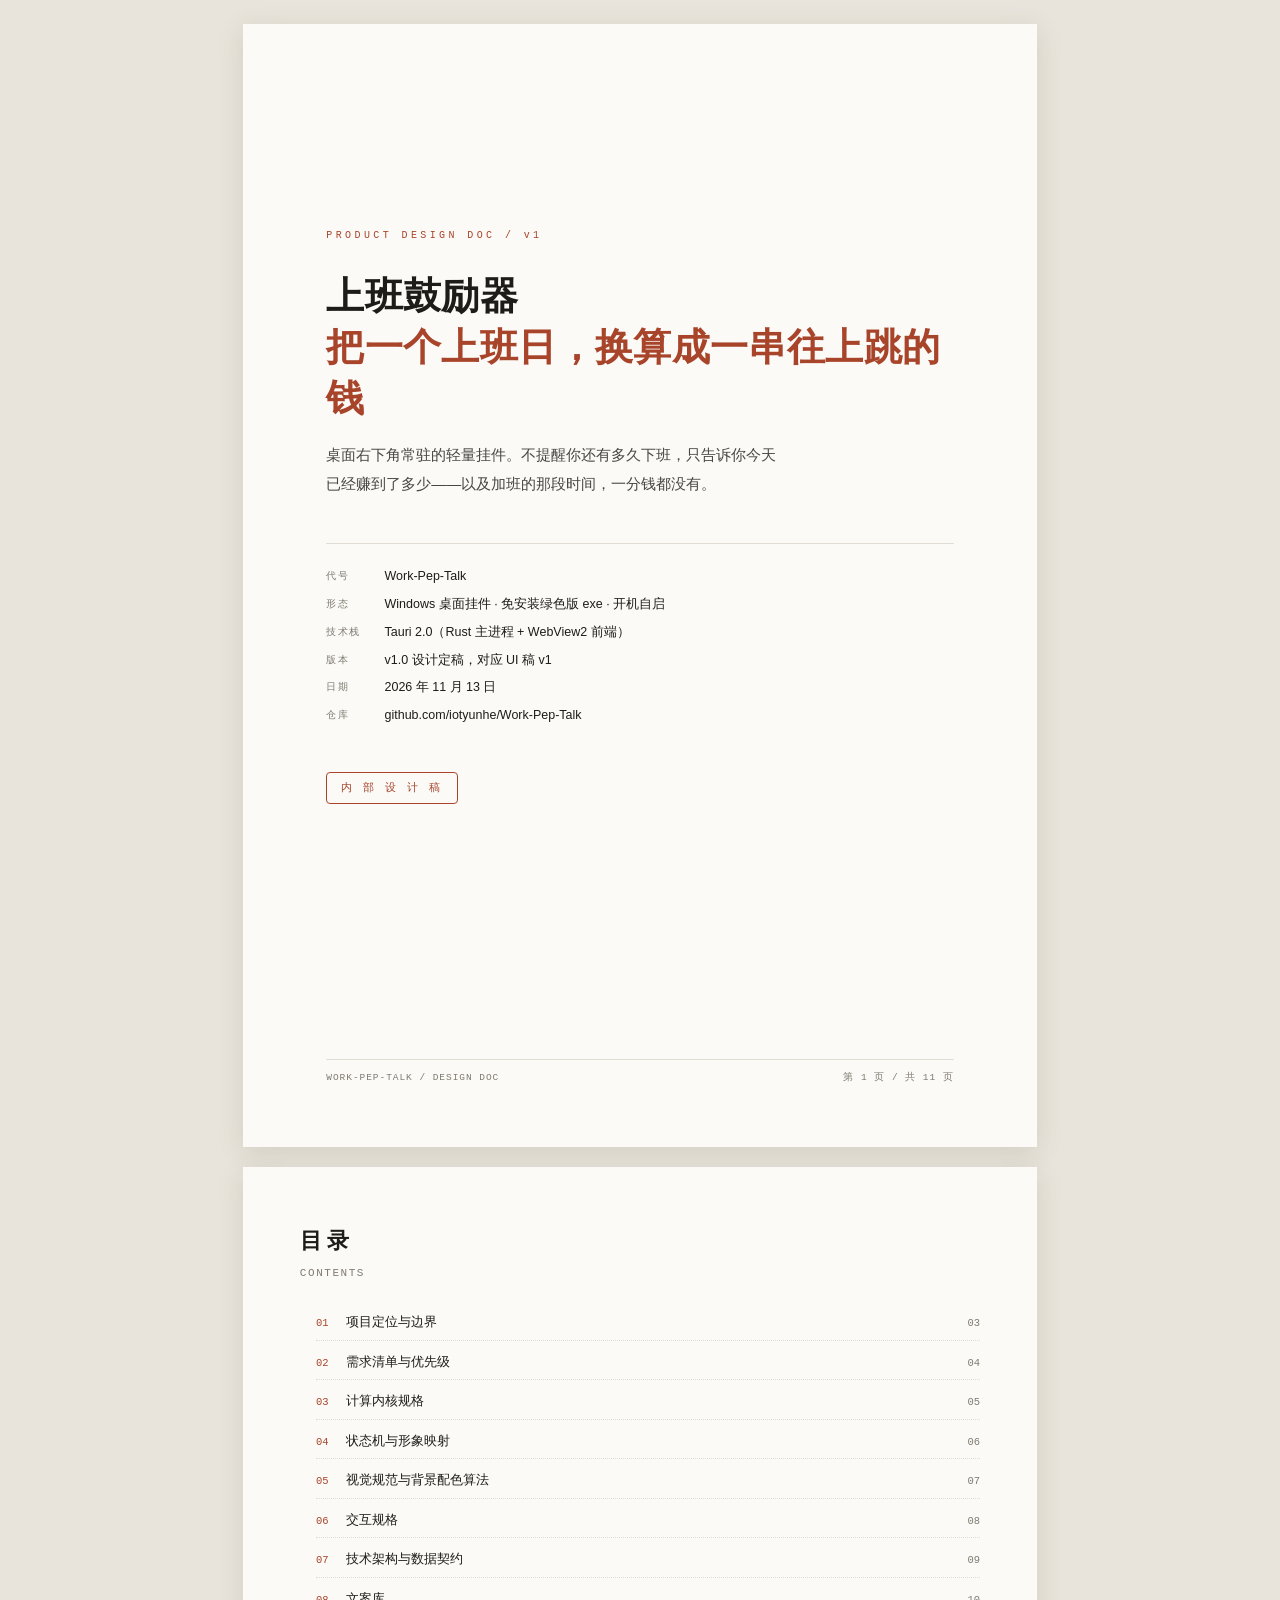
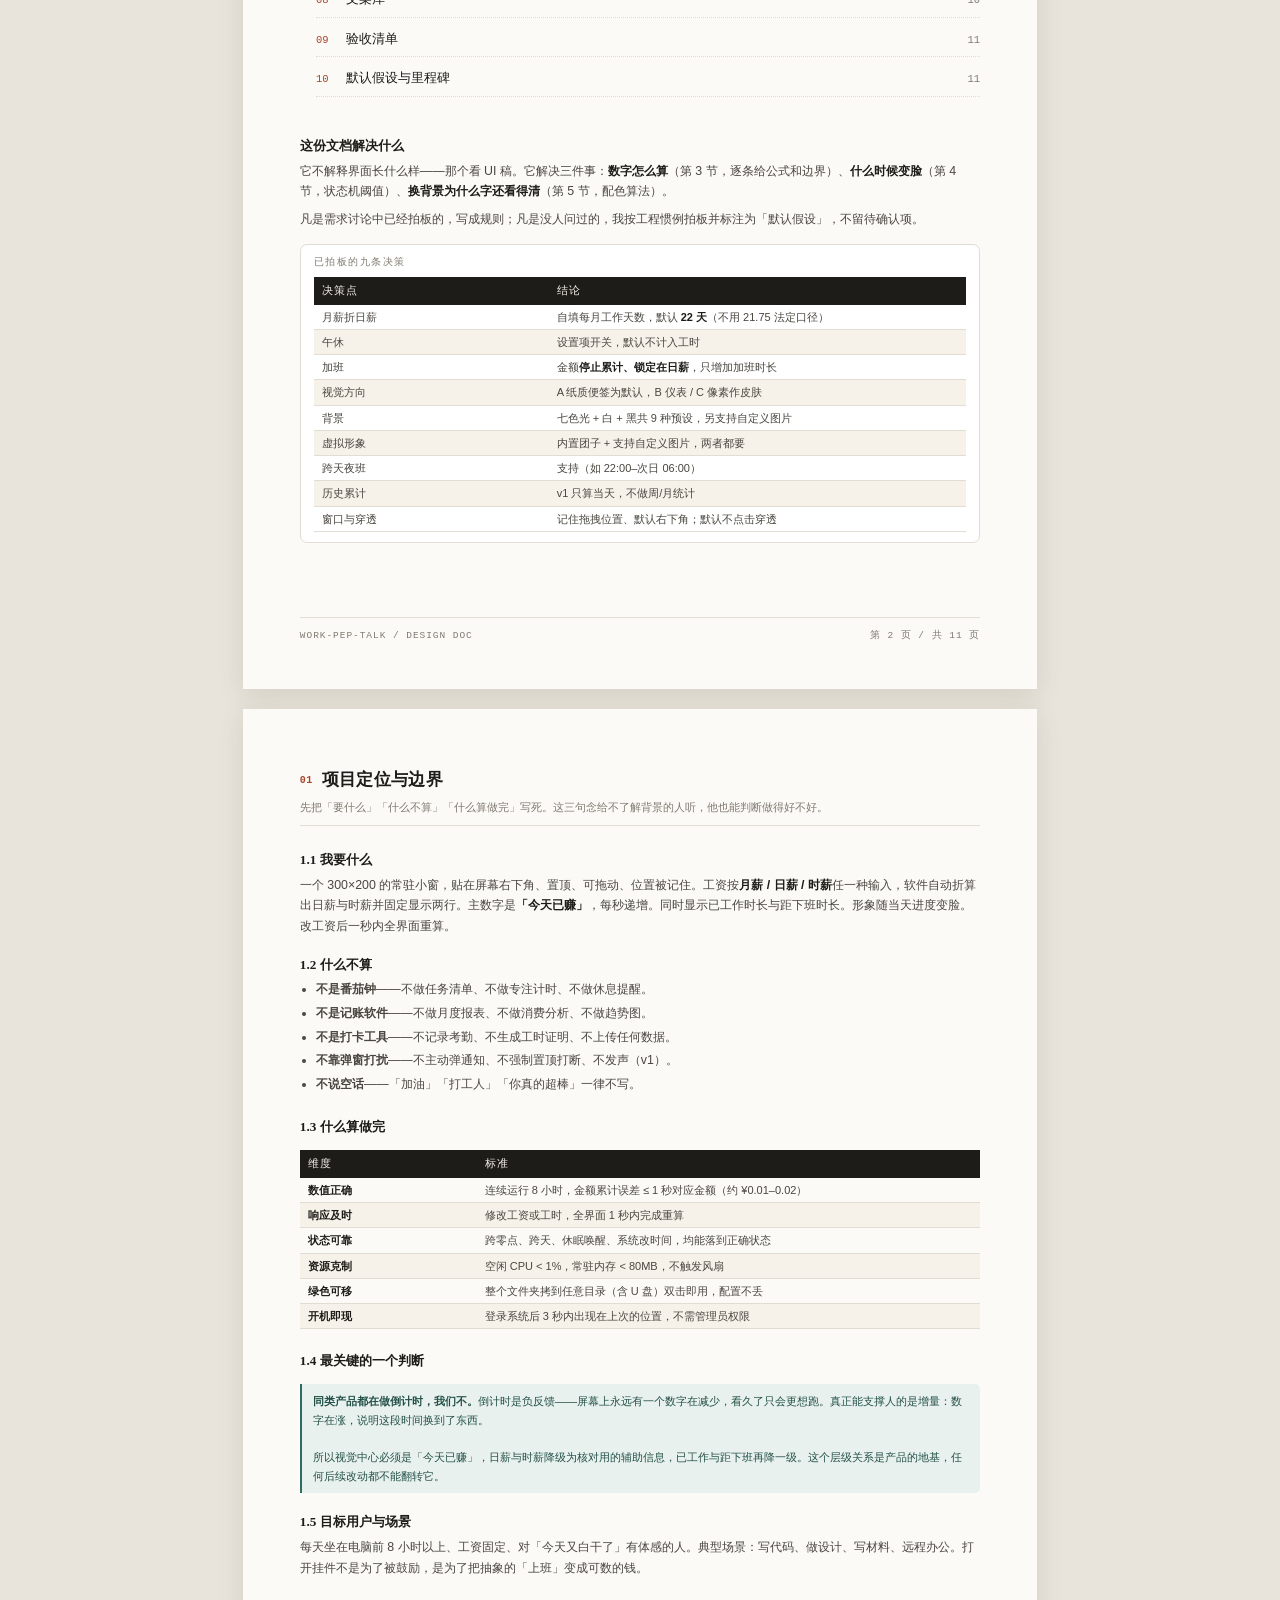
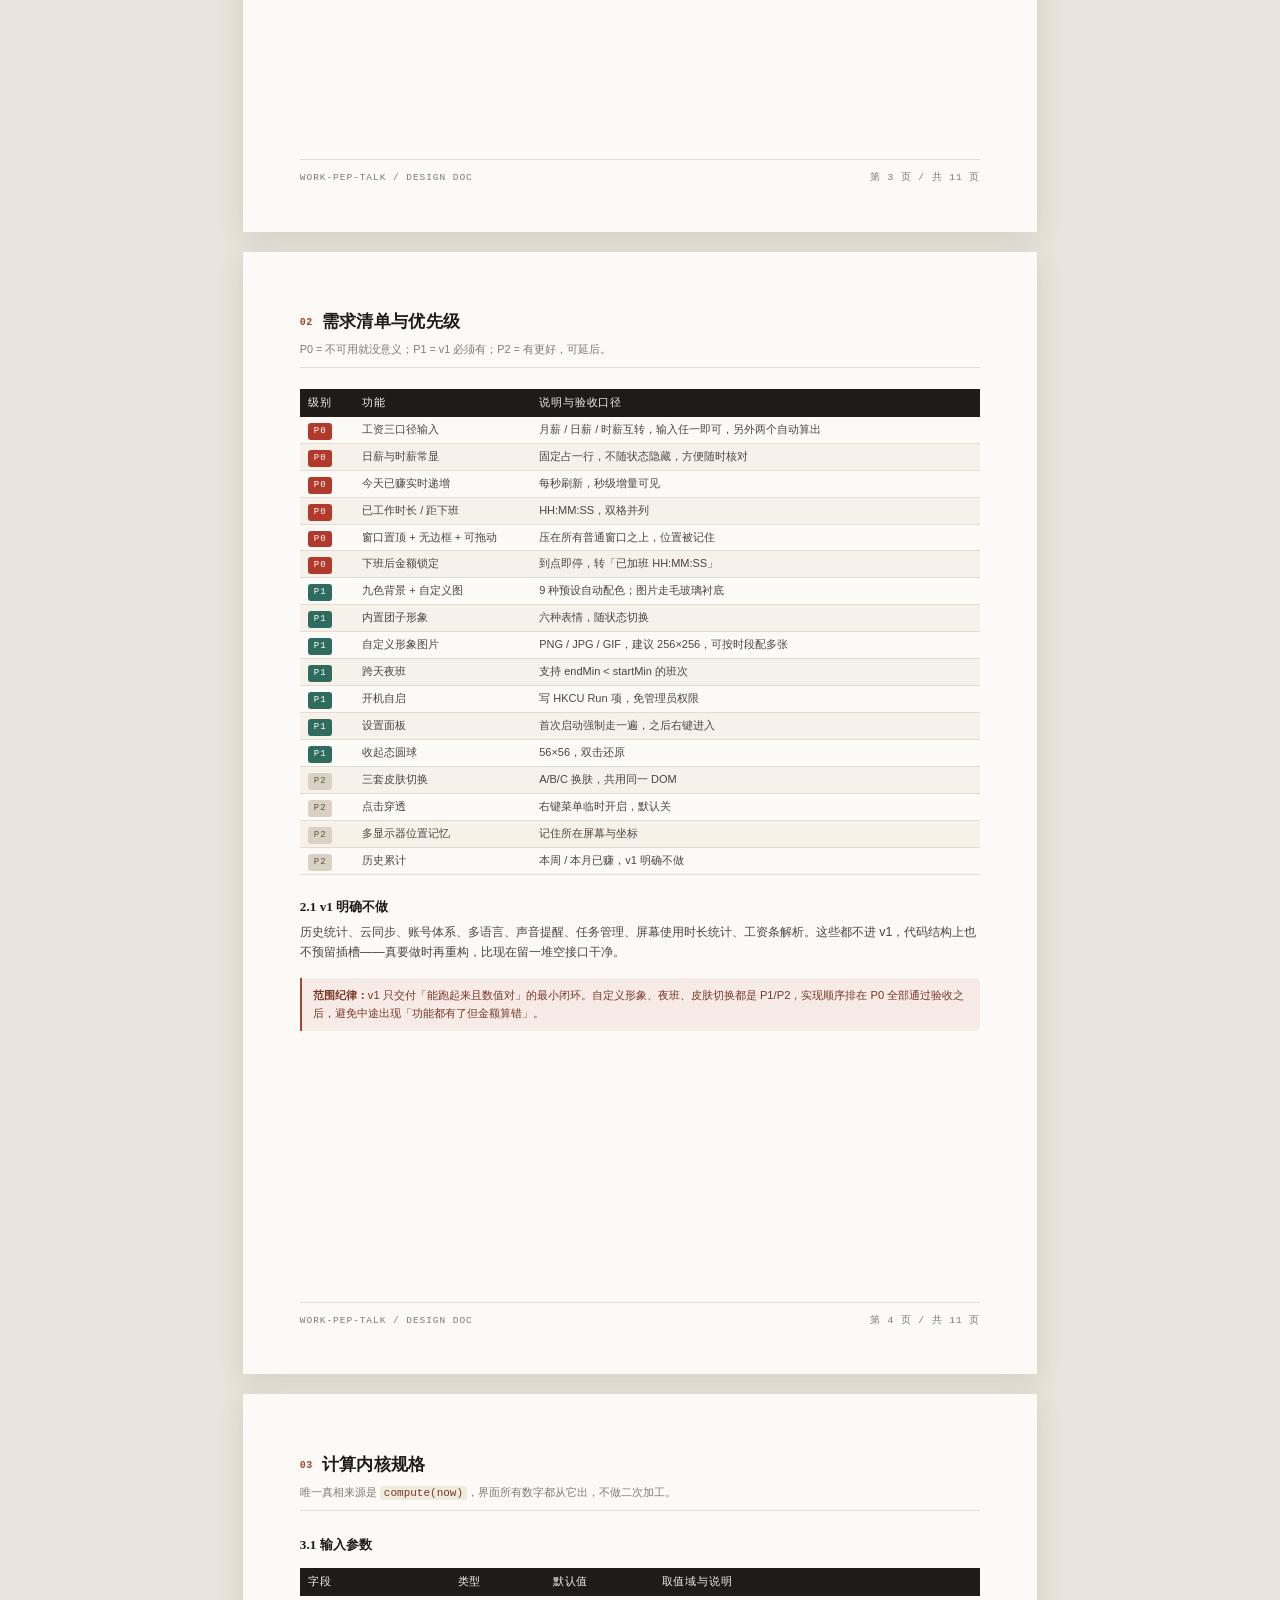
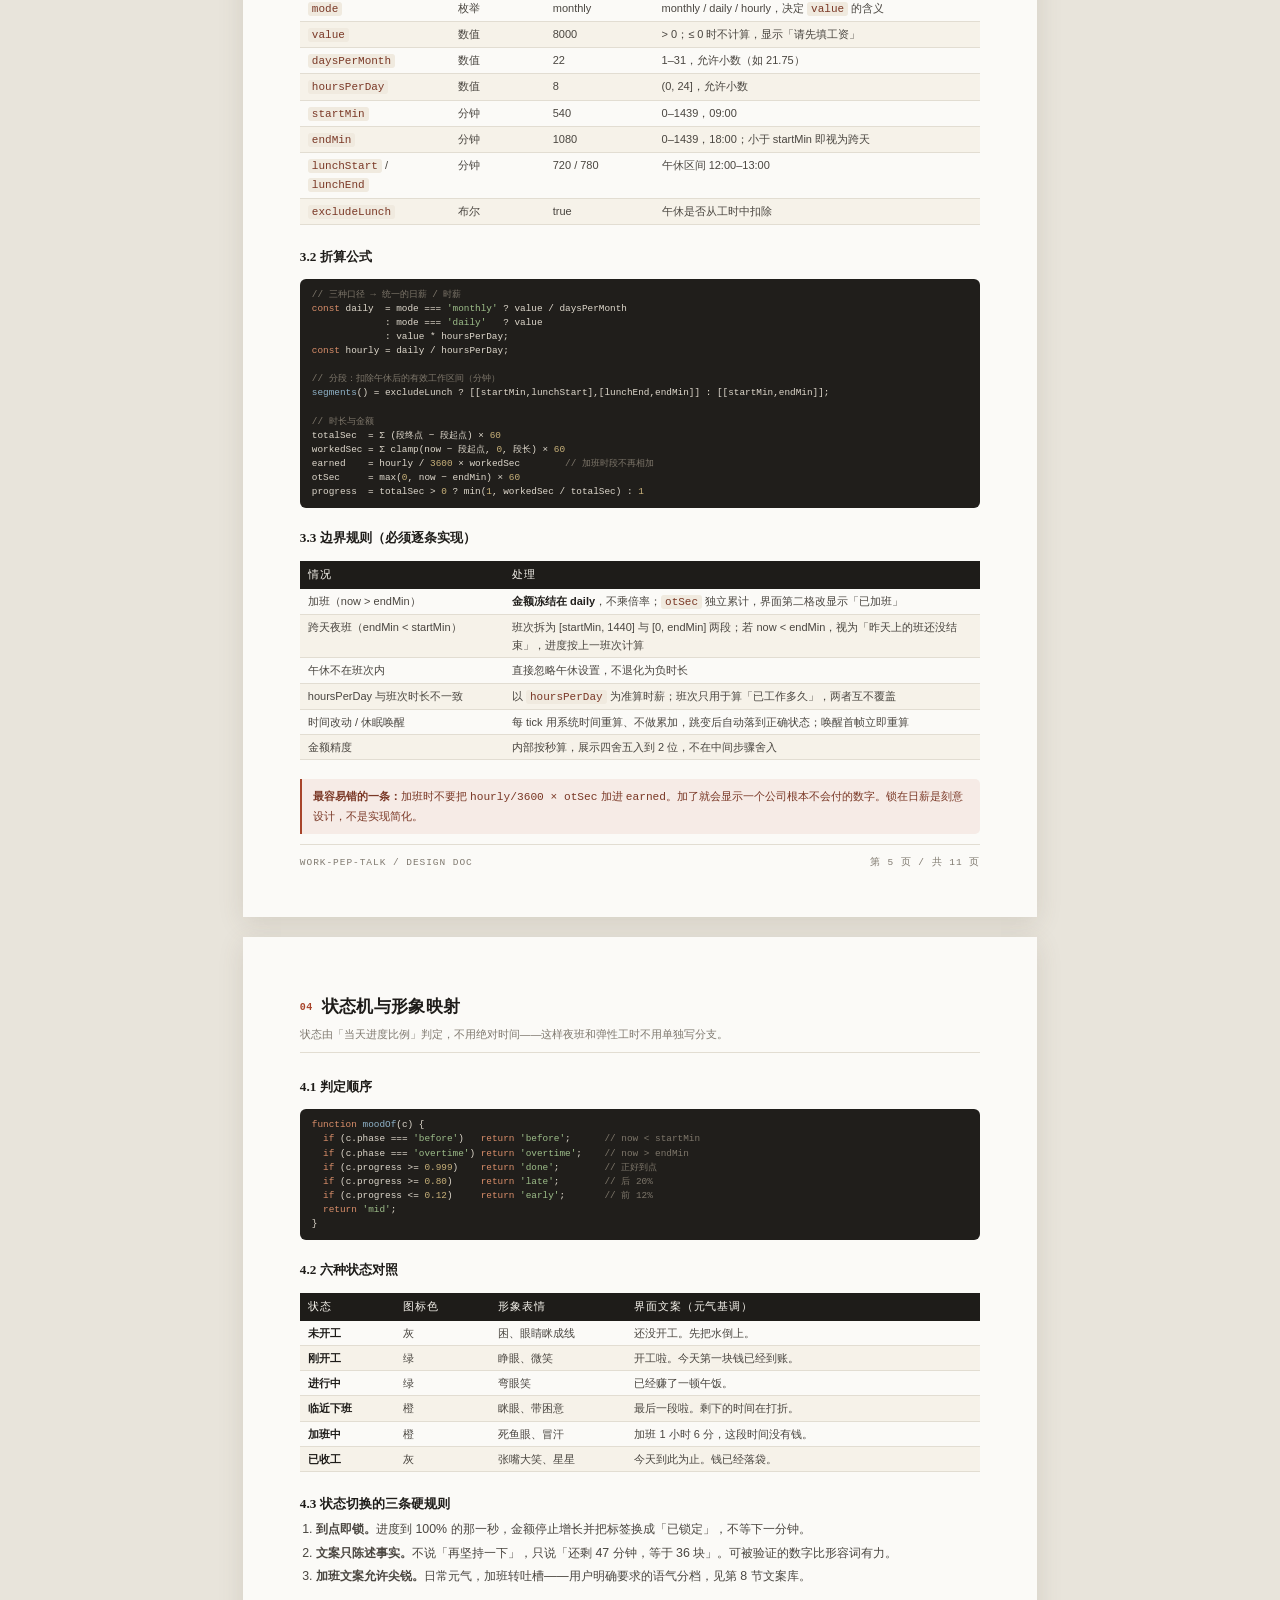
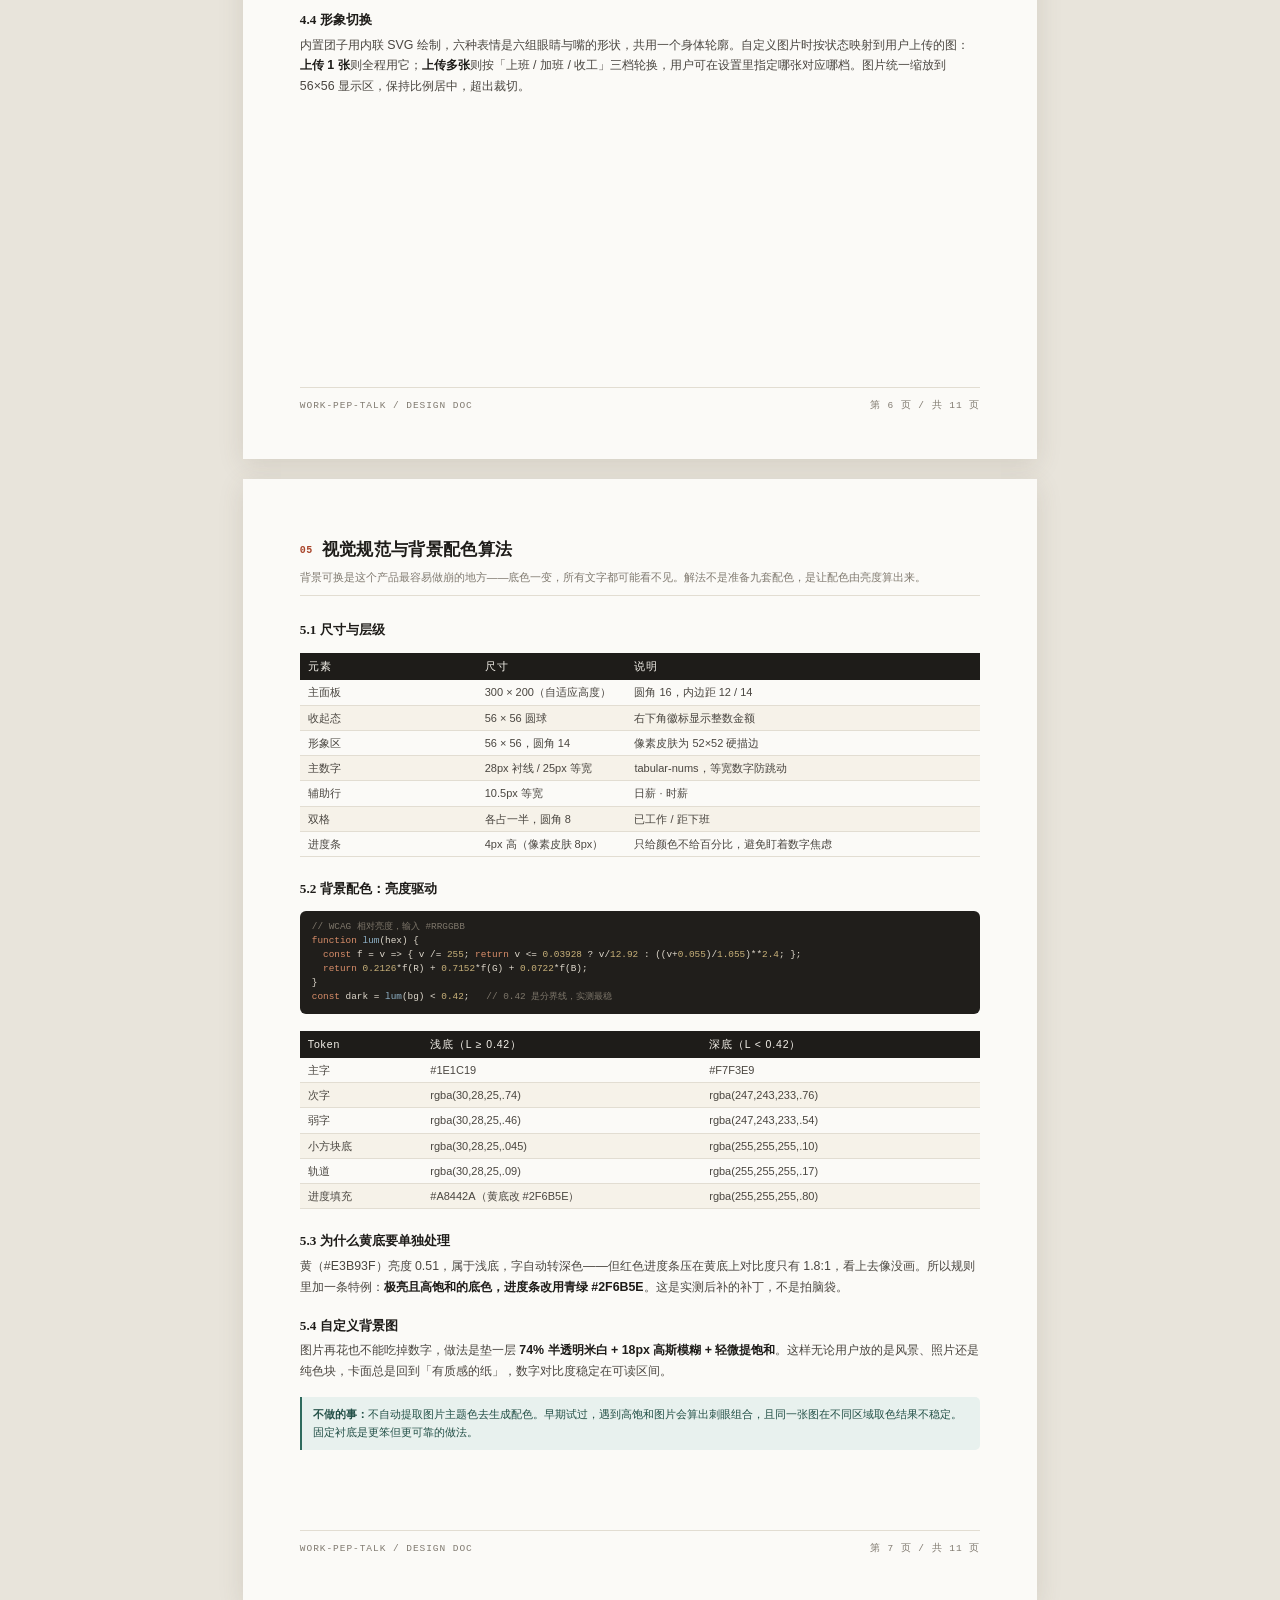
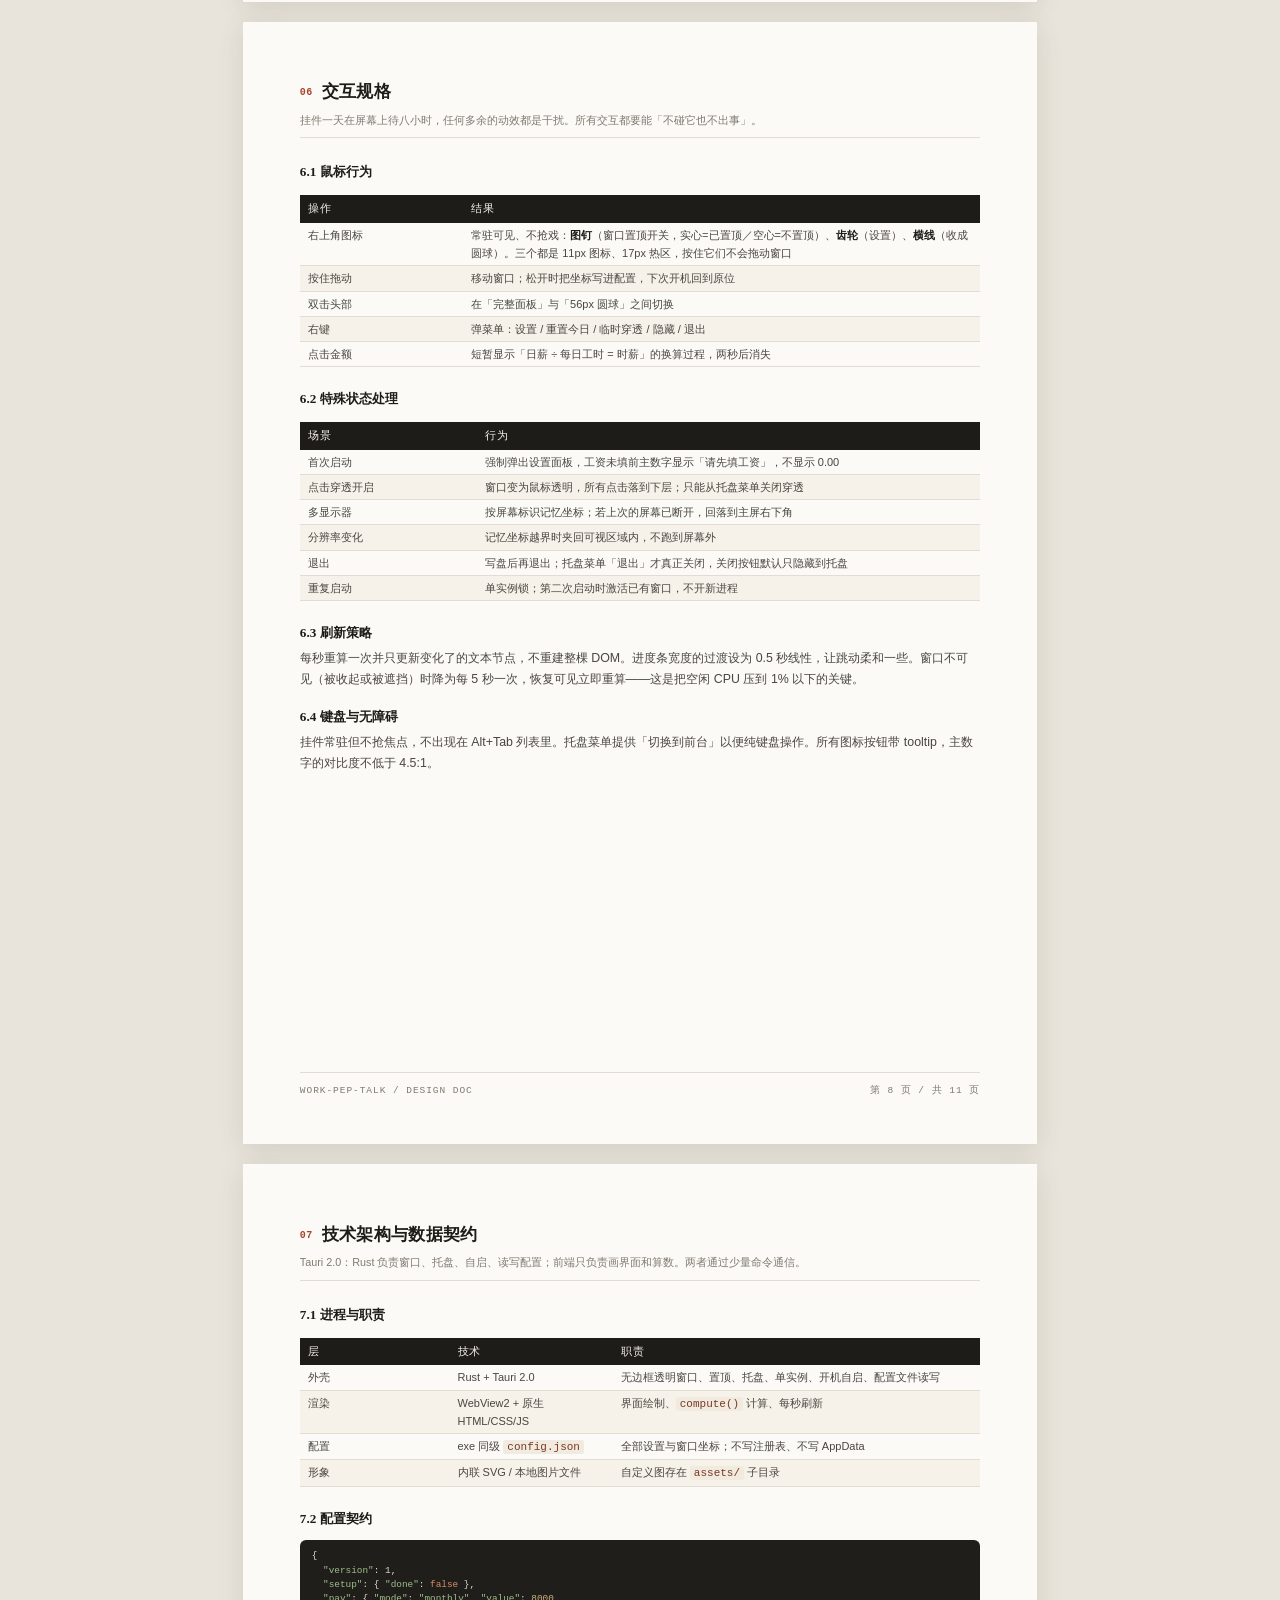
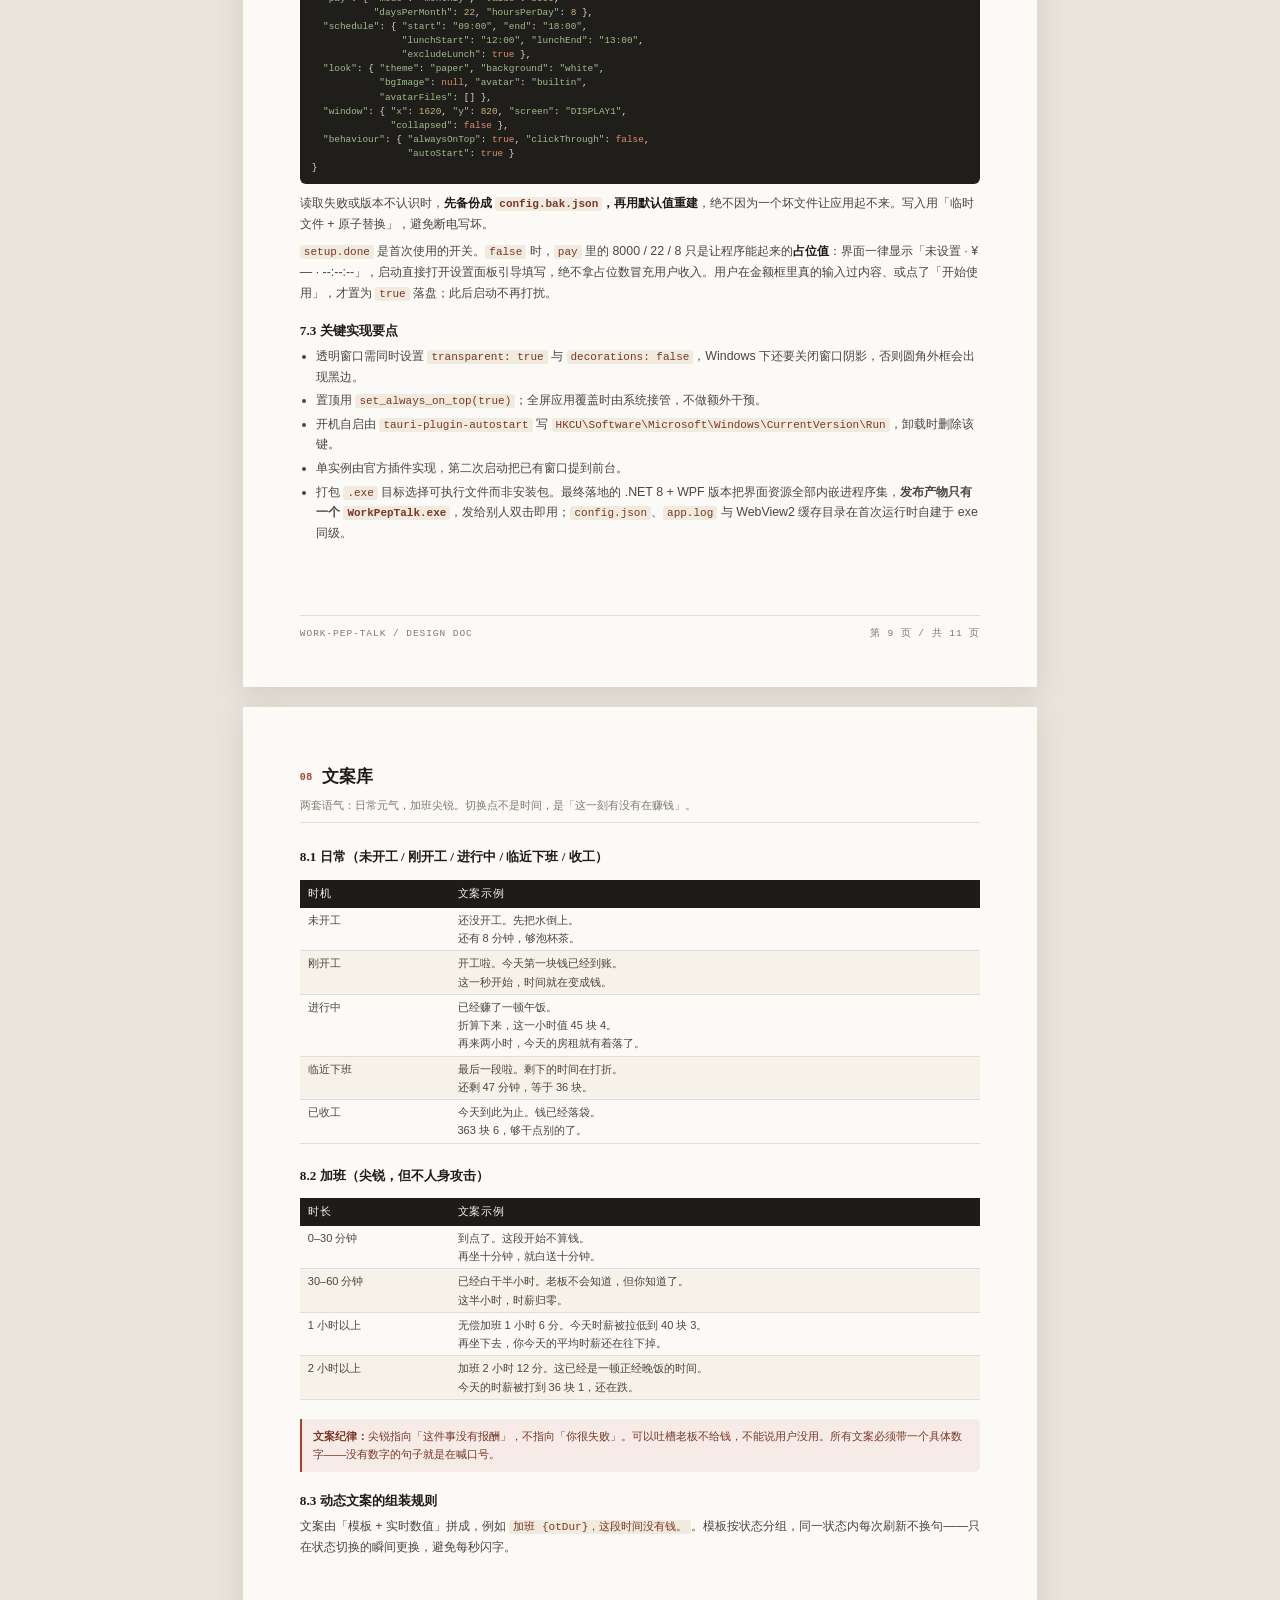
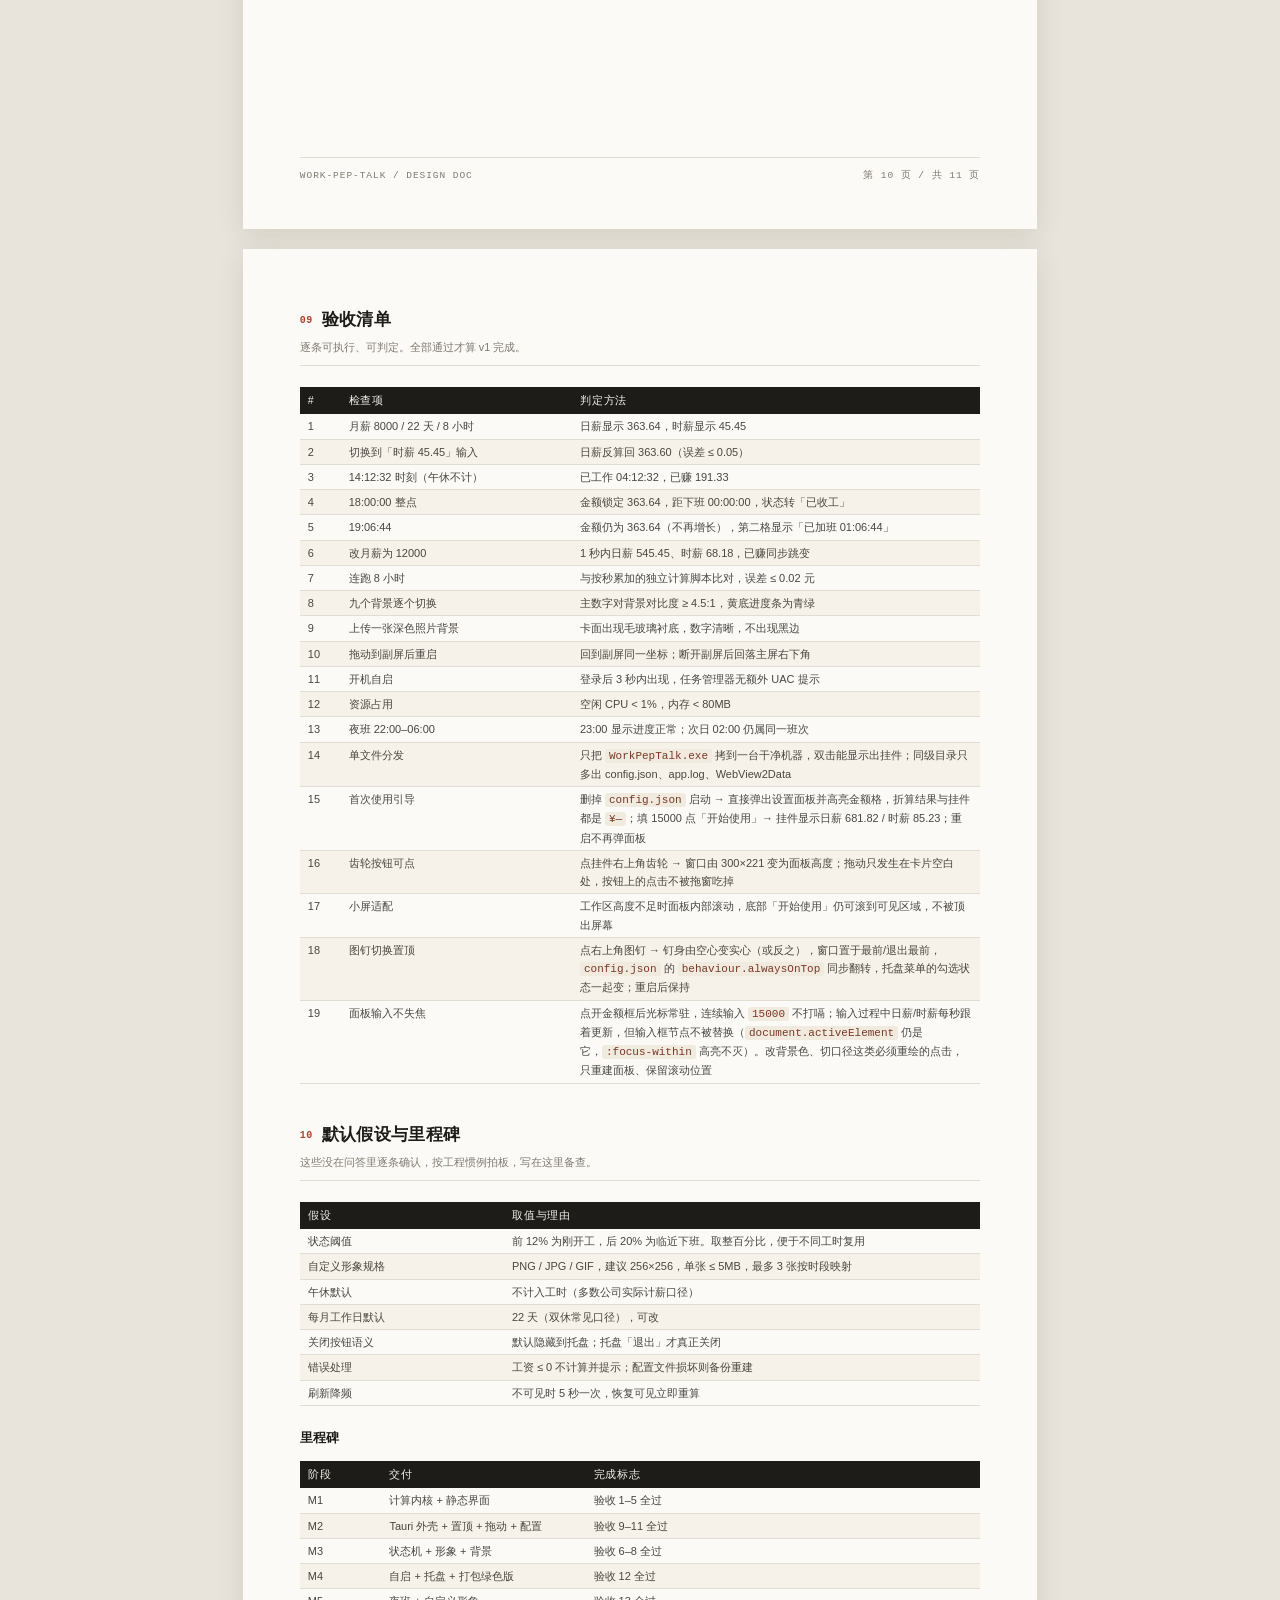
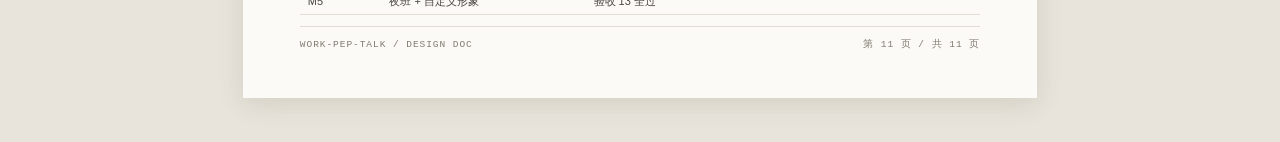
==== 上班鼓励器-设计书-v1.html @ ed0775a1 "修复设置面板输入框点进去光标立刻消失 面板打开时每秒那一次 tick 落进了「找不到 .wd-amt 就整块重绘」的分支， 而面板里根本没有 .wd-amt，于是每秒 innerHTML 重建一次 —" ====
<!DOCTYPE html>
<html lang="zh-CN">
<head>
<meta charset="UTF-8">
<title>上班鼓励器 · 设计书 v1</title>
<style>
:root{
  --paper:#FBFAF7; --paper2:#F4F1EA; --ink:#1E1C19; --ink2:#4A4640; --ink3:#807A70;
  --line:#E2DDD2; --accent:#A8442A; --accent-soft:#F6EBE6; --teal:#2F6B5E; --teal-soft:#E8F1EE;
  --serif:Georgia,"Songti SC","SimSun",serif;
  --sans:"Microsoft YaHei","PingFang SC",-apple-system,sans-serif;
  --mono:Consolas,"SFMono-Regular",Menlo,monospace;
}
*{box-sizing:border-box;margin:0;padding:0}
body{background:#E8E4DB;color:var(--ink);font-family:var(--sans);font-size:12.4px;
  line-height:1.66;-webkit-font-smoothing:antialiased;padding:24px 0}
.page{width:210mm;min-height:297mm;background:var(--paper);margin:0 auto 20px;
  padding:15mm 15mm 12mm;position:relative;display:flex;flex-direction:column;
  box-shadow:0 6px 24px rgba(90,78,60,.14);page-break-after:always}
.page:last-child{page-break-after:auto}
.pfoot{margin-top:auto;padding-top:10px;border-top:1px solid var(--line);
  display:flex;justify-content:space-between;font-family:var(--mono);font-size:9.5px;
  color:var(--ink3);letter-spacing:.1em}

/* 封面 */
.cover{justify-content:flex-start;padding:54mm 22mm 16mm}
.cv-kicker{font-family:var(--mono);font-size:10px;letter-spacing:.34em;color:var(--accent);margin-bottom:26px}
.cover h1{font-family:var(--serif);font-size:38px;font-weight:600;line-height:1.34;letter-spacing:.01em}
.cover h1 em{font-style:normal;color:var(--accent)}
.cv-sub{margin-top:18px;font-size:15px;color:var(--ink2);max-width:30em;line-height:1.9}
.cv-rule{height:1px;background:var(--line);margin:38px 0 22px}
.cv-meta{display:grid;grid-template-columns:auto 1fr;gap:7px 24px;font-size:12.5px;color:var(--ink2)}
.cv-meta dt{font-family:var(--mono);font-size:10px;letter-spacing:.14em;color:var(--ink3);padding-top:3px}
.cv-meta dd{color:var(--ink)}
.cv-stamp{margin-top:46px;display:inline-flex;align-items:center;gap:10px;
  border:1.5px solid var(--accent);color:var(--accent);border-radius:4px;padding:6px 14px;
  font-family:var(--mono);font-size:11px;letter-spacing:.2em;align-self:flex-start}

/* 目录 */
.toc-h{font-family:var(--serif);font-size:22px;font-weight:600;margin-bottom:4px}
.toc-sub{font-size:11px;color:var(--ink3);font-family:var(--mono);letter-spacing:.14em;margin-bottom:22px}
.toc{list-style:none}
.toc li{display:flex;align-items:baseline;gap:8px;padding:7px 0;border-bottom:1px dotted var(--line);font-size:13px}
.toc .n{font-family:var(--mono);font-size:10.5px;color:var(--accent);width:22px;flex:none}
.toc .t{color:var(--ink)}
.toc .d{flex:1;border-bottom:1px dotted transparent}
.toc .p{font-family:var(--mono);font-size:10.5px;color:var(--ink3)}

/* 标题层级 */
h2{font-family:var(--serif);font-size:17px;font-weight:600;margin:0 0 5px;letter-spacing:.02em}
h2 .idx{font-family:var(--mono);font-size:10px;color:var(--accent);margin-right:9px;vertical-align:2px}
.lead{color:var(--ink3);font-size:10.8px;margin-bottom:13px;padding-bottom:8px;border-bottom:1px solid var(--line)}
h3{font-family:var(--serif);font-size:13.2px;font-weight:600;margin:10px 0 4px}
p{margin-bottom:7px;color:var(--ink2)}
p strong{color:var(--ink);font-weight:600}
ul,ol{margin:0 0 9px;padding-left:1.3em;color:var(--ink2)}
li{margin-bottom:3px}

/* 表格 */
table{width:100%;border-collapse:collapse;margin:8px 0 11px;font-size:11px}
th{background:var(--ink);color:#F4F1EA;font-weight:500;text-align:left;padding:5px 8px;
  font-size:10.5px;letter-spacing:.08em}
td{padding:3px 8px;border-bottom:1px solid var(--line);color:var(--ink2);vertical-align:top}
tbody tr:nth-child(even){background:#F6F2E9}
td b{color:var(--ink);font-weight:600}
td code,p code,li code{font-family:var(--mono);font-size:11px;background:#F0EADF;
  padding:1px 4px;border-radius:3px;color:#7A3826}

/* 代码 */
pre{background:#201E1B;color:#DED8CC;font-family:var(--mono);font-size:9.4px;line-height:1.5;
  padding:9px 12px;border-radius:6px;overflow-x:auto;margin:7px 0 9px}
pre .c{color:#7D766A}
pre .k{color:#D98E6A}
pre .s{color:#9DBE8A}
pre .n{color:#C9B27A}
pre .f{color:#8FB3C9}

/* 卡片 */
.box{background:#fff;border:1px solid var(--line);border-radius:7px;padding:10px 13px;margin:8px 0 11px}
.box .lbl{font-family:var(--mono);font-size:9.5px;letter-spacing:.16em;color:var(--ink3);margin-bottom:6px}
.two{display:grid;grid-template-columns:1fr 1fr;gap:10px}
.ok-box{background:var(--teal-soft);border-left:2px solid var(--teal);padding:8px 11px;
  border-radius:0 5px 5px 0;margin:8px 0;font-size:11.2px;color:#235047}
.warn-box{background:var(--accent-soft);border-left:2px solid var(--accent);padding:8px 11px;
  border-radius:0 5px 5px 0;margin:8px 0;font-size:11.2px;color:#7A3826}
.ok-box b,.warn-box b{font-weight:600}

.tag{display:inline-block;font-family:var(--mono);font-size:9px;letter-spacing:.1em;
  padding:1px 6px;border-radius:3px;background:var(--accent-soft);color:var(--accent);margin-right:4px}
.tag.p0{background:#B23A2C;color:#fff}
.tag.p1{background:var(--teal);color:#fff}
.tag.p2{background:#D9D2C4;color:#5C564C}

@media print{
  body{background:#fff;padding:0}
  .page{box-shadow:none;margin:0;width:auto;min-height:0;page-break-after:always;padding:16mm 14mm}
  @page{size:A4;margin:0}
}
</style>
</head>
<body>

<!-- ================= 封面 ================= -->
<section class="page cover">
  <div class="cv-kicker">PRODUCT DESIGN DOC / v1</div>
  <h1>上班鼓励器<br><em>把一个上班日，换算成一串往上跳的钱</em></h1>
  <p class="cv-sub">桌面右下角常驻的轻量挂件。不提醒你还有多久下班，只告诉你今天已经赚到了多少——以及加班的那段时间，一分钱都没有。</p>
  <div class="cv-rule"></div>
  <dl class="cv-meta">
    <dt>代号</dt><dd>Work-Pep-Talk</dd>
    <dt>形态</dt><dd>Windows 桌面挂件 · 免安装绿色版 exe · 开机自启</dd>
    <dt>技术栈</dt><dd>Tauri 2.0（Rust 主进程 + WebView2 前端）</dd>
    <dt>版本</dt><dd>v1.0 设计定稿，对应 UI 稿 v1</dd>
    <dt>日期</dt><dd>2026 年 11 月 13 日</dd>
    <dt>仓库</dt><dd>github.com/iotyunhe/Work-Pep-Talk</dd>
  </dl>
  <div class="cv-stamp">内 部 设 计 稿</div>
  <div class="pfoot"><span>WORK-PEP-TALK / DESIGN DOC</span><span>第 1 页 / 共 11 页</span></div>
</section>

<!-- ================= 目录 ================= -->
<section class="page">
  <div class="toc-h">目 录</div>
  <div class="toc-sub">CONTENTS</div>
  <ul class="toc">
    <li><span class="n">01</span><span class="t">项目定位与边界</span><span class="d"></span><span class="p">03</span></li>
    <li><span class="n">02</span><span class="t">需求清单与优先级</span><span class="d"></span><span class="p">04</span></li>
    <li><span class="n">03</span><span class="t">计算内核规格</span><span class="d"></span><span class="p">05</span></li>
    <li><span class="n">04</span><span class="t">状态机与形象映射</span><span class="d"></span><span class="p">06</span></li>
    <li><span class="n">05</span><span class="t">视觉规范与背景配色算法</span><span class="d"></span><span class="p">07</span></li>
    <li><span class="n">06</span><span class="t">交互规格</span><span class="d"></span><span class="p">08</span></li>
    <li><span class="n">07</span><span class="t">技术架构与数据契约</span><span class="d"></span><span class="p">09</span></li>
    <li><span class="n">08</span><span class="t">文案库</span><span class="d"></span><span class="p">10</span></li>
    <li><span class="n">09</span><span class="t">验收清单</span><span class="d"></span><span class="p">11</span></li>
    <li><span class="n">10</span><span class="t">默认假设与里程碑</span><span class="d"></span><span class="p">11</span></li>
  </ul>

  <h3 style="margin-top:26px">这份文档解决什么</h3>
  <p>它不解释界面长什么样——那个看 UI 稿。它解决三件事：<strong>数字怎么算</strong>（第 3 节，逐条给公式和边界）、<strong>什么时候变脸</strong>（第 4 节，状态机阈值）、<strong>换背景为什么字还看得清</strong>（第 5 节，配色算法）。</p>
  <p>凡是需求讨论中已经拍板的，写成规则；凡是没人问过的，我按工程惯例拍板并标注为「默认假设」，不留待确认项。</p>

  <div class="box">
    <div class="lbl">已拍板的九条决策</div>
    <table style="margin:0">
      <thead><tr><th style="width:36%">决策点</th><th>结论</th></tr></thead>
      <tbody>
        <tr><td>月薪折日薪</td><td>自填每月工作天数，默认 <b>22 天</b>（不用 21.75 法定口径）</td></tr>
        <tr><td>午休</td><td>设置项开关，默认不计入工时</td></tr>
        <tr><td>加班</td><td>金额<b>停止累计、锁定在日薪</b>，只增加加班时长</td></tr>
        <tr><td>视觉方向</td><td>A 纸质便签为默认，B 仪表 / C 像素作皮肤</td></tr>
        <tr><td>背景</td><td>七色光 + 白 + 黑共 9 种预设，另支持自定义图片</td></tr>
        <tr><td>虚拟形象</td><td>内置团子 + 支持自定义图片，两者都要</td></tr>
        <tr><td>跨天夜班</td><td>支持（如 22:00–次日 06:00）</td></tr>
        <tr><td>历史累计</td><td>v1 只算当天，不做周/月统计</td></tr>
        <tr><td>窗口与穿透</td><td>记住拖拽位置、默认右下角；默认不点击穿透</td></tr>
      </tbody>
    </table>
  </div>
  <div class="pfoot"><span>WORK-PEP-TALK / DESIGN DOC</span><span>第 2 页 / 共 11 页</span></div>
</section>

<!-- ================= 01 定位 ================= -->
<section class="page">
  <h2><span class="idx">01</span>项目定位与边界</h2>
  <p class="lead">先把「要什么」「什么不算」「什么算做完」写死。这三句念给不了解背景的人听，他也能判断做得好不好。</p>

  <h3>1.1 我要什么</h3>
  <p>一个 300×200 的常驻小窗，贴在屏幕右下角、置顶、可拖动、位置被记住。工资按<strong>月薪 / 日薪 / 时薪</strong>任一种输入，软件自动折算出日薪与时薪并固定显示两行。主数字是<strong>「今天已赚」</strong>，每秒递增。同时显示已工作时长与距下班时长。形象随当天进度变脸。改工资后一秒内全界面重算。</p>

  <h3>1.2 什么不算</h3>
  <ul>
    <li><strong>不是番茄钟</strong>——不做任务清单、不做专注计时、不做休息提醒。</li>
    <li><strong>不是记账软件</strong>——不做月度报表、不做消费分析、不做趋势图。</li>
    <li><strong>不是打卡工具</strong>——不记录考勤、不生成工时证明、不上传任何数据。</li>
    <li><strong>不靠弹窗打扰</strong>——不主动弹通知、不强制置顶打断、不发声（v1）。</li>
    <li><strong>不说空话</strong>——「加油」「打工人」「你真的超棒」一律不写。</li>
  </ul>

  <h3>1.3 什么算做完</h3>
  <table>
    <thead><tr><th style="width:26%">维度</th><th>标准</th></tr></thead>
    <tbody>
      <tr><td><b>数值正确</b></td><td>连续运行 8 小时，金额累计误差 ≤ 1 秒对应金额（约 ¥0.01–0.02）</td></tr>
      <tr><td><b>响应及时</b></td><td>修改工资或工时，全界面 1 秒内完成重算</td></tr>
      <tr><td><b>状态可靠</b></td><td>跨零点、跨天、休眠唤醒、系统改时间，均能落到正确状态</td></tr>
      <tr><td><b>资源克制</b></td><td>空闲 CPU &lt; 1%，常驻内存 &lt; 80MB，不触发风扇</td></tr>
      <tr><td><b>绿色可移</b></td><td>整个文件夹拷到任意目录（含 U 盘）双击即用，配置不丢</td></tr>
      <tr><td><b>开机即现</b></td><td>登录系统后 3 秒内出现在上次的位置，不需管理员权限</td></tr>
    </tbody>
  </table>

  <h3>1.4 最关键的一个判断</h3>
  <div class="ok-box">
    <b>同类产品都在做倒计时，我们不。</b>倒计时是负反馈——屏幕上永远有一个数字在减少，看久了只会更想跑。真正能支撑人的是增量：数字在涨，说明这段时间换到了东西。<br><br>
    所以视觉中心必须是「今天已赚」，日薪与时薪降级为核对用的辅助信息，已工作与距下班再降一级。这个层级关系是产品的地基，任何后续改动都不能翻转它。
  </div>

  <h3>1.5 目标用户与场景</h3>
  <p>每天坐在电脑前 8 小时以上、工资固定、对「今天又白干了」有体感的人。典型场景：写代码、做设计、写材料、远程办公。打开挂件不是为了被鼓励，是为了把抽象的「上班」变成可数的钱。</p>
  <div class="pfoot"><span>WORK-PEP-TALK / DESIGN DOC</span><span>第 3 页 / 共 11 页</span></div>
</section>

<!-- ================= 02 需求 ================= -->
<section class="page">
  <h2><span class="idx">02</span>需求清单与优先级</h2>
  <p class="lead">P0 = 不可用就没意义；P1 = v1 必须有；P2 = 有更好，可延后。</p>

  <table>
    <thead><tr><th style="width:8%">级别</th><th style="width:26%">功能</th><th>说明与验收口径</th></tr></thead>
    <tbody>
      <tr><td><span class="tag p0">P0</span></td><td>工资三口径输入</td><td>月薪 / 日薪 / 时薪互转，输入任一即可，另外两个自动算出</td></tr>
      <tr><td><span class="tag p0">P0</span></td><td>日薪与时薪常显</td><td>固定占一行，不随状态隐藏，方便随时核对</td></tr>
      <tr><td><span class="tag p0">P0</span></td><td>今天已赚实时递增</td><td>每秒刷新，秒级增量可见</td></tr>
      <tr><td><span class="tag p0">P0</span></td><td>已工作时长 / 距下班</td><td>HH:MM:SS，双格并列</td></tr>
      <tr><td><span class="tag p0">P0</span></td><td>窗口置顶 + 无边框 + 可拖动</td><td>压在所有普通窗口之上，位置被记住</td></tr>
      <tr><td><span class="tag p0">P0</span></td><td>下班后金额锁定</td><td>到点即停，转「已加班 HH:MM:SS」</td></tr>
      <tr><td><span class="tag p1">P1</span></td><td>九色背景 + 自定义图</td><td>9 种预设自动配色；图片走毛玻璃衬底</td></tr>
      <tr><td><span class="tag p1">P1</span></td><td>内置团子形象</td><td>六种表情，随状态切换</td></tr>
      <tr><td><span class="tag p1">P1</span></td><td>自定义形象图片</td><td>PNG / JPG / GIF，建议 256×256，可按时段配多张</td></tr>
      <tr><td><span class="tag p1">P1</span></td><td>跨天夜班</td><td>支持 endMin &lt; startMin 的班次</td></tr>
      <tr><td><span class="tag p1">P1</span></td><td>开机自启</td><td>写 HKCU Run 项，免管理员权限</td></tr>
      <tr><td><span class="tag p1">P1</span></td><td>设置面板</td><td>首次启动强制走一遍，之后右键进入</td></tr>
      <tr><td><span class="tag p1">P1</span></td><td>收起态圆球</td><td>56×56，双击还原</td></tr>
      <tr><td><span class="tag p2">P2</span></td><td>三套皮肤切换</td><td>A/B/C 换肤，共用同一 DOM</td></tr>
      <tr><td><span class="tag p2">P2</span></td><td>点击穿透</td><td>右键菜单临时开启，默认关</td></tr>
      <tr><td><span class="tag p2">P2</span></td><td>多显示器位置记忆</td><td>记住所在屏幕与坐标</td></tr>
      <tr><td><span class="tag p2">P2</span></td><td>历史累计</td><td>本周 / 本月已赚，v1 明确不做</td></tr>
    </tbody>
  </table>

  <h3>2.1 v1 明确不做</h3>
  <p>历史统计、云同步、账号体系、多语言、声音提醒、任务管理、屏幕使用时长统计、工资条解析。这些都不进 v1，代码结构上也不预留插槽——真要做时再重构，比现在留一堆空接口干净。</p>

  <div class="warn-box">
    <b>范围纪律：</b>v1 只交付「能跑起来且数值对」的最小闭环。自定义形象、夜班、皮肤切换都是 P1/P2，实现顺序排在 P0 全部通过验收之后，避免中途出现「功能都有了但金额算错」。
  </div>
  <div class="pfoot"><span>WORK-PEP-TALK / DESIGN DOC</span><span>第 4 页 / 共 11 页</span></div>
</section>

<!-- ================= 03 计算内核 ================= -->
<section class="page">
  <h2><span class="idx">03</span>计算内核规格</h2>
  <p class="lead">唯一真相来源是 <code>compute(now)</code>，界面所有数字都从它出，不做二次加工。</p>

  <h3>3.1 输入参数</h3>
  <table>
    <thead><tr><th style="width:22%">字段</th><th style="width:14%">类型</th><th style="width:16%">默认值</th><th>取值域与说明</th></tr></thead>
    <tbody>
      <tr><td><code>mode</code></td><td>枚举</td><td>monthly</td><td>monthly / daily / hourly，决定 <code>value</code> 的含义</td></tr>
      <tr><td><code>value</code></td><td>数值</td><td>8000</td><td>&gt; 0；≤ 0 时不计算，显示「请先填工资」</td></tr>
      <tr><td><code>daysPerMonth</code></td><td>数值</td><td>22</td><td>1–31，允许小数（如 21.75）</td></tr>
      <tr><td><code>hoursPerDay</code></td><td>数值</td><td>8</td><td>(0, 24]，允许小数</td></tr>
      <tr><td><code>startMin</code></td><td>分钟</td><td>540</td><td>0–1439，09:00</td></tr>
      <tr><td><code>endMin</code></td><td>分钟</td><td>1080</td><td>0–1439，18:00；小于 startMin 即视为跨天</td></tr>
      <tr><td><code>lunchStart</code> / <code>lunchEnd</code></td><td>分钟</td><td>720 / 780</td><td>午休区间 12:00–13:00</td></tr>
      <tr><td><code>excludeLunch</code></td><td>布尔</td><td>true</td><td>午休是否从工时中扣除</td></tr>
    </tbody>
  </table>

  <h3>3.2 折算公式</h3>
<pre><span class="c">// 三种口径 → 统一的日薪 / 时薪</span>
<span class="k">const</span> daily  = mode === <span class="s">'monthly'</span> ? value / daysPerMonth
             : mode === <span class="s">'daily'</span>   ? value
             : value * hoursPerDay;
<span class="k">const</span> hourly = daily / hoursPerDay;

<span class="c">// 分段：扣除午休后的有效工作区间（分钟）</span>
<span class="f">segments</span>() = excludeLunch ? [[startMin,lunchStart],[lunchEnd,endMin]] : [[startMin,endMin]];

<span class="c">// 时长与金额</span>
totalSec  = Σ (段终点 − 段起点) × <span class="n">60</span>
workedSec = Σ clamp(now − 段起点, <span class="n">0</span>, 段长) × <span class="n">60</span>
earned    = hourly / <span class="n">3600</span> × workedSec        <span class="c">// 加班时段不再相加</span>
otSec     = max(<span class="n">0</span>, now − endMin) × <span class="n">60</span>
progress  = totalSec &gt; <span class="n">0</span> ? min(<span class="n">1</span>, workedSec / totalSec) : <span class="n">1</span></pre>

  <h3>3.3 边界规则（必须逐条实现）</h3>
  <table>
    <thead><tr><th style="width:30%">情况</th><th>处理</th></tr></thead>
    <tbody>
      <tr><td>加班（now &gt; endMin）</td><td><b>金额冻结在 daily</b>，不乘倍率；<code>otSec</code> 独立累计，界面第二格改显示「已加班」</td></tr>
      <tr><td>跨天夜班（endMin &lt; startMin）</td><td>班次拆为 [startMin, 1440] 与 [0, endMin] 两段；若 now &lt; endMin，视为「昨天上的班还没结束」，进度按上一班次计算</td></tr>
      <tr><td>午休不在班次内</td><td>直接忽略午休设置，不退化为负时长</td></tr>
      <tr><td>hoursPerDay 与班次时长不一致</td><td>以 <code>hoursPerDay</code> 为准算时薪；班次只用于算「已工作多久」，两者互不覆盖</td></tr>
      <tr><td>时间改动 / 休眠唤醒</td><td>每 tick 用系统时间重算、不做累加，跳变后自动落到正确状态；唤醒首帧立即重算</td></tr>
      <tr><td>金额精度</td><td>内部按秒算，展示四舍五入到 2 位，不在中间步骤舍入</td></tr>
    </tbody>
  </table>

  <div class="warn-box">
    <b>最容易错的一条：</b>加班时不要把 <code>hourly/3600 × otSec</code> 加进 <code>earned</code>。加了就会显示一个公司根本不会付的数字。锁在日薪是刻意设计，不是实现简化。
  </div>
  <div class="pfoot"><span>WORK-PEP-TALK / DESIGN DOC</span><span>第 5 页 / 共 11 页</span></div>
</section>

<!-- ================= 04 状态机 ================= -->
<section class="page">
  <h2><span class="idx">04</span>状态机与形象映射</h2>
  <p class="lead">状态由「当天进度比例」判定，不用绝对时间——这样夜班和弹性工时不用单独写分支。</p>

  <h3>4.1 判定顺序</h3>
<pre><span class="k">function</span> <span class="f">moodOf</span>(c) {
  <span class="k">if</span> (c.phase === <span class="s">'before'</span>)   <span class="k">return</span> <span class="s">'before'</span>;      <span class="c">// now &lt; startMin</span>
  <span class="k">if</span> (c.phase === <span class="s">'overtime'</span>) <span class="k">return</span> <span class="s">'overtime'</span>;    <span class="c">// now &gt; endMin</span>
  <span class="k">if</span> (c.progress &gt;= <span class="n">0.999</span>)    <span class="k">return</span> <span class="s">'done'</span>;        <span class="c">// 正好到点</span>
  <span class="k">if</span> (c.progress &gt;= <span class="n">0.80</span>)     <span class="k">return</span> <span class="s">'late'</span>;        <span class="c">// 后 20%</span>
  <span class="k">if</span> (c.progress &lt;= <span class="n">0.12</span>)     <span class="k">return</span> <span class="s">'early'</span>;       <span class="c">// 前 12%</span>
  <span class="k">return</span> <span class="s">'mid'</span>;
}</pre>

  <h3>4.2 六种状态对照</h3>
  <table>
    <thead><tr><th style="width:14%">状态</th><th style="width:14%">图标色</th><th style="width:20%">形象表情</th><th>界面文案（元气基调）</th></tr></thead>
    <tbody>
      <tr><td><b>未开工</b></td><td>灰</td><td>困、眼睛眯成线</td><td>还没开工。先把水倒上。</td></tr>
      <tr><td><b>刚开工</b></td><td>绿</td><td>睁眼、微笑</td><td>开工啦。今天第一块钱已经到账。</td></tr>
      <tr><td><b>进行中</b></td><td>绿</td><td>弯眼笑</td><td>已经赚了一顿午饭。</td></tr>
      <tr><td><b>临近下班</b></td><td>橙</td><td>眯眼、带困意</td><td>最后一段啦。剩下的时间在打折。</td></tr>
      <tr><td><b>加班中</b></td><td>橙</td><td>死鱼眼、冒汗</td><td>加班 1 小时 6 分，这段时间没有钱。</td></tr>
      <tr><td><b>已收工</b></td><td>灰</td><td>张嘴大笑、星星</td><td>今天到此为止。钱已经落袋。</td></tr>
    </tbody>
  </table>

  <h3>4.3 状态切换的三条硬规则</h3>
  <ol>
    <li><strong>到点即锁。</strong>进度到 100% 的那一秒，金额停止增长并把标签换成「已锁定」，不等下一分钟。</li>
    <li><strong>文案只陈述事实。</strong>不说「再坚持一下」，只说「还剩 47 分钟，等于 36 块」。可被验证的数字比形容词有力。</li>
    <li><strong>加班文案允许尖锐。</strong>日常元气，加班转吐槽——用户明确要求的语气分档，见第 8 节文案库。</li>
  </ol>

  <h3>4.4 形象切换</h3>
  <p>内置团子用内联 SVG 绘制，六种表情是六组眼睛与嘴的形状，共用一个身体轮廓。自定义图片时按状态映射到用户上传的图：<strong>上传 1 张</strong>则全程用它；<strong>上传多张</strong>则按「上班 / 加班 / 收工」三档轮换，用户可在设置里指定哪张对应哪档。图片统一缩放到 56×56 显示区，保持比例居中，超出裁切。</p>
  <div class="pfoot"><span>WORK-PEP-TALK / DESIGN DOC</span><span>第 6 页 / 共 11 页</span></div>
</section>

<!-- ================= 05 视觉规范 ================= -->
<section class="page">
  <h2><span class="idx">05</span>视觉规范与背景配色算法</h2>
  <p class="lead">背景可换是这个产品最容易做崩的地方——底色一变，所有文字都可能看不见。解法不是准备九套配色，是让配色由亮度算出来。</p>

  <h3>5.1 尺寸与层级</h3>
  <table>
    <thead><tr><th style="width:26%">元素</th><th style="width:22%">尺寸</th><th>说明</th></tr></thead>
    <tbody>
      <tr><td>主面板</td><td>300 × 200（自适应高度）</td><td>圆角 16，内边距 12 / 14</td></tr>
      <tr><td>收起态</td><td>56 × 56 圆球</td><td>右下角徽标显示整数金额</td></tr>
      <tr><td>形象区</td><td>56 × 56，圆角 14</td><td>像素皮肤为 52×52 硬描边</td></tr>
      <tr><td>主数字</td><td>28px 衬线 / 25px 等宽</td><td>tabular-nums，等宽数字防跳动</td></tr>
      <tr><td>辅助行</td><td>10.5px 等宽</td><td>日薪 · 时薪</td></tr>
      <tr><td>双格</td><td>各占一半，圆角 8</td><td>已工作 / 距下班</td></tr>
      <tr><td>进度条</td><td>4px 高（像素皮肤 8px）</td><td>只给颜色不给百分比，避免盯着数字焦虑</td></tr>
    </tbody>
  </table>

  <h3>5.2 背景配色：亮度驱动</h3>
<pre><span class="c">// WCAG 相对亮度，输入 #RRGGBB</span>
<span class="k">function</span> <span class="f">lum</span>(hex) {
  <span class="k">const</span> f = v =&gt; { v /= <span class="n">255</span>; <span class="k">return</span> v &lt;= <span class="n">0.03928</span> ? v/<span class="n">12.92</span> : ((v+<span class="n">0.055</span>)/<span class="n">1.055</span>)**<span class="n">2.4</span>; };
  <span class="k">return</span> <span class="n">0.2126</span>*f(R) + <span class="n">0.7152</span>*f(G) + <span class="n">0.0722</span>*f(B);
}
<span class="k">const</span> dark = <span class="f">lum</span>(bg) &lt; <span class="n">0.42</span>;   <span class="c">// 0.42 是分界线，实测最稳</span></pre>

  <table>
    <thead><tr><th style="width:18%">Token</th><th style="width:41%">浅底（L ≥ 0.42）</th><th>深底（L &lt; 0.42）</th></tr></thead>
    <tbody>
      <tr><td>主字</td><td>#1E1C19</td><td>#F7F3E9</td></tr>
      <tr><td>次字</td><td>rgba(30,28,25,.74)</td><td>rgba(247,243,233,.76)</td></tr>
      <tr><td>弱字</td><td>rgba(30,28,25,.46)</td><td>rgba(247,243,233,.54)</td></tr>
      <tr><td>小方块底</td><td>rgba(30,28,25,.045)</td><td>rgba(255,255,255,.10)</td></tr>
      <tr><td>轨道</td><td>rgba(30,28,25,.09)</td><td>rgba(255,255,255,.17)</td></tr>
      <tr><td>进度填充</td><td>#A8442A（黄底改 #2F6B5E）</td><td>rgba(255,255,255,.80)</td></tr>
    </tbody>
  </table>

  <h3>5.3 为什么黄底要单独处理</h3>
  <p>黄（#E3B93F）亮度 0.51，属于浅底，字自动转深色——但红色进度条压在黄底上对比度只有 1.8:1，看上去像没画。所以规则里加一条特例：<strong>极亮且高饱和的底色，进度条改用青绿 #2F6B5E</strong>。这是实测后补的补丁，不是拍脑袋。</p>

  <h3>5.4 自定义背景图</h3>
  <p>图片再花也不能吃掉数字，做法是垫一层 <strong>74% 半透明米白 + 18px 高斯模糊 + 轻微提饱和</strong>。这样无论用户放的是风景、照片还是纯色块，卡面总是回到「有质感的纸」，数字对比度稳定在可读区间。</p>
  <div class="ok-box">
    <b>不做的事：</b>不自动提取图片主题色去生成配色。早期试过，遇到高饱和图片会算出刺眼组合，且同一张图在不同区域取色结果不稳定。固定衬底是更笨但更可靠的做法。
  </div>
  <div class="pfoot"><span>WORK-PEP-TALK / DESIGN DOC</span><span>第 7 页 / 共 11 页</span></div>
</section>

<!-- ================= 06 交互 ================= -->
<section class="page">
  <h2><span class="idx">06</span>交互规格</h2>
  <p class="lead">挂件一天在屏幕上待八小时，任何多余的动效都是干扰。所有交互都要能「不碰它也不出事」。</p>

  <h3>6.1 鼠标行为</h3>
  <table>
    <thead><tr><th style="width:24%">操作</th><th>结果</th></tr></thead>
    <tbody>
      <tr><td>右上角图标</td><td>常驻可见、不抢戏：<b>图钉</b>（窗口置顶开关，实心=已置顶／空心=不置顶）、<b>齿轮</b>（设置）、<b>横线</b>（收成圆球）。三个都是 11px 图标、17px 热区，按住它们不会拖动窗口</td></tr>
      <tr><td>按住拖动</td><td>移动窗口；松开时把坐标写进配置，下次开机回到原位</td></tr>
      <tr><td>双击头部</td><td>在「完整面板」与「56px 圆球」之间切换</td></tr>
      <tr><td>右键</td><td>弹菜单：设置 / 重置今日 / 临时穿透 / 隐藏 / 退出</td></tr>
      <tr><td>点击金额</td><td>短暂显示「日薪 ÷ 每日工时 = 时薪」的换算过程，两秒后消失</td></tr>
    </tbody>
  </table>

  <h3>6.2 特殊状态处理</h3>
  <table>
    <thead><tr><th style="width:26%">场景</th><th>行为</th></tr></thead>
    <tbody>
      <tr><td>首次启动</td><td>强制弹出设置面板，工资未填前主数字显示「请先填工资」，不显示 0.00</td></tr>
      <tr><td>点击穿透开启</td><td>窗口变为鼠标透明，所有点击落到下层；只能从托盘菜单关闭穿透</td></tr>
      <tr><td>多显示器</td><td>按屏幕标识记忆坐标；若上次的屏幕已断开，回落到主屏右下角</td></tr>
      <tr><td>分辨率变化</td><td>记忆坐标越界时夹回可视区域内，不跑到屏幕外</td></tr>
      <tr><td>退出</td><td>写盘后再退出；托盘菜单「退出」才真正关闭，关闭按钮默认只隐藏到托盘</td></tr>
      <tr><td>重复启动</td><td>单实例锁；第二次启动时激活已有窗口，不开新进程</td></tr>
    </tbody>
  </table>

  <h3>6.3 刷新策略</h3>
  <p>每秒重算一次并只更新变化了的文本节点，不重建整棵 DOM。进度条宽度的过渡设为 0.5 秒线性，让跳动柔和一些。窗口不可见（被收起或被遮挡）时降为每 5 秒一次，恢复可见立即重算——这是把空闲 CPU 压到 1% 以下的关键。</p>

  <h3>6.4 键盘与无障碍</h3>
  <p>挂件常驻但不抢焦点，不出现在 Alt+Tab 列表里。托盘菜单提供「切换到前台」以便纯键盘操作。所有图标按钮带 tooltip，主数字的对比度不低于 4.5:1。</p>
  <div class="pfoot"><span>WORK-PEP-TALK / DESIGN DOC</span><span>第 8 页 / 共 11 页</span></div>
</section>

<!-- ================= 07 架构 ================= -->
<section class="page">
  <h2><span class="idx">07</span>技术架构与数据契约</h2>
  <p class="lead">Tauri 2.0：Rust 负责窗口、托盘、自启、读写配置；前端只负责画界面和算数。两者通过少量命令通信。</p>

  <h3>7.1 进程与职责</h3>
  <table>
    <thead><tr><th style="width:22%">层</th><th style="width:24%">技术</th><th>职责</th></tr></thead>
    <tbody>
      <tr><td>外壳</td><td>Rust + Tauri 2.0</td><td>无边框透明窗口、置顶、托盘、单实例、开机自启、配置文件读写</td></tr>
      <tr><td>渲染</td><td>WebView2 + 原生 HTML/CSS/JS</td><td>界面绘制、<code>compute()</code> 计算、每秒刷新</td></tr>
      <tr><td>配置</td><td>exe 同级 <code>config.json</code></td><td>全部设置与窗口坐标；不写注册表、不写 AppData</td></tr>
      <tr><td>形象</td><td>内联 SVG / 本地图片文件</td><td>自定义图存在 <code>assets/</code> 子目录</td></tr>
    </tbody>
  </table>

  <h3>7.2 配置契约</h3>
<pre>{
  <span class="s">"version"</span>: 1,
  <span class="s">"setup"</span>: { <span class="s">"done"</span>: <span class="k">false</span> },
  <span class="s">"pay"</span>: { <span class="s">"mode"</span>: <span class="s">"monthly"</span>, <span class="s">"value"</span>: <span class="n">8000</span>,
           <span class="s">"daysPerMonth"</span>: <span class="n">22</span>, <span class="s">"hoursPerDay"</span>: <span class="n">8</span> },
  <span class="s">"schedule"</span>: { <span class="s">"start"</span>: <span class="s">"09:00"</span>, <span class="s">"end"</span>: <span class="s">"18:00"</span>,
                <span class="s">"lunchStart"</span>: <span class="s">"12:00"</span>, <span class="s">"lunchEnd"</span>: <span class="s">"13:00"</span>,
                <span class="s">"excludeLunch"</span>: <span class="k">true</span> },
  <span class="s">"look"</span>: { <span class="s">"theme"</span>: <span class="s">"paper"</span>, <span class="s">"background"</span>: <span class="s">"white"</span>,
            <span class="s">"bgImage"</span>: <span class="k">null</span>, <span class="s">"avatar"</span>: <span class="s">"builtin"</span>,
            <span class="s">"avatarFiles"</span>: [] },
  <span class="s">"window"</span>: { <span class="s">"x"</span>: <span class="n">1620</span>, <span class="s">"y"</span>: <span class="n">820</span>, <span class="s">"screen"</span>: <span class="s">"DISPLAY1"</span>,
              <span class="s">"collapsed"</span>: <span class="k">false</span> },
  <span class="s">"behaviour"</span>: { <span class="s">"alwaysOnTop"</span>: <span class="k">true</span>, <span class="s">"clickThrough"</span>: <span class="k">false</span>,
                 <span class="s">"autoStart"</span>: <span class="k">true</span> }
}</pre>

  <p>读取失败或版本不认识时，<strong>先备份成 <code>config.bak.json</code>，再用默认值重建</strong>，绝不因为一个坏文件让应用起不来。写入用「临时文件 + 原子替换」，避免断电写坏。</p>

  <p><code>setup.done</code> 是首次使用的开关。<code>false</code> 时，<code>pay</code> 里的 8000 / 22 / 8 只是让程序能起来的<strong>占位值</strong>：界面一律显示「未设置 · ¥— · --:--:--」，启动直接打开设置面板引导填写，绝不拿占位数冒充用户收入。用户在金额框里真的输入过内容、或点了「开始使用」，才置为 <code>true</code> 落盘；此后启动不再打扰。</p>

  <h3>7.3 关键实现要点</h3>
  <ul>
    <li>透明窗口需同时设置 <code>transparent: true</code> 与 <code>decorations: false</code>，Windows 下还要关闭窗口阴影，否则圆角外框会出现黑边。</li>
    <li>置顶用 <code>set_always_on_top(true)</code>；全屏应用覆盖时由系统接管，不做额外干预。</li>
    <li>开机自启由 <code>tauri-plugin-autostart</code> 写 <code>HKCU\Software\Microsoft\Windows\CurrentVersion\Run</code>，卸载时删除该键。</li>
    <li>单实例由官方插件实现，第二次启动把已有窗口提到前台。</li>
    <li>打包 <code>.exe</code> 目标选择可执行文件而非安装包。最终落地的 .NET 8 + WPF 版本把界面资源全部内嵌进程序集，<strong>发布产物只有一个 <code>WorkPepTalk.exe</code></strong>，发给别人双击即用；<code>config.json</code>、<code>app.log</code> 与 WebView2 缓存目录在首次运行时自建于 exe 同级。</li>
  </ul>
  <div class="pfoot"><span>WORK-PEP-TALK / DESIGN DOC</span><span>第 9 页 / 共 11 页</span></div>
</section>

<!-- ================= 08 文案 ================= -->
<section class="page">
  <h2><span class="idx">08</span>文案库</h2>
  <p class="lead">两套语气：日常元气，加班尖锐。切换点不是时间，是「这一刻有没有在赚钱」。</p>

  <h3>8.1 日常（未开工 / 刚开工 / 进行中 / 临近下班 / 收工）</h3>
  <table>
    <thead><tr><th style="width:22%">时机</th><th>文案示例</th></tr></thead>
    <tbody>
      <tr><td>未开工</td><td>还没开工。先把水倒上。<br>还有 8 分钟，够泡杯茶。</td></tr>
      <tr><td>刚开工</td><td>开工啦。今天第一块钱已经到账。<br>这一秒开始，时间就在变成钱。</td></tr>
      <tr><td>进行中</td><td>已经赚了一顿午饭。<br>折算下来，这一小时值 45 块 4。<br>再来两小时，今天的房租就有着落了。</td></tr>
      <tr><td>临近下班</td><td>最后一段啦。剩下的时间在打折。<br>还剩 47 分钟，等于 36 块。</td></tr>
      <tr><td>已收工</td><td>今天到此为止。钱已经落袋。<br>363 块 6，够干点别的了。</td></tr>
    </tbody>
  </table>

  <h3>8.2 加班（尖锐，但不人身攻击）</h3>
  <table>
    <thead><tr><th style="width:22%">时长</th><th>文案示例</th></tr></thead>
    <tbody>
      <tr><td>0–30 分钟</td><td>到点了。这段开始不算钱。<br>再坐十分钟，就白送十分钟。</td></tr>
      <tr><td>30–60 分钟</td><td>已经白干半小时。老板不会知道，但你知道了。<br>这半小时，时薪归零。</td></tr>
      <tr><td>1 小时以上</td><td>无偿加班 1 小时 6 分。今天时薪被拉低到 40 块 3。<br>再坐下去，你今天的平均时薪还在往下掉。</td></tr>
      <tr><td>2 小时以上</td><td>加班 2 小时 12 分。这已经是一顿正经晚饭的时间。<br>今天的时薪被打到 36 块 1，还在跌。</td></tr>
    </tbody>
  </table>

  <div class="warn-box">
    <b>文案纪律：</b>尖锐指向「这件事没有报酬」，不指向「你很失败」。可以吐槽老板不给钱，不能说用户没用。所有文案必须带一个具体数字——没有数字的句子就是在喊口号。
  </div>

  <h3>8.3 动态文案的组装规则</h3>
  <p>文案由「模板 + 实时数值」拼成，例如 <code>加班 {otDur}，这段时间没有钱。</code>。模板按状态分组，同一状态内每次刷新不换句——只在状态切换的瞬间更换，避免每秒闪字。</p>
  <div class="pfoot"><span>WORK-PEP-TALK / DESIGN DOC</span><span>第 10 页 / 共 11 页</span></div>
</section>

<!-- ================= 09-10 验收与里程碑 ================= -->
<section class="page">
  <h2><span class="idx">09</span>验收清单</h2>
  <p class="lead">逐条可执行、可判定。全部通过才算 v1 完成。</p>

  <table>
    <thead><tr><th style="width:6%">#</th><th style="width:34%">检查项</th><th>判定方法</th></tr></thead>
    <tbody>
      <tr><td>1</td><td>月薪 8000 / 22 天 / 8 小时</td><td>日薪显示 363.64，时薪显示 45.45</td></tr>
      <tr><td>2</td><td>切换到「时薪 45.45」输入</td><td>日薪反算回 363.60（误差 ≤ 0.05）</td></tr>
      <tr><td>3</td><td>14:12:32 时刻（午休不计）</td><td>已工作 04:12:32，已赚 191.33</td></tr>
      <tr><td>4</td><td>18:00:00 整点</td><td>金额锁定 363.64，距下班 00:00:00，状态转「已收工」</td></tr>
      <tr><td>5</td><td>19:06:44</td><td>金额仍为 363.64（不再增长），第二格显示「已加班 01:06:44」</td></tr>
      <tr><td>6</td><td>改月薪为 12000</td><td>1 秒内日薪 545.45、时薪 68.18，已赚同步跳变</td></tr>
      <tr><td>7</td><td>连跑 8 小时</td><td>与按秒累加的独立计算脚本比对，误差 ≤ 0.02 元</td></tr>
      <tr><td>8</td><td>九个背景逐个切换</td><td>主数字对背景对比度 ≥ 4.5:1，黄底进度条为青绿</td></tr>
      <tr><td>9</td><td>上传一张深色照片背景</td><td>卡面出现毛玻璃衬底，数字清晰，不出现黑边</td></tr>
      <tr><td>10</td><td>拖动到副屏后重启</td><td>回到副屏同一坐标；断开副屏后回落主屏右下角</td></tr>
      <tr><td>11</td><td>开机自启</td><td>登录后 3 秒内出现，任务管理器无额外 UAC 提示</td></tr>
      <tr><td>12</td><td>资源占用</td><td>空闲 CPU &lt; 1%，内存 &lt; 80MB</td></tr>
      <tr><td>13</td><td>夜班 22:00–06:00</td><td>23:00 显示进度正常；次日 02:00 仍属同一班次</td></tr>
      <tr><td>14</td><td>单文件分发</td><td>只把 <code>WorkPepTalk.exe</code> 拷到一台干净机器，双击能显示出挂件；同级目录只多出 config.json、app.log、WebView2Data</td></tr>
      <tr><td>15</td><td>首次使用引导</td><td>删掉 <code>config.json</code> 启动 → 直接弹出设置面板并高亮金额格，折算结果与挂件都是 <code>¥—</code>；填 15000 点「开始使用」→ 挂件显示日薪 681.82 / 时薪 85.23；重启不再弹面板</td></tr>
      <tr><td>16</td><td>齿轮按钮可点</td><td>点挂件右上角齿轮 → 窗口由 300×221 变为面板高度；拖动只发生在卡片空白处，按钮上的点击不被拖窗吃掉</td></tr>
      <tr><td>17</td><td>小屏适配</td><td>工作区高度不足时面板内部滚动，底部「开始使用」仍可滚到可见区域，不被顶出屏幕</td></tr>
      <tr><td>18</td><td>图钉切换置顶</td><td>点右上角图钉 → 钉身由空心变实心（或反之），窗口置于最前/退出最前，<code>config.json</code> 的 <code>behaviour.alwaysOnTop</code> 同步翻转，托盘菜单的勾选状态一起变；重启后保持</td></tr>
      <tr><td>19</td><td>面板输入不失焦</td><td>点开金额框后光标常驻，连续输入 <code>15000</code> 不打嗝；输入过程中日薪/时薪每秒跟着更新，但输入框节点不被替换（<code>document.activeElement</code> 仍是它，<code>:focus-within</code> 高亮不灭）。改背景色、切口径这类必须重绘的点击，只重建面板、保留滚动位置</td></tr>
    </tbody>
  </table>

  <h2 style="margin-top:26px"><span class="idx">10</span>默认假设与里程碑</h2>
  <p class="lead">这些没在问答里逐条确认，按工程惯例拍板，写在这里备查。</p>
  <table>
    <thead><tr><th style="width:30%">假设</th><th>取值与理由</th></tr></thead>
    <tbody>
      <tr><td>状态阈值</td><td>前 12% 为刚开工，后 20% 为临近下班。取整百分比，便于不同工时复用</td></tr>
      <tr><td>自定义形象规格</td><td>PNG / JPG / GIF，建议 256×256，单张 ≤ 5MB，最多 3 张按时段映射</td></tr>
      <tr><td>午休默认</td><td>不计入工时（多数公司实际计薪口径）</td></tr>
      <tr><td>每月工作日默认</td><td>22 天（双休常见口径），可改</td></tr>
      <tr><td>关闭按钮语义</td><td>默认隐藏到托盘；托盘「退出」才真正关闭</td></tr>
      <tr><td>错误处理</td><td>工资 ≤ 0 不计算并提示；配置文件损坏则备份重建</td></tr>
      <tr><td>刷新降频</td><td>不可见时 5 秒一次，恢复可见立即重算</td></tr>
    </tbody>
  </table>

  <h3>里程碑</h3>
  <table>
    <thead><tr><th style="width:12%">阶段</th><th style="width:30%">交付</th><th>完成标志</th></tr></thead>
    <tbody>
      <tr><td>M1</td><td>计算内核 + 静态界面</td><td>验收 1–5 全过</td></tr>
      <tr><td>M2</td><td>Tauri 外壳 + 置顶 + 拖动 + 配置</td><td>验收 9–11 全过</td></tr>
      <tr><td>M3</td><td>状态机 + 形象 + 背景</td><td>验收 6–8 全过</td></tr>
      <tr><td>M4</td><td>自启 + 托盘 + 打包绿色版</td><td>验收 12 全过</td></tr>
      <tr><td>M5</td><td>夜班 + 自定义形象</td><td>验收 13 全过</td></tr>
    </tbody>
  </table>
  <div class="pfoot"><span>WORK-PEP-TALK / DESIGN DOC</span><span>第 11 页 / 共 11 页</span></div>
</section>

</body>
</html>
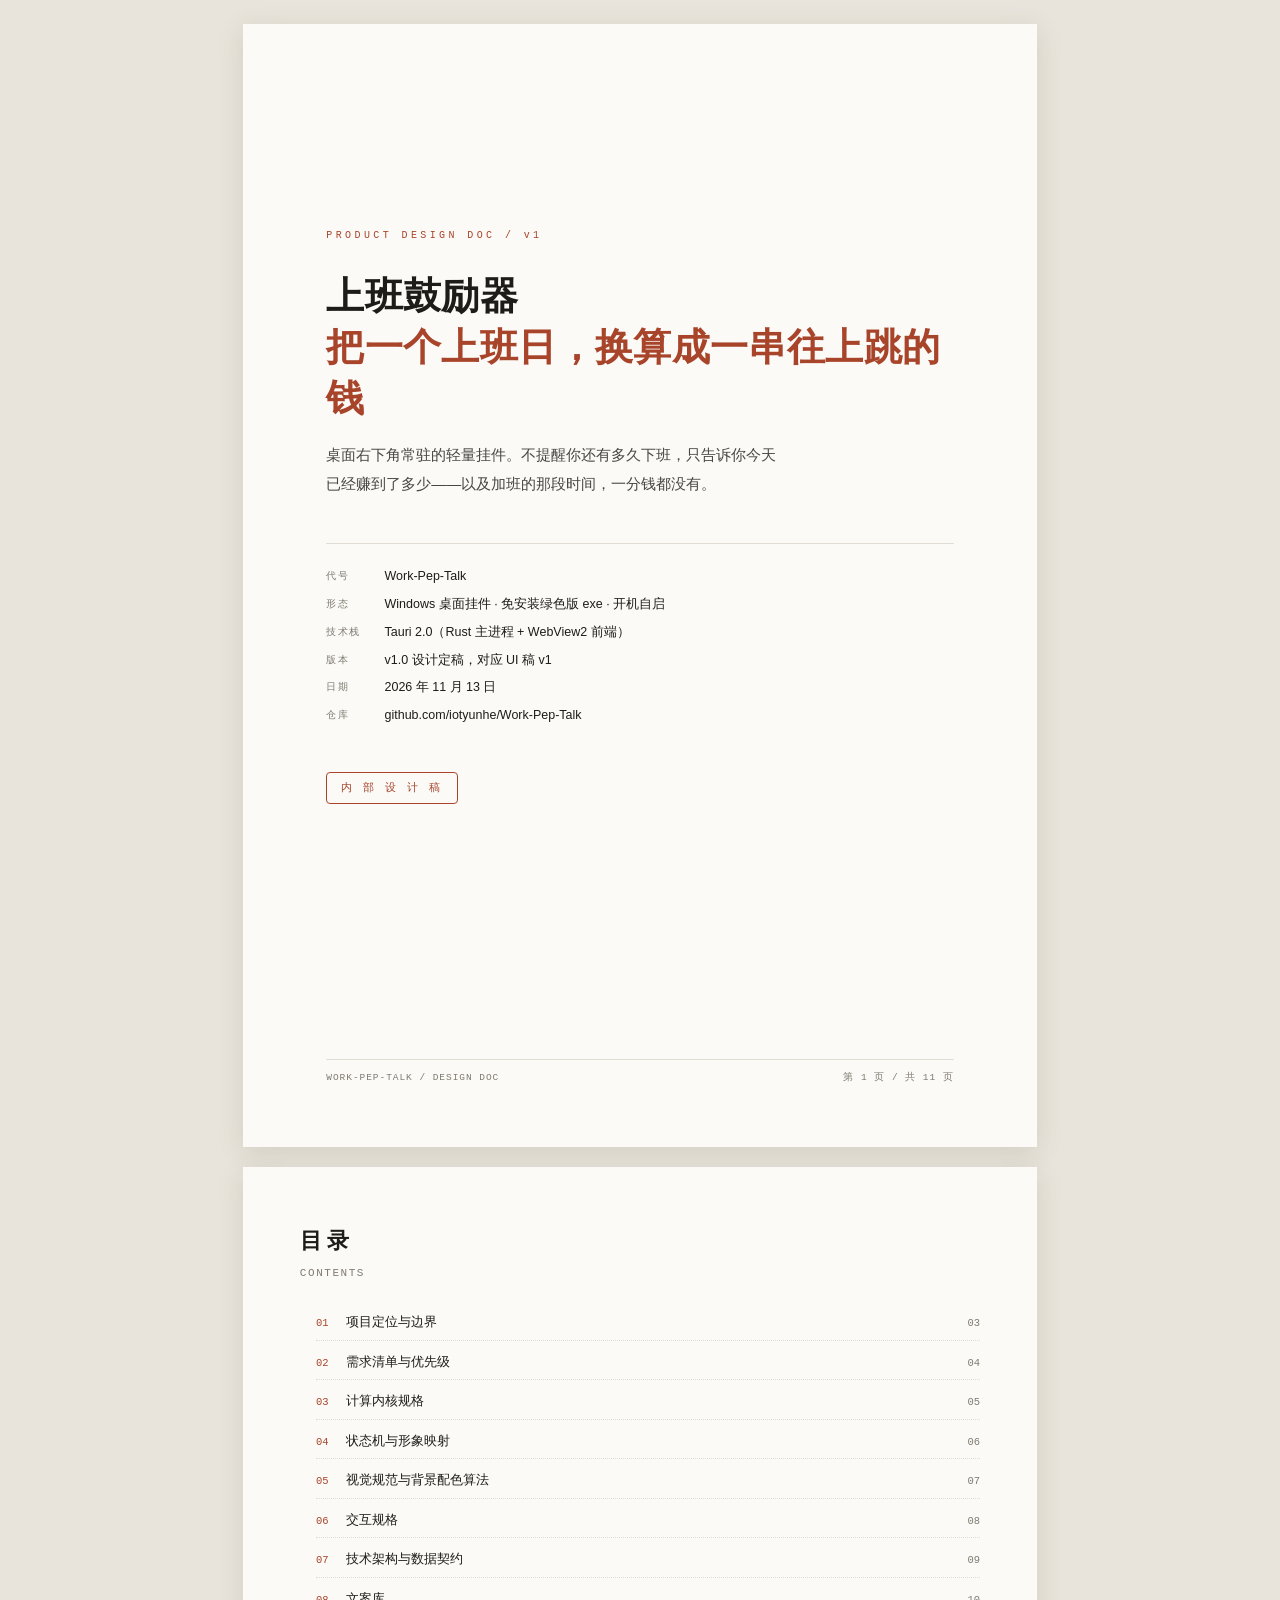
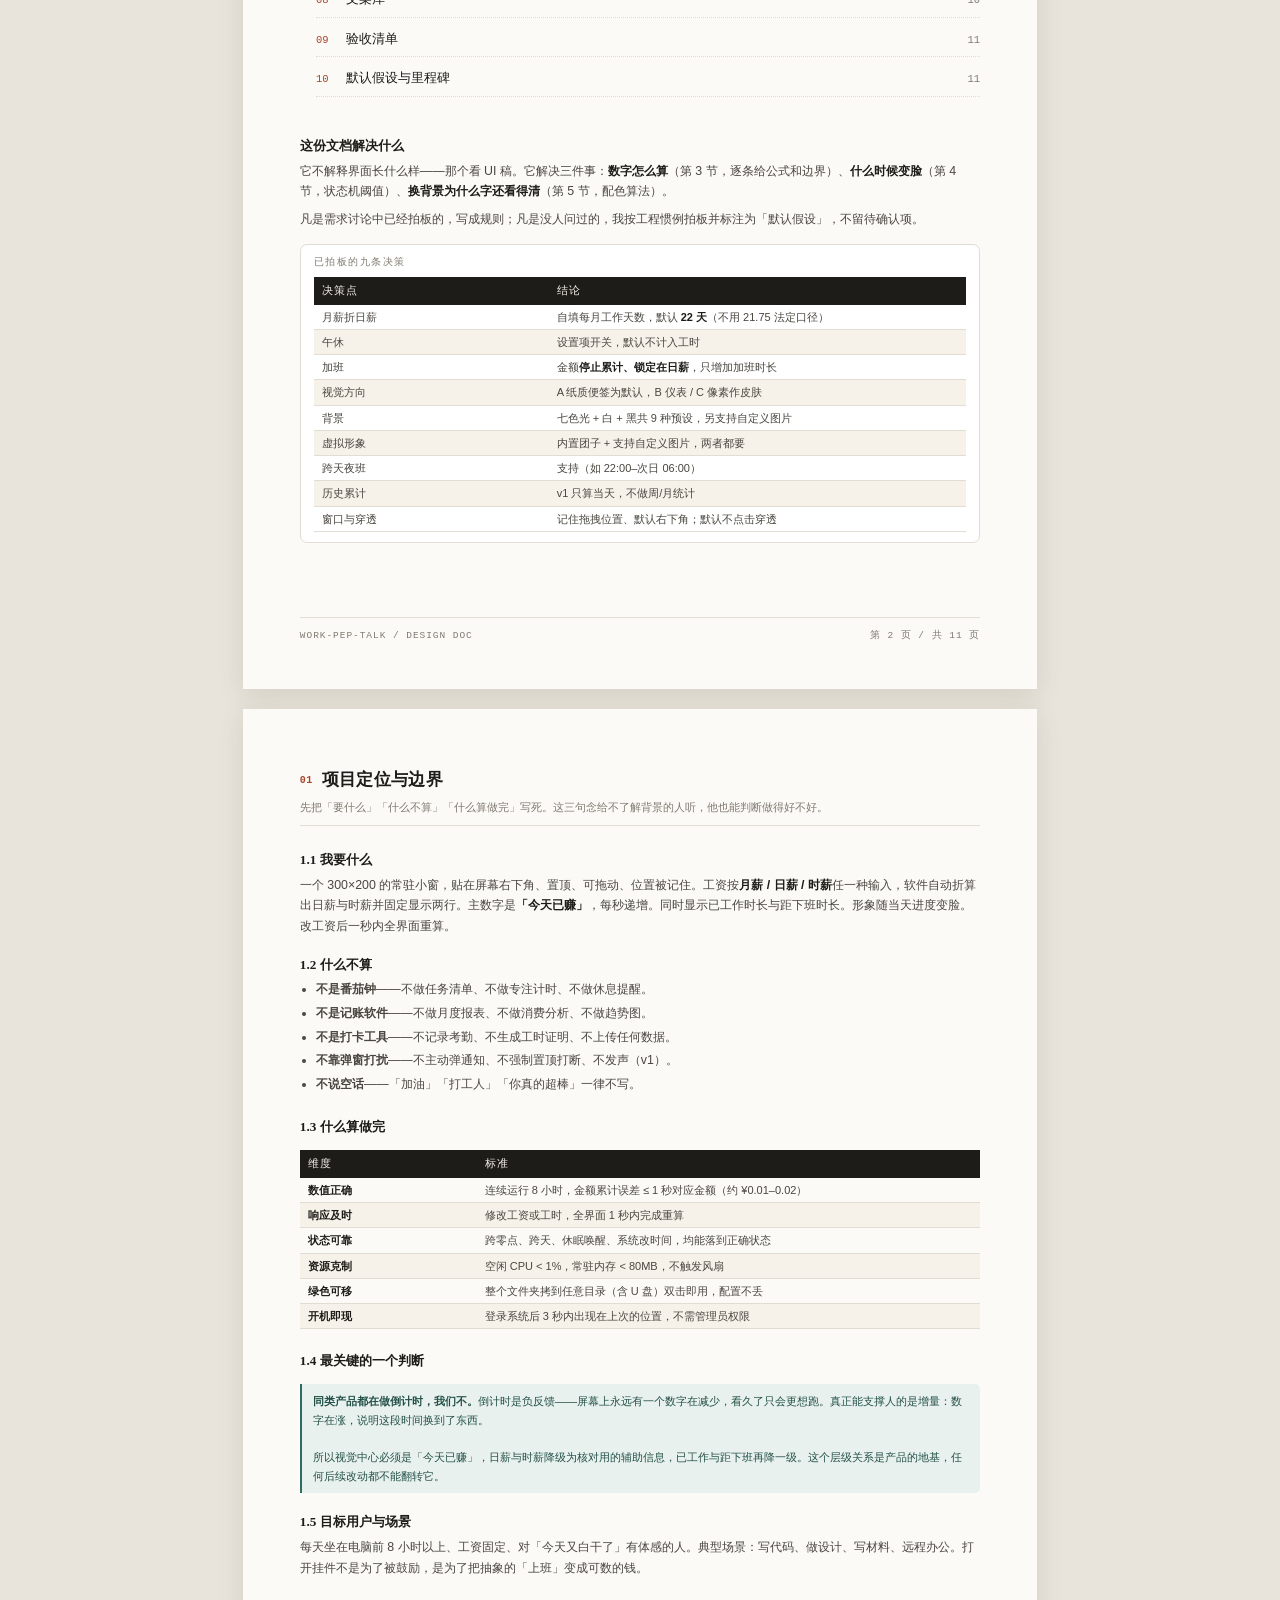
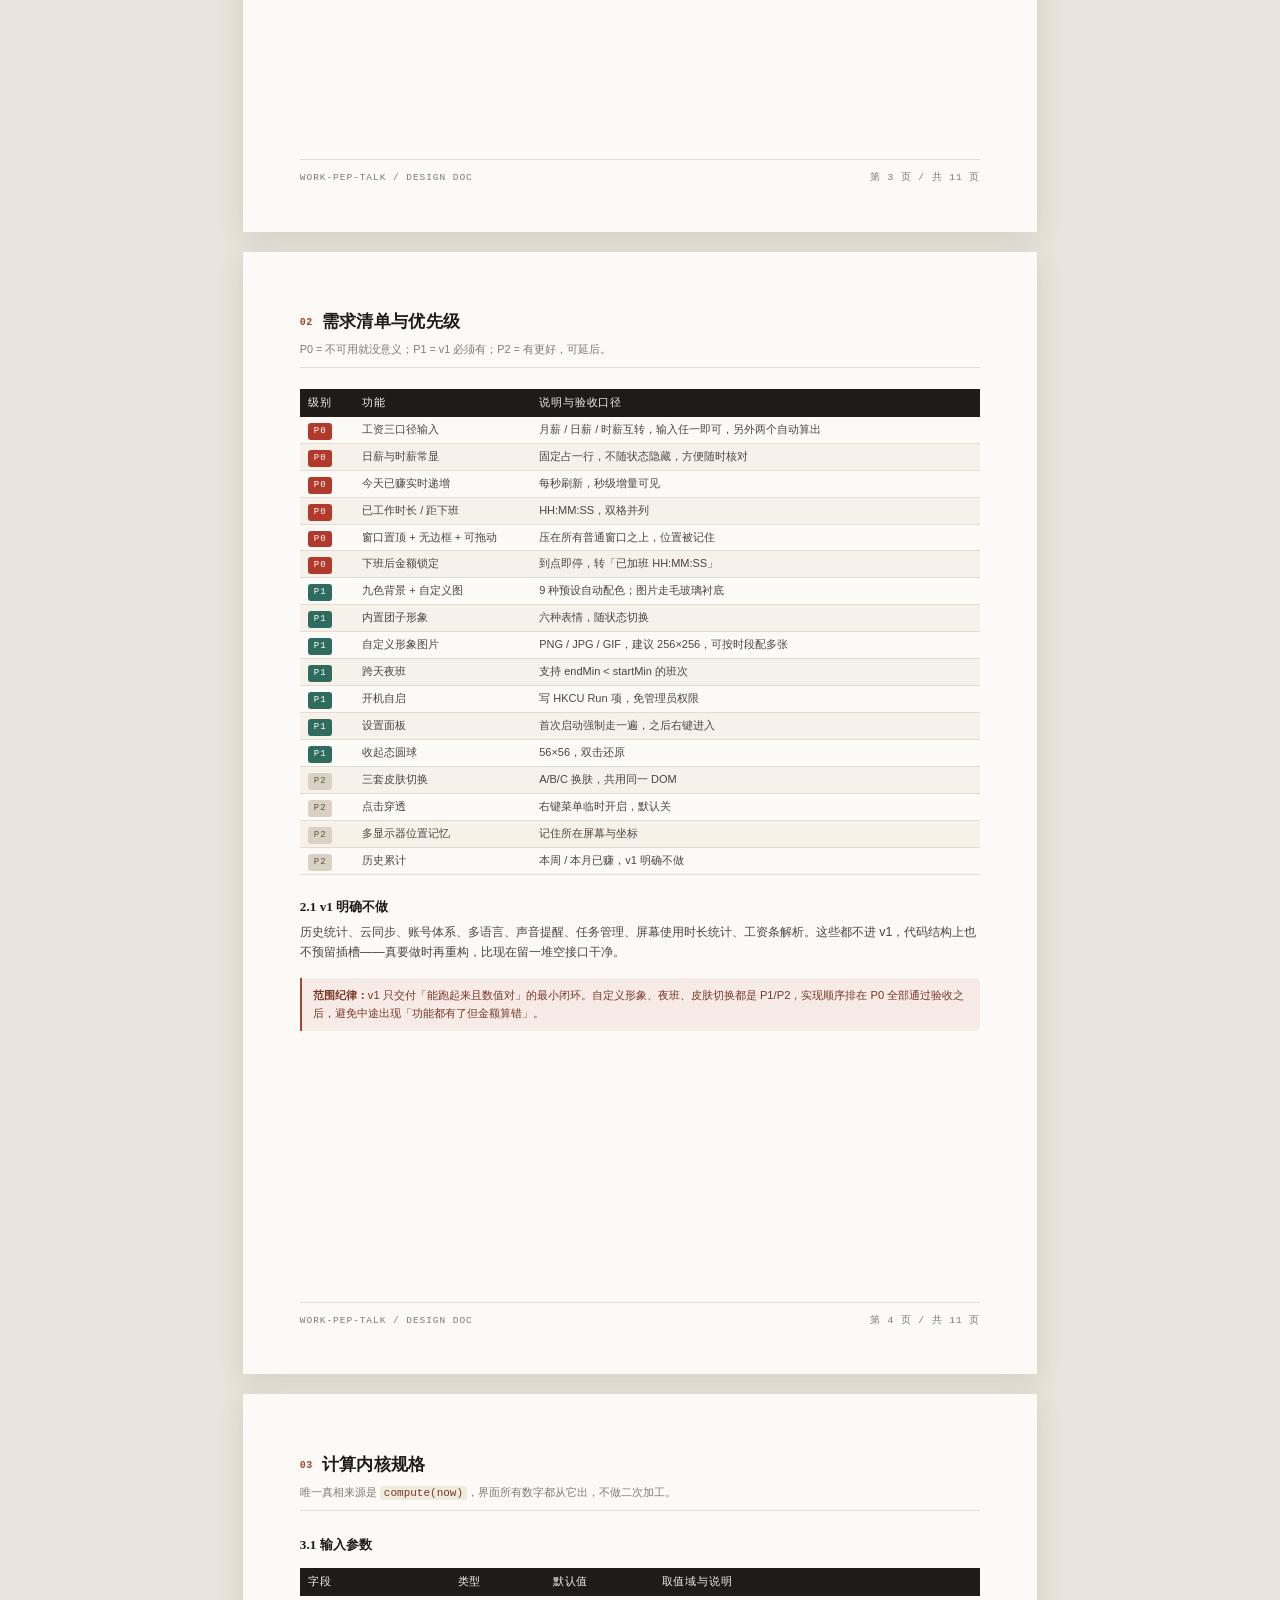
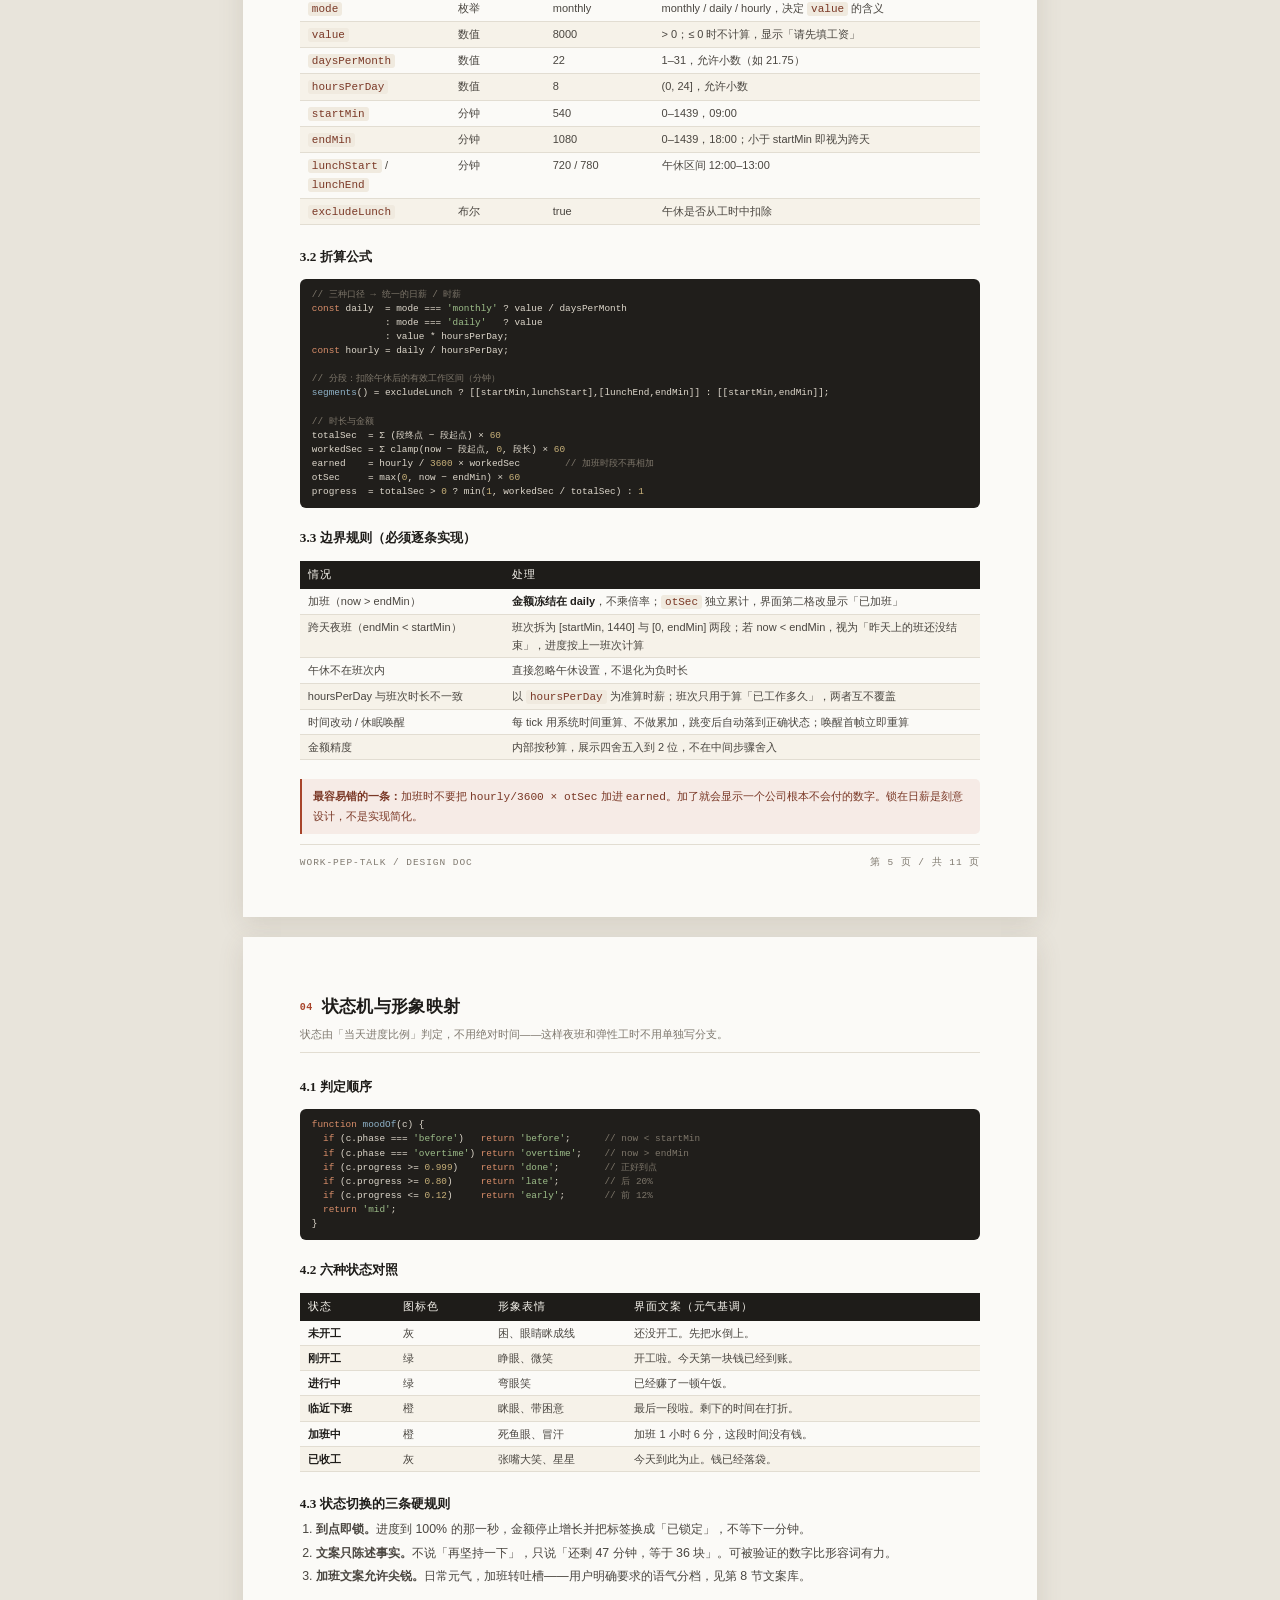
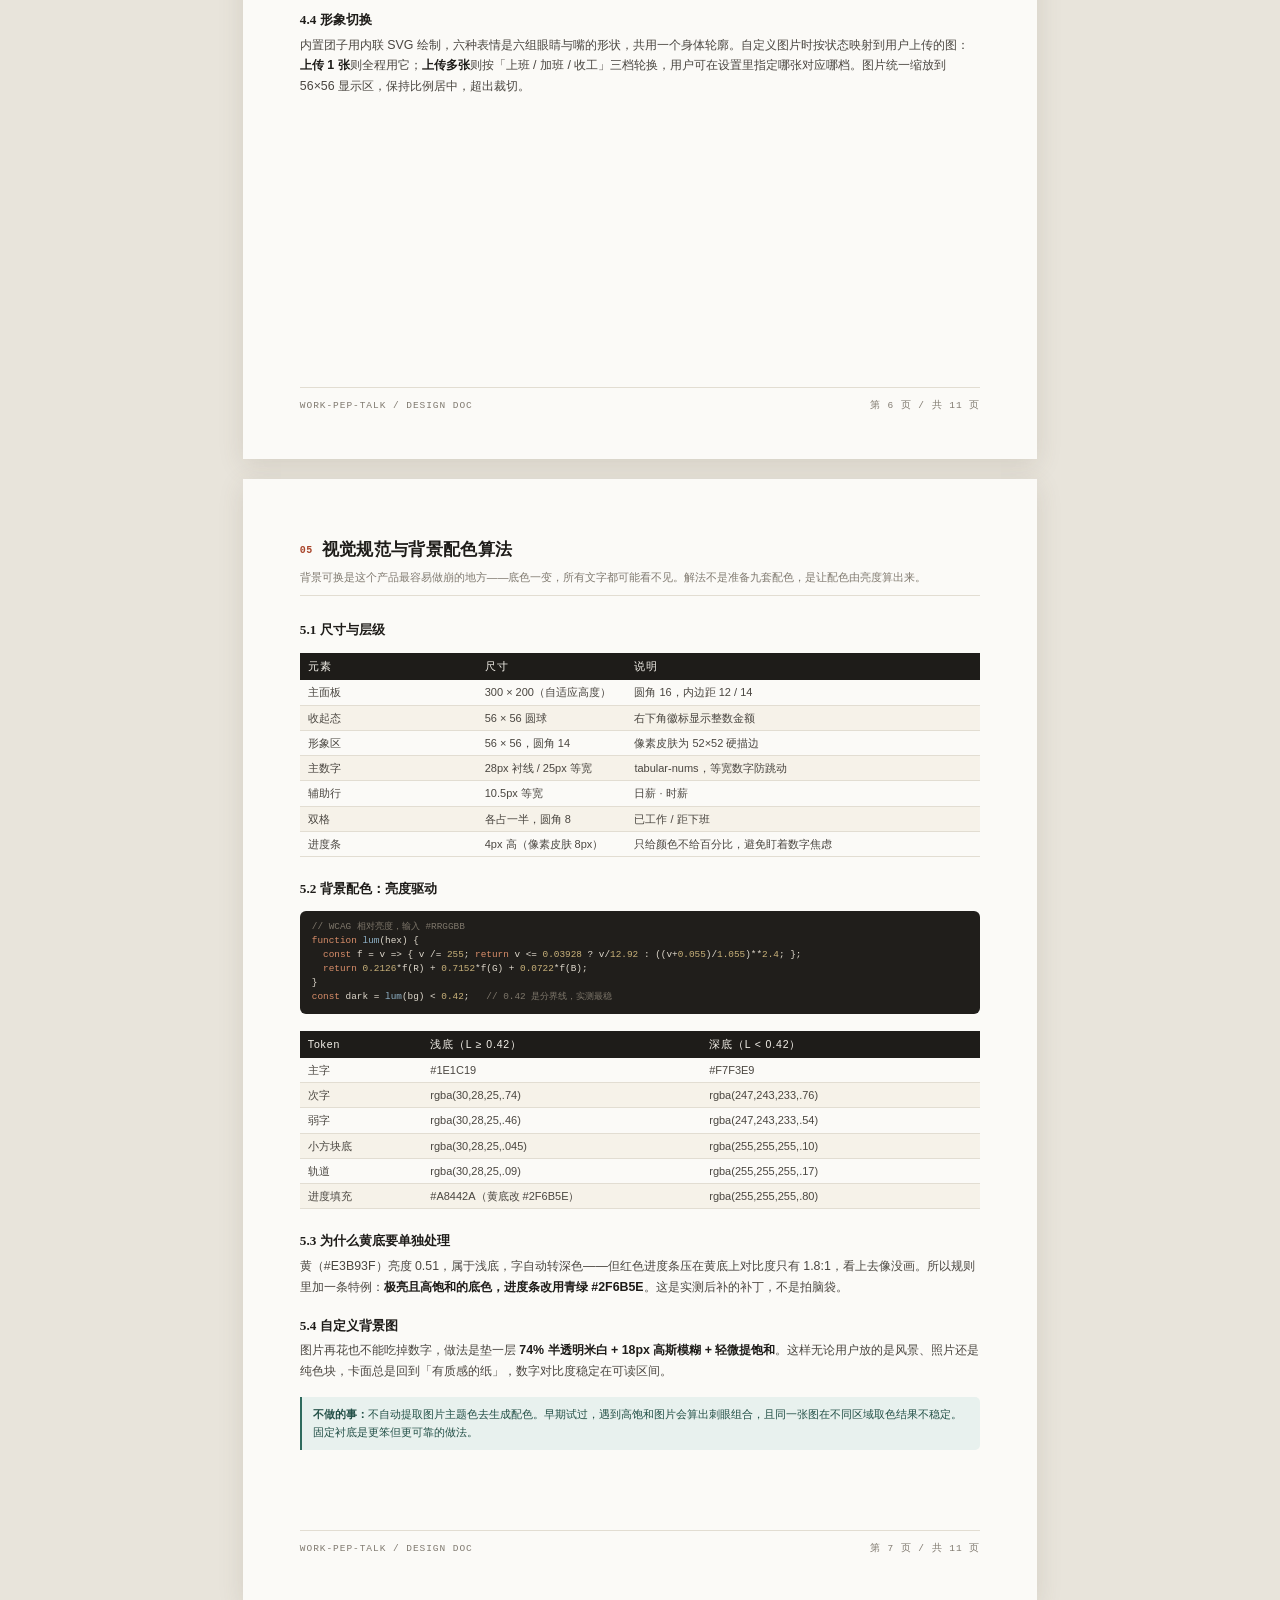
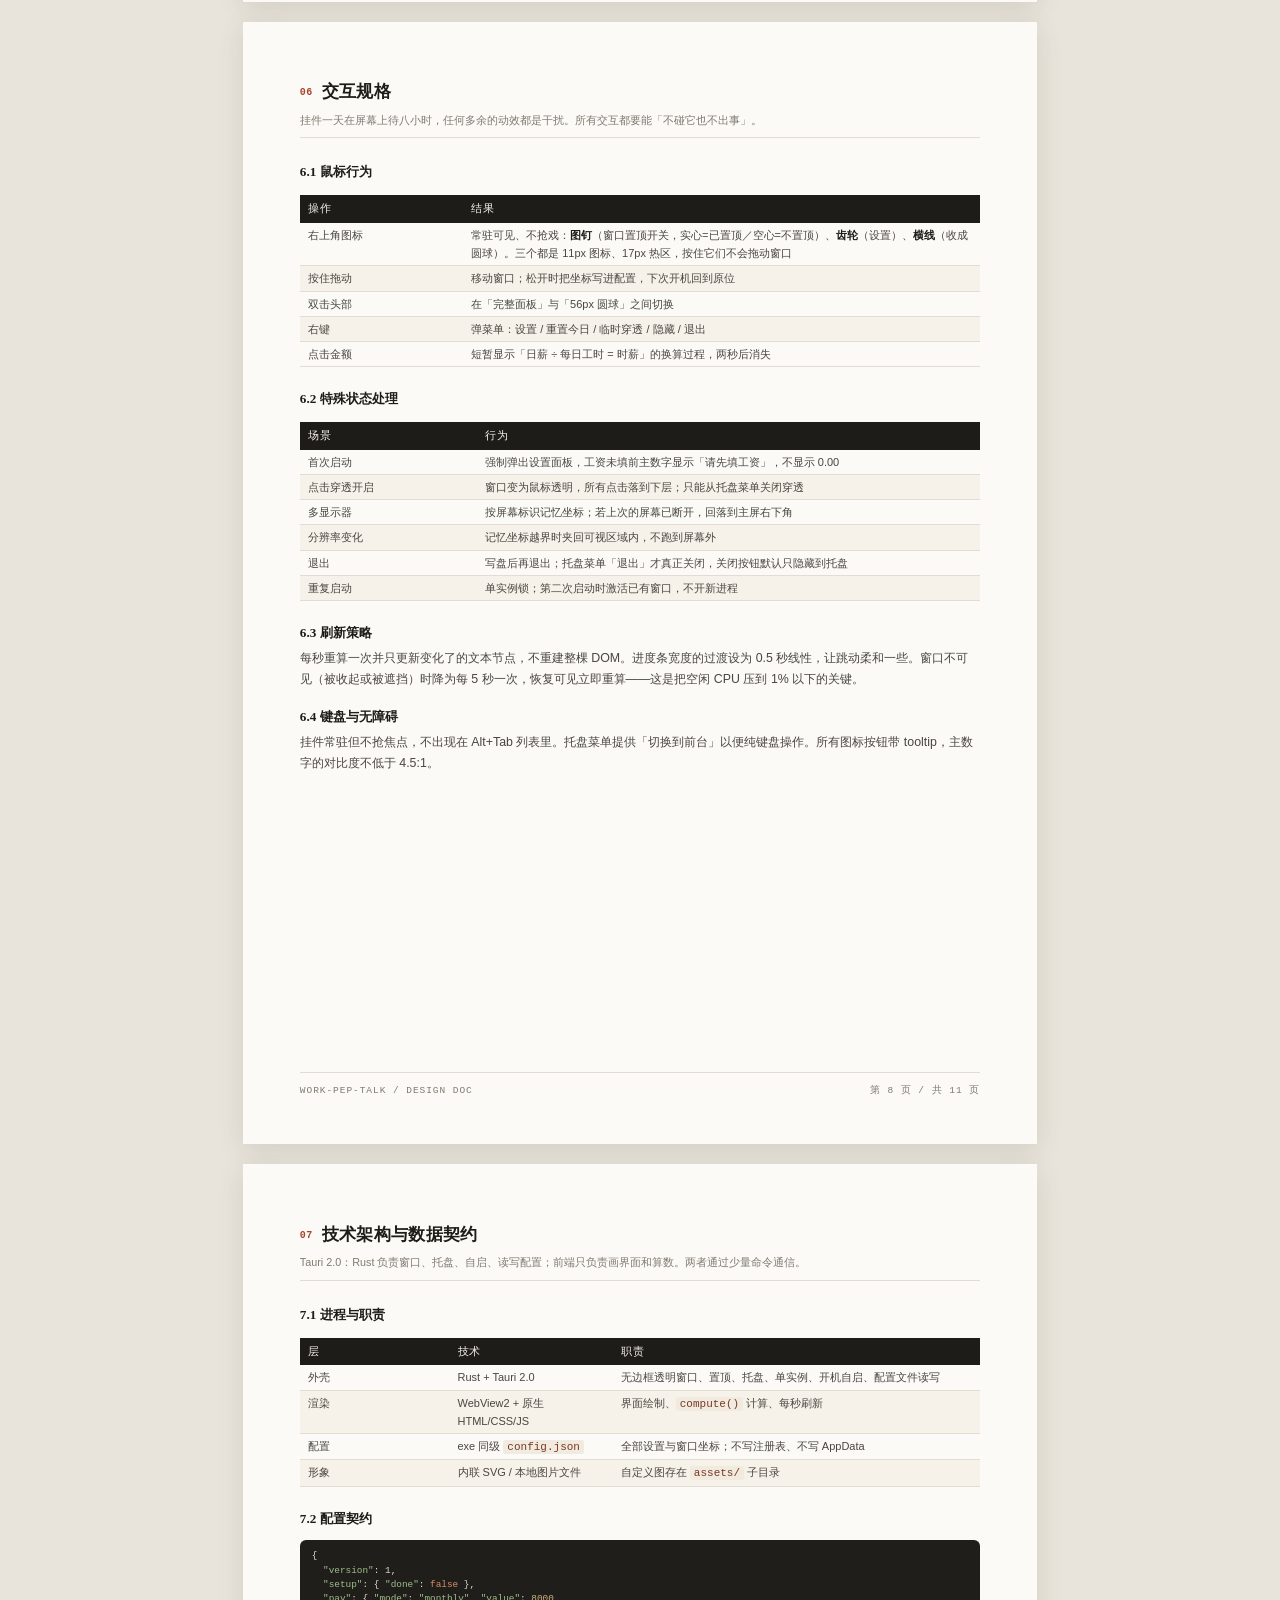
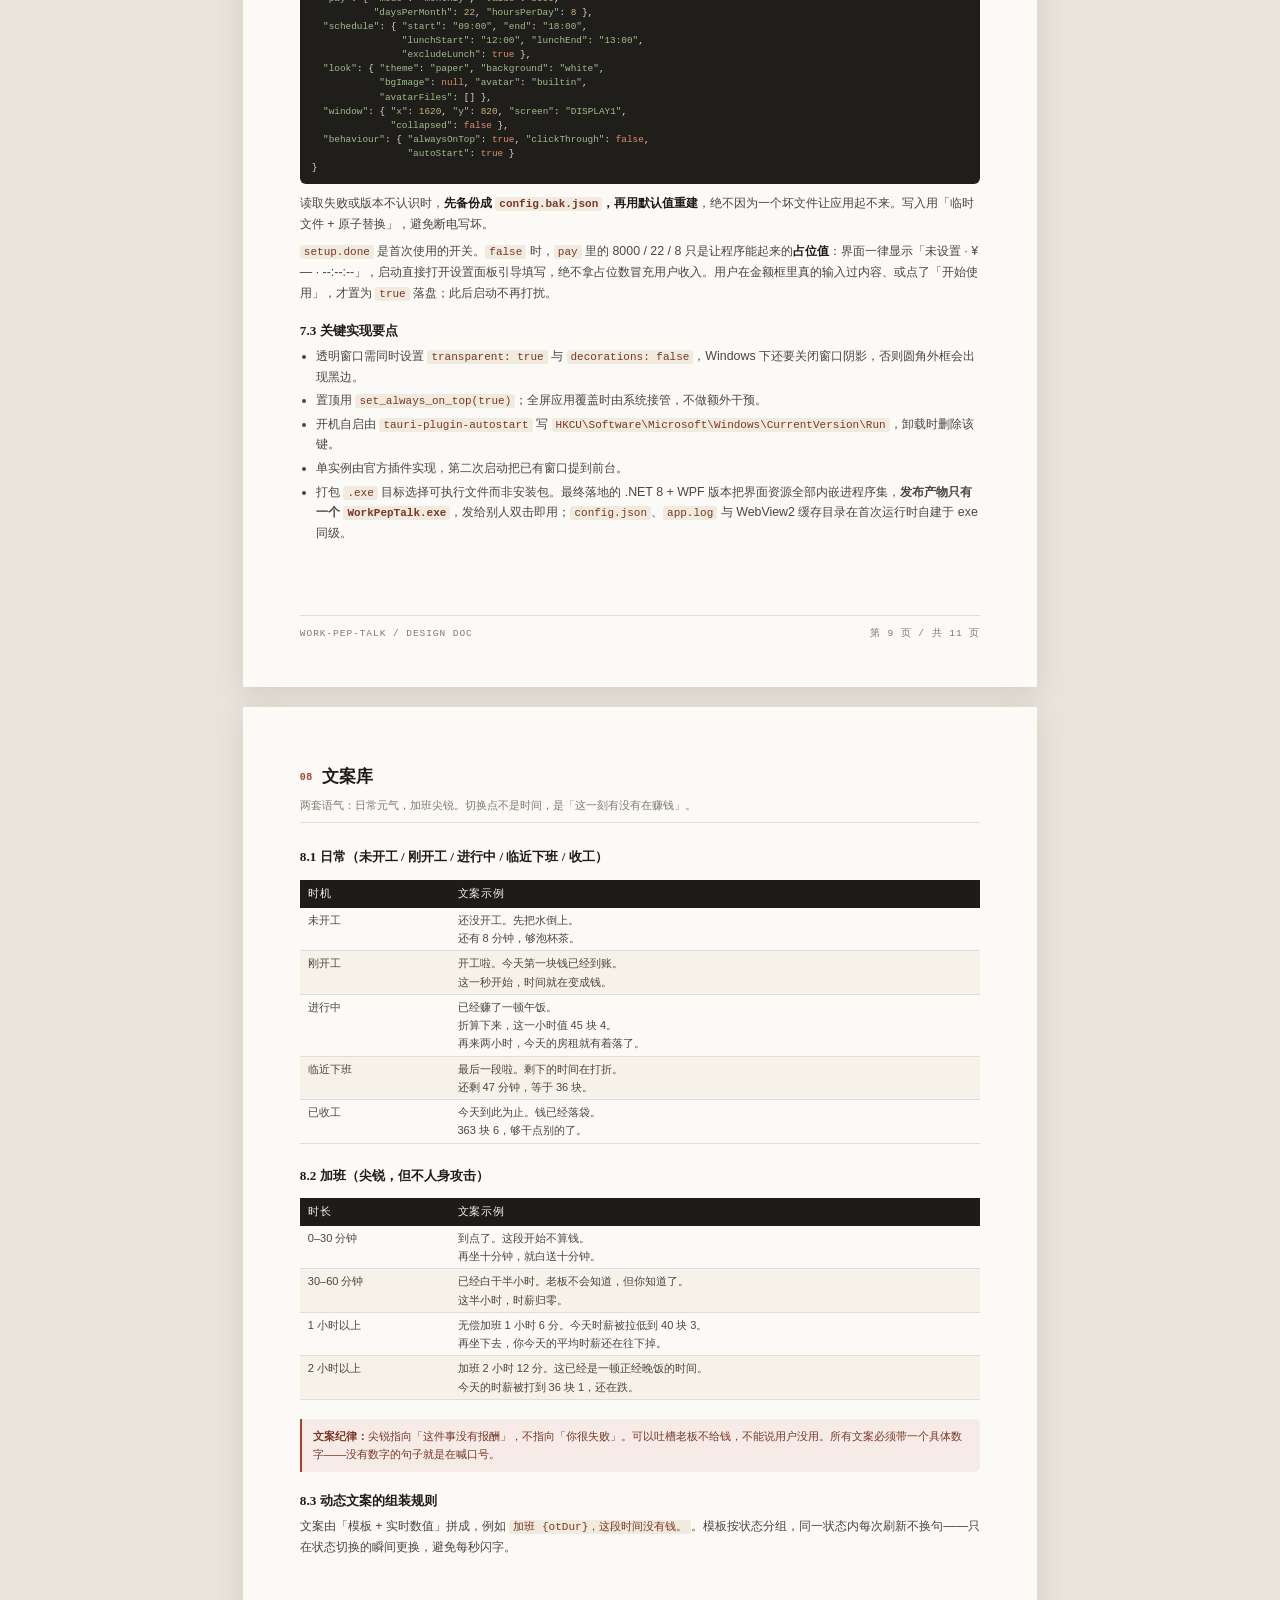
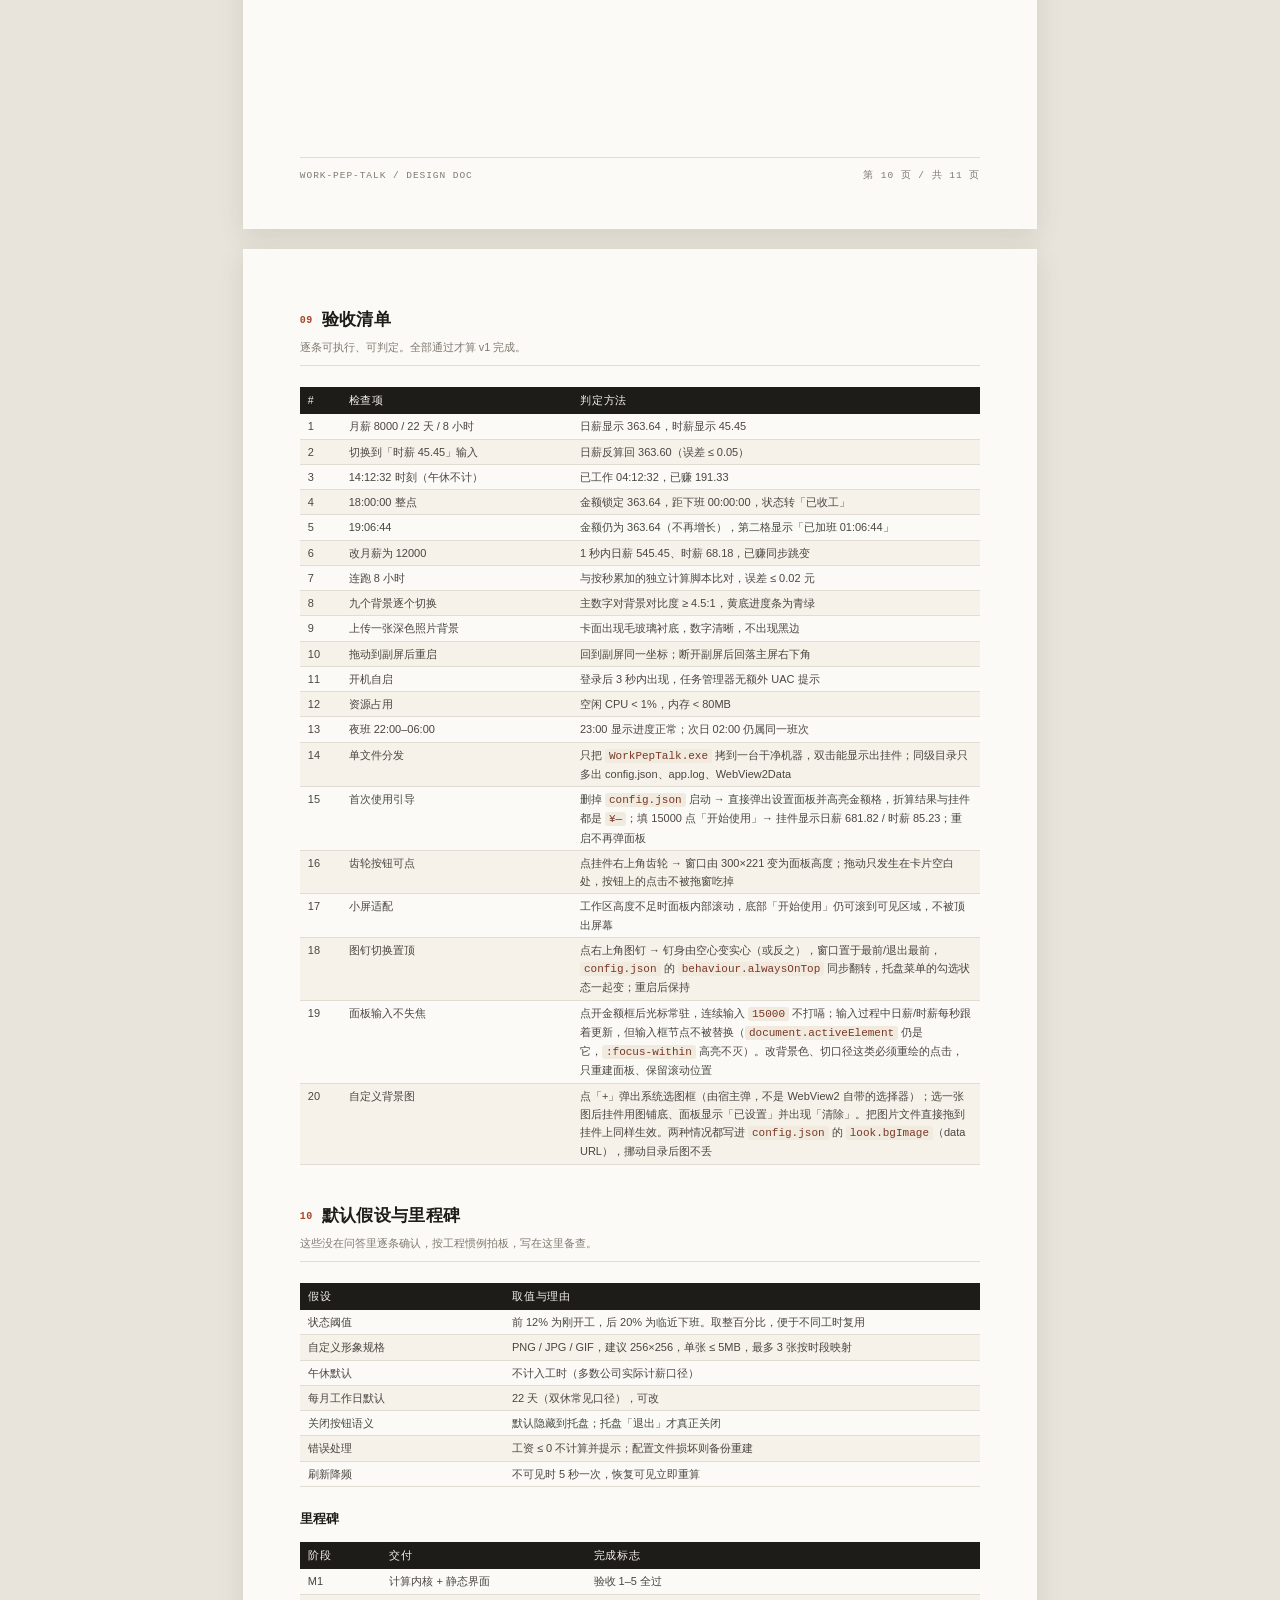
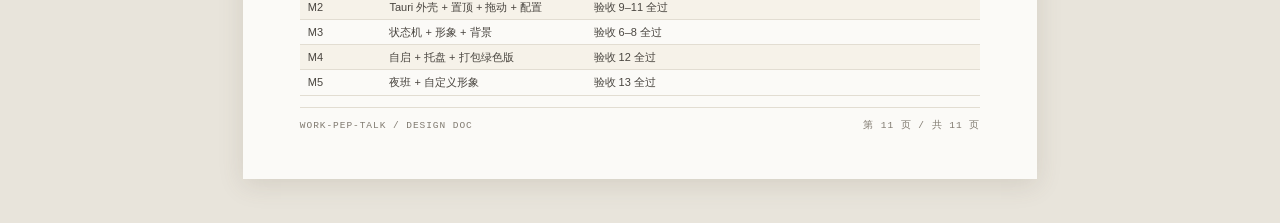
==== commit 3ab6da9c: "自定义背景图：改由宿主选图，并支持直接把图拖进来 点「+」没反应。页面里那个 <input type="file"> 走的是 WebView2 自带的文件 选择器，在这个「无边框 + 置顶 + 不进任" ====
--- a/上班鼓励器-设计书-v1.html
+++ b/上班鼓励器-设计书-v1.html
@@ -534,6 +534,7 @@
       <tr><td>17</td><td>小屏适配</td><td>工作区高度不足时面板内部滚动，底部「开始使用」仍可滚到可见区域，不被顶出屏幕</td></tr>
       <tr><td>18</td><td>图钉切换置顶</td><td>点右上角图钉 → 钉身由空心变实心（或反之），窗口置于最前/退出最前，<code>config.json</code> 的 <code>behaviour.alwaysOnTop</code> 同步翻转，托盘菜单的勾选状态一起变；重启后保持</td></tr>
       <tr><td>19</td><td>面板输入不失焦</td><td>点开金额框后光标常驻，连续输入 <code>15000</code> 不打嗝；输入过程中日薪/时薪每秒跟着更新，但输入框节点不被替换（<code>document.activeElement</code> 仍是它，<code>:focus-within</code> 高亮不灭）。改背景色、切口径这类必须重绘的点击，只重建面板、保留滚动位置</td></tr>
+      <tr><td>20</td><td>自定义背景图</td><td>点「+」弹出系统选图框（由宿主弹，不是 WebView2 自带的选择器）；选一张图后挂件用图铺底、面板显示「已设置」并出现「清除」。把图片文件直接拖到挂件上同样生效。两种情况都写进 <code>config.json</code> 的 <code>look.bgImage</code>（data URL），挪动目录后图不丢</td></tr>
     </tbody>
   </table>
 
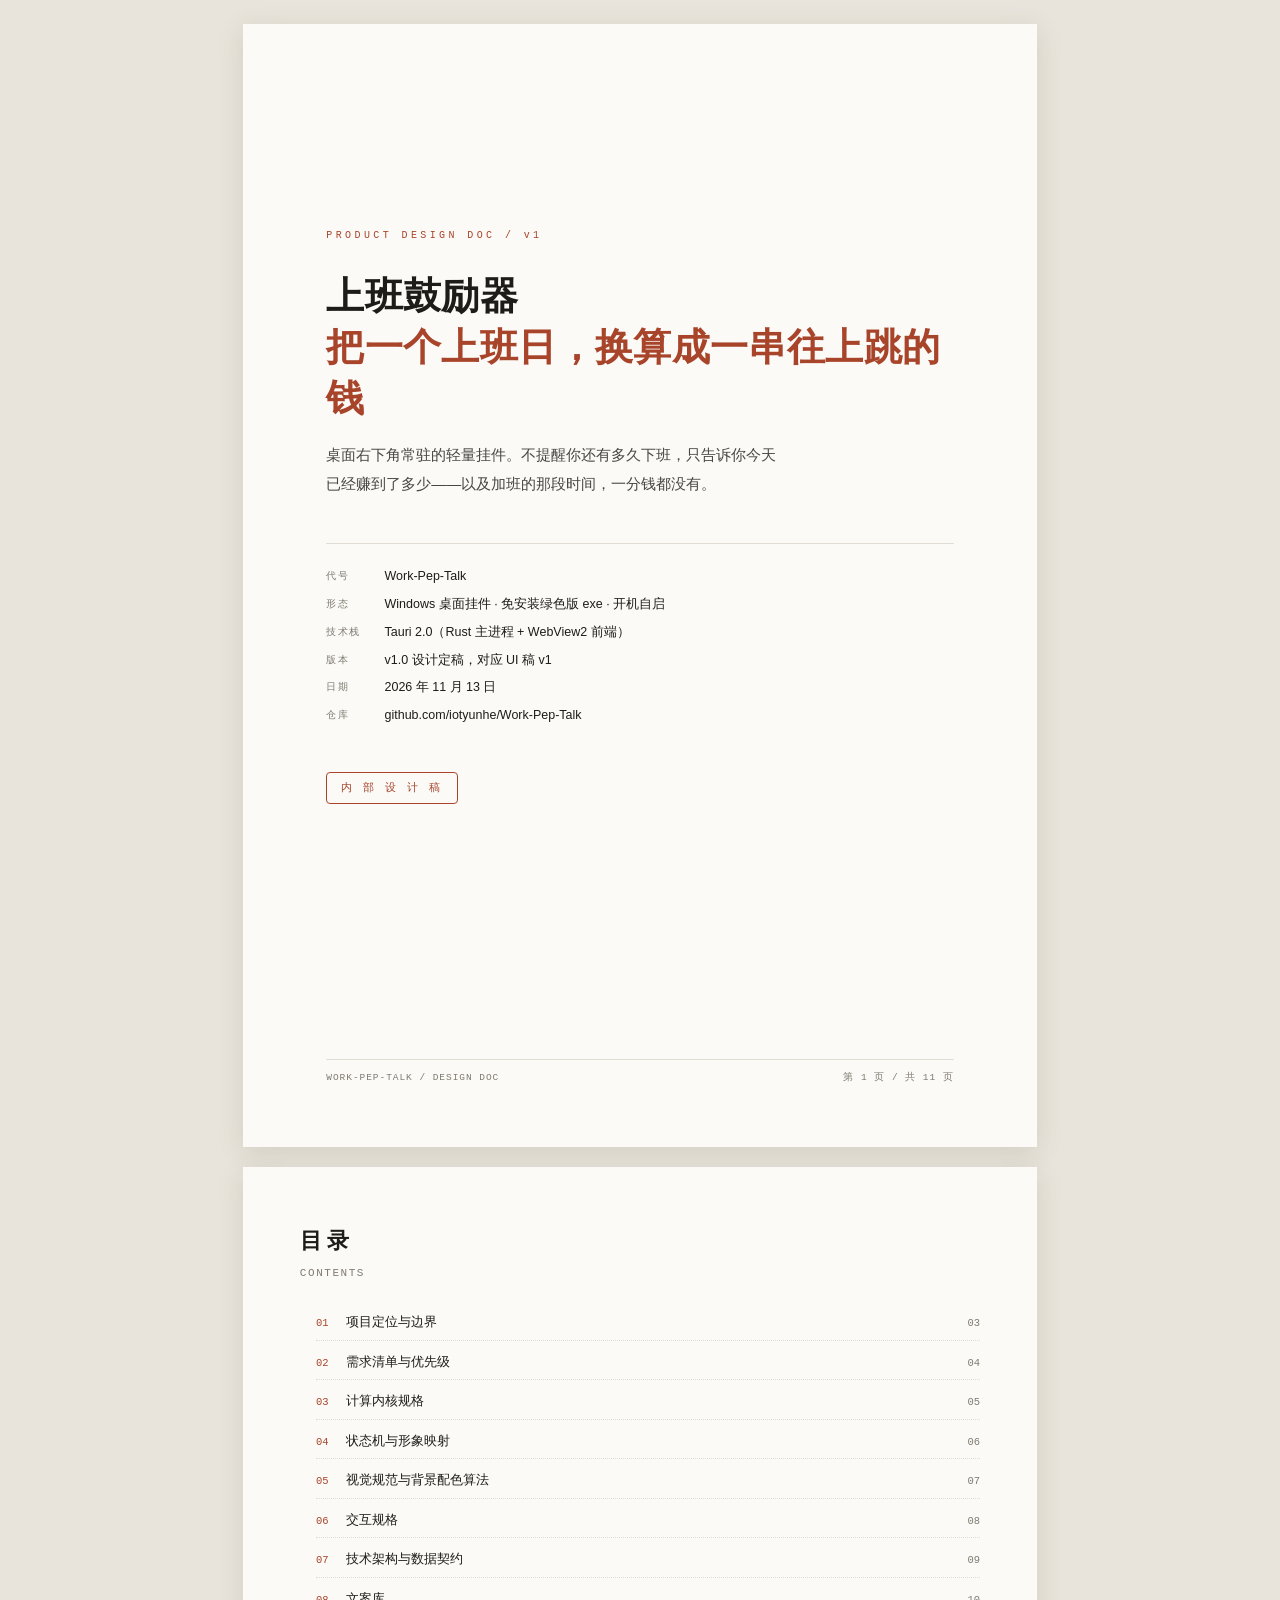
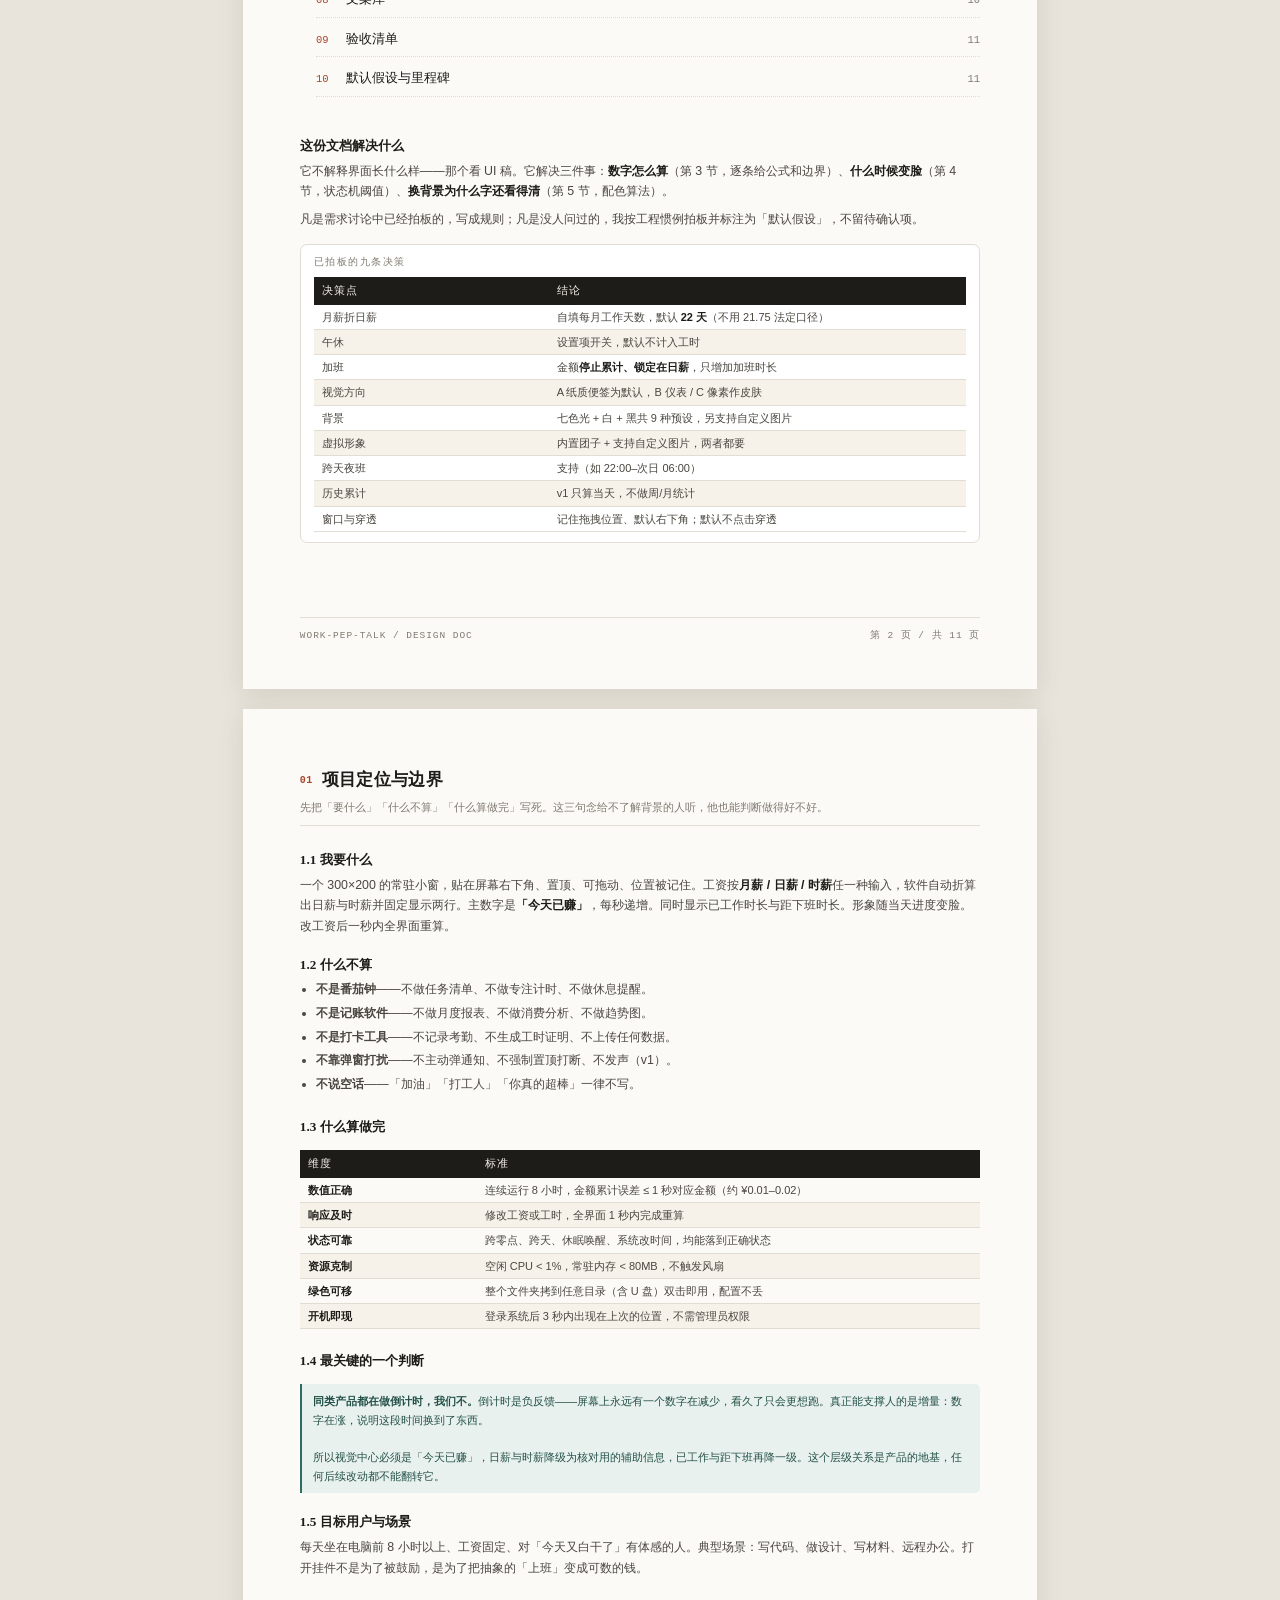
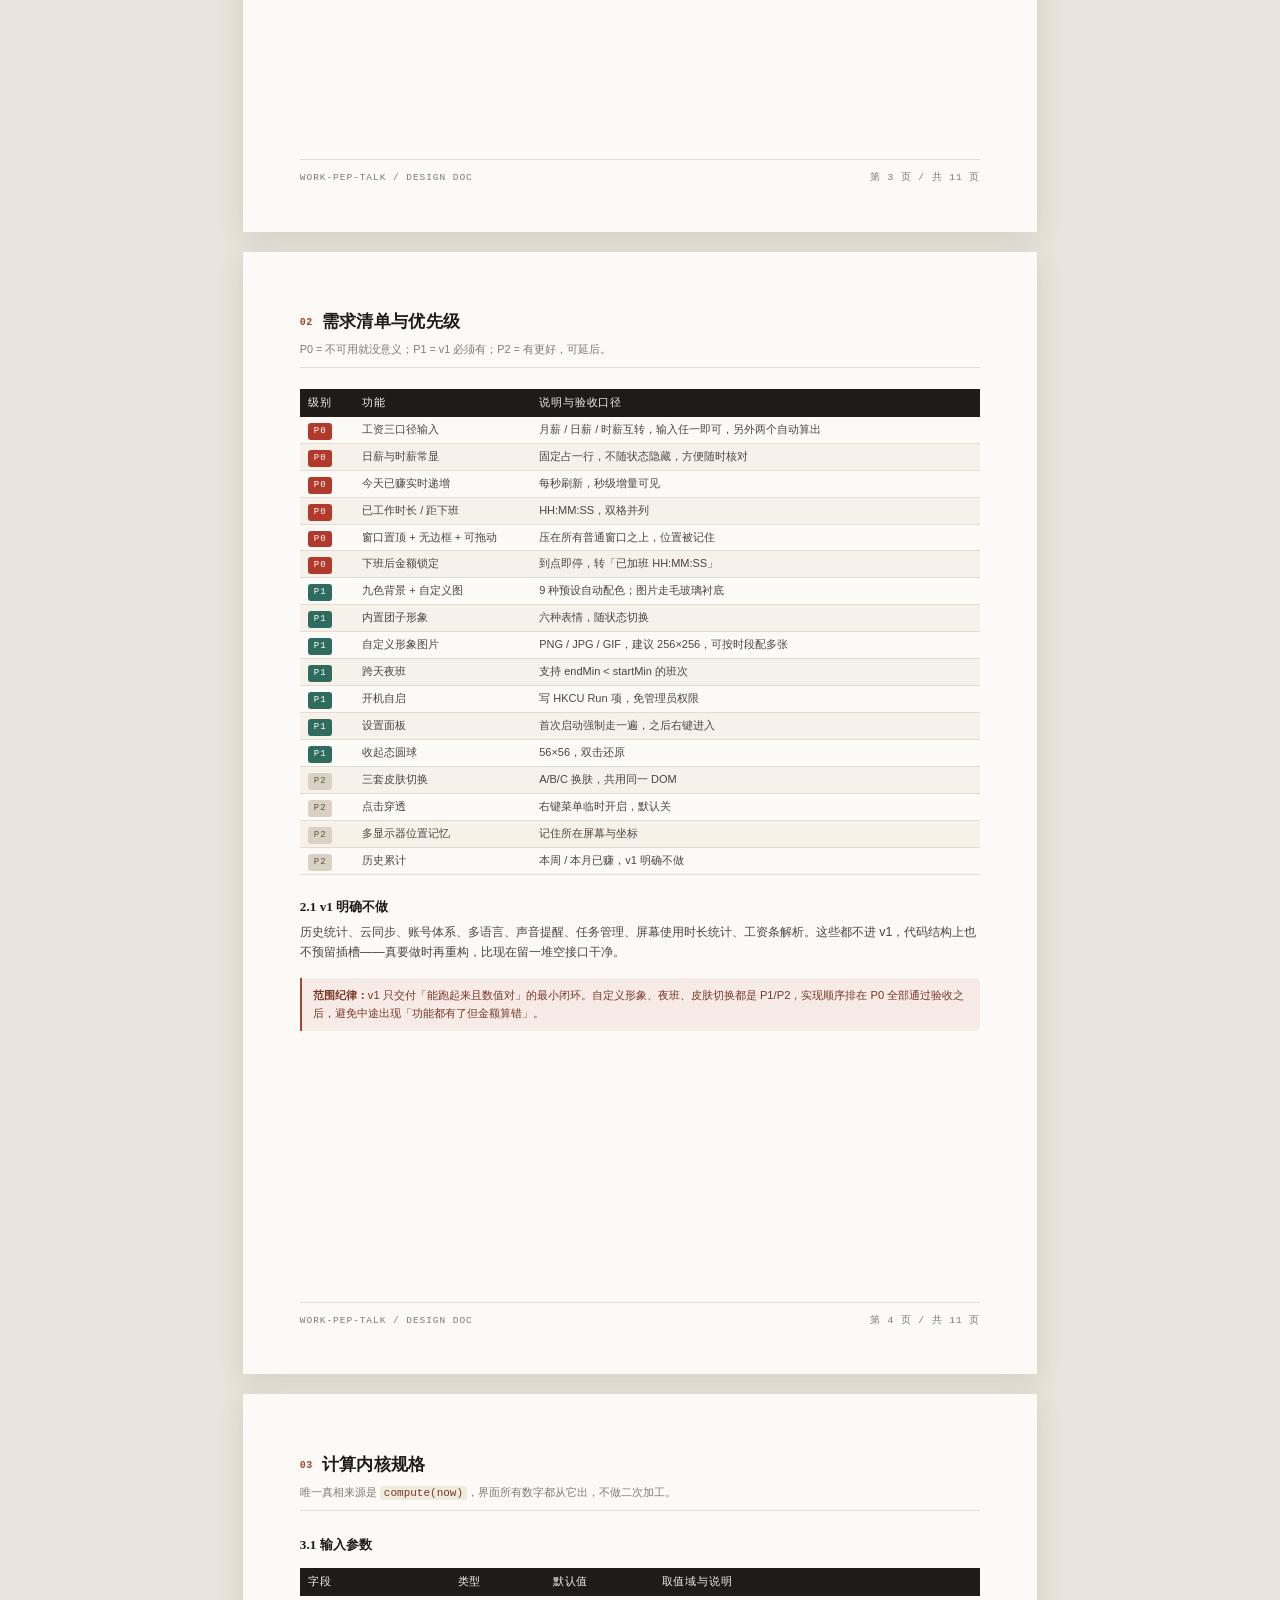
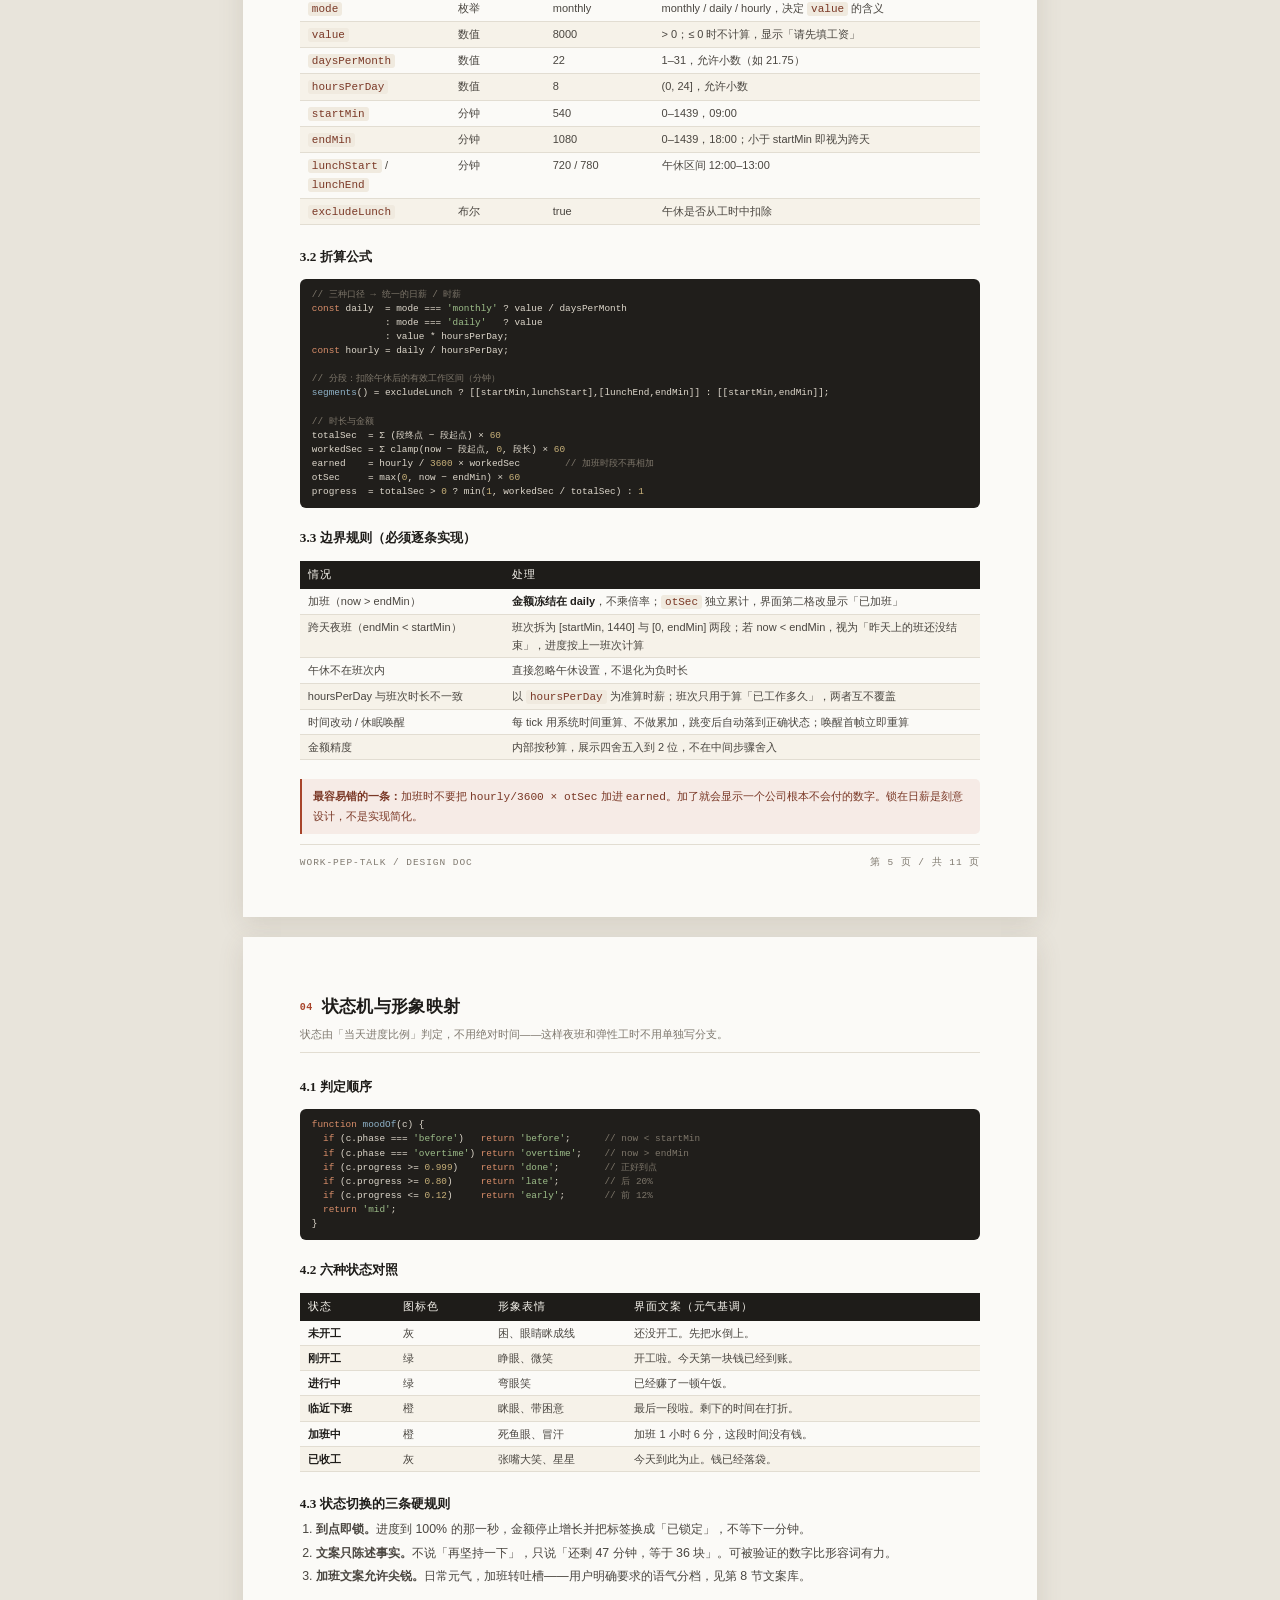
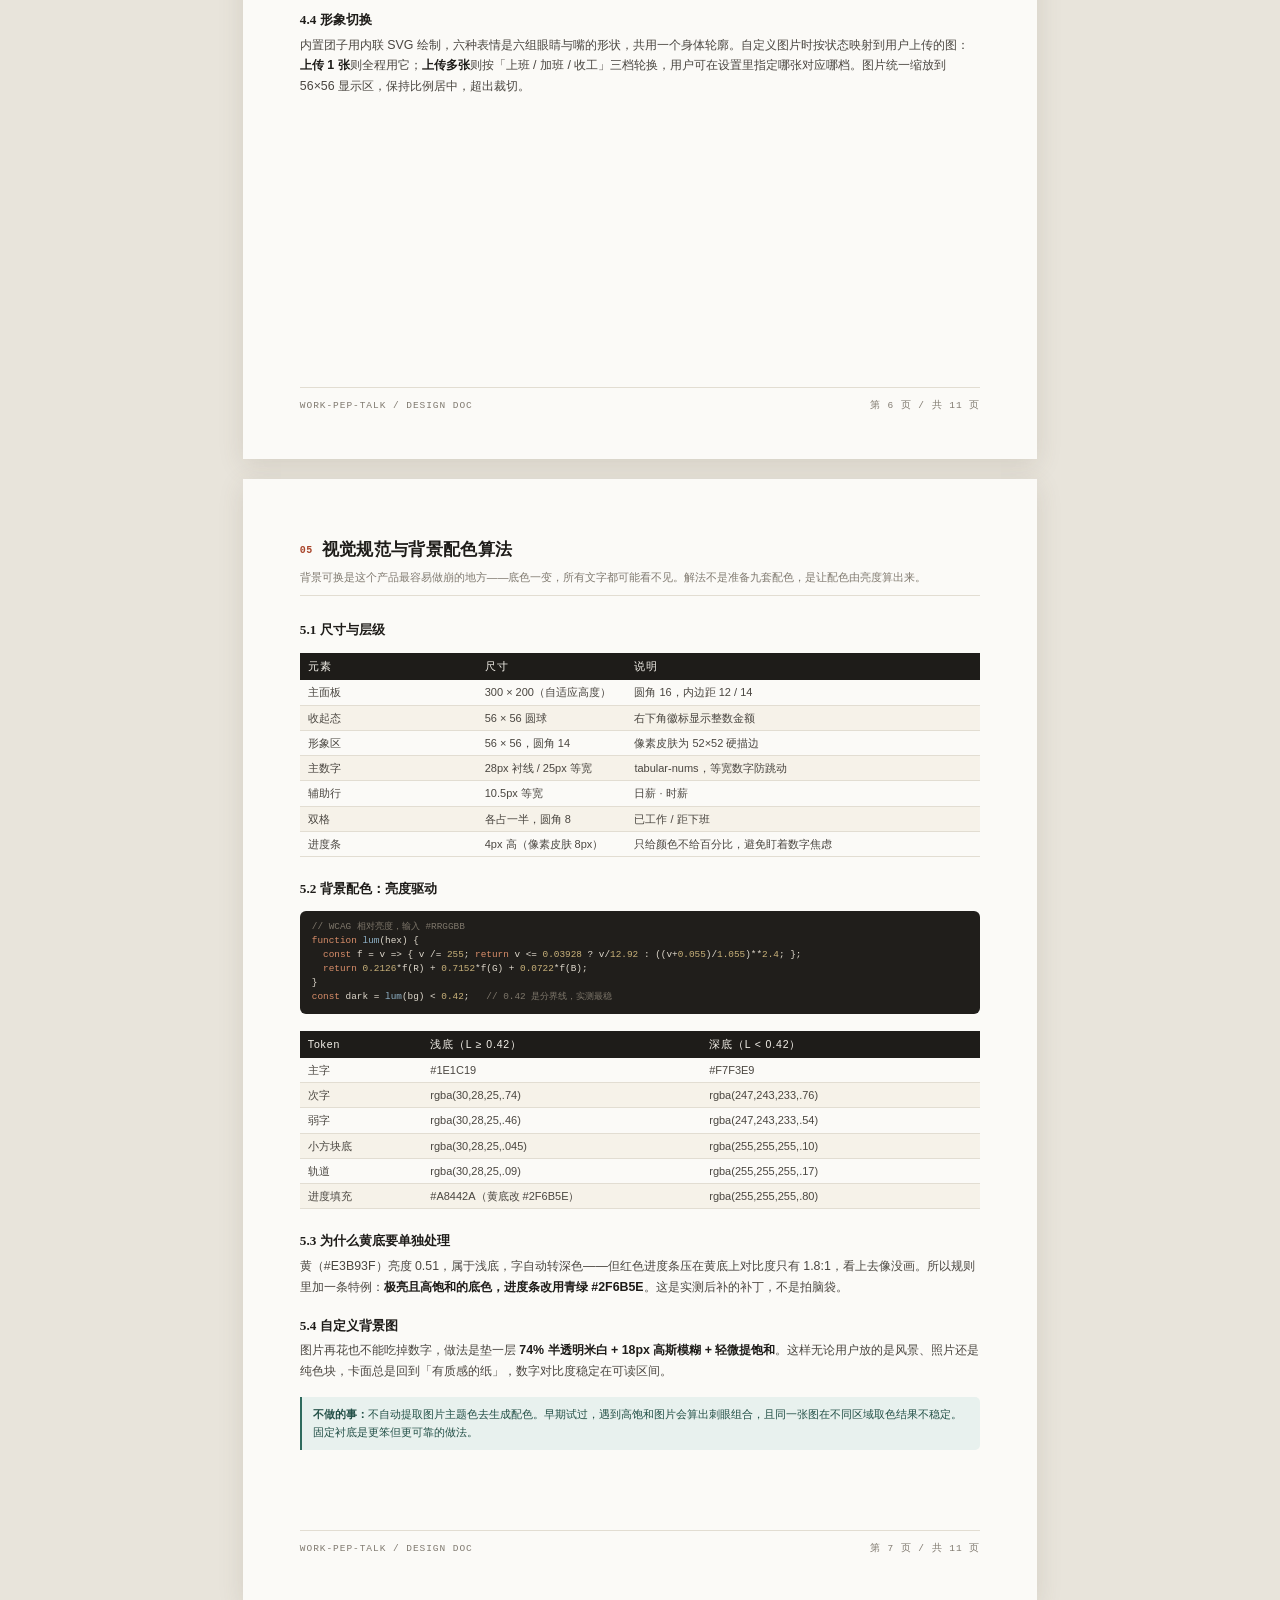
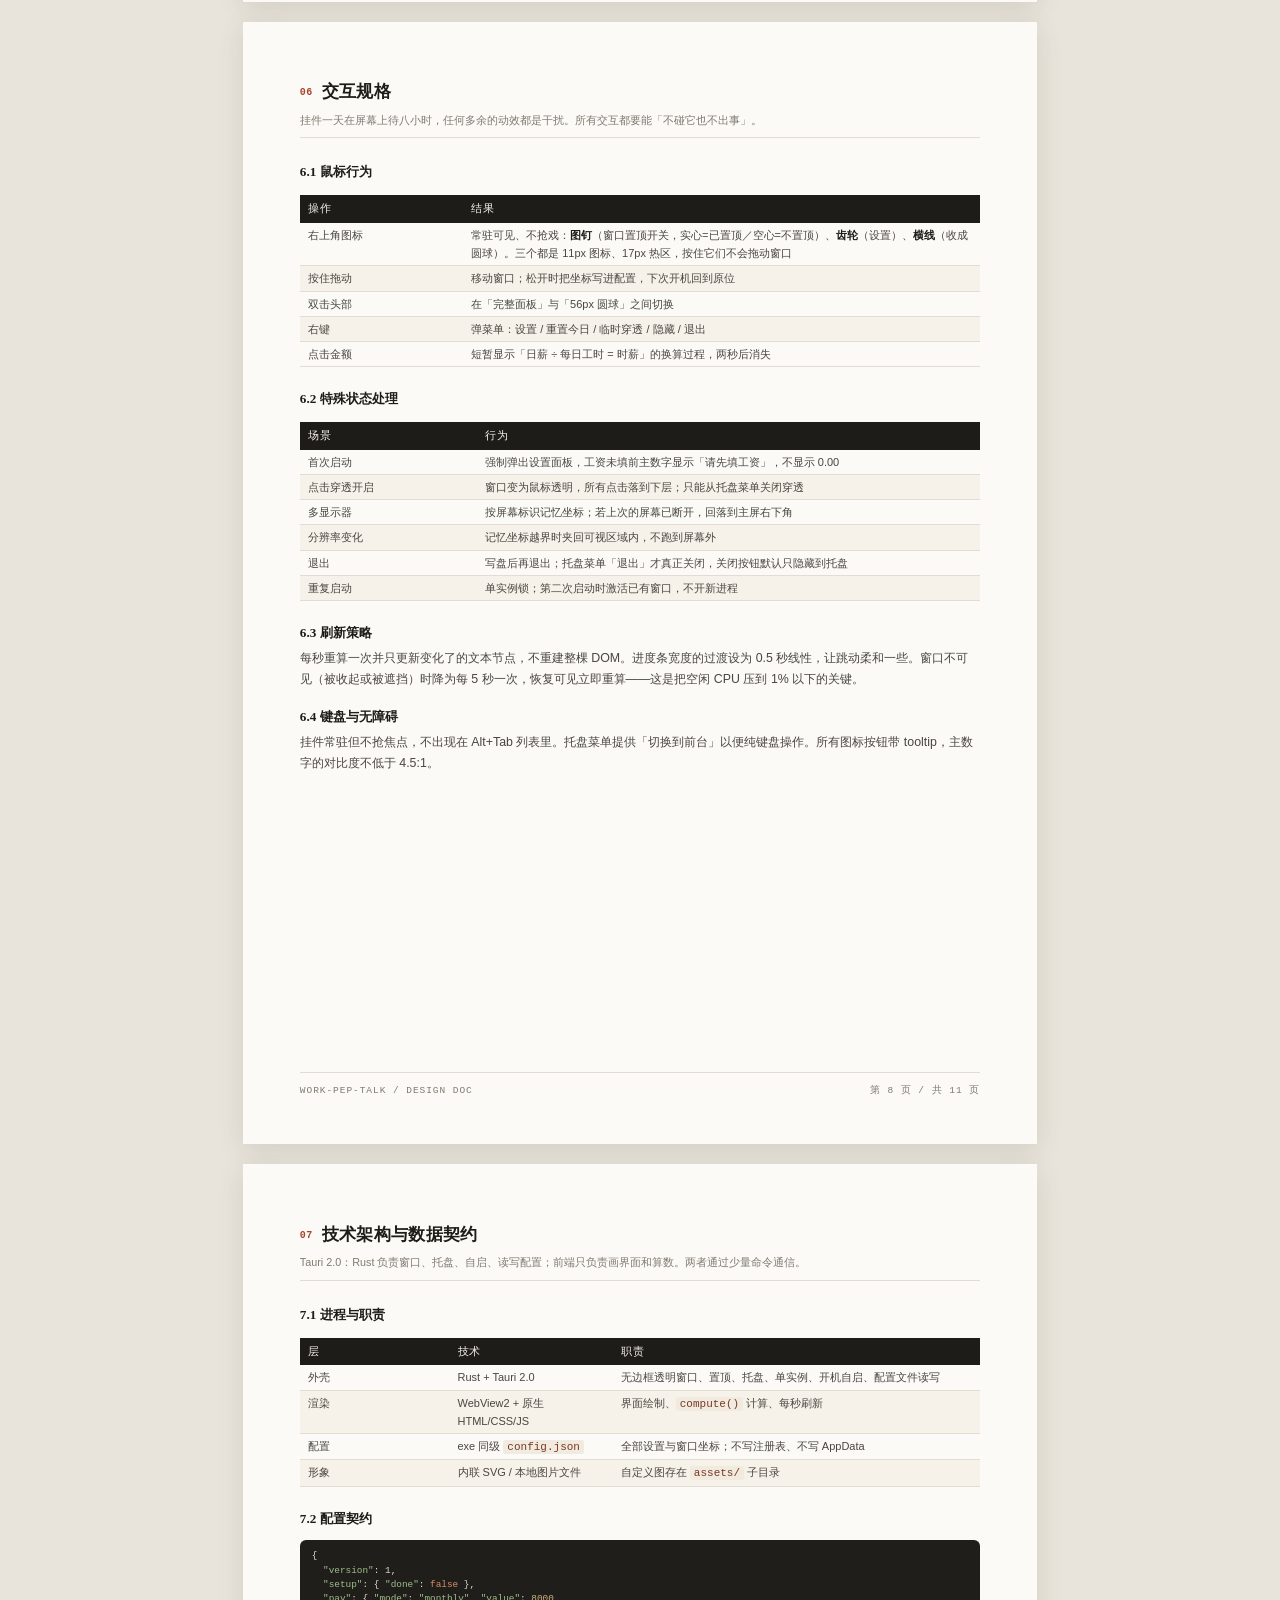
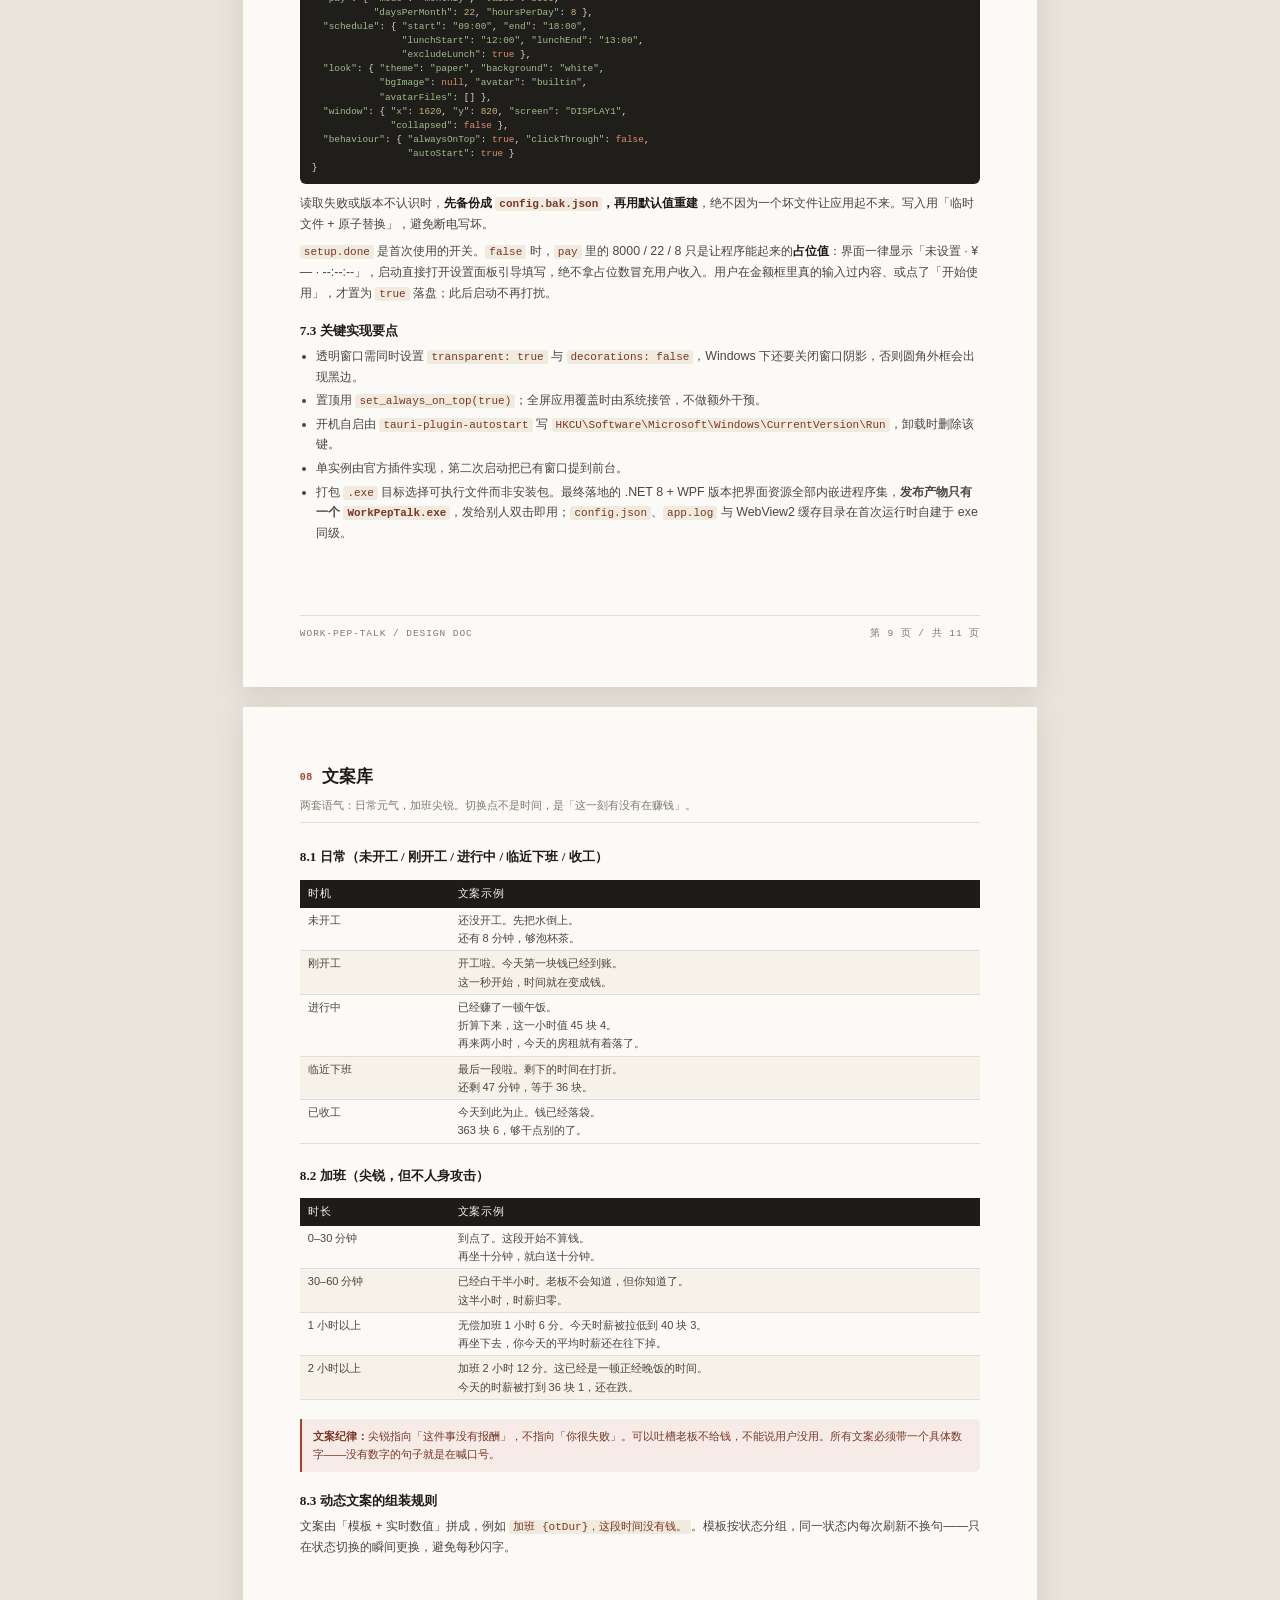
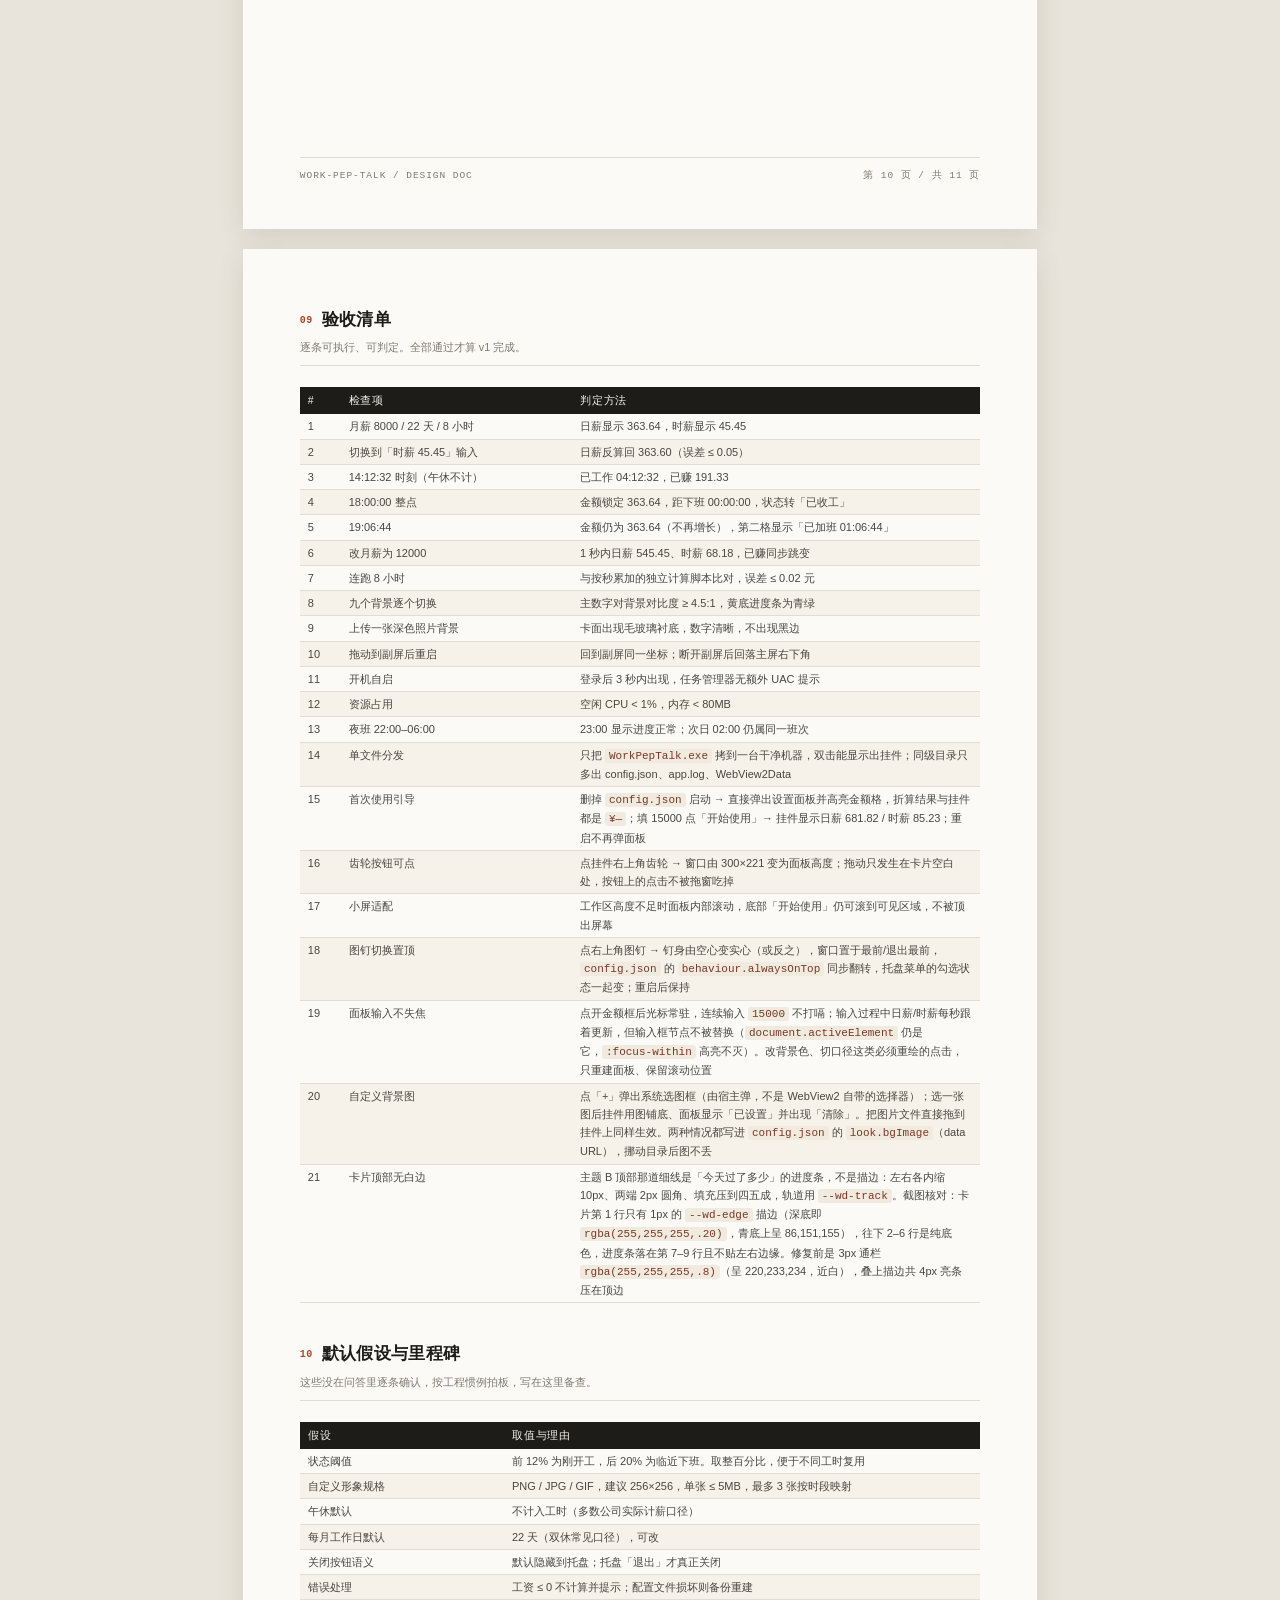
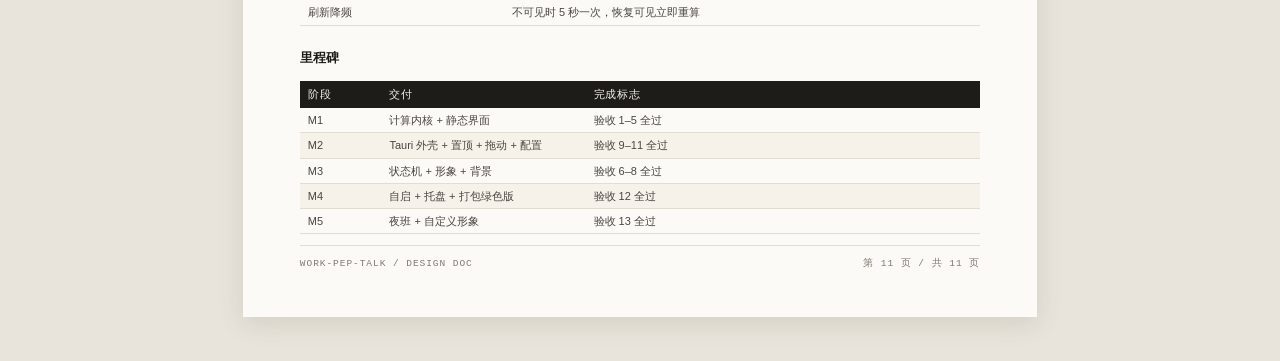
==== commit dc91d730: "主题 B 顶部那条不是白边，是进度条压到了边上 用户看到卡片顶边一条近白横线，以为是边框没擦干净。实际是 .wd-B 把 .wd-bar （今天过了多少的进度条）绝对定位到 left/right:0、" ====
--- a/上班鼓励器-设计书-v1.html
+++ b/上班鼓励器-设计书-v1.html
@@ -535,6 +535,7 @@
       <tr><td>18</td><td>图钉切换置顶</td><td>点右上角图钉 → 钉身由空心变实心（或反之），窗口置于最前/退出最前，<code>config.json</code> 的 <code>behaviour.alwaysOnTop</code> 同步翻转，托盘菜单的勾选状态一起变；重启后保持</td></tr>
       <tr><td>19</td><td>面板输入不失焦</td><td>点开金额框后光标常驻，连续输入 <code>15000</code> 不打嗝；输入过程中日薪/时薪每秒跟着更新，但输入框节点不被替换（<code>document.activeElement</code> 仍是它，<code>:focus-within</code> 高亮不灭）。改背景色、切口径这类必须重绘的点击，只重建面板、保留滚动位置</td></tr>
       <tr><td>20</td><td>自定义背景图</td><td>点「+」弹出系统选图框（由宿主弹，不是 WebView2 自带的选择器）；选一张图后挂件用图铺底、面板显示「已设置」并出现「清除」。把图片文件直接拖到挂件上同样生效。两种情况都写进 <code>config.json</code> 的 <code>look.bgImage</code>（data URL），挪动目录后图不丢</td></tr>
+      <tr><td>21</td><td>卡片顶部无白边</td><td>主题 B 顶部那道细线是「今天过了多少」的进度条，不是描边：左右各内缩 10px、两端 2px 圆角、填充压到四五成，轨道用 <code>--wd-track</code>。截图核对：卡片第 1 行只有 1px 的 <code>--wd-edge</code> 描边（深底即 <code>rgba(255,255,255,.20)</code>，青底上呈 86,151,155），往下 2–6 行是纯底色，进度条落在第 7–9 行且不贴左右边缘。修复前是 3px 通栏 <code>rgba(255,255,255,.8)</code>（呈 220,233,234，近白），叠上描边共 4px 亮条压在顶边</td></tr>
     </tbody>
   </table>
 
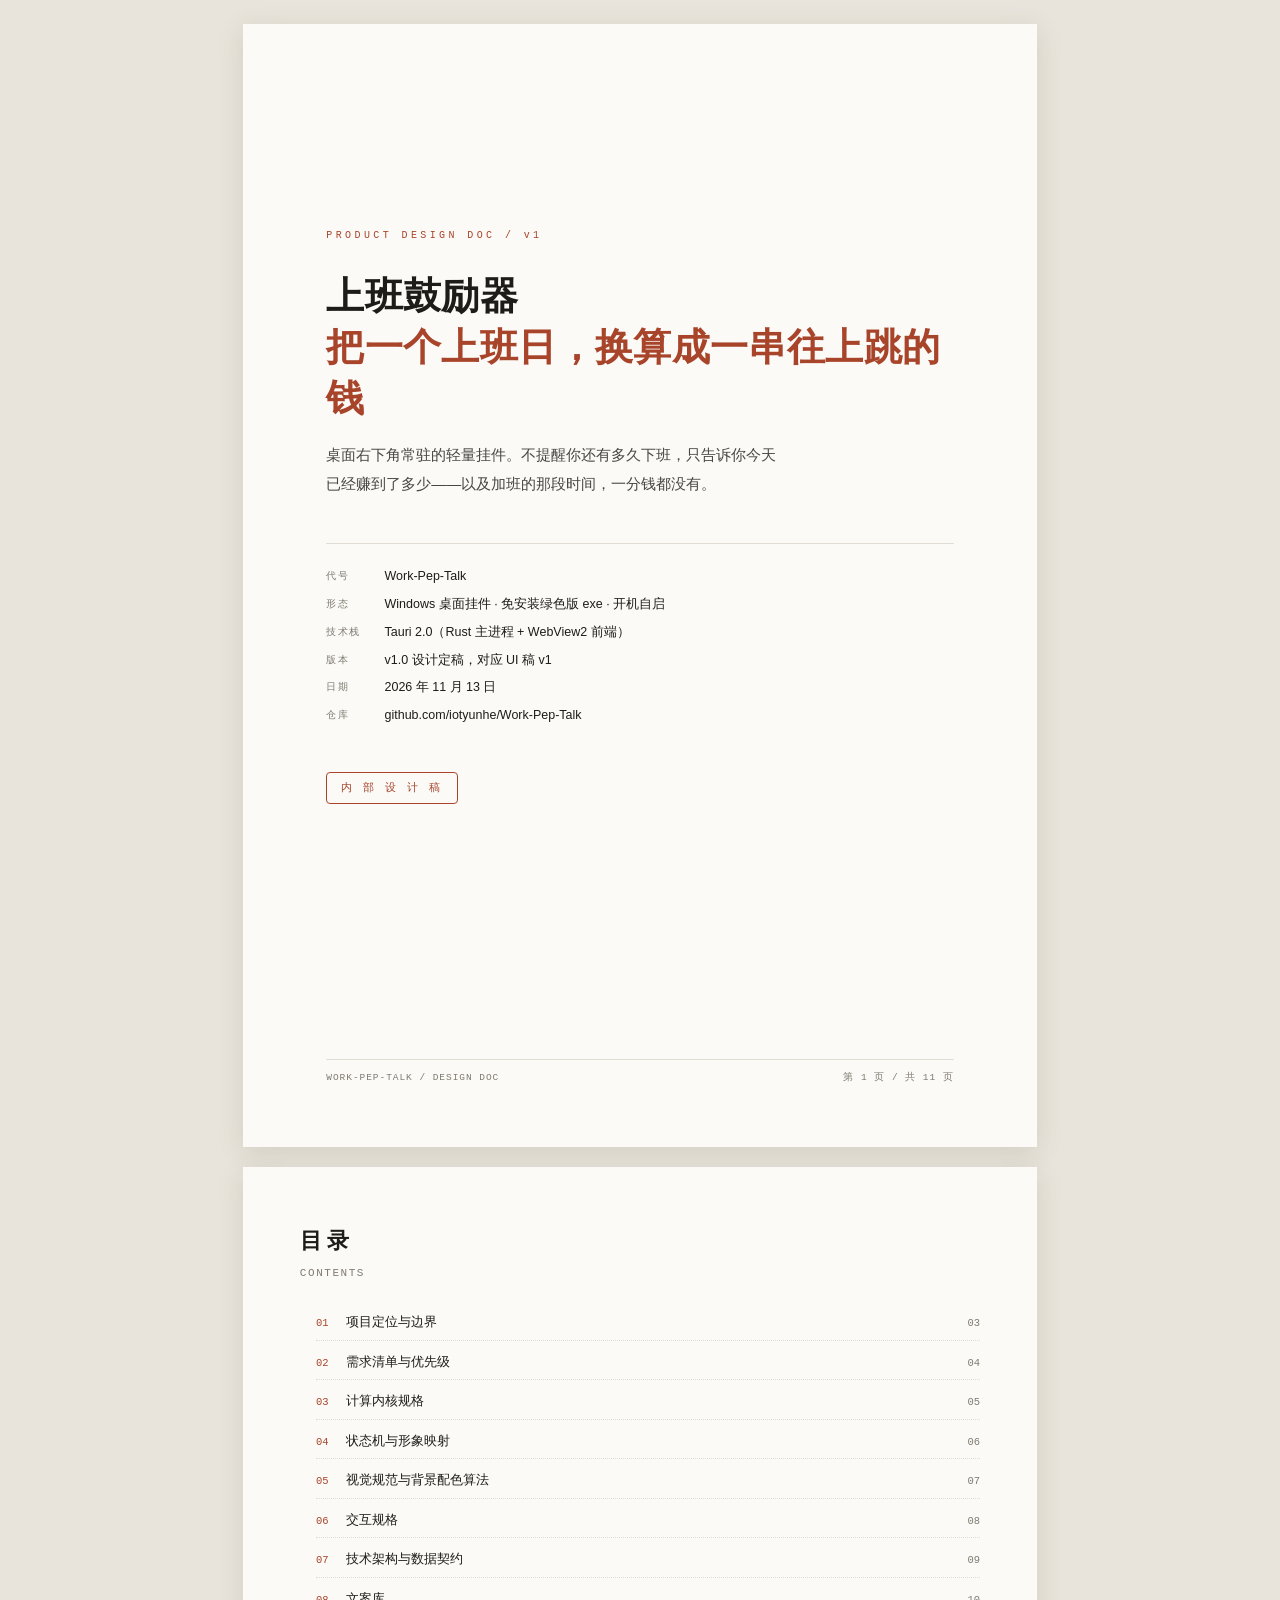
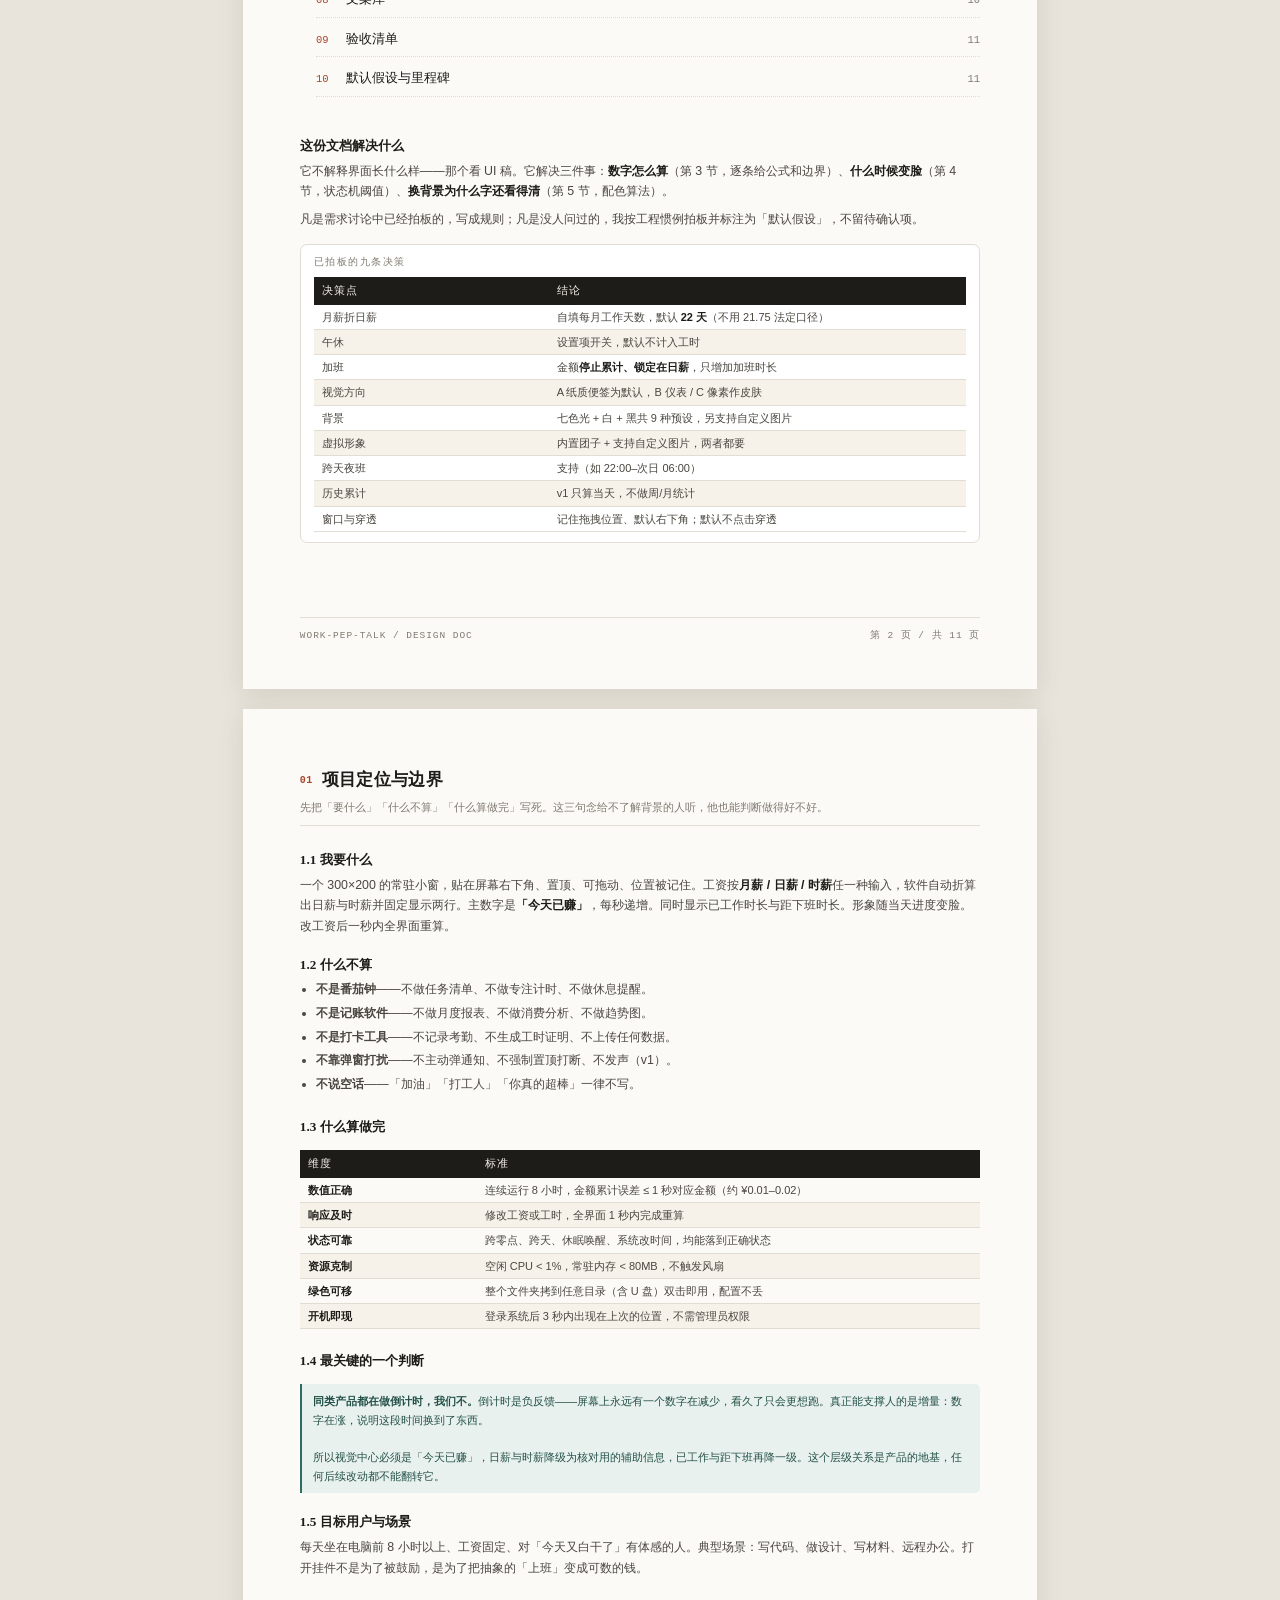
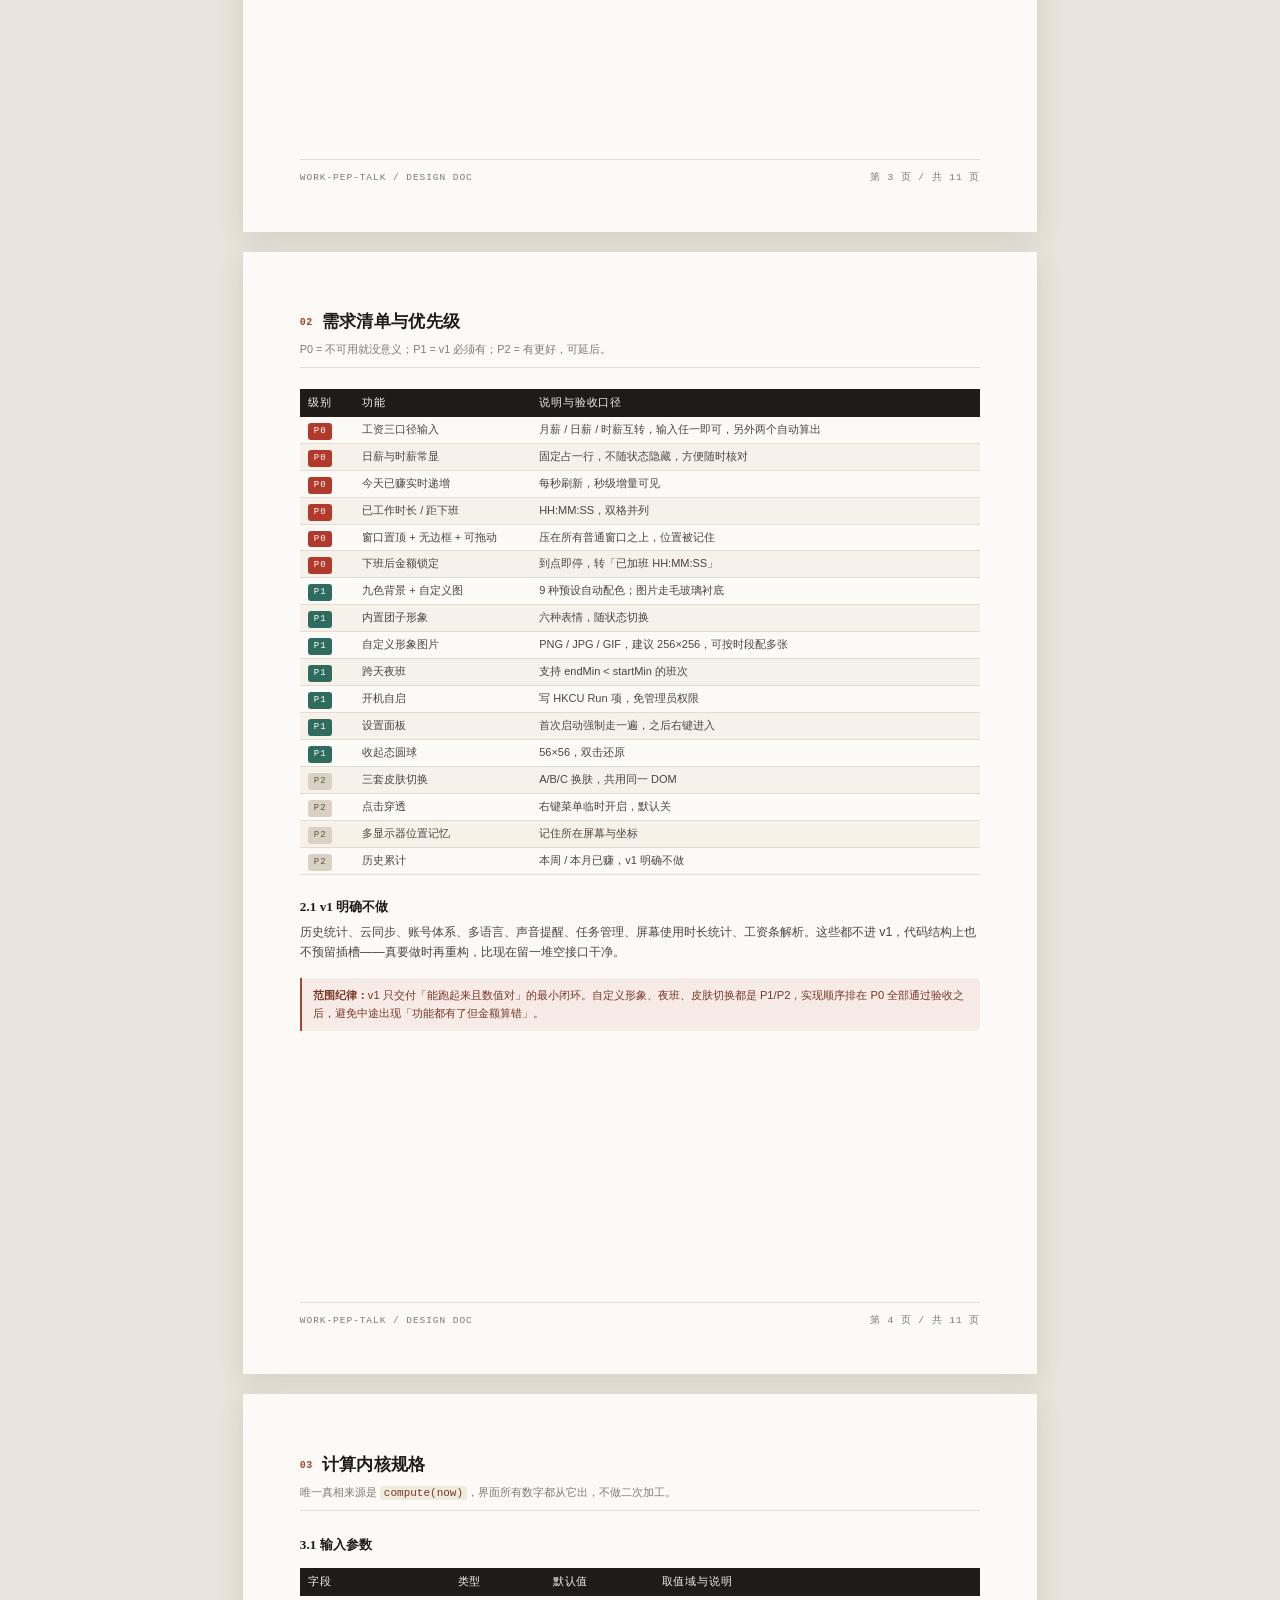
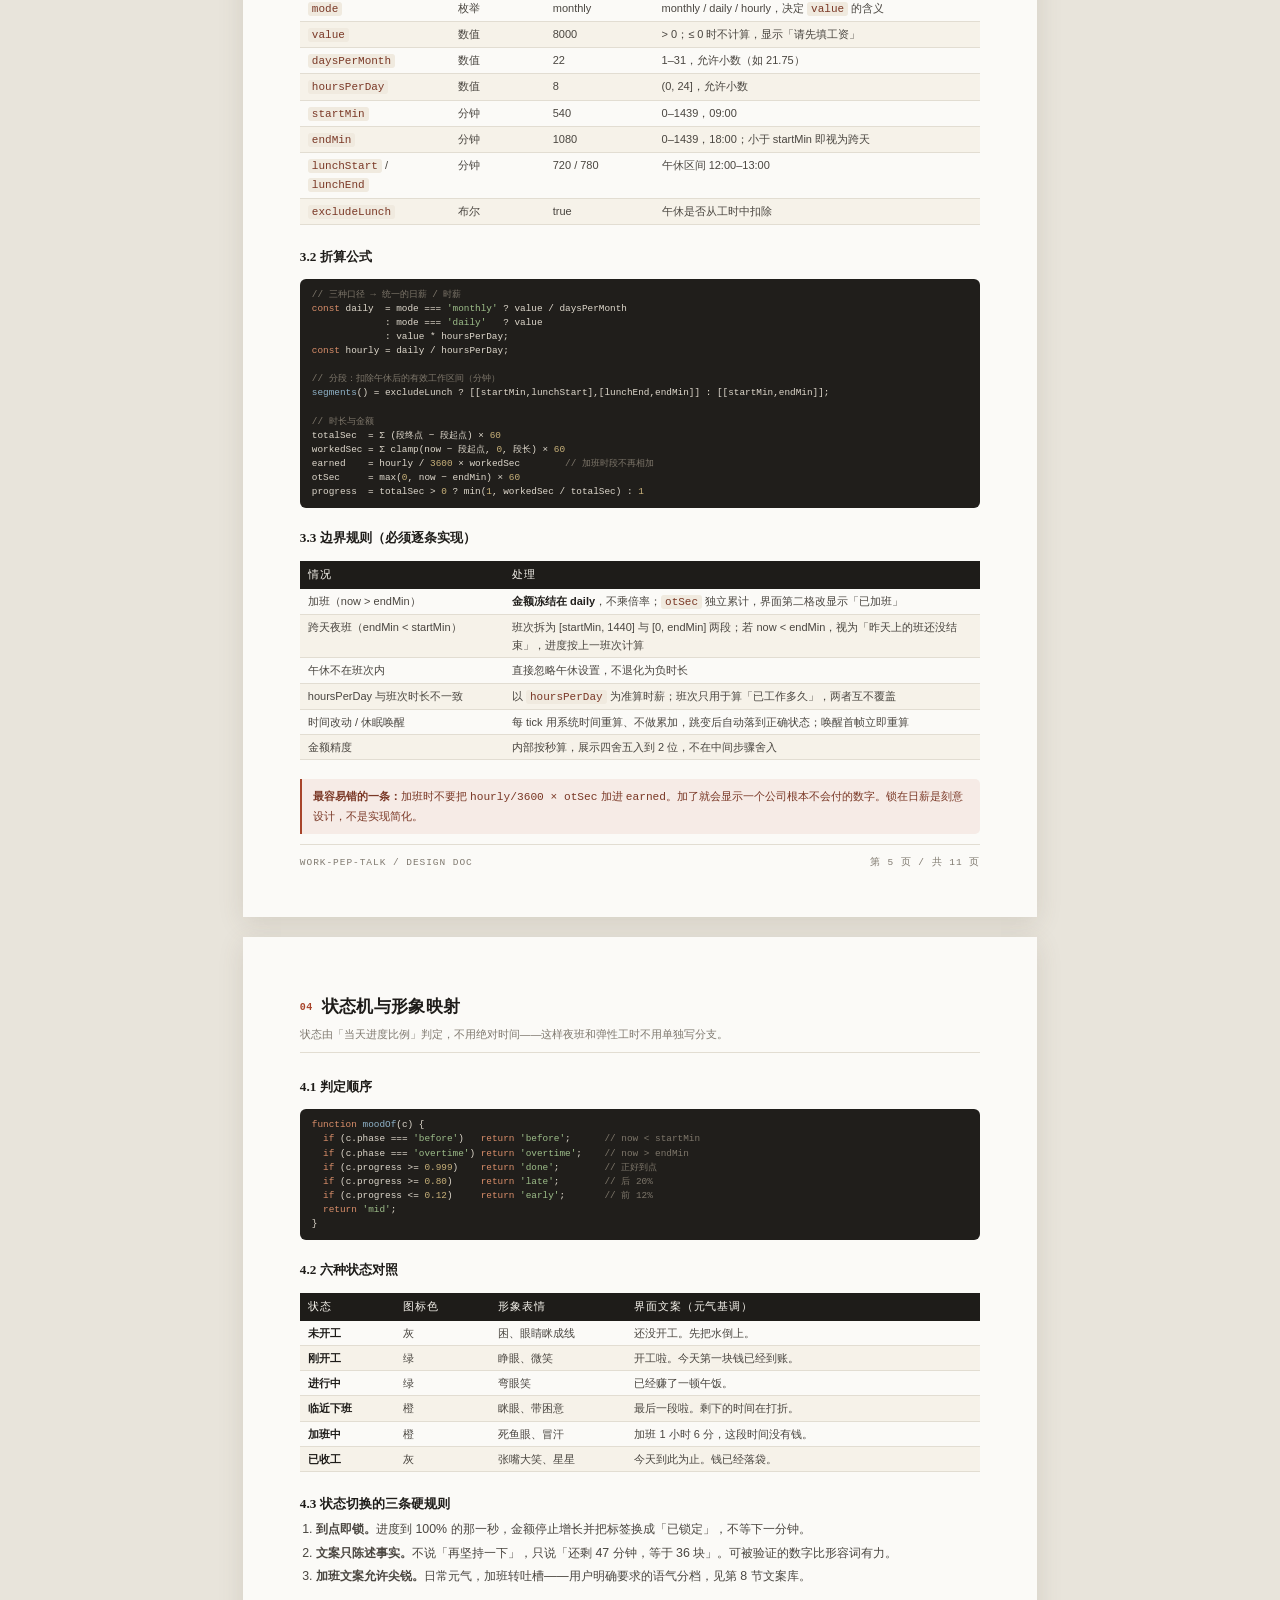
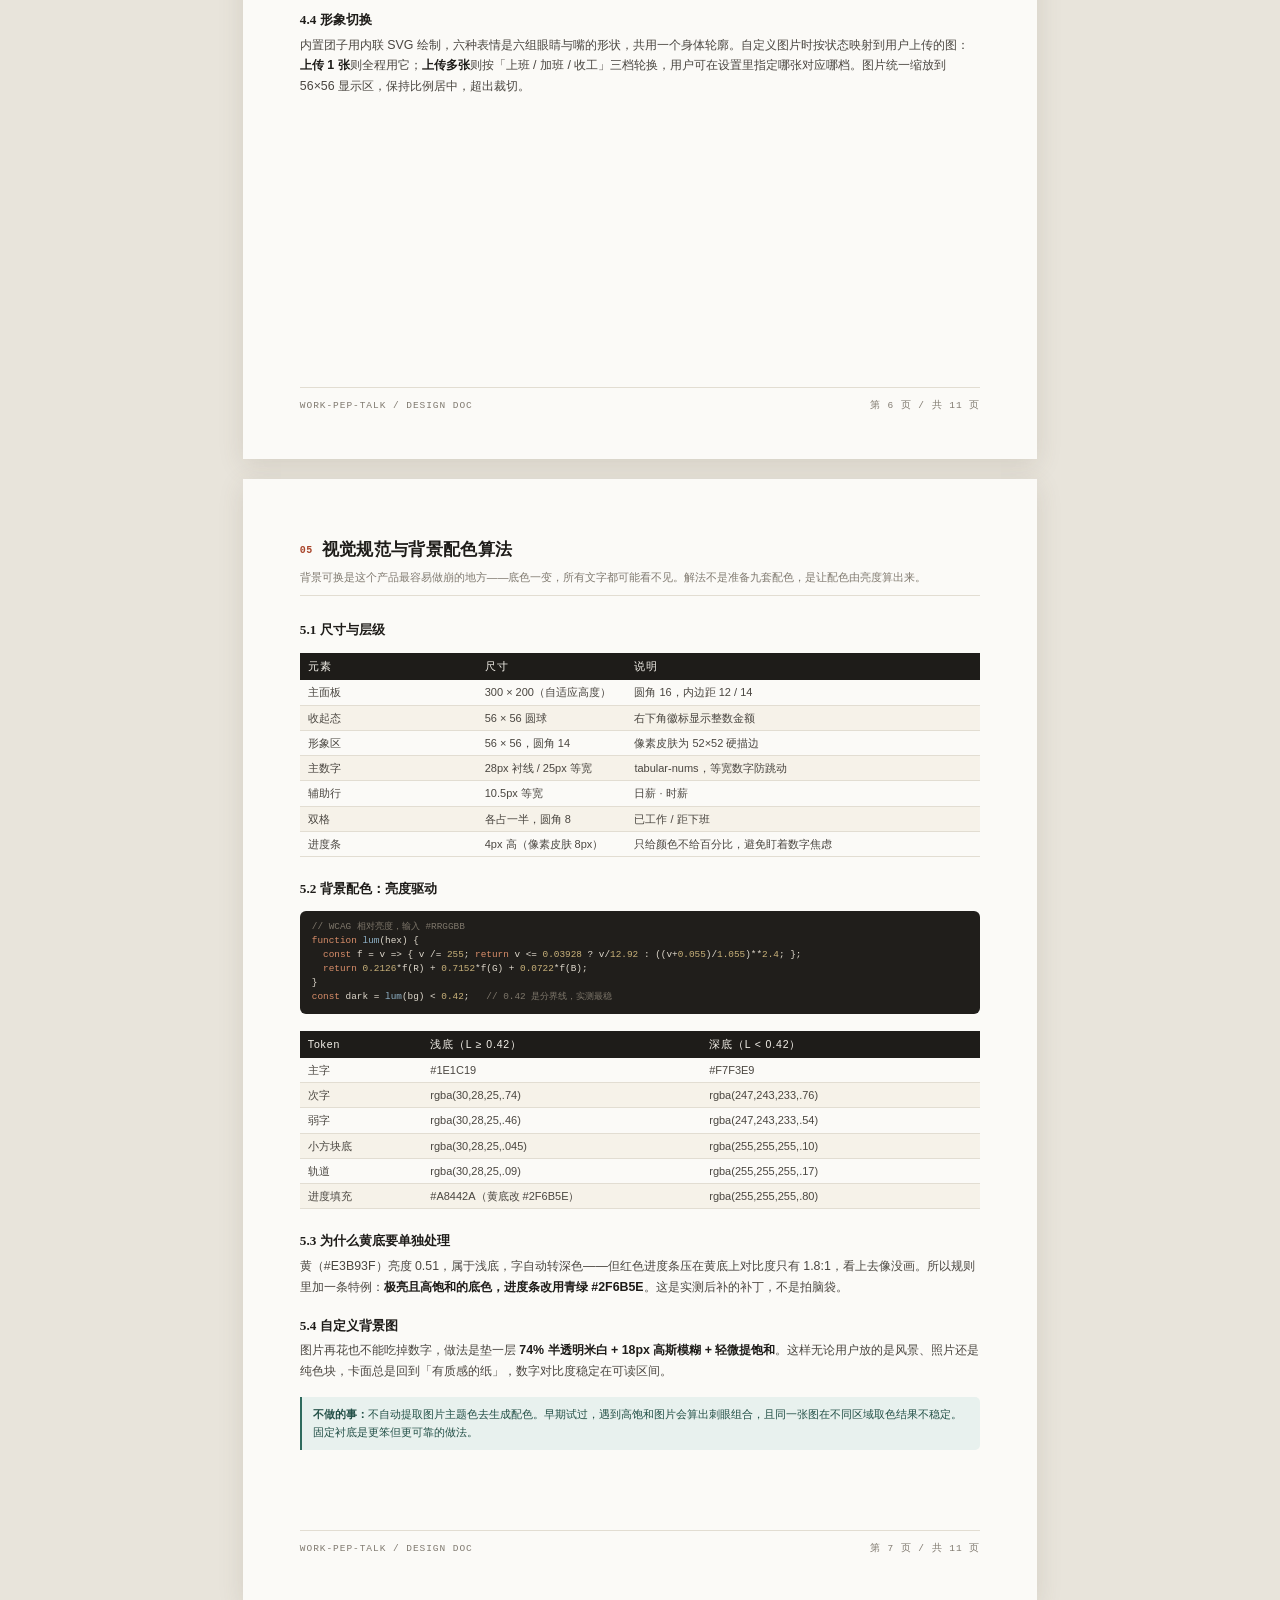
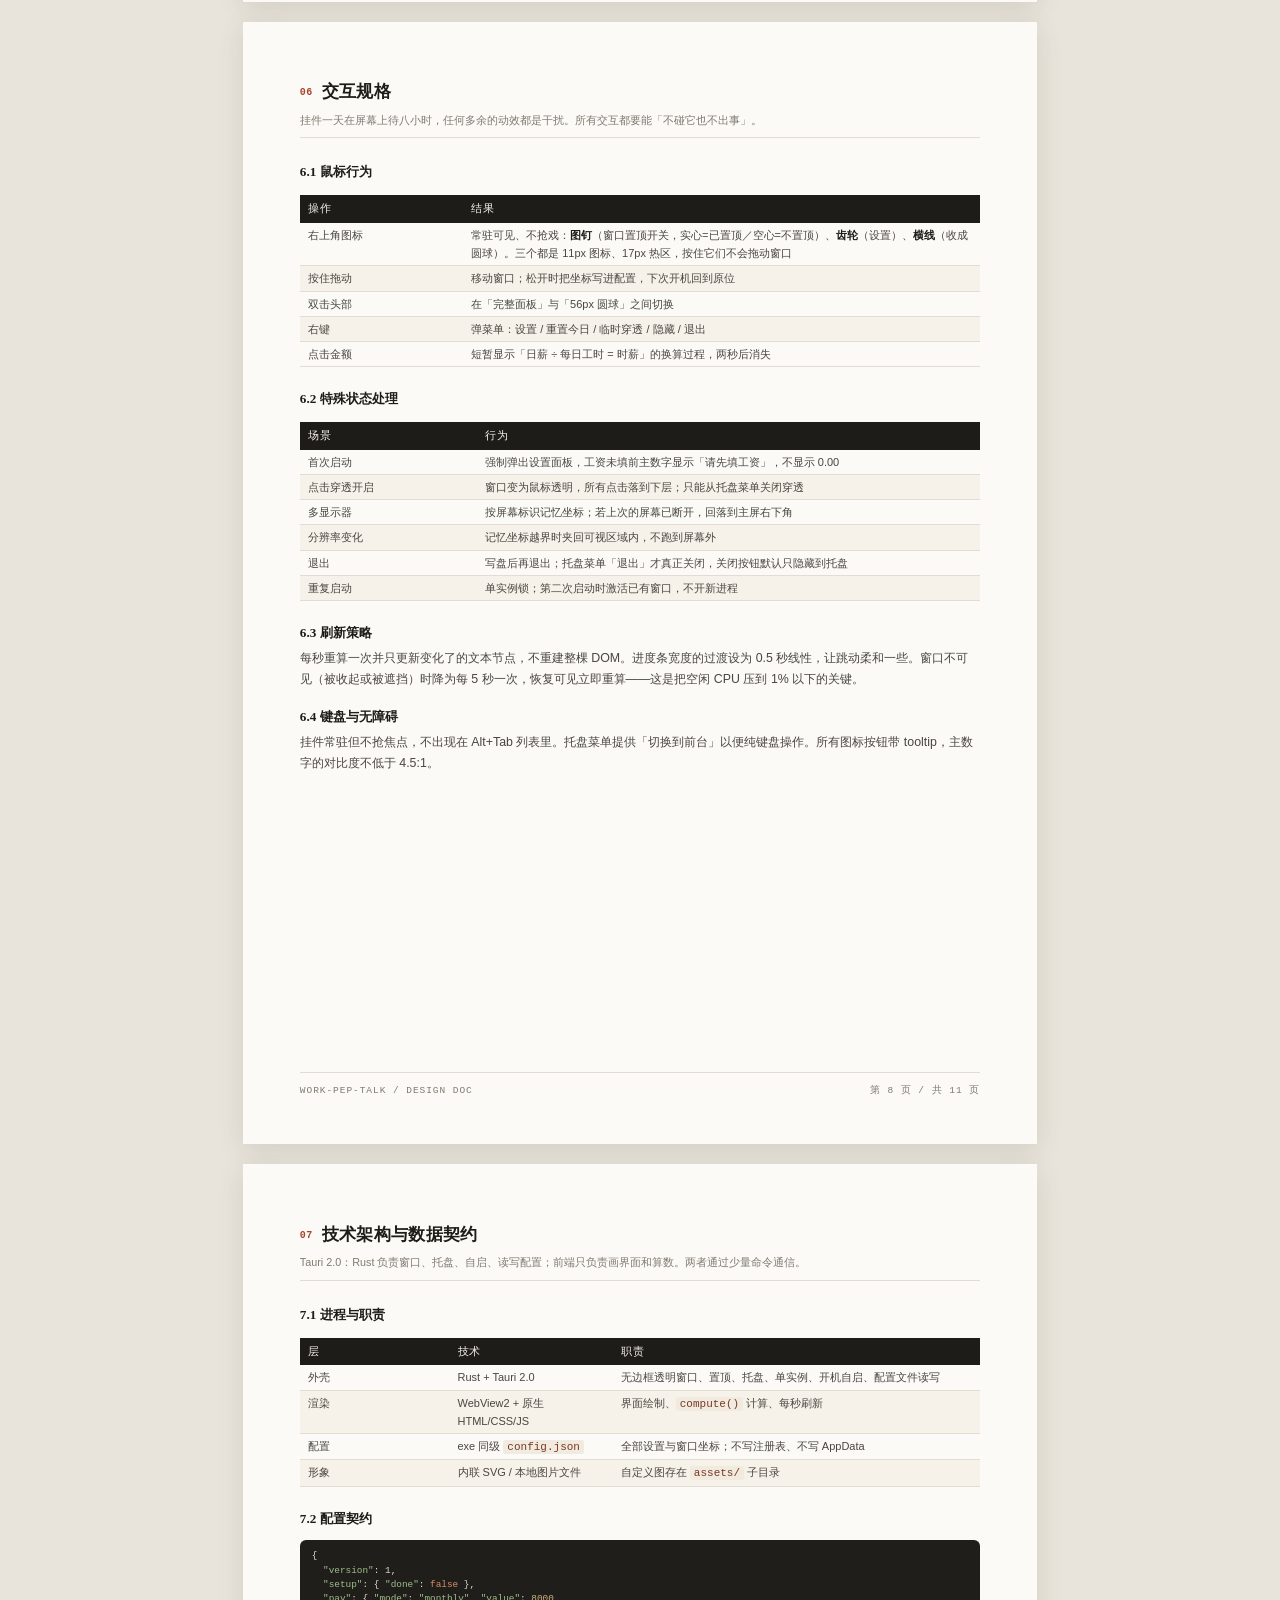
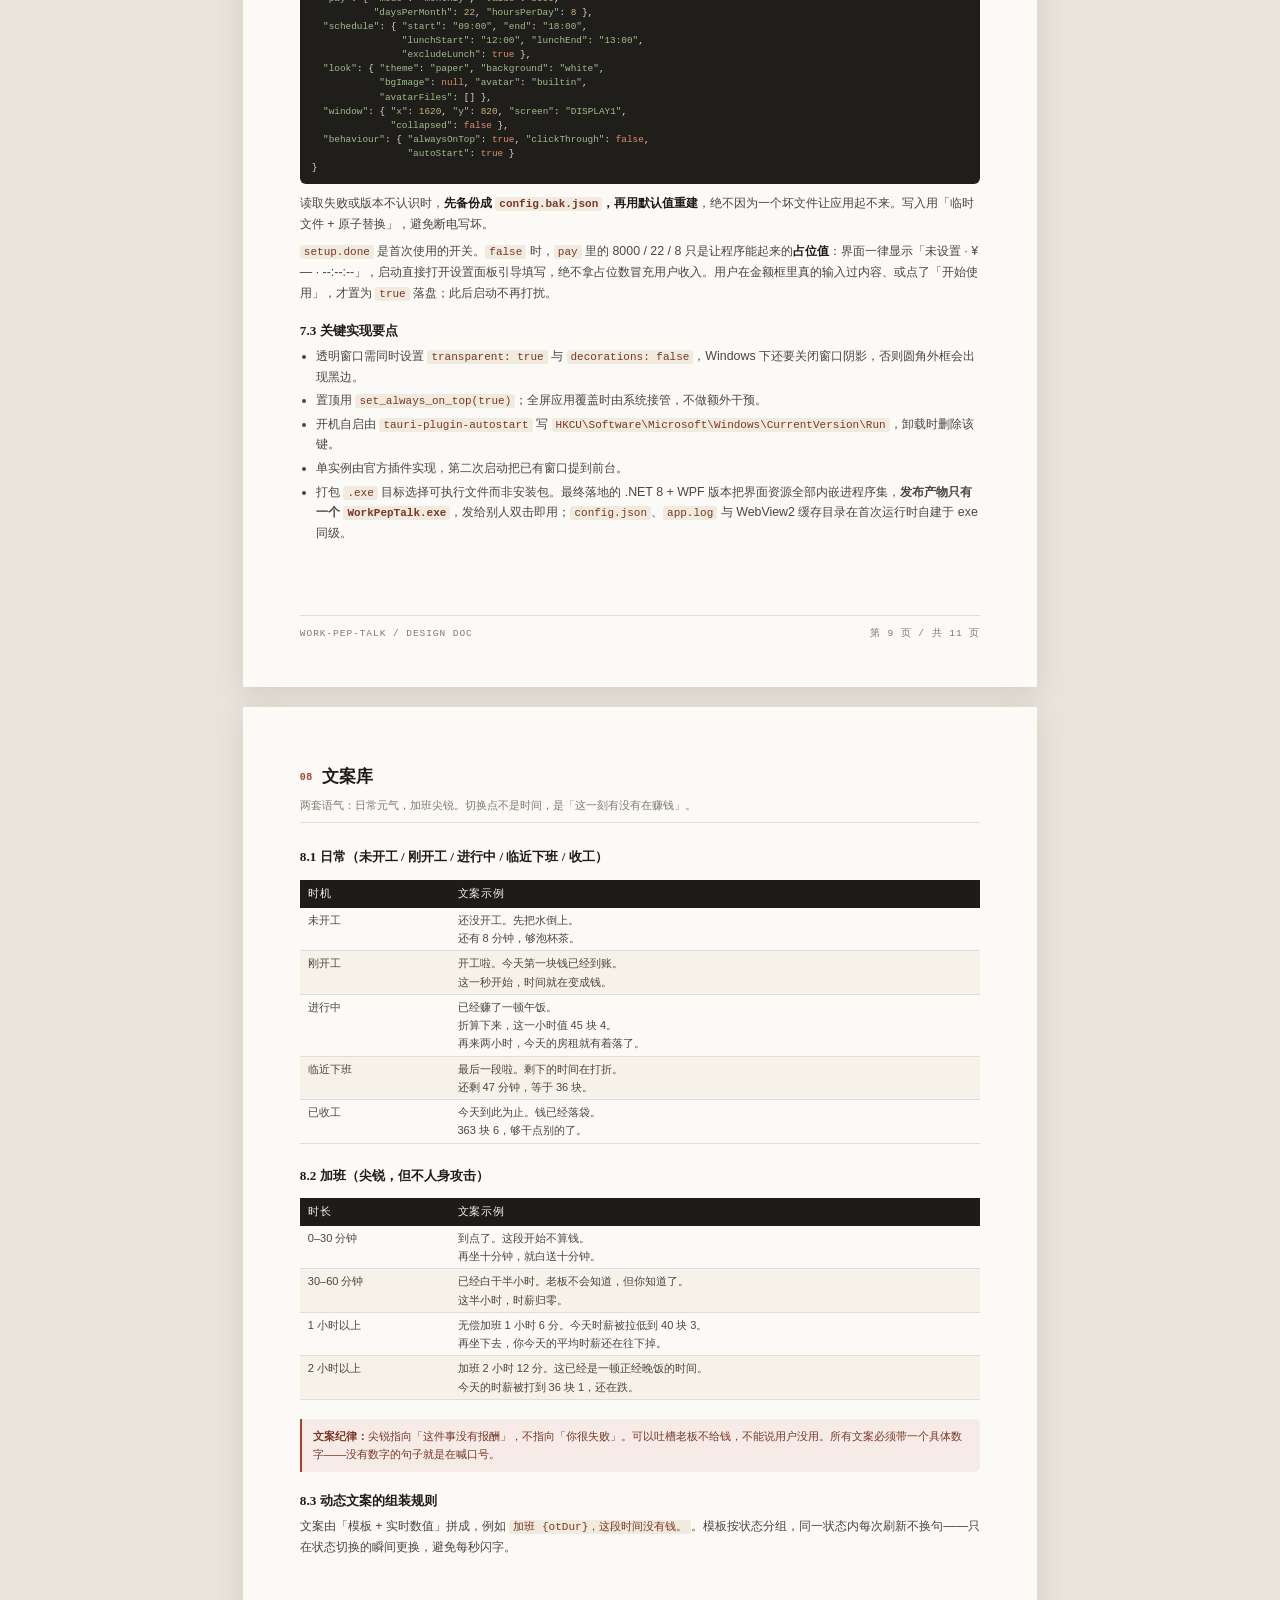
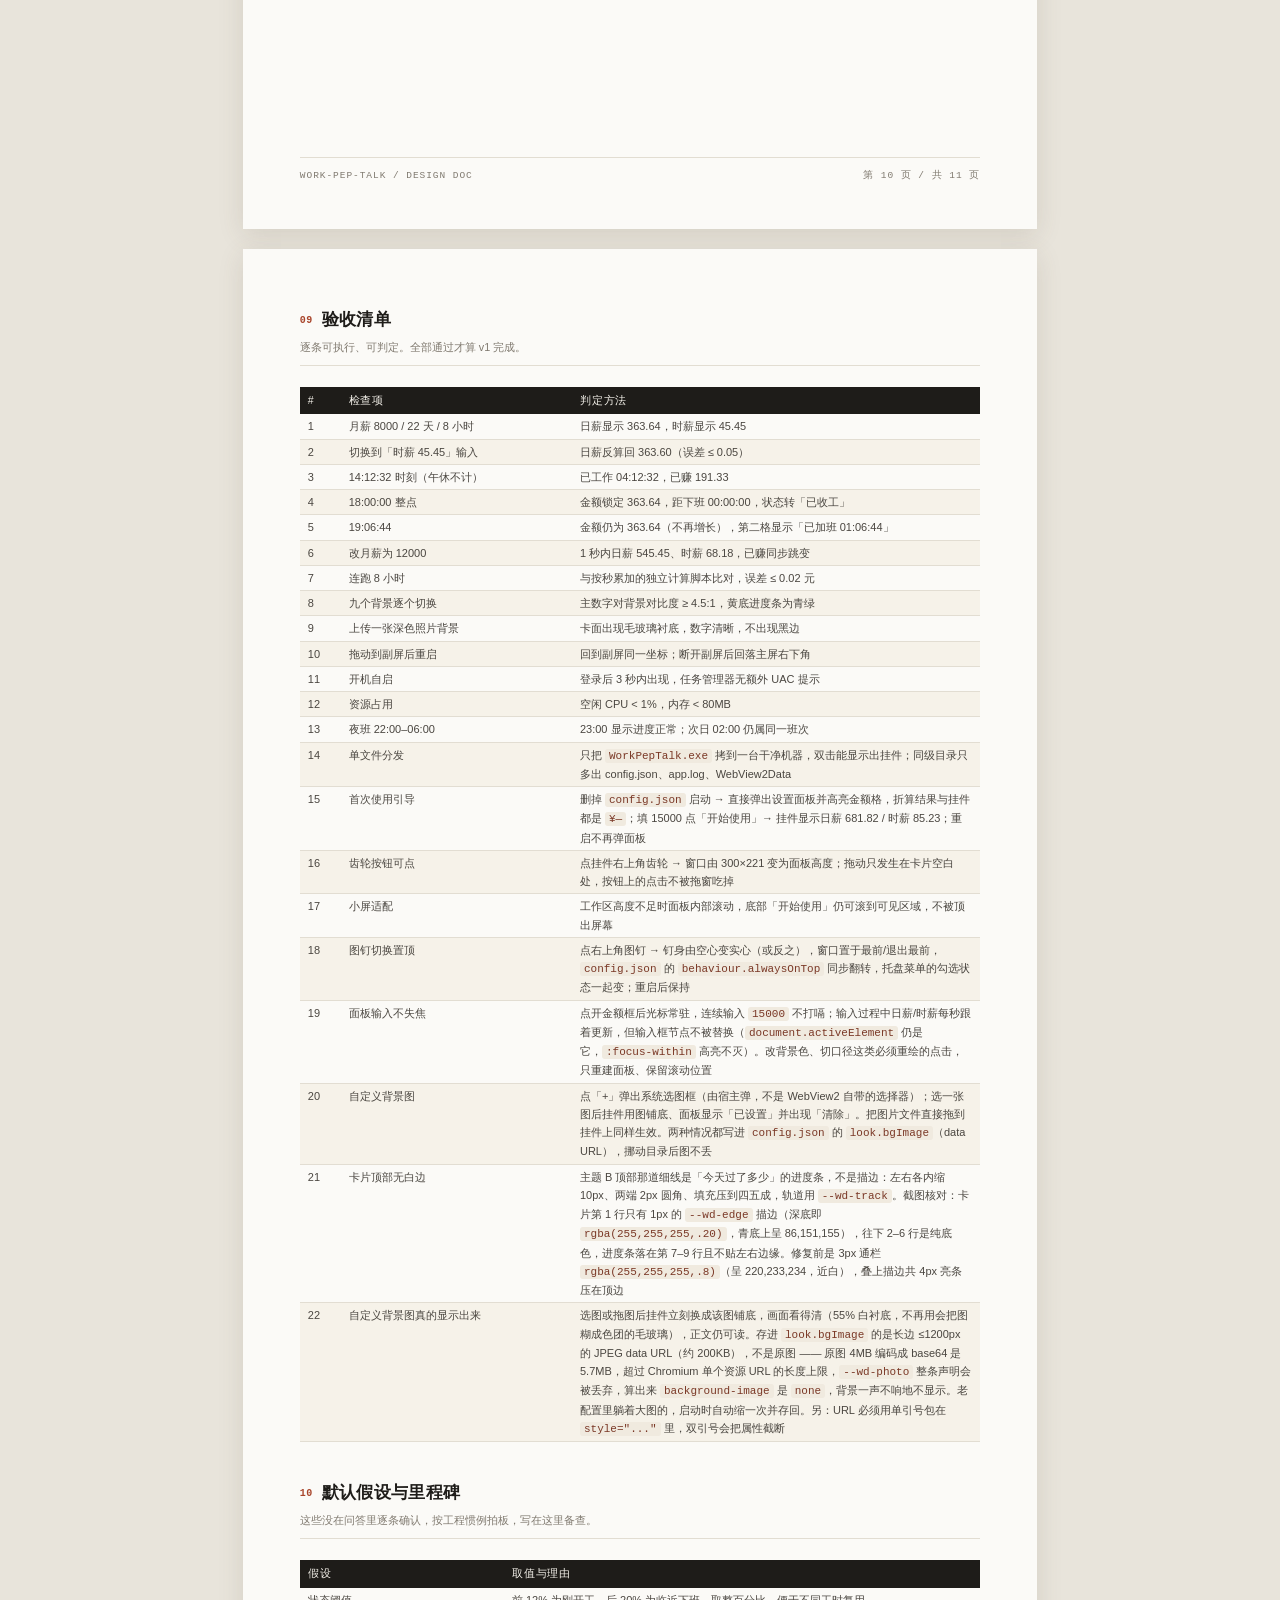
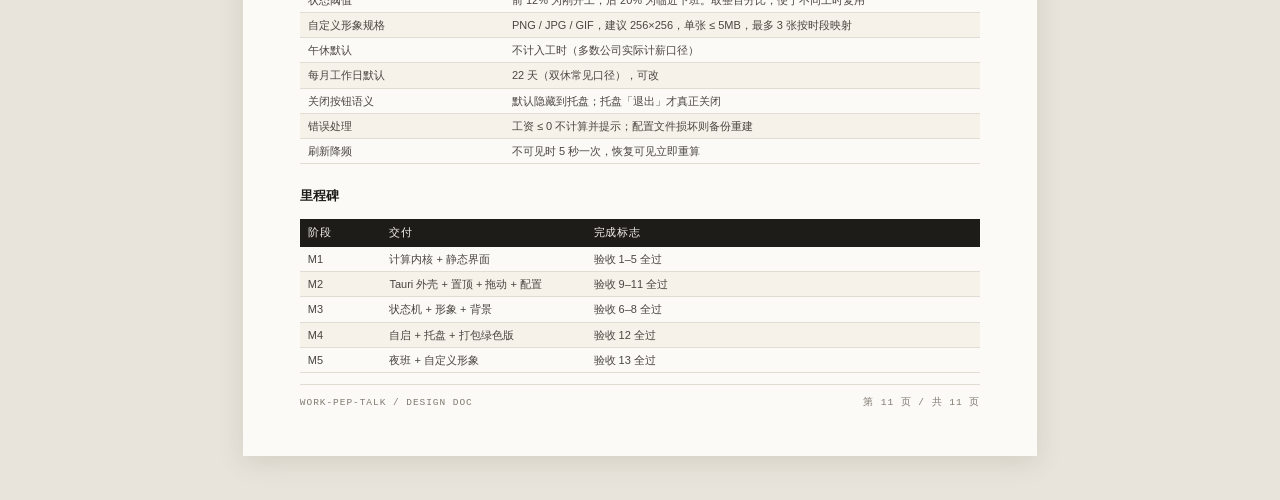
==== commit 6c5201ca: "背景图选了也不显示：双引号截断属性 + 大图超 URL 上限 用户选图成功、拖图也试过，挂件背景始终不变。两个 bug 叠在一起。  1) render.js 把 --wd-photo:url(".." ====
--- a/上班鼓励器-设计书-v1.html
+++ b/上班鼓励器-设计书-v1.html
@@ -536,6 +536,7 @@
       <tr><td>19</td><td>面板输入不失焦</td><td>点开金额框后光标常驻，连续输入 <code>15000</code> 不打嗝；输入过程中日薪/时薪每秒跟着更新，但输入框节点不被替换（<code>document.activeElement</code> 仍是它，<code>:focus-within</code> 高亮不灭）。改背景色、切口径这类必须重绘的点击，只重建面板、保留滚动位置</td></tr>
       <tr><td>20</td><td>自定义背景图</td><td>点「+」弹出系统选图框（由宿主弹，不是 WebView2 自带的选择器）；选一张图后挂件用图铺底、面板显示「已设置」并出现「清除」。把图片文件直接拖到挂件上同样生效。两种情况都写进 <code>config.json</code> 的 <code>look.bgImage</code>（data URL），挪动目录后图不丢</td></tr>
       <tr><td>21</td><td>卡片顶部无白边</td><td>主题 B 顶部那道细线是「今天过了多少」的进度条，不是描边：左右各内缩 10px、两端 2px 圆角、填充压到四五成，轨道用 <code>--wd-track</code>。截图核对：卡片第 1 行只有 1px 的 <code>--wd-edge</code> 描边（深底即 <code>rgba(255,255,255,.20)</code>，青底上呈 86,151,155），往下 2–6 行是纯底色，进度条落在第 7–9 行且不贴左右边缘。修复前是 3px 通栏 <code>rgba(255,255,255,.8)</code>（呈 220,233,234，近白），叠上描边共 4px 亮条压在顶边</td></tr>
+      <tr><td>22</td><td>自定义背景图真的显示出来</td><td>选图或拖图后挂件立刻换成该图铺底，画面看得清（55% 白衬底，不再用会把图糊成色团的毛玻璃），正文仍可读。存进 <code>look.bgImage</code> 的是长边 ≤1200px 的 JPEG data URL（约 200KB），不是原图 —— 原图 4MB 编码成 base64 是 5.7MB，超过 Chromium 单个资源 URL 的长度上限，<code>--wd-photo</code> 整条声明会被丢弃，算出来 <code>background-image</code> 是 <code>none</code>，背景一声不响地不显示。老配置里躺着大图的，启动时自动缩一次并存回。另：URL 必须用单引号包在 <code>style="..."</code> 里，双引号会把属性截断</td></tr>
     </tbody>
   </table>
 
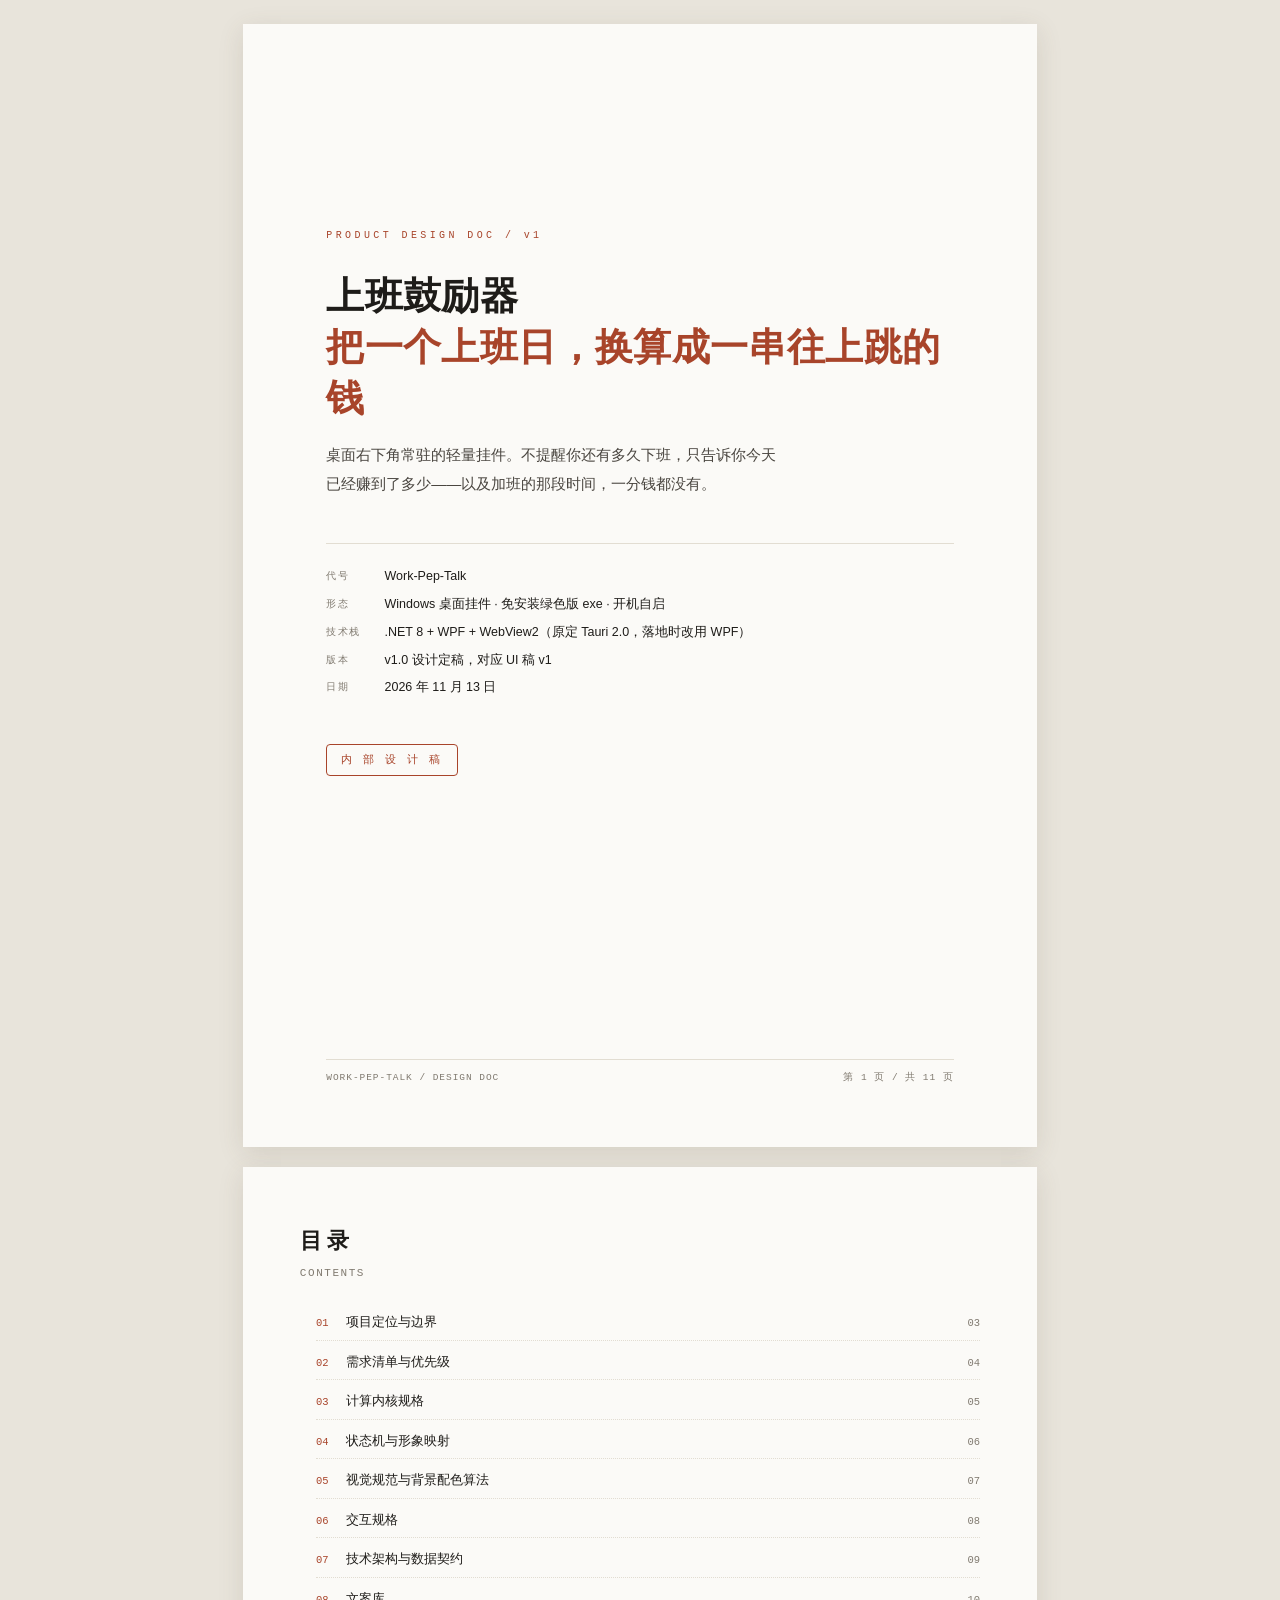
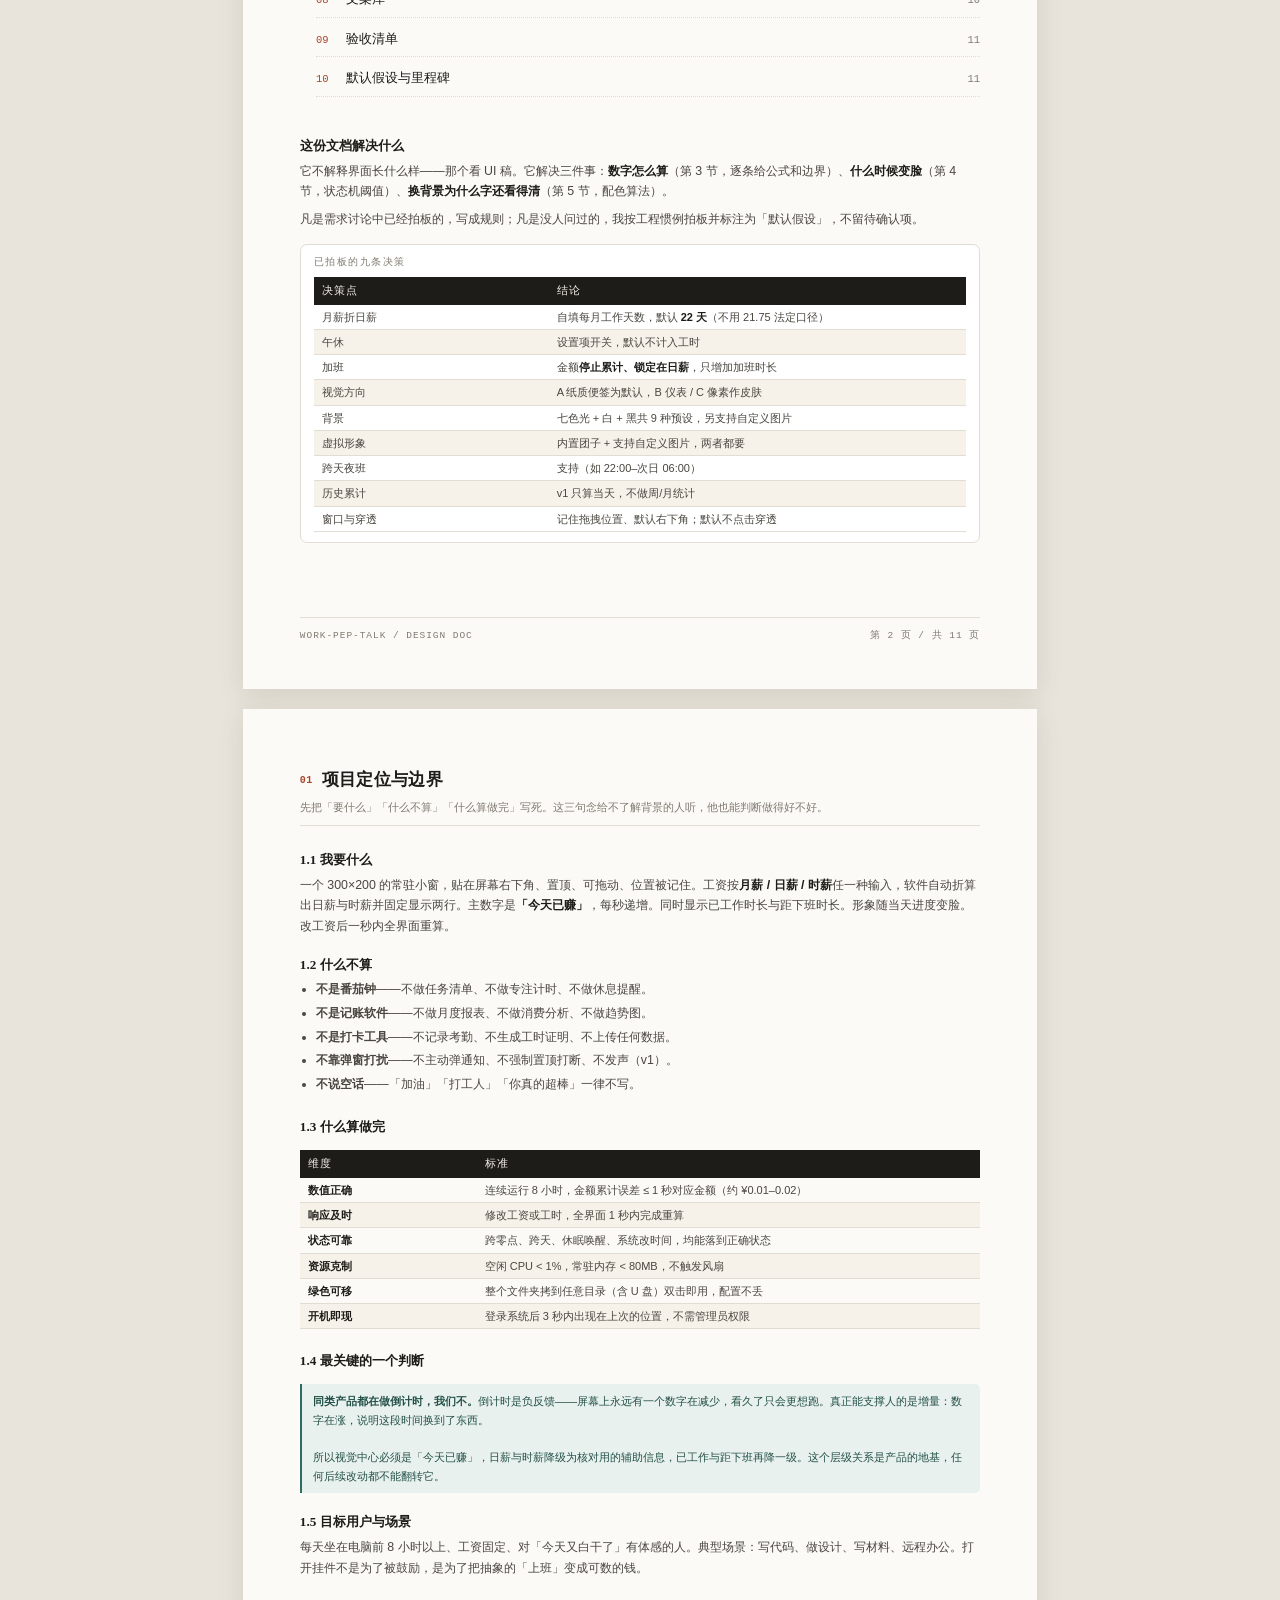
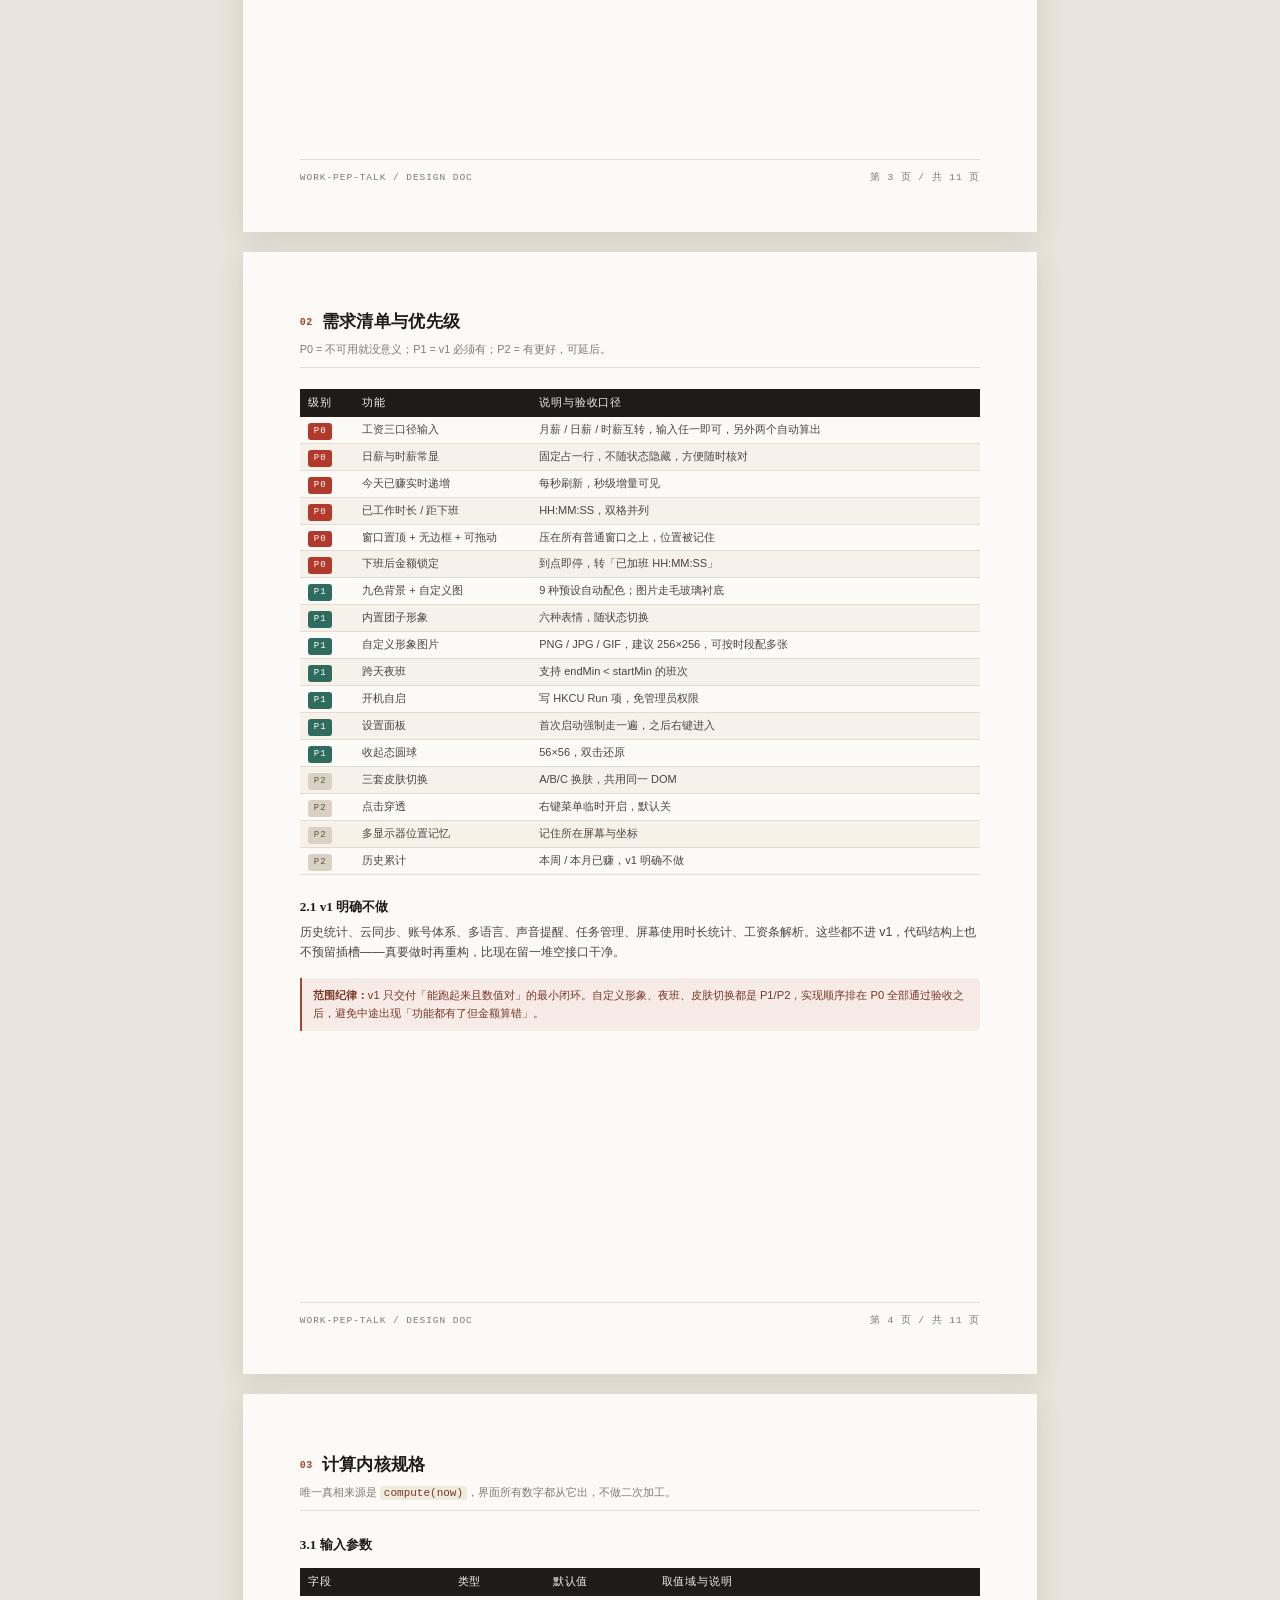
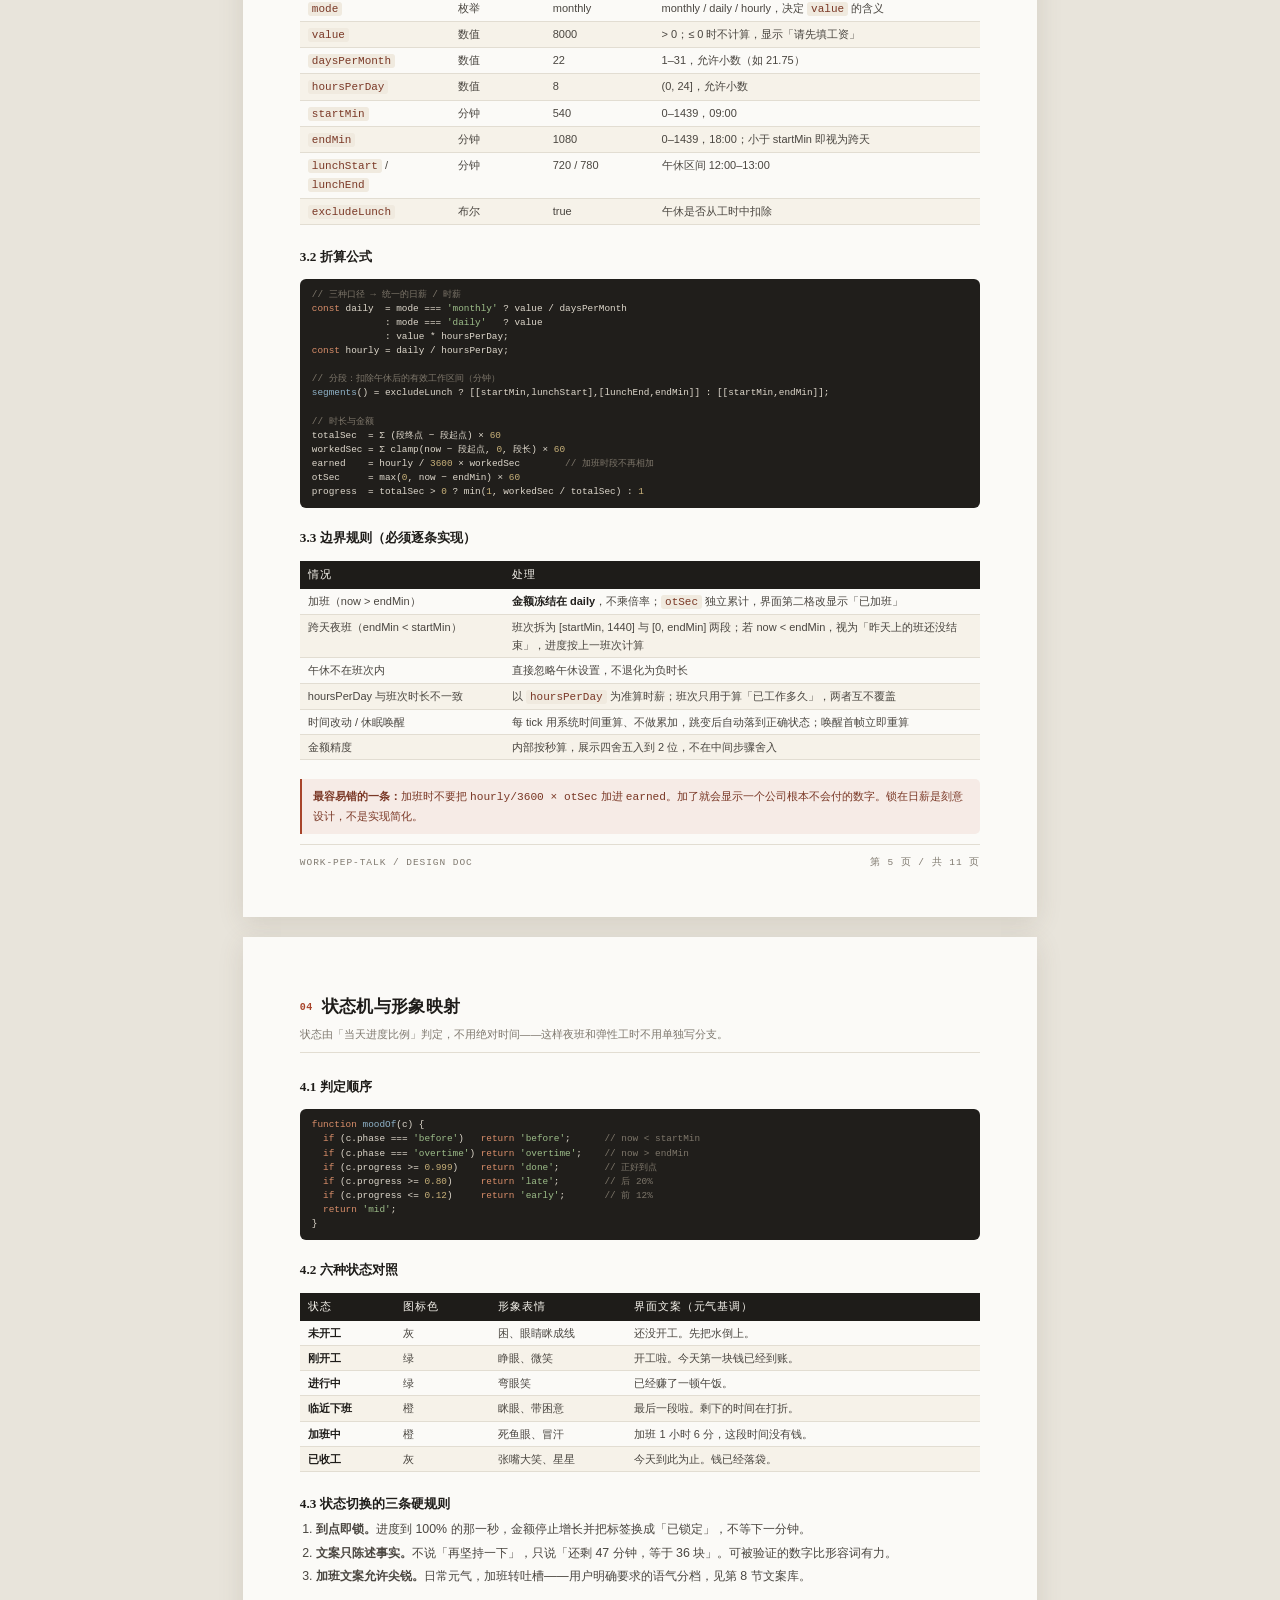
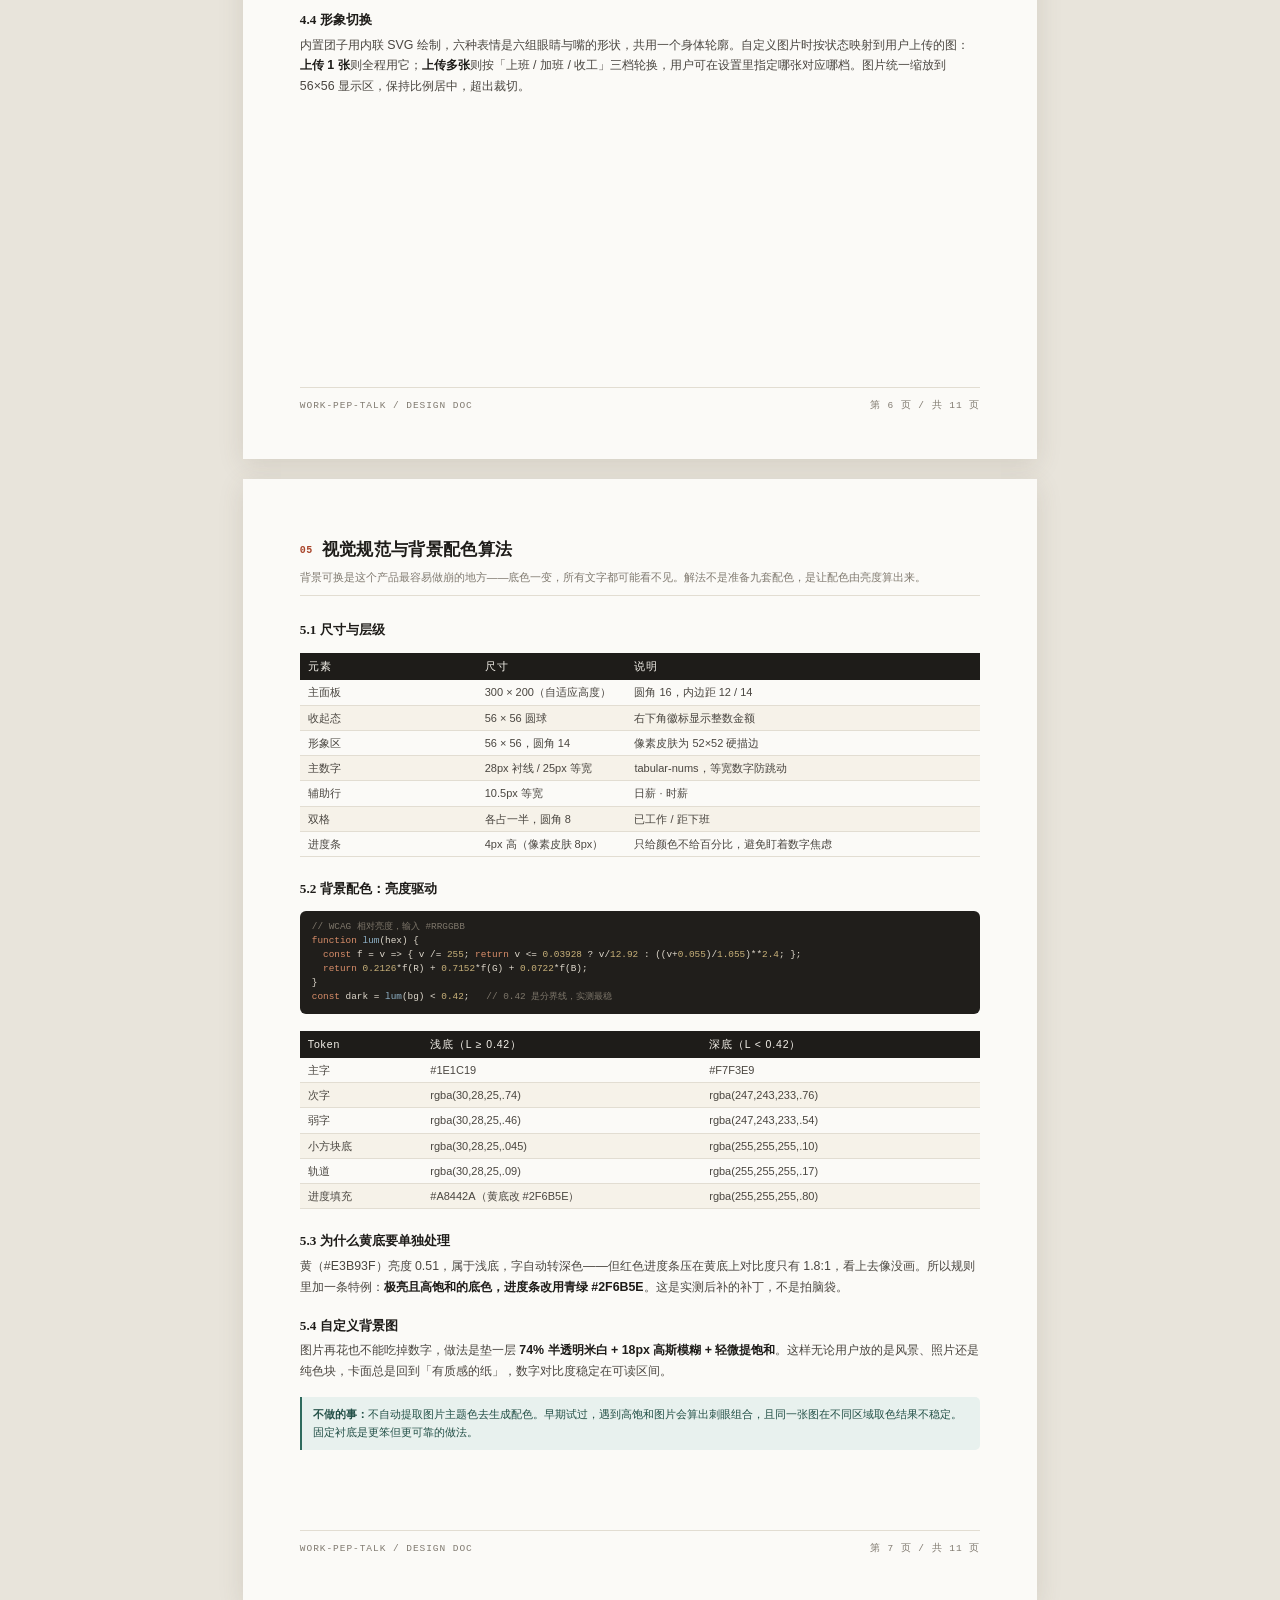
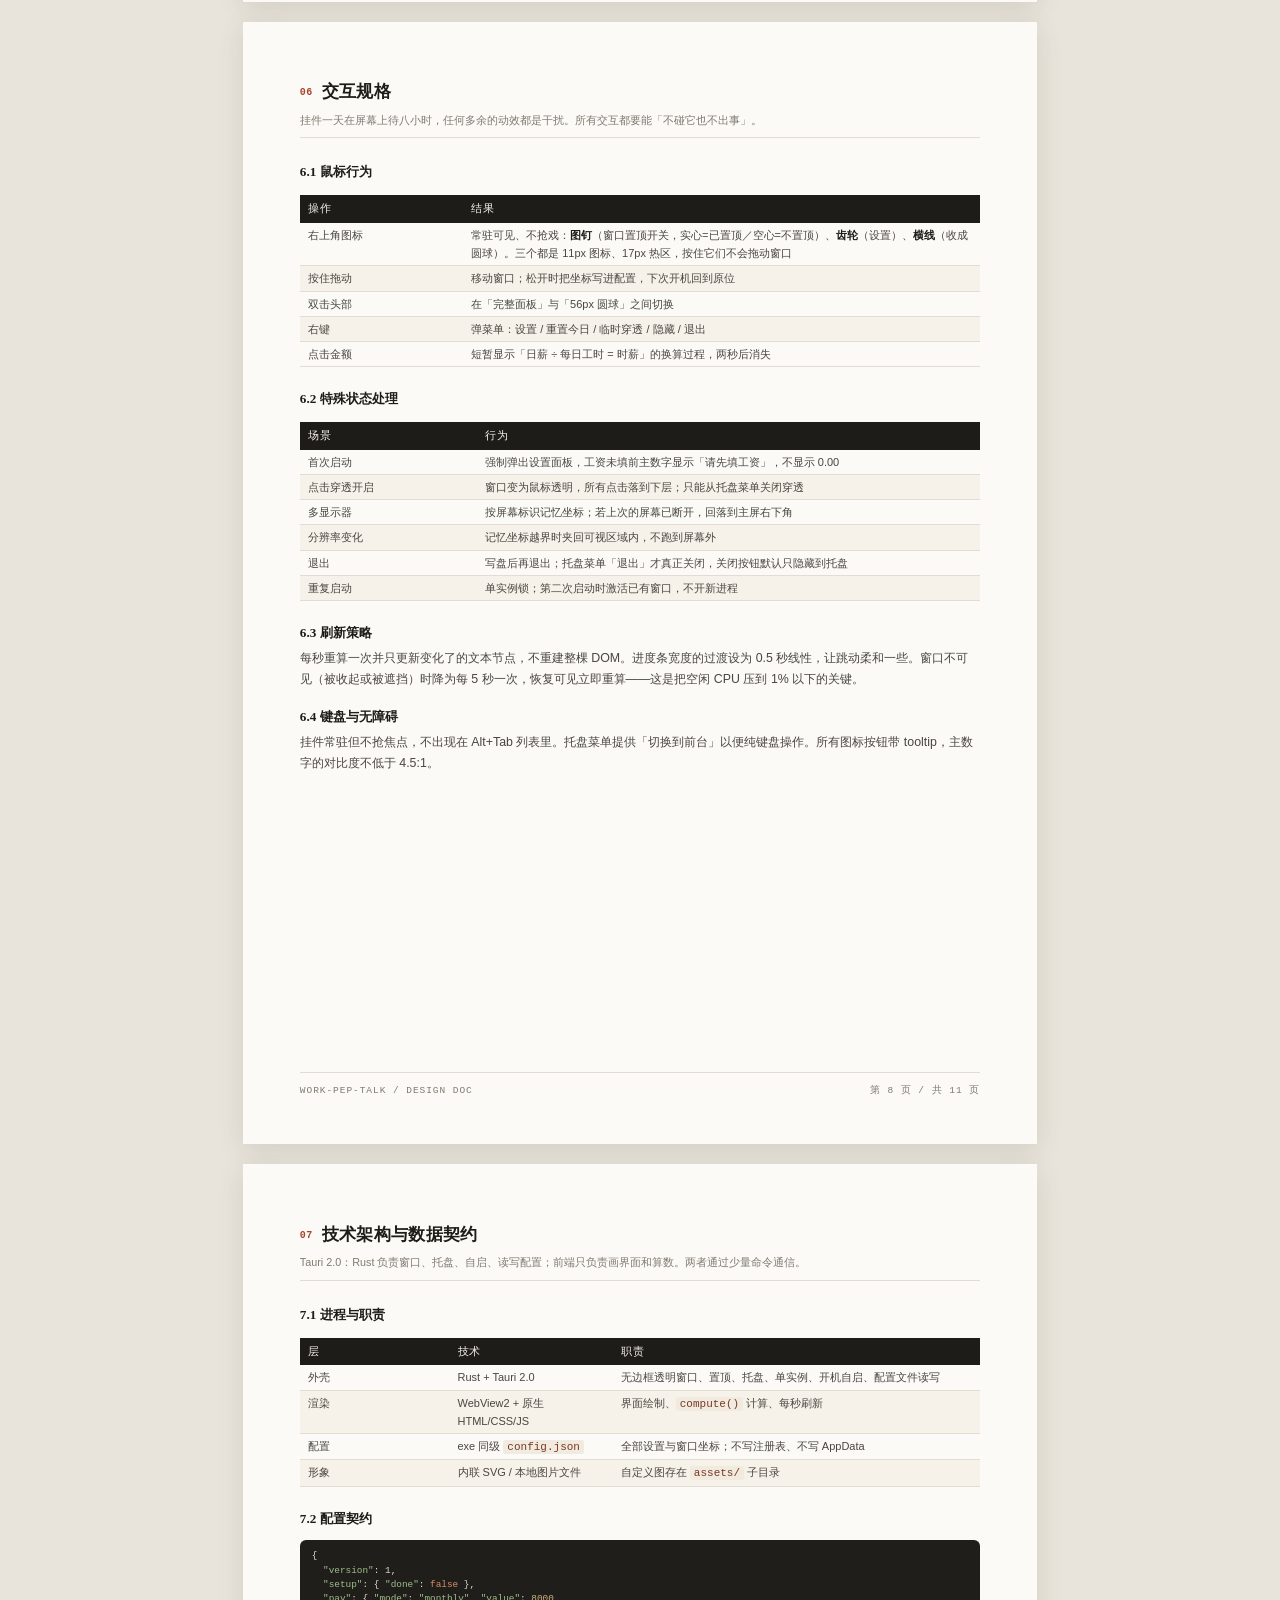
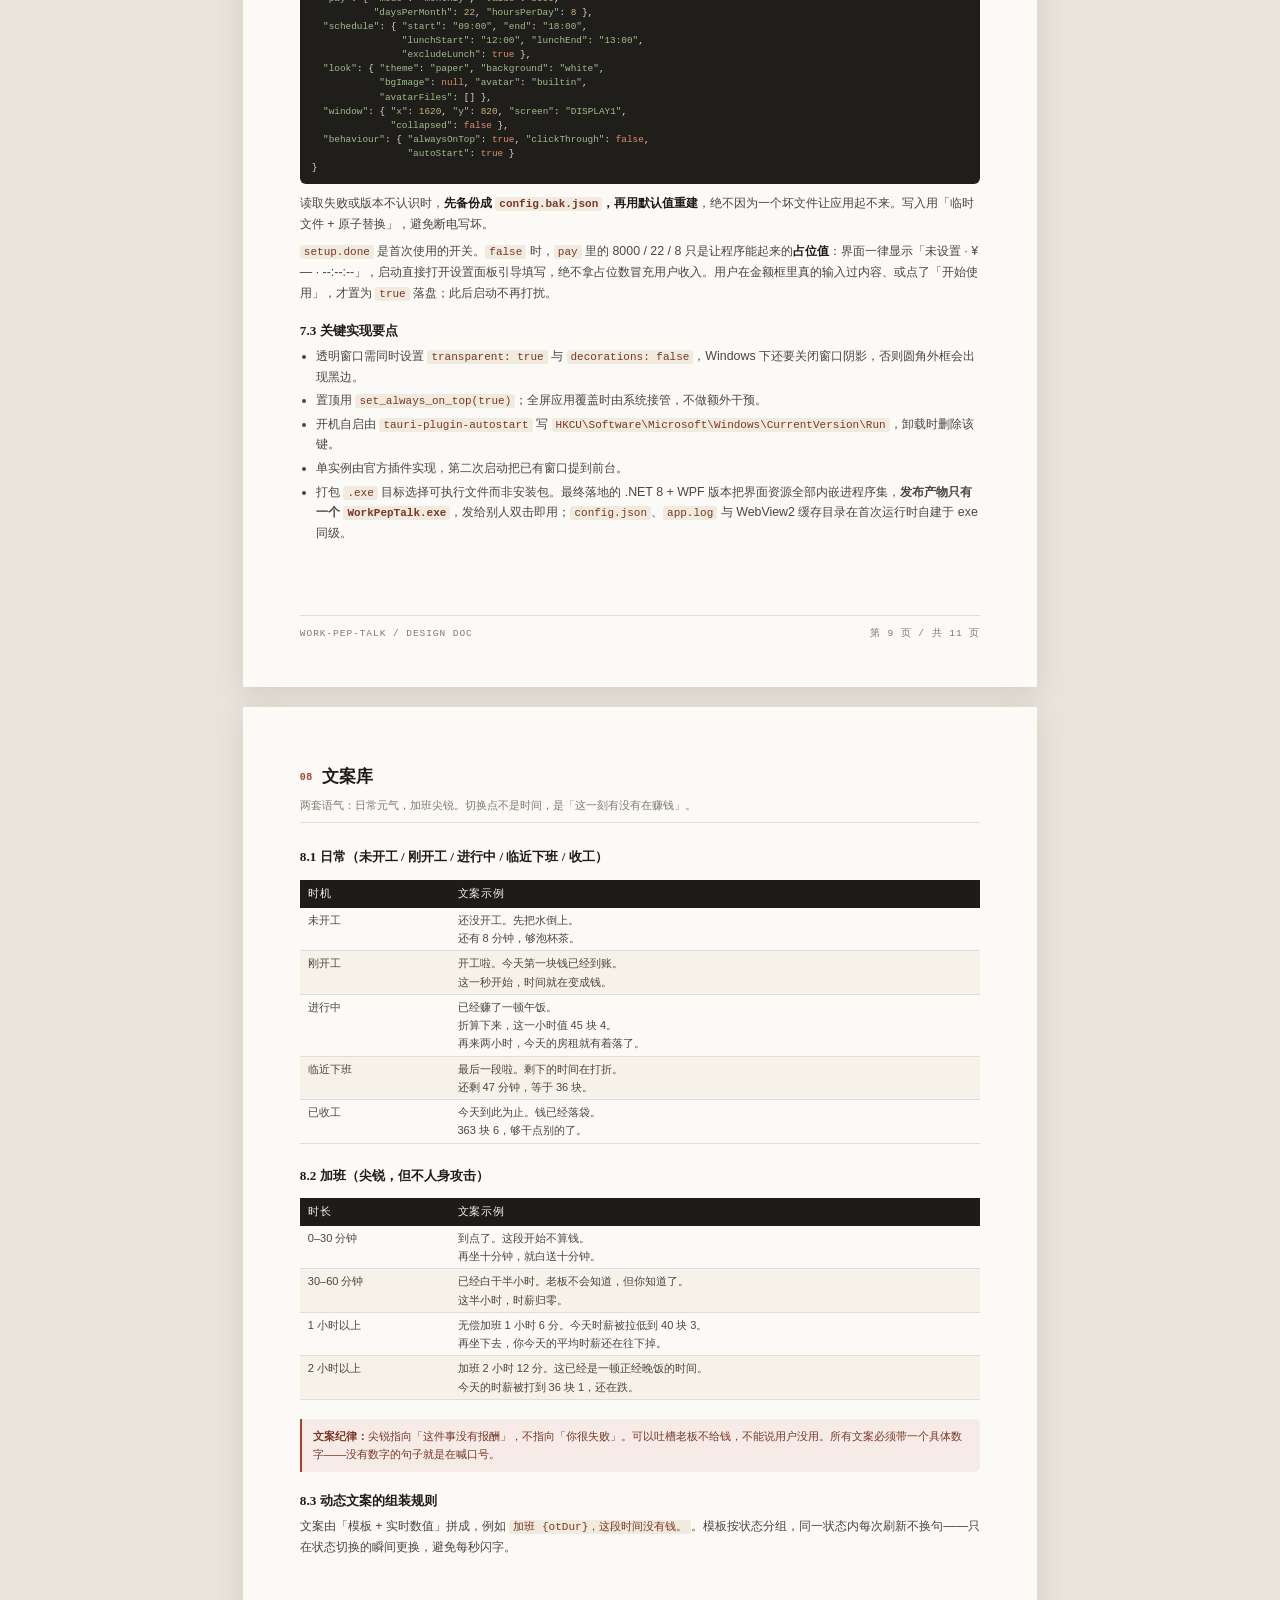
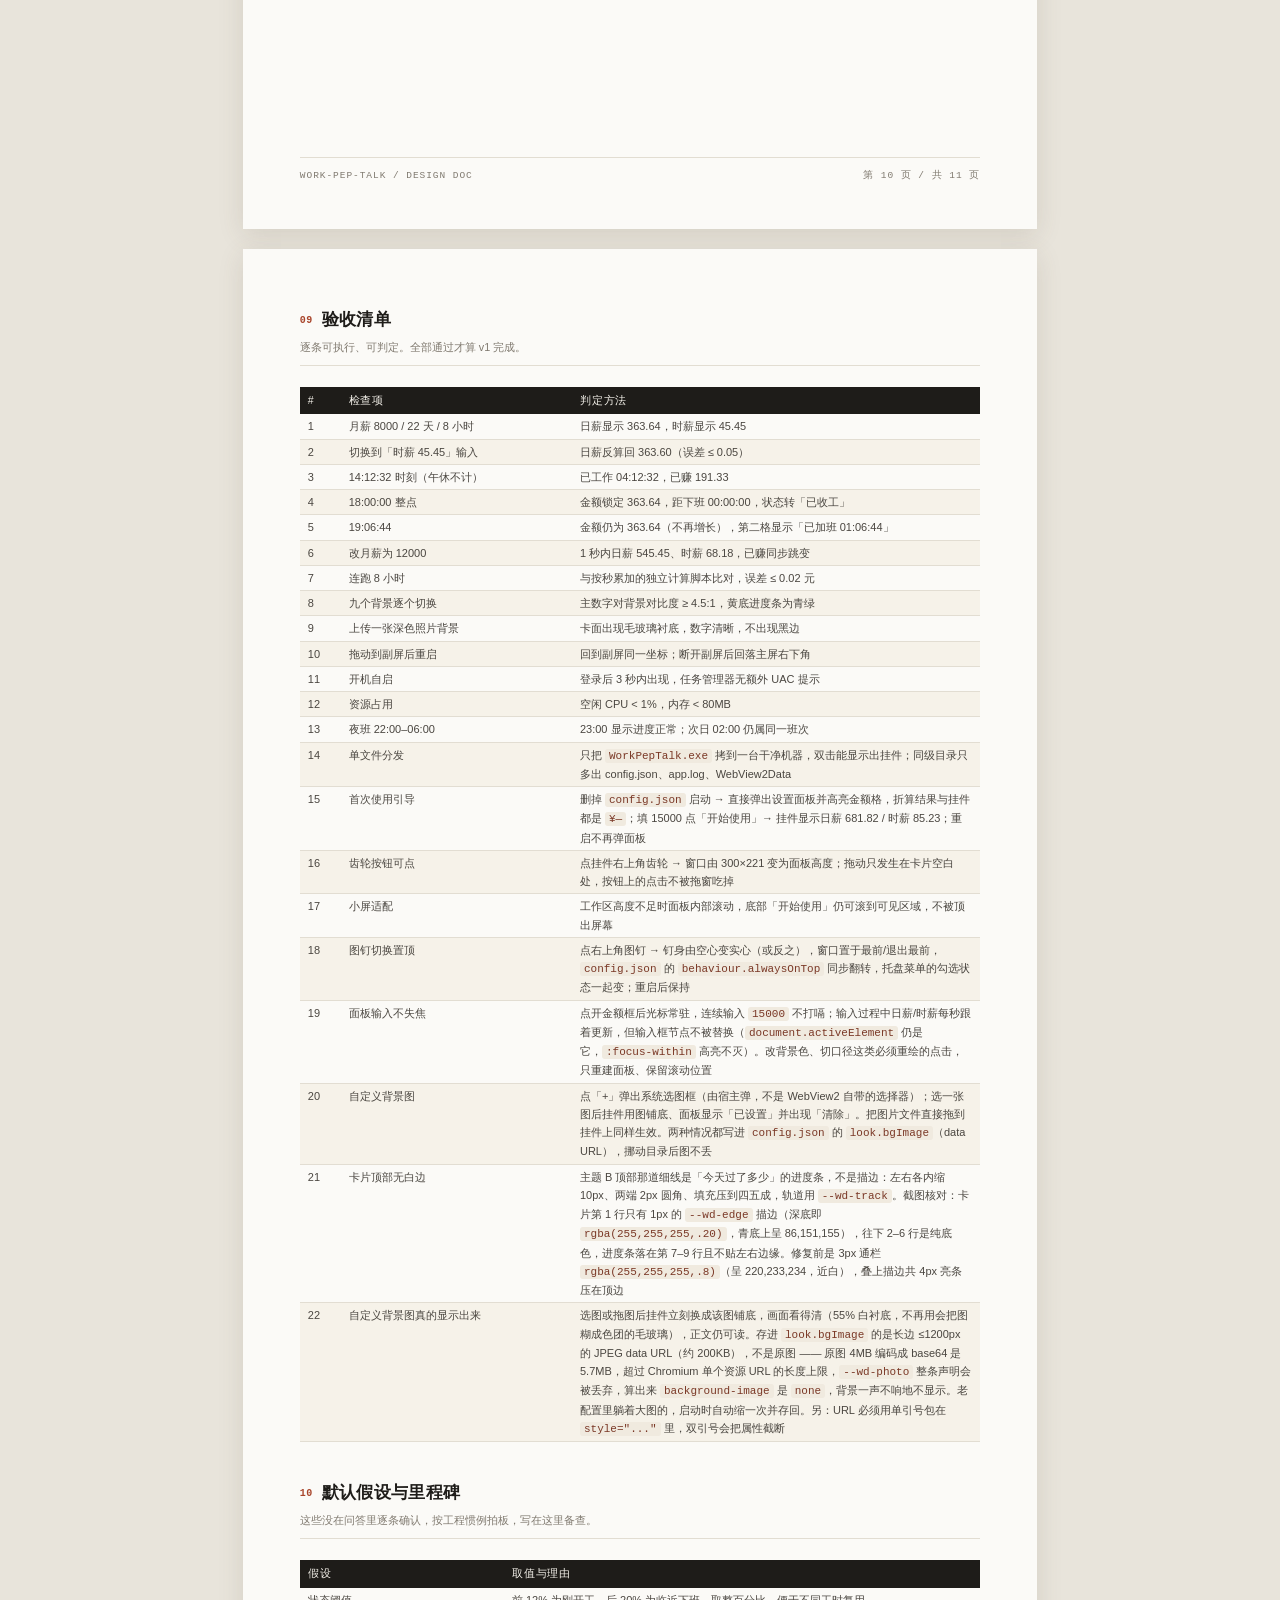
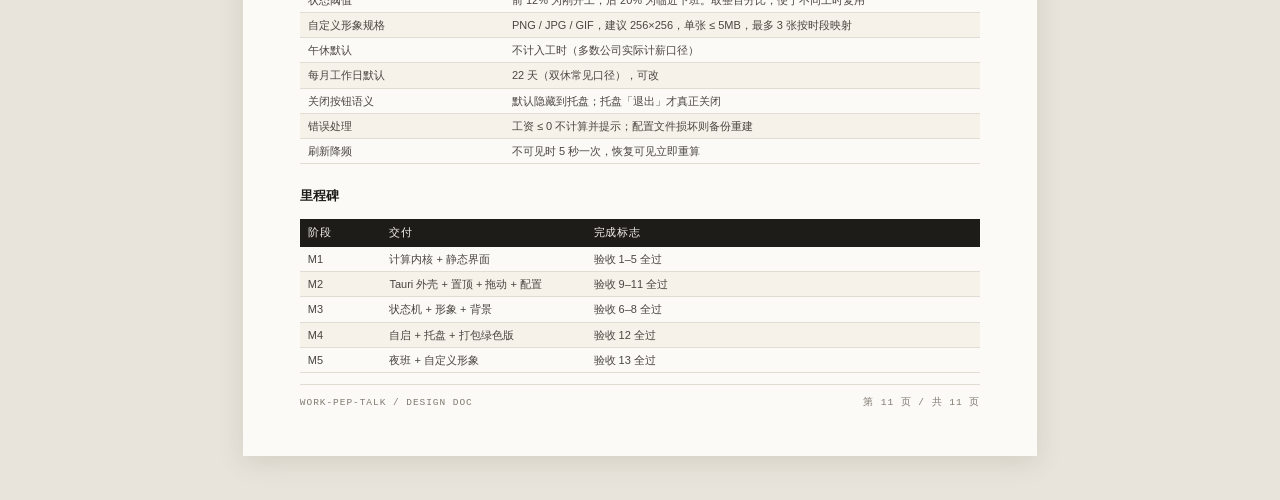
==== commit 11f64f28: "清掉仓库里能定位到个人的信息 README 的「仓库与推送」整节删掉：里面写了 GitHub 账号、本机凭据管理器里 存的那个错误账号、以及私钥文件路径。这几行对使用者没有价值，只有暴露面。  同类问" ====
--- a/上班鼓励器-设计书-v1.html
+++ b/上班鼓励器-设计书-v1.html
@@ -109,10 +109,9 @@
   <dl class="cv-meta">
     <dt>代号</dt><dd>Work-Pep-Talk</dd>
     <dt>形态</dt><dd>Windows 桌面挂件 · 免安装绿色版 exe · 开机自启</dd>
-    <dt>技术栈</dt><dd>Tauri 2.0（Rust 主进程 + WebView2 前端）</dd>
+    <dt>技术栈</dt><dd>.NET 8 + WPF + WebView2（原定 Tauri 2.0，落地时改用 WPF）</dd>
     <dt>版本</dt><dd>v1.0 设计定稿，对应 UI 稿 v1</dd>
     <dt>日期</dt><dd>2026 年 11 月 13 日</dd>
-    <dt>仓库</dt><dd>github.com/iotyunhe/Work-Pep-Talk</dd>
   </dl>
   <div class="cv-stamp">内 部 设 计 稿</div>
   <div class="pfoot"><span>WORK-PEP-TALK / DESIGN DOC</span><span>第 1 页 / 共 11 页</span></div>
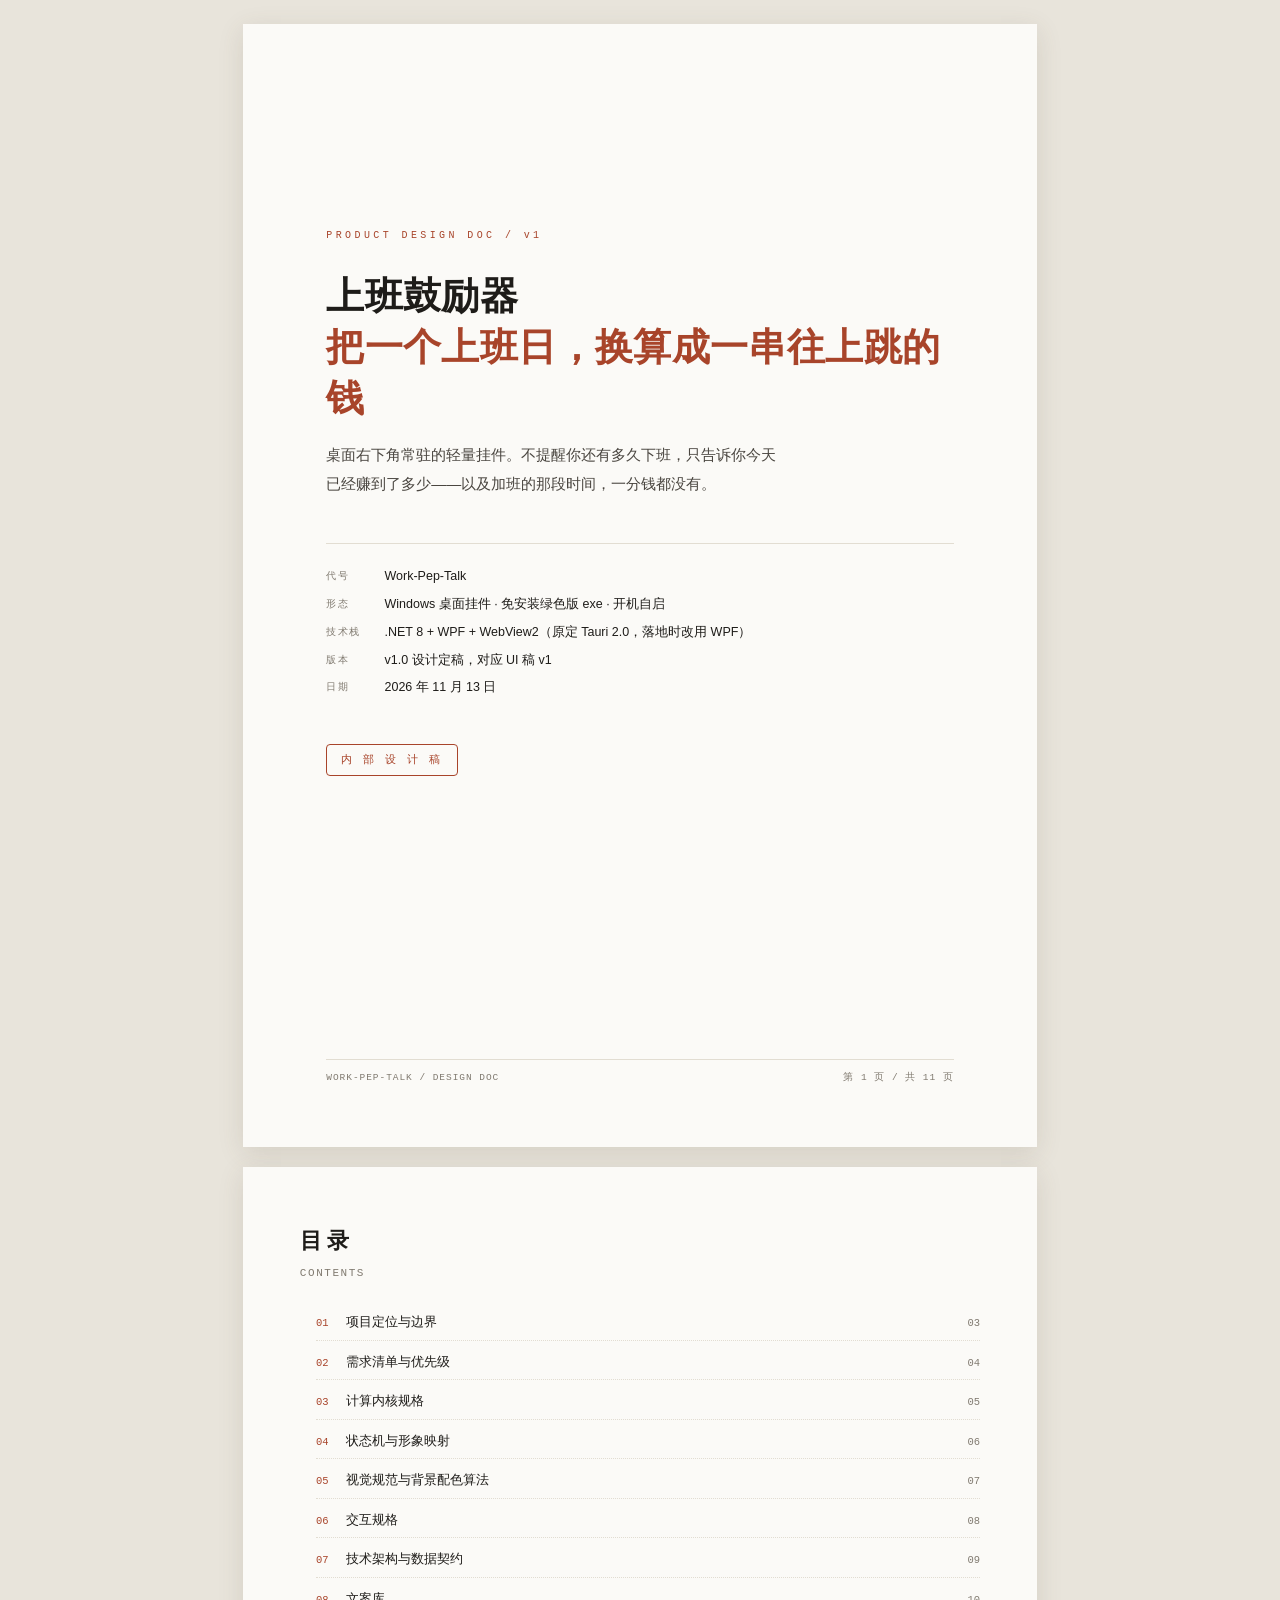
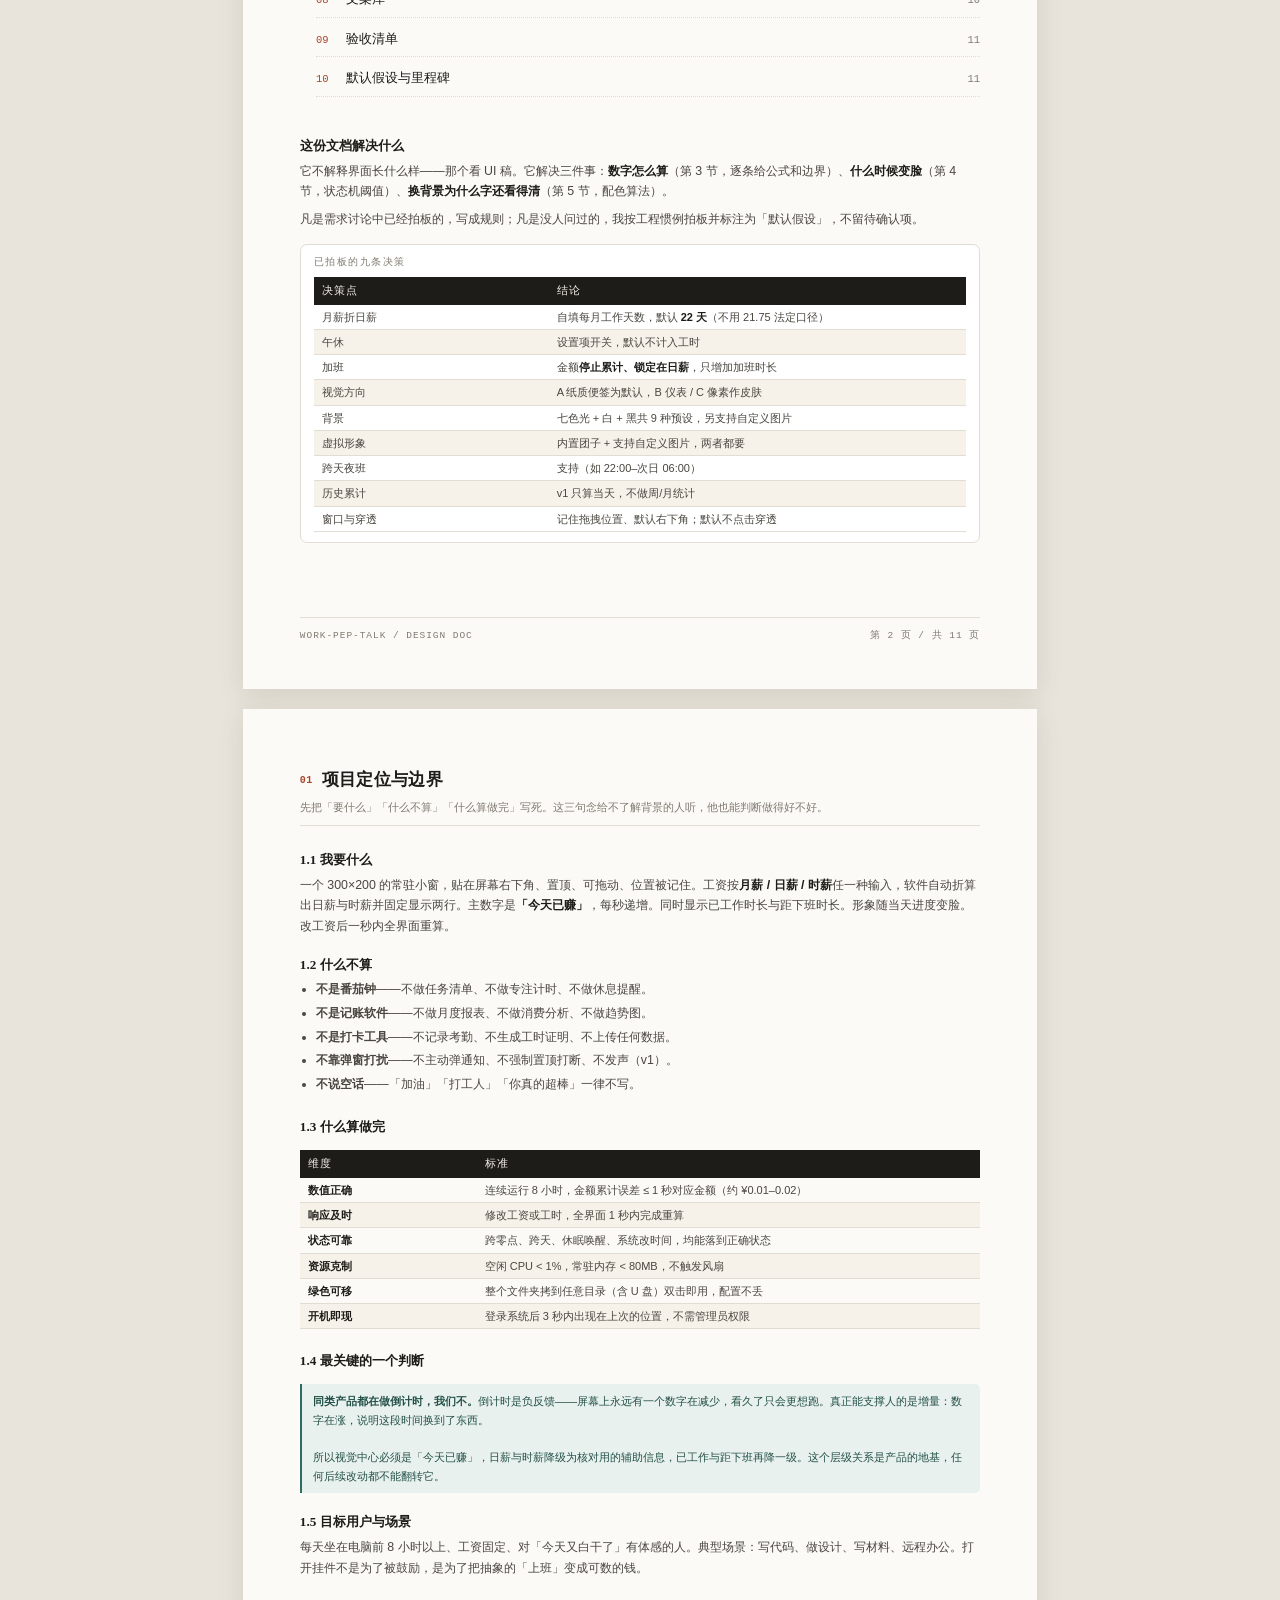
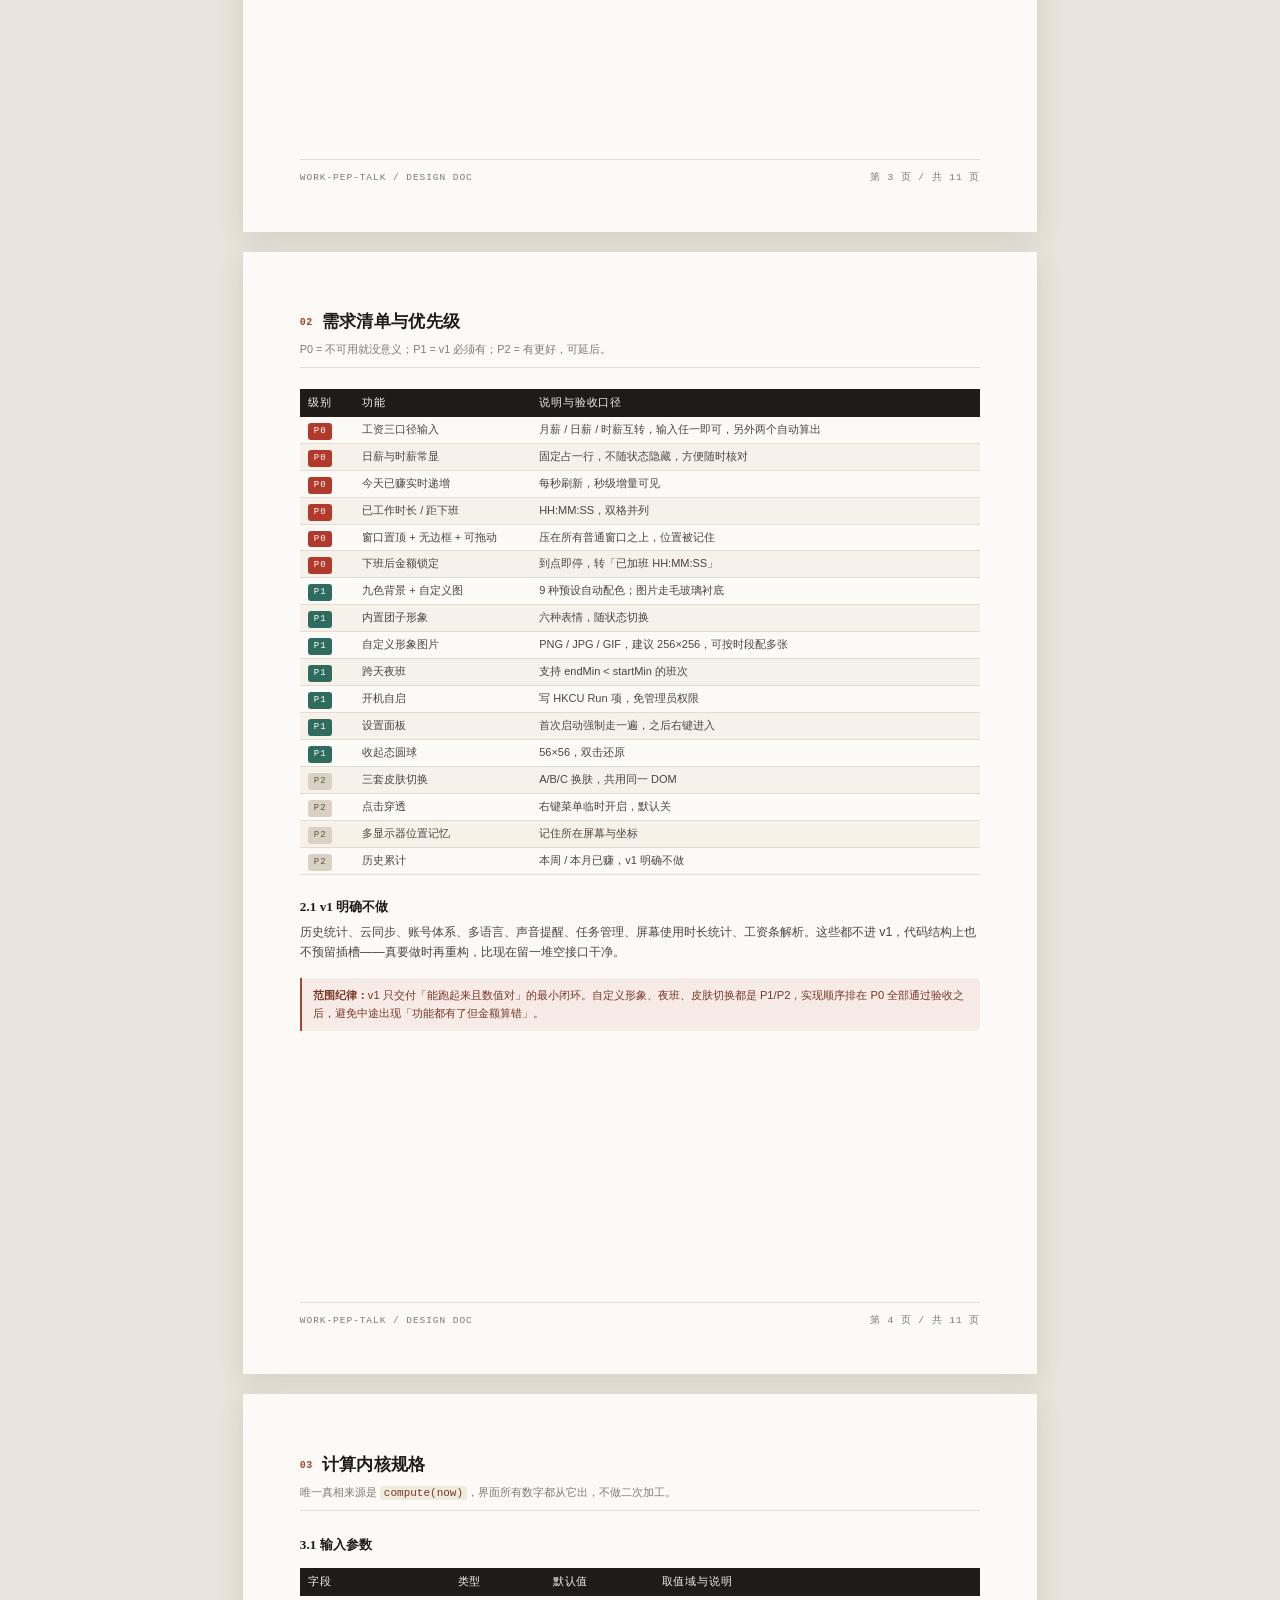
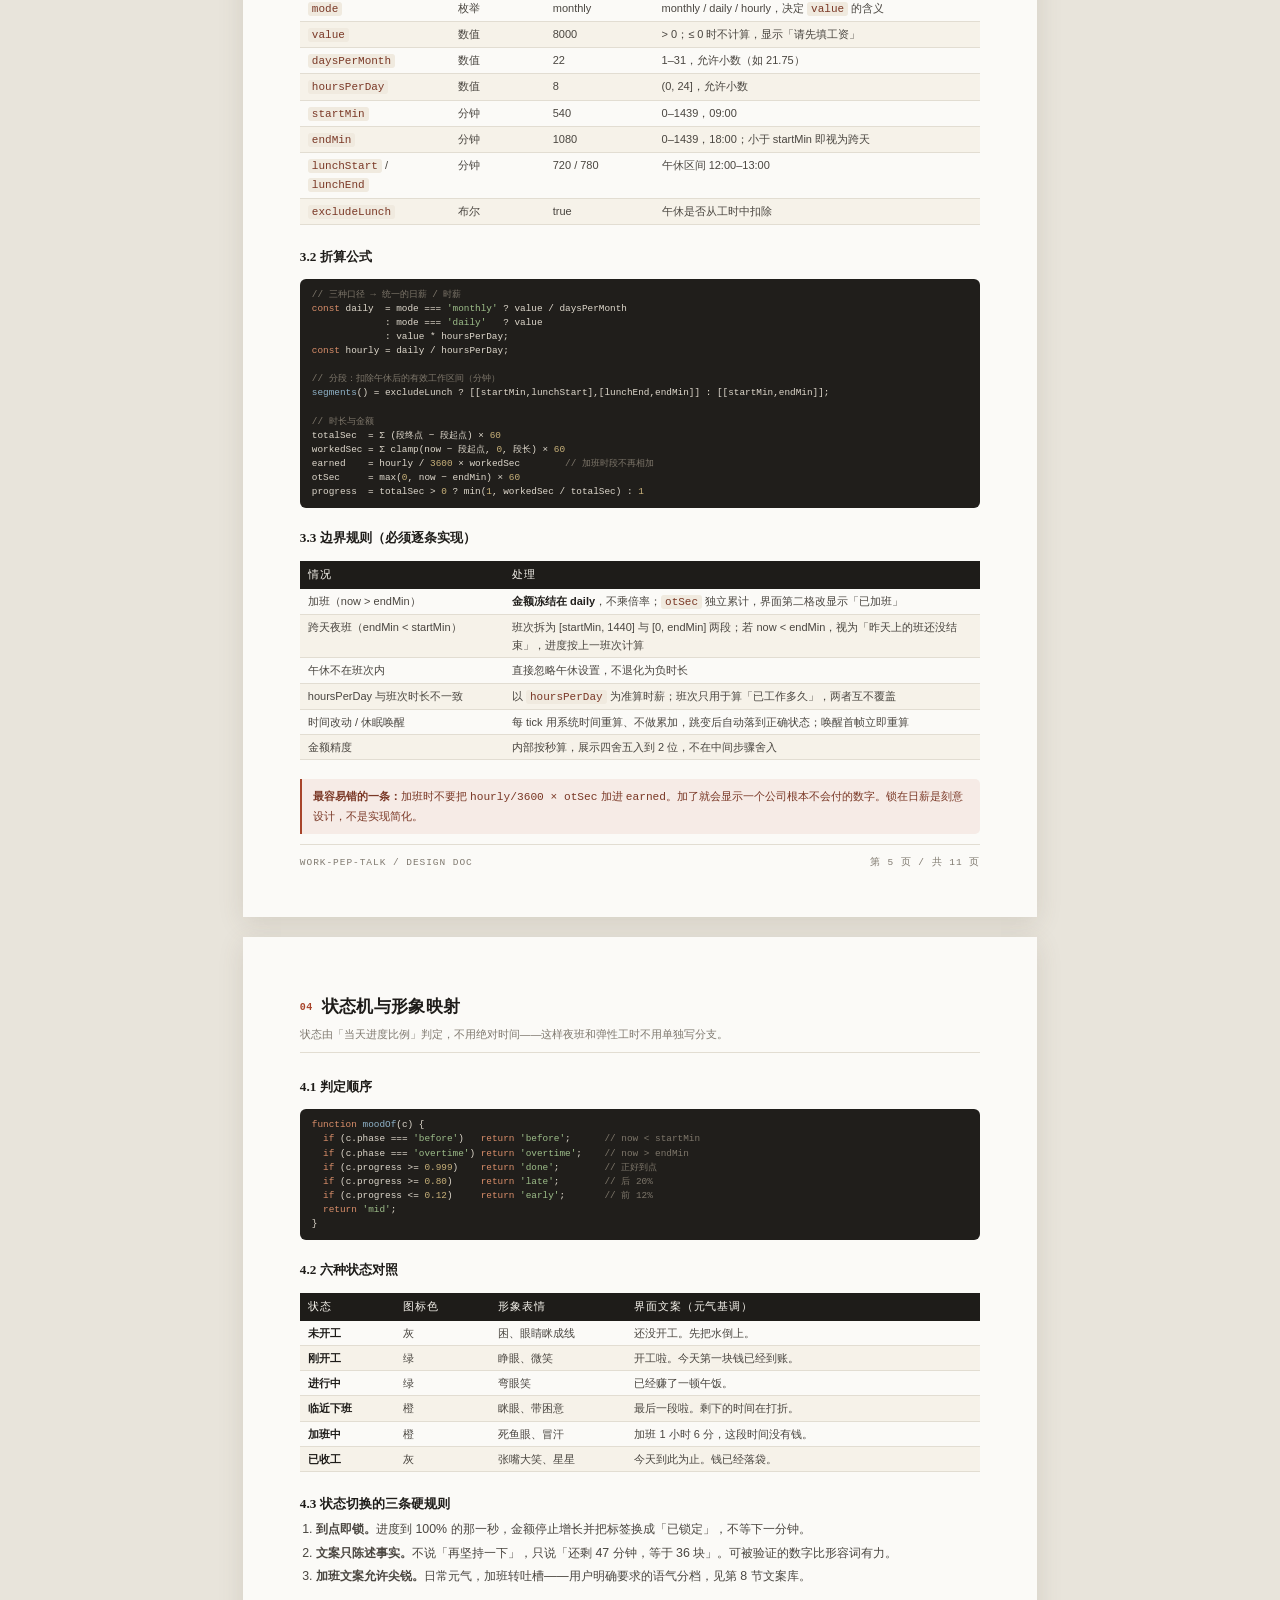
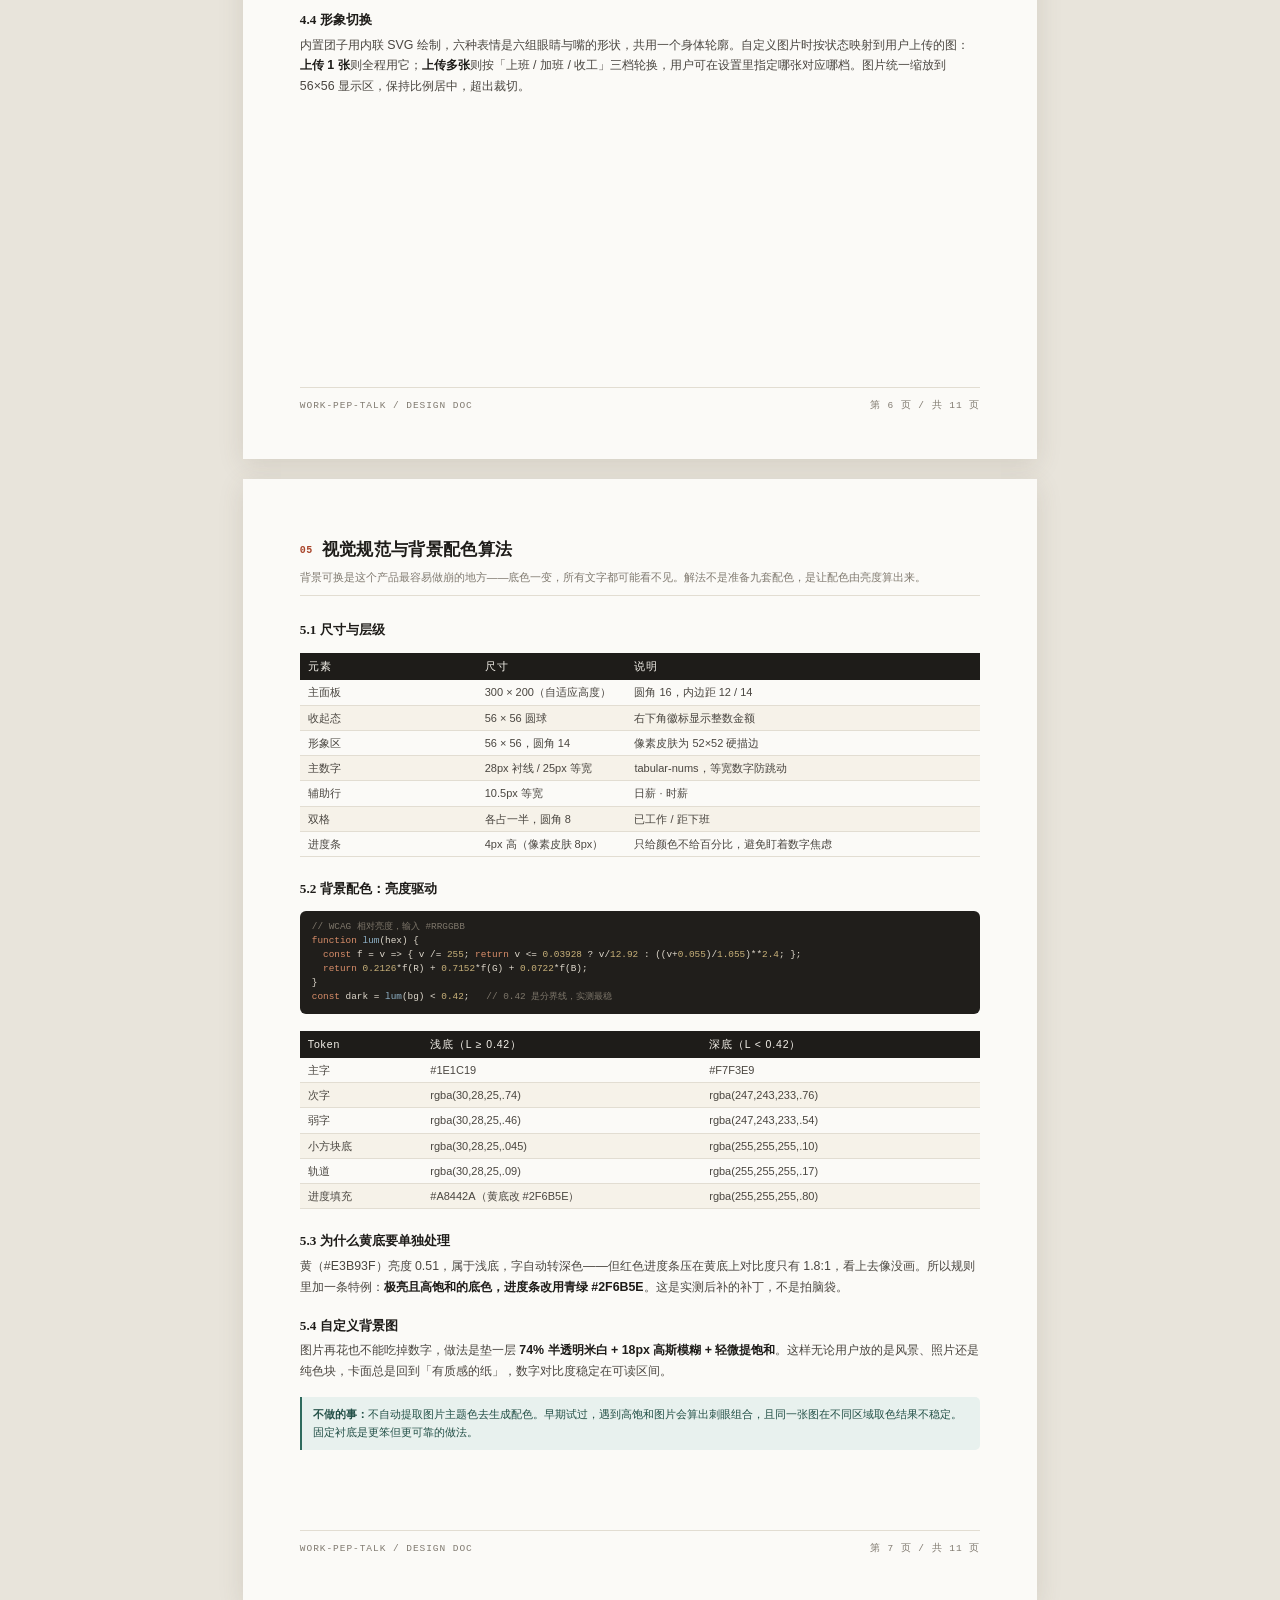
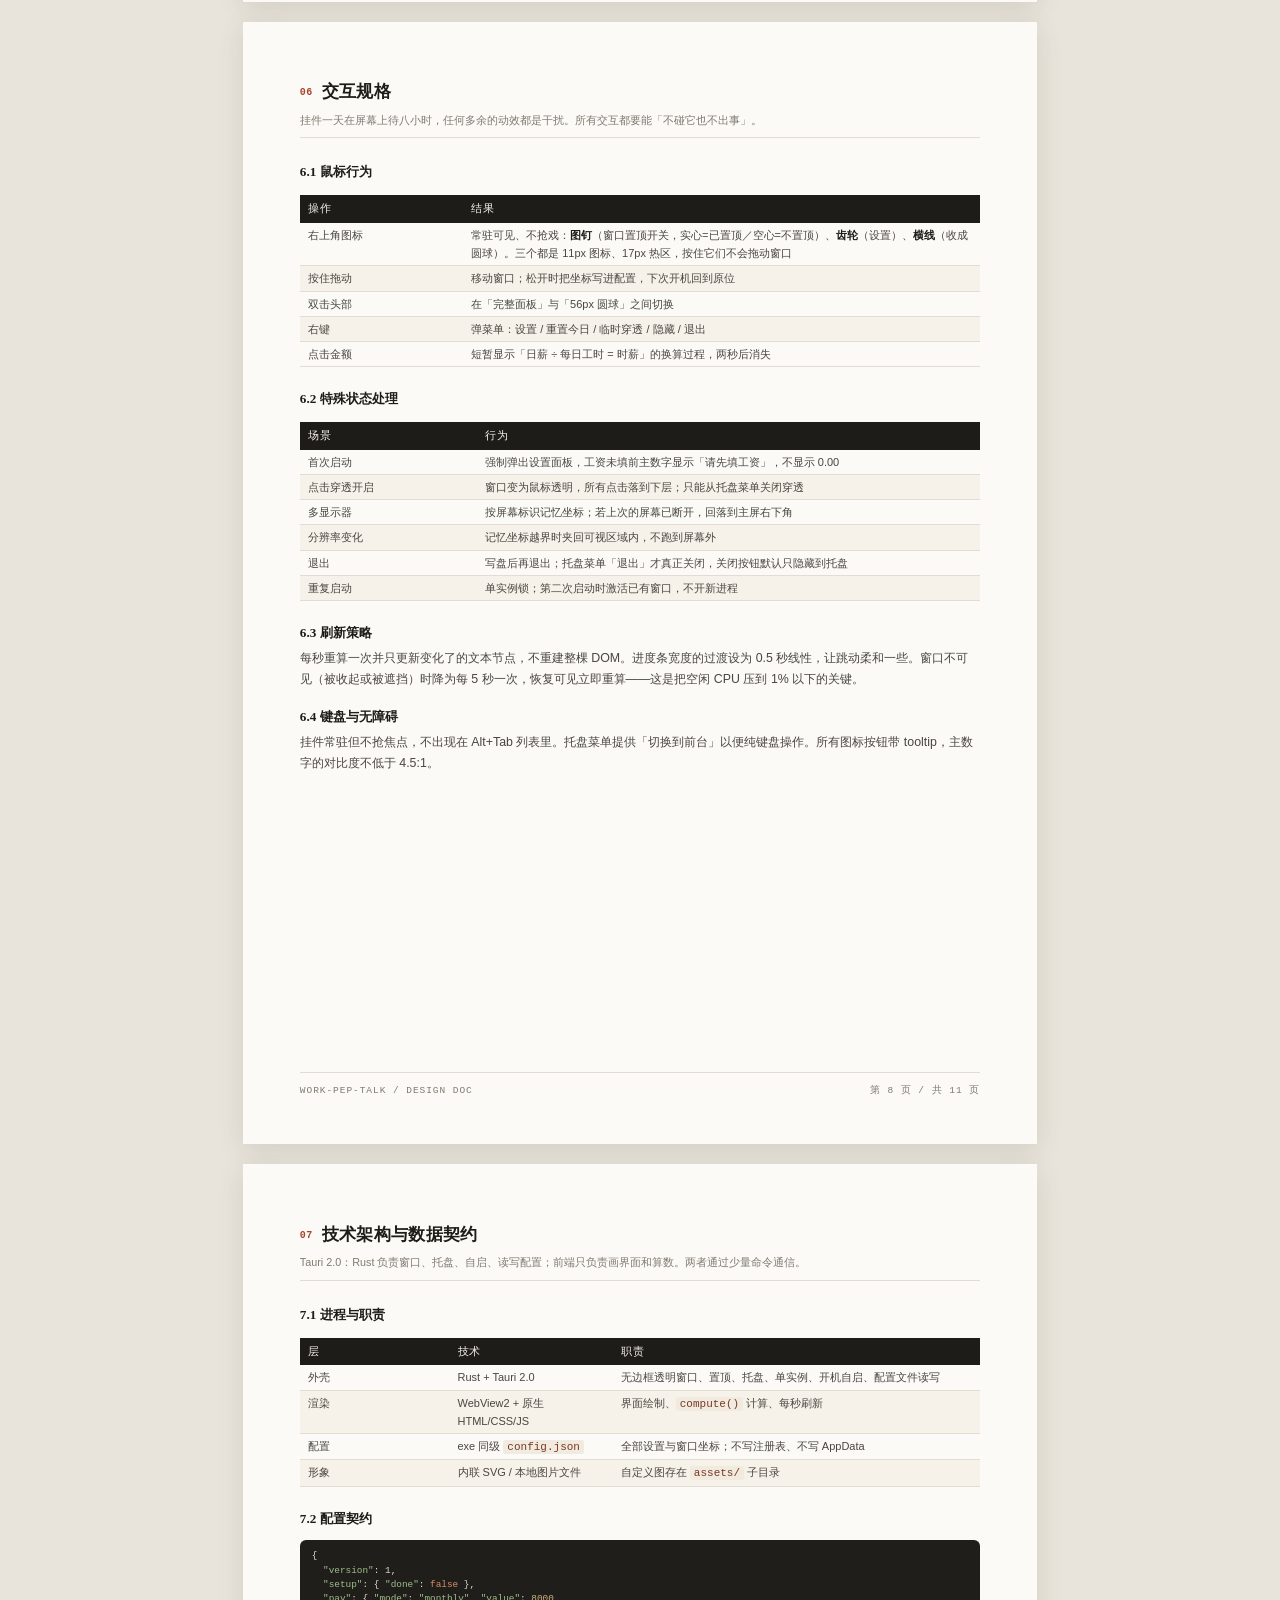
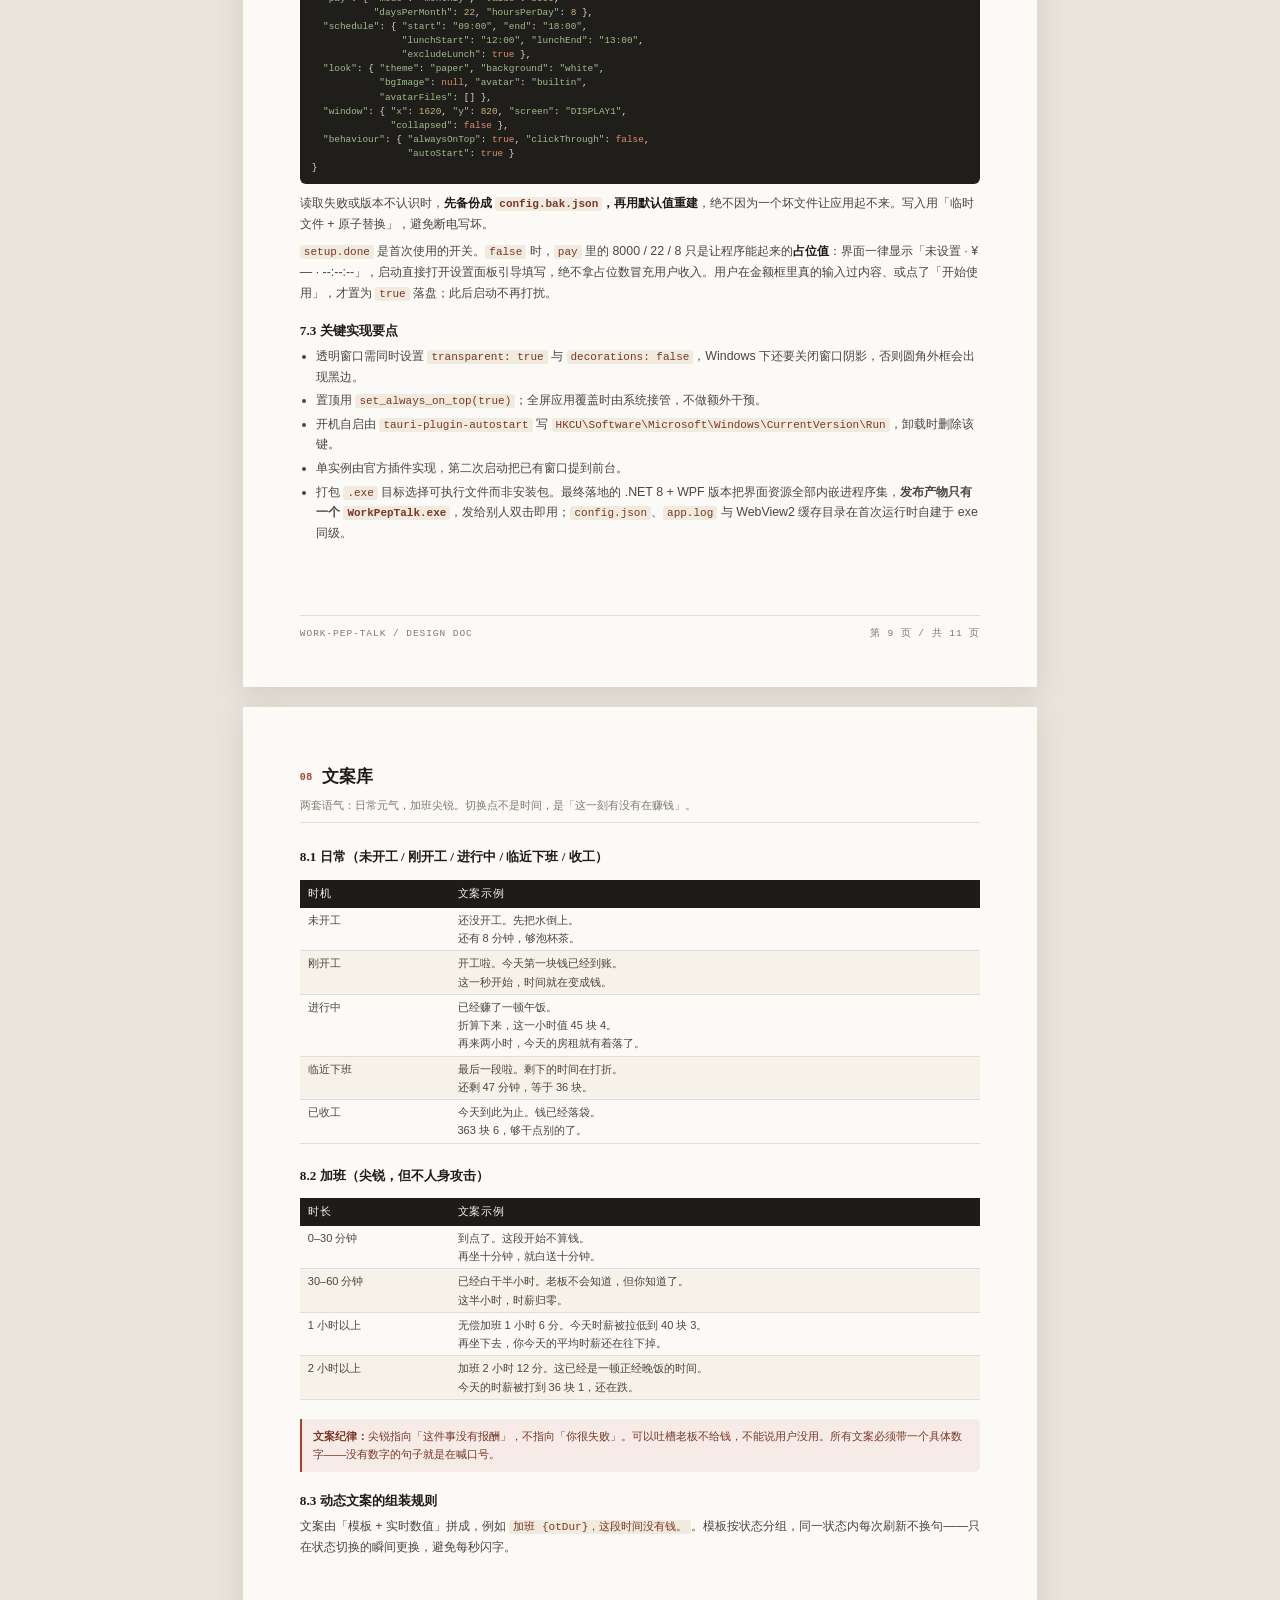
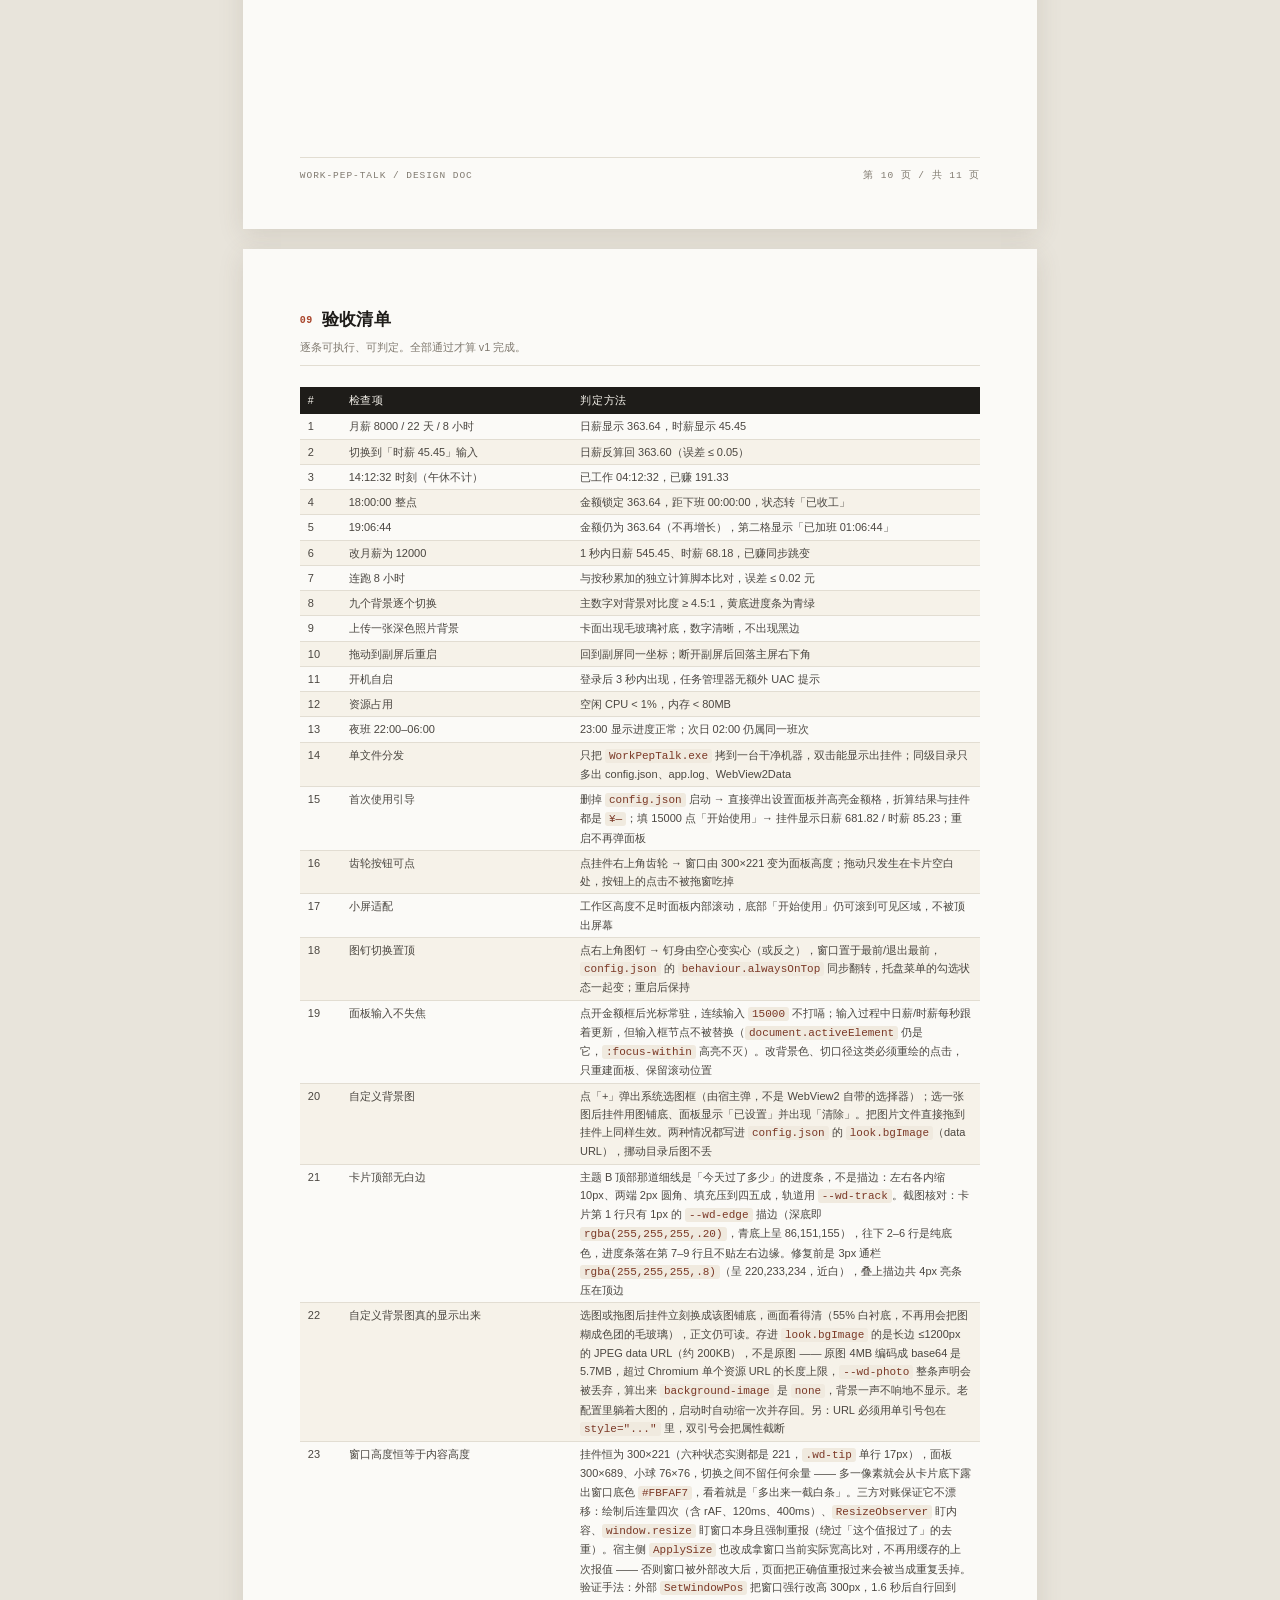
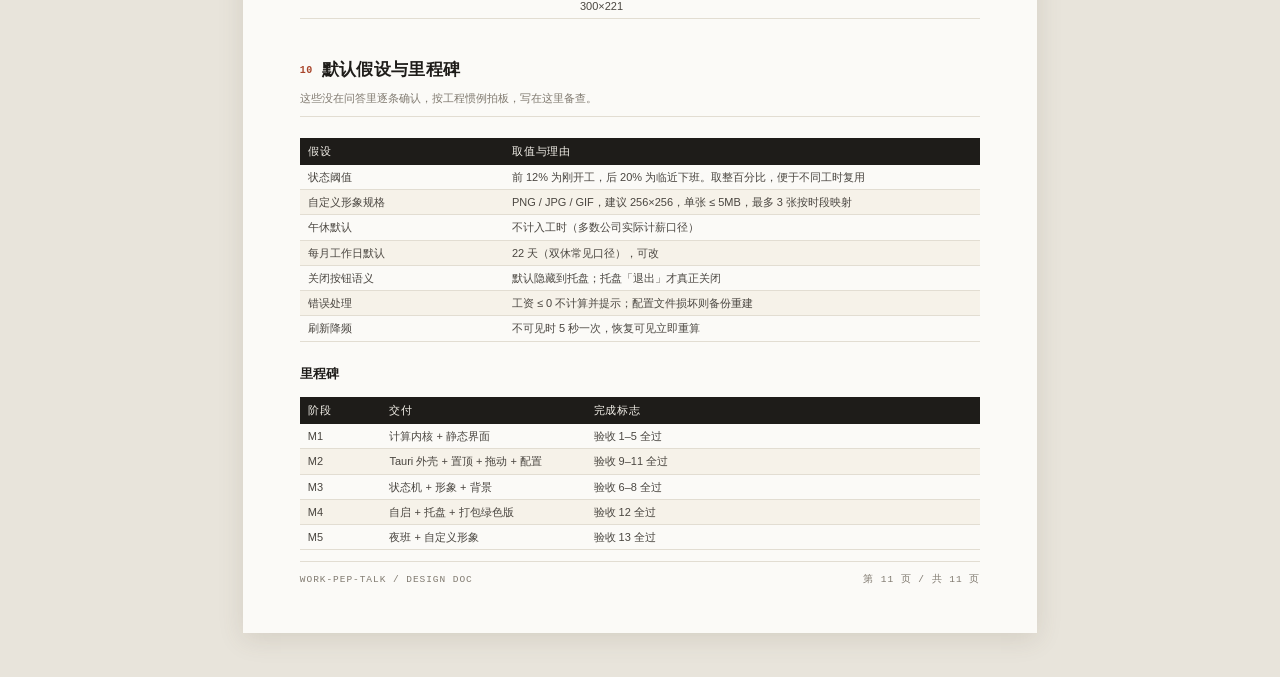
==== commit 20e6e41a: "修掉挂件下方多出来的一截窗口底色 现象：17:29 那次日志里出现「设窗 300x311」，而挂件内容只有 221 —— 窗口 比内容高 90 个 CSS 像素，多出来的部分是 WPF 窗口自己的底色" ====
--- a/上班鼓励器-设计书-v1.html
+++ b/上班鼓励器-设计书-v1.html
@@ -536,6 +536,7 @@
       <tr><td>20</td><td>自定义背景图</td><td>点「+」弹出系统选图框（由宿主弹，不是 WebView2 自带的选择器）；选一张图后挂件用图铺底、面板显示「已设置」并出现「清除」。把图片文件直接拖到挂件上同样生效。两种情况都写进 <code>config.json</code> 的 <code>look.bgImage</code>（data URL），挪动目录后图不丢</td></tr>
       <tr><td>21</td><td>卡片顶部无白边</td><td>主题 B 顶部那道细线是「今天过了多少」的进度条，不是描边：左右各内缩 10px、两端 2px 圆角、填充压到四五成，轨道用 <code>--wd-track</code>。截图核对：卡片第 1 行只有 1px 的 <code>--wd-edge</code> 描边（深底即 <code>rgba(255,255,255,.20)</code>，青底上呈 86,151,155），往下 2–6 行是纯底色，进度条落在第 7–9 行且不贴左右边缘。修复前是 3px 通栏 <code>rgba(255,255,255,.8)</code>（呈 220,233,234，近白），叠上描边共 4px 亮条压在顶边</td></tr>
       <tr><td>22</td><td>自定义背景图真的显示出来</td><td>选图或拖图后挂件立刻换成该图铺底，画面看得清（55% 白衬底，不再用会把图糊成色团的毛玻璃），正文仍可读。存进 <code>look.bgImage</code> 的是长边 ≤1200px 的 JPEG data URL（约 200KB），不是原图 —— 原图 4MB 编码成 base64 是 5.7MB，超过 Chromium 单个资源 URL 的长度上限，<code>--wd-photo</code> 整条声明会被丢弃，算出来 <code>background-image</code> 是 <code>none</code>，背景一声不响地不显示。老配置里躺着大图的，启动时自动缩一次并存回。另：URL 必须用单引号包在 <code>style="..."</code> 里，双引号会把属性截断</td></tr>
+      <tr><td>23</td><td>窗口高度恒等于内容高度</td><td>挂件恒为 300×221（六种状态实测都是 221，<code>.wd-tip</code> 单行 17px），面板 300×689、小球 76×76，切换之间不留任何余量 —— 多一像素就会从卡片底下露出窗口底色 <code>#FBFAF7</code>，看着就是「多出来一截白条」。三方对账保证它不漂移：绘制后连量四次（含 rAF、120ms、400ms）、<code>ResizeObserver</code> 盯内容、<code>window.resize</code> 盯窗口本身且强制重报（绕过「这个值报过了」的去重）。宿主侧 <code>ApplySize</code> 也改成拿窗口当前实际宽高比对，不再用缓存的上次报值 —— 否则窗口被外部改大后，页面把正确值重报过来会被当成重复丢掉。验证手法：外部 <code>SetWindowPos</code> 把窗口强行改高 300px，1.6 秒后自行回到 300×221</td></tr>
     </tbody>
   </table>
 
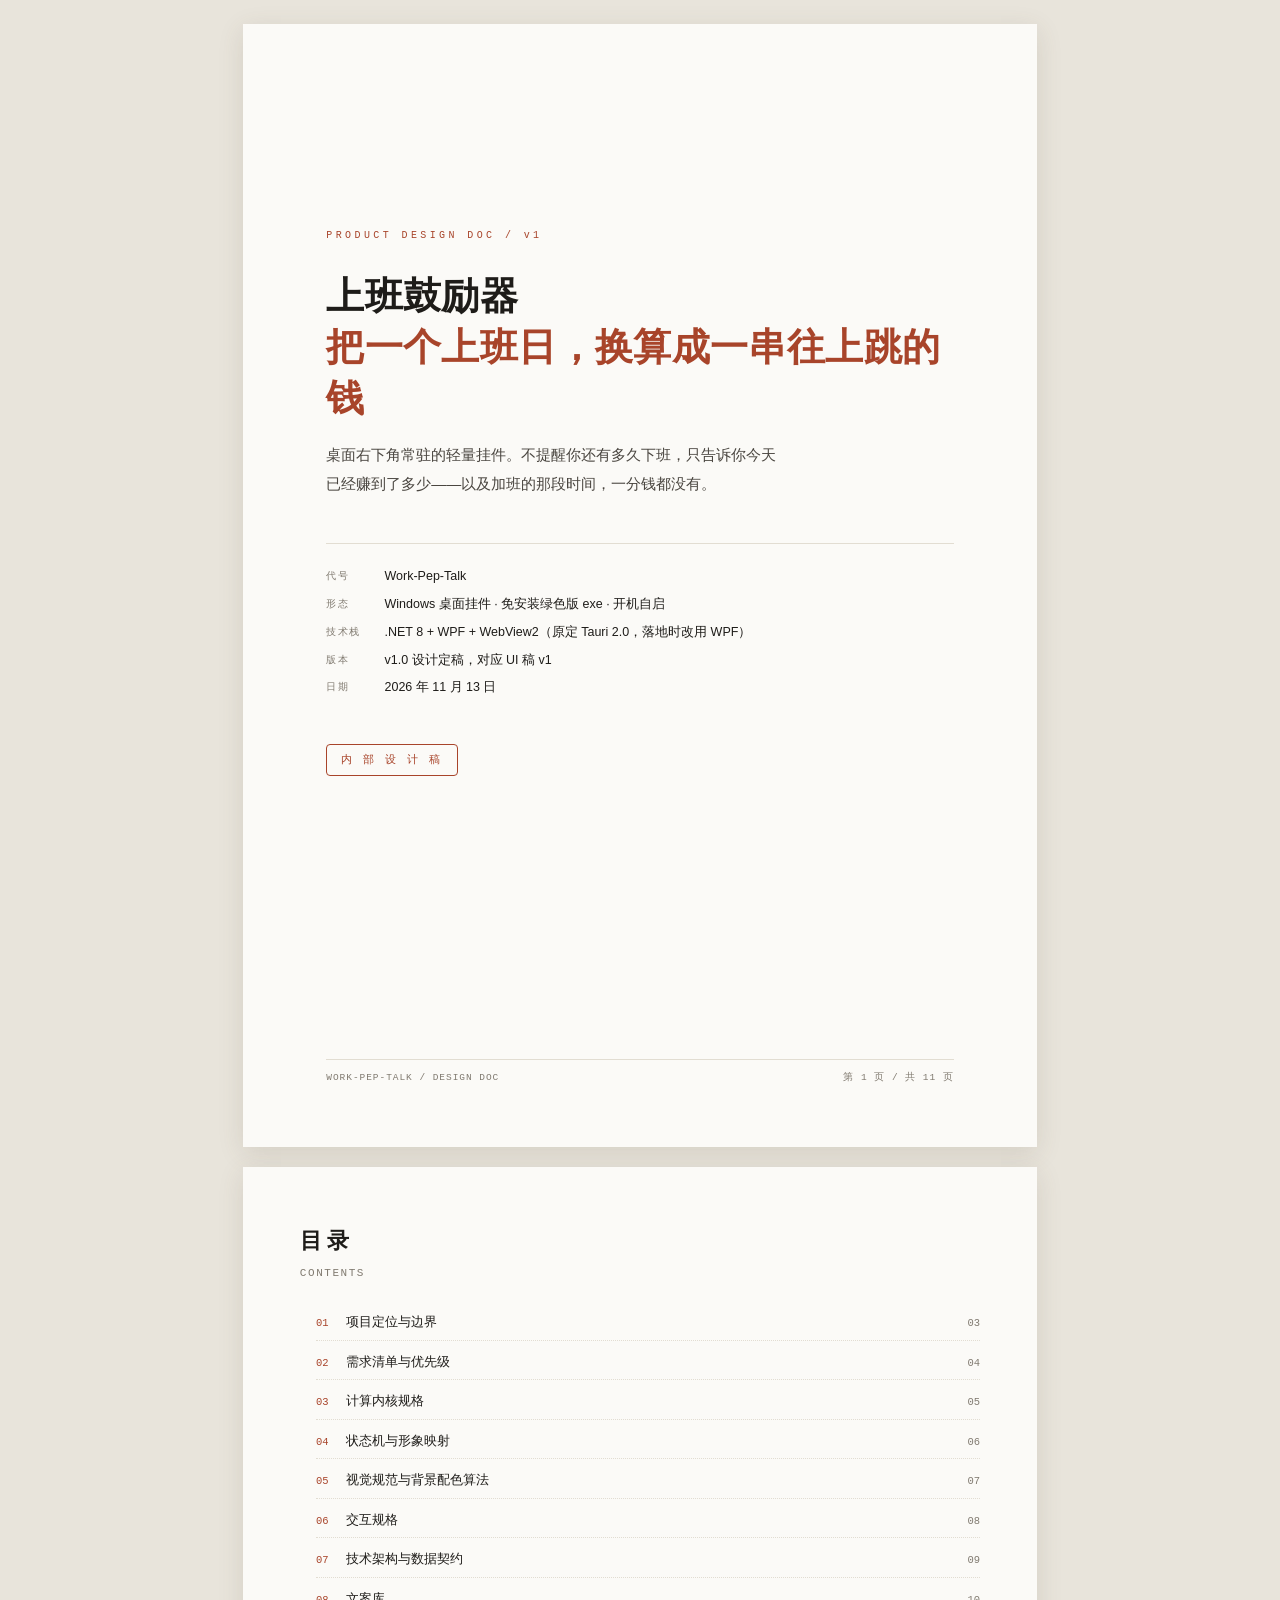
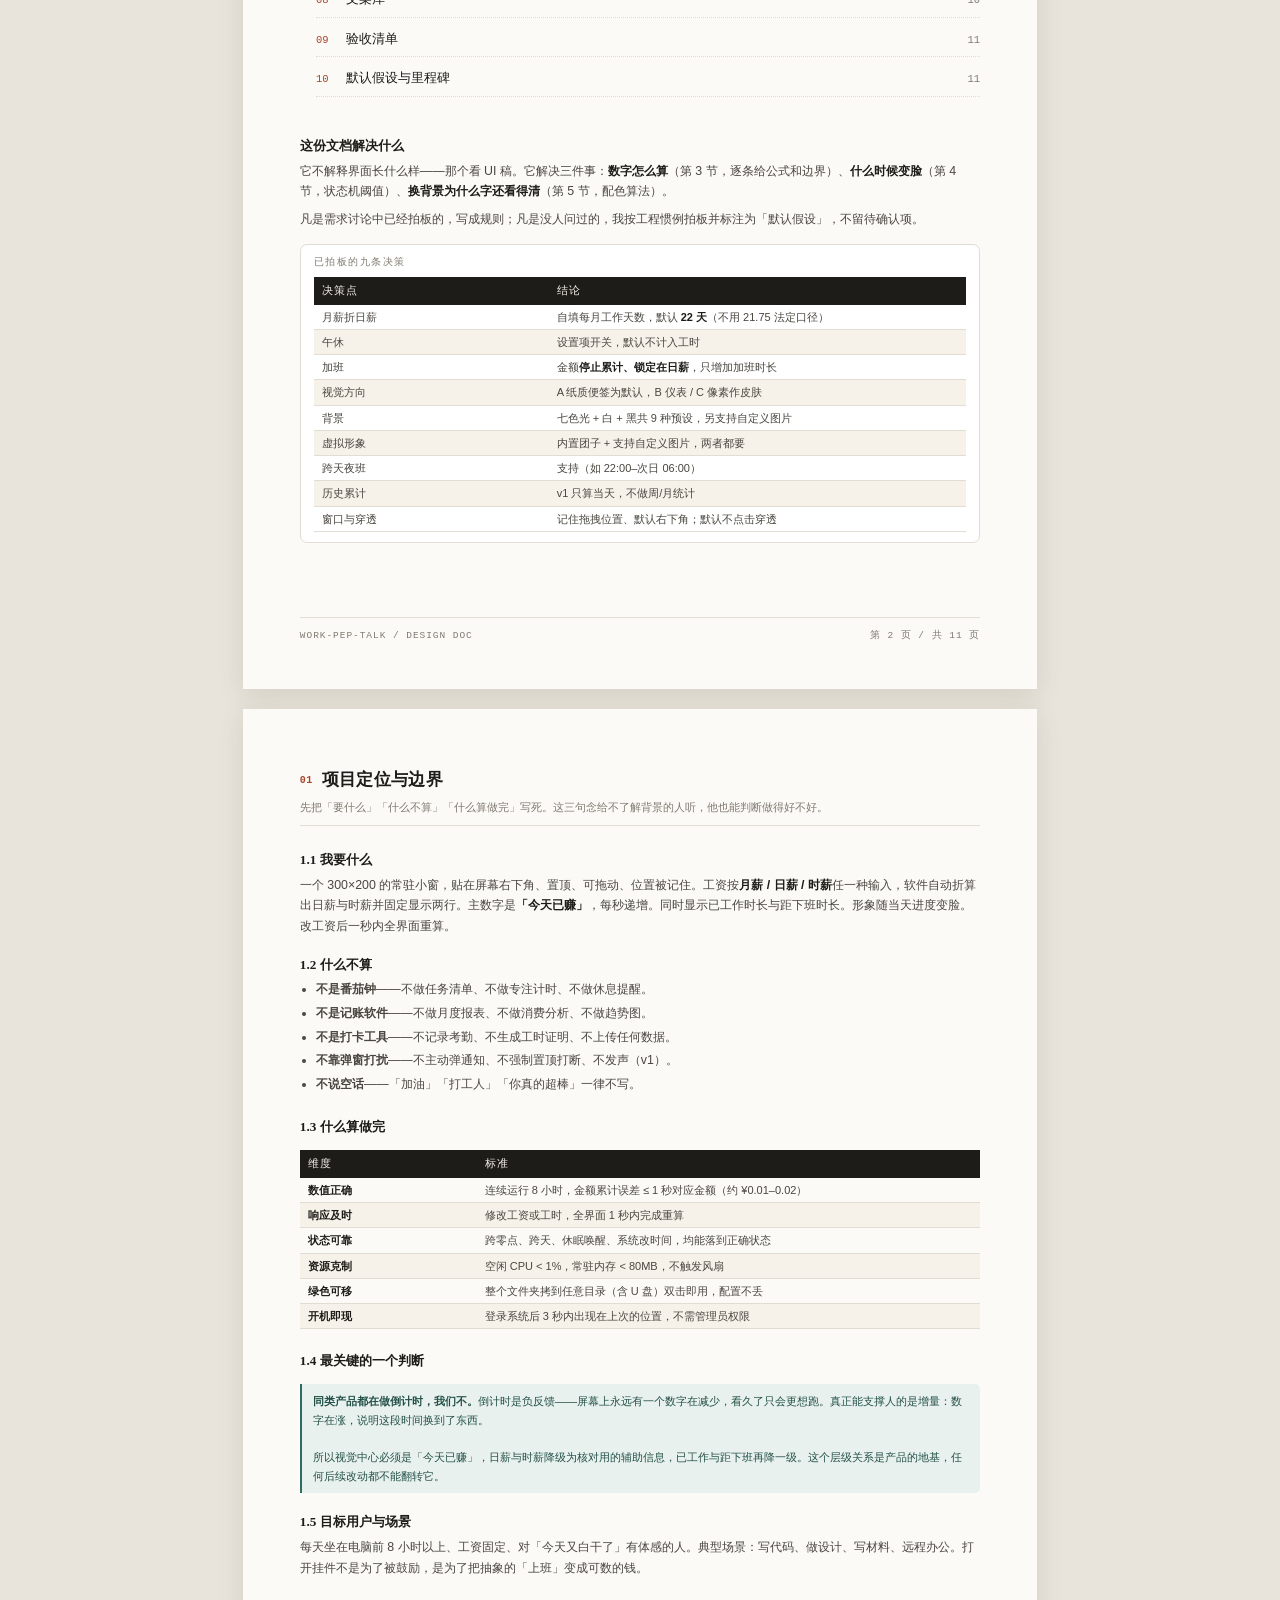
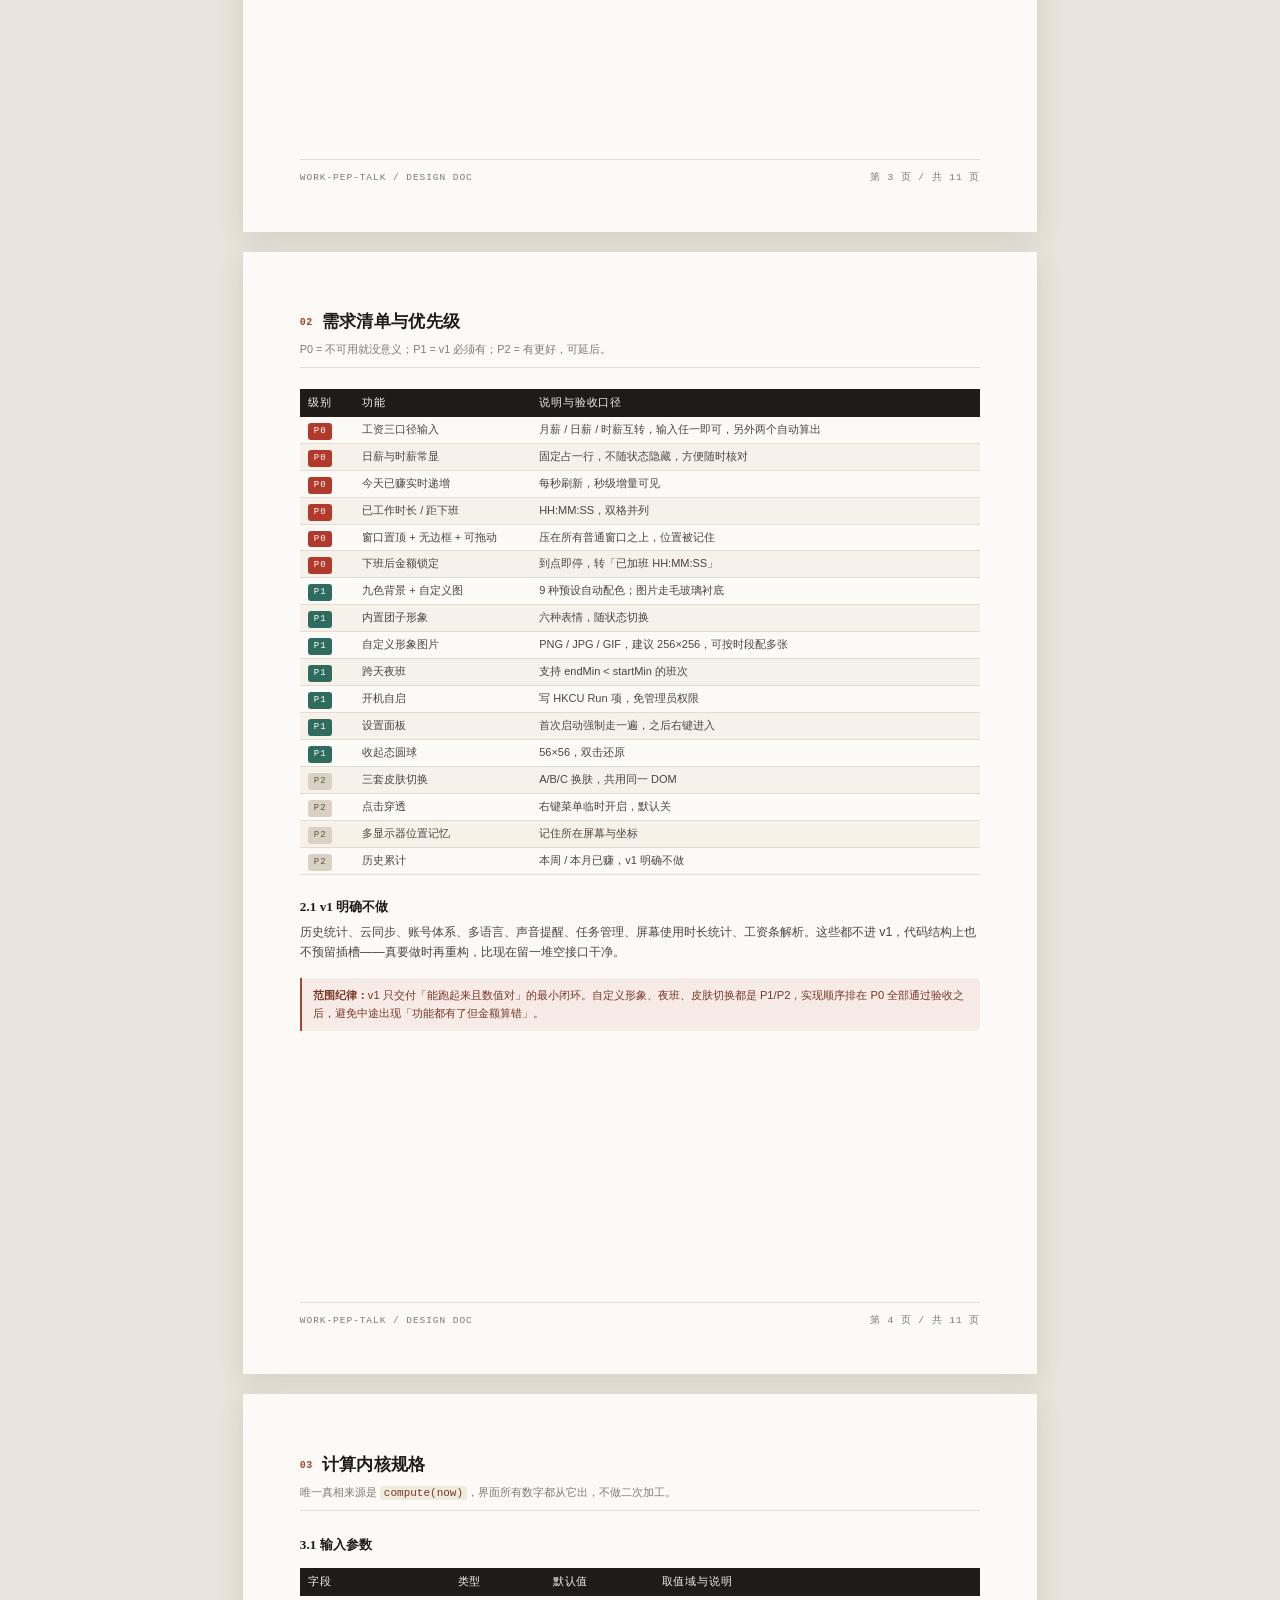
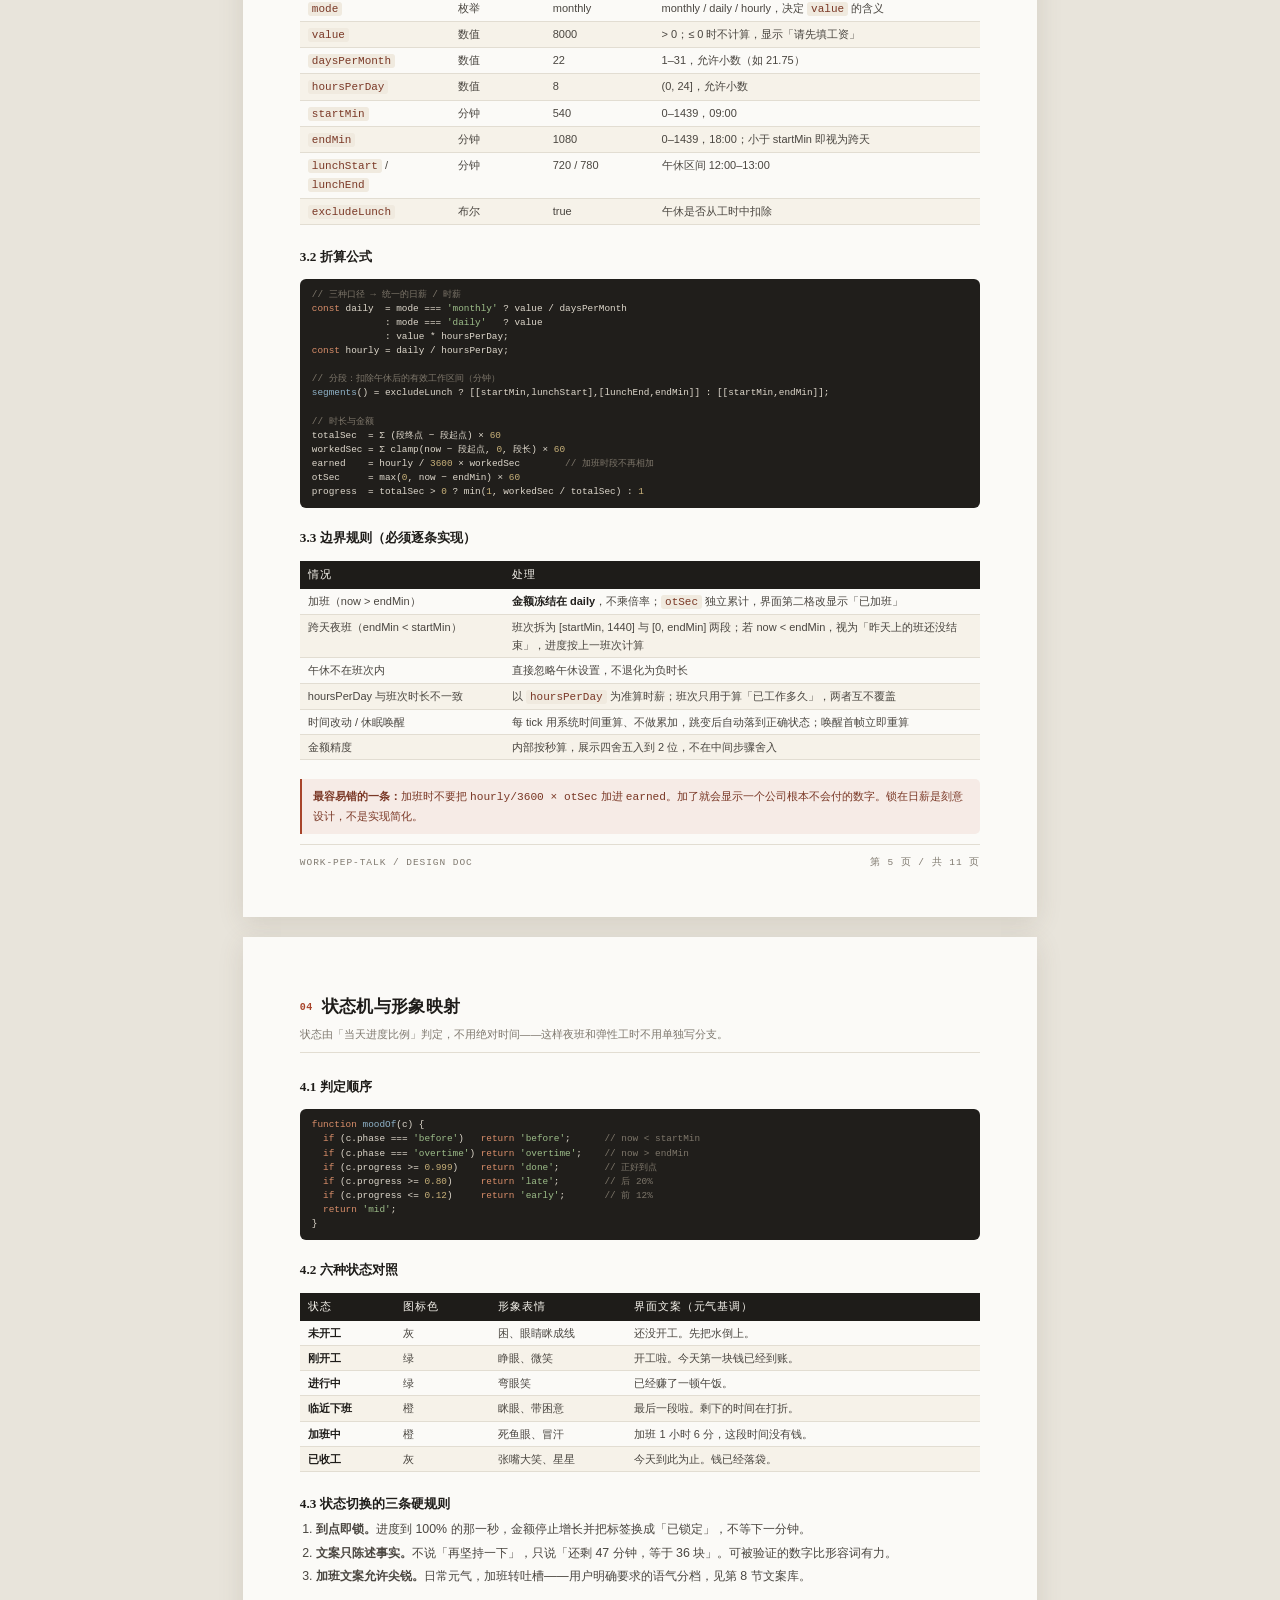
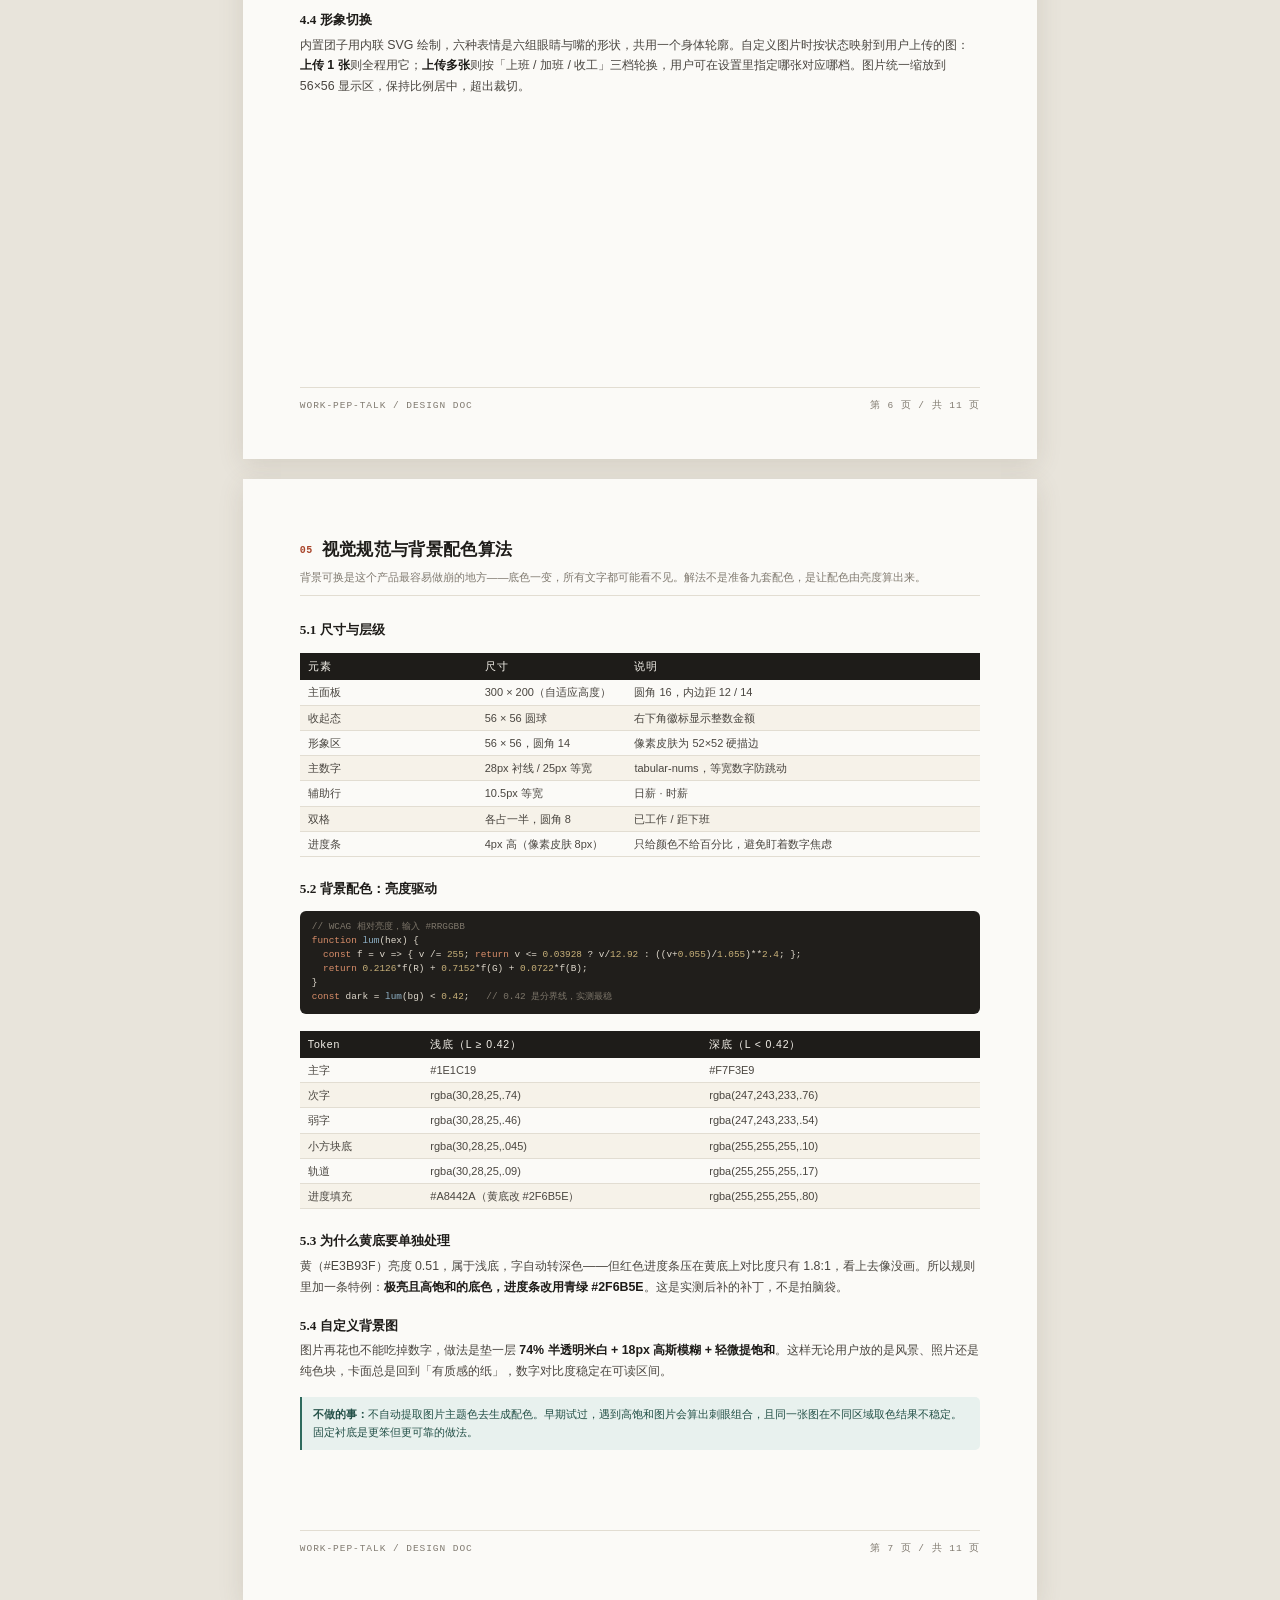
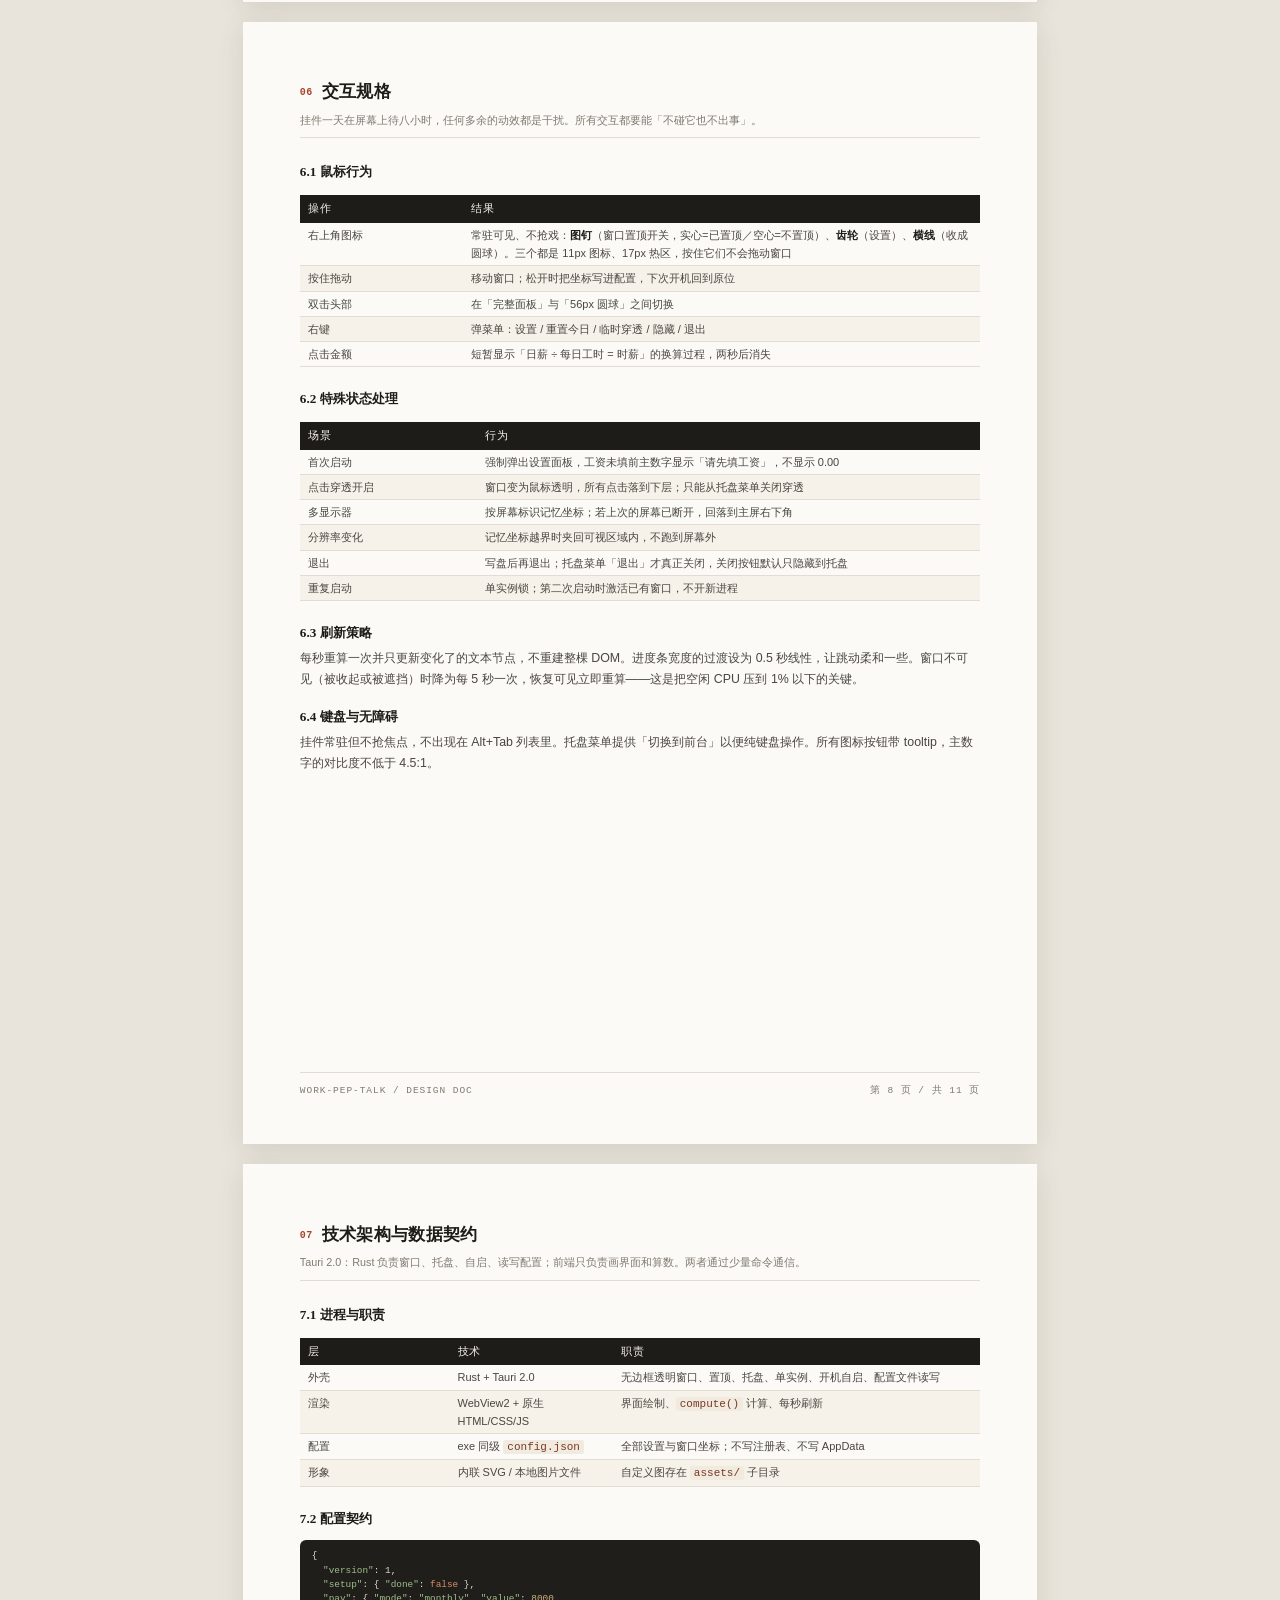
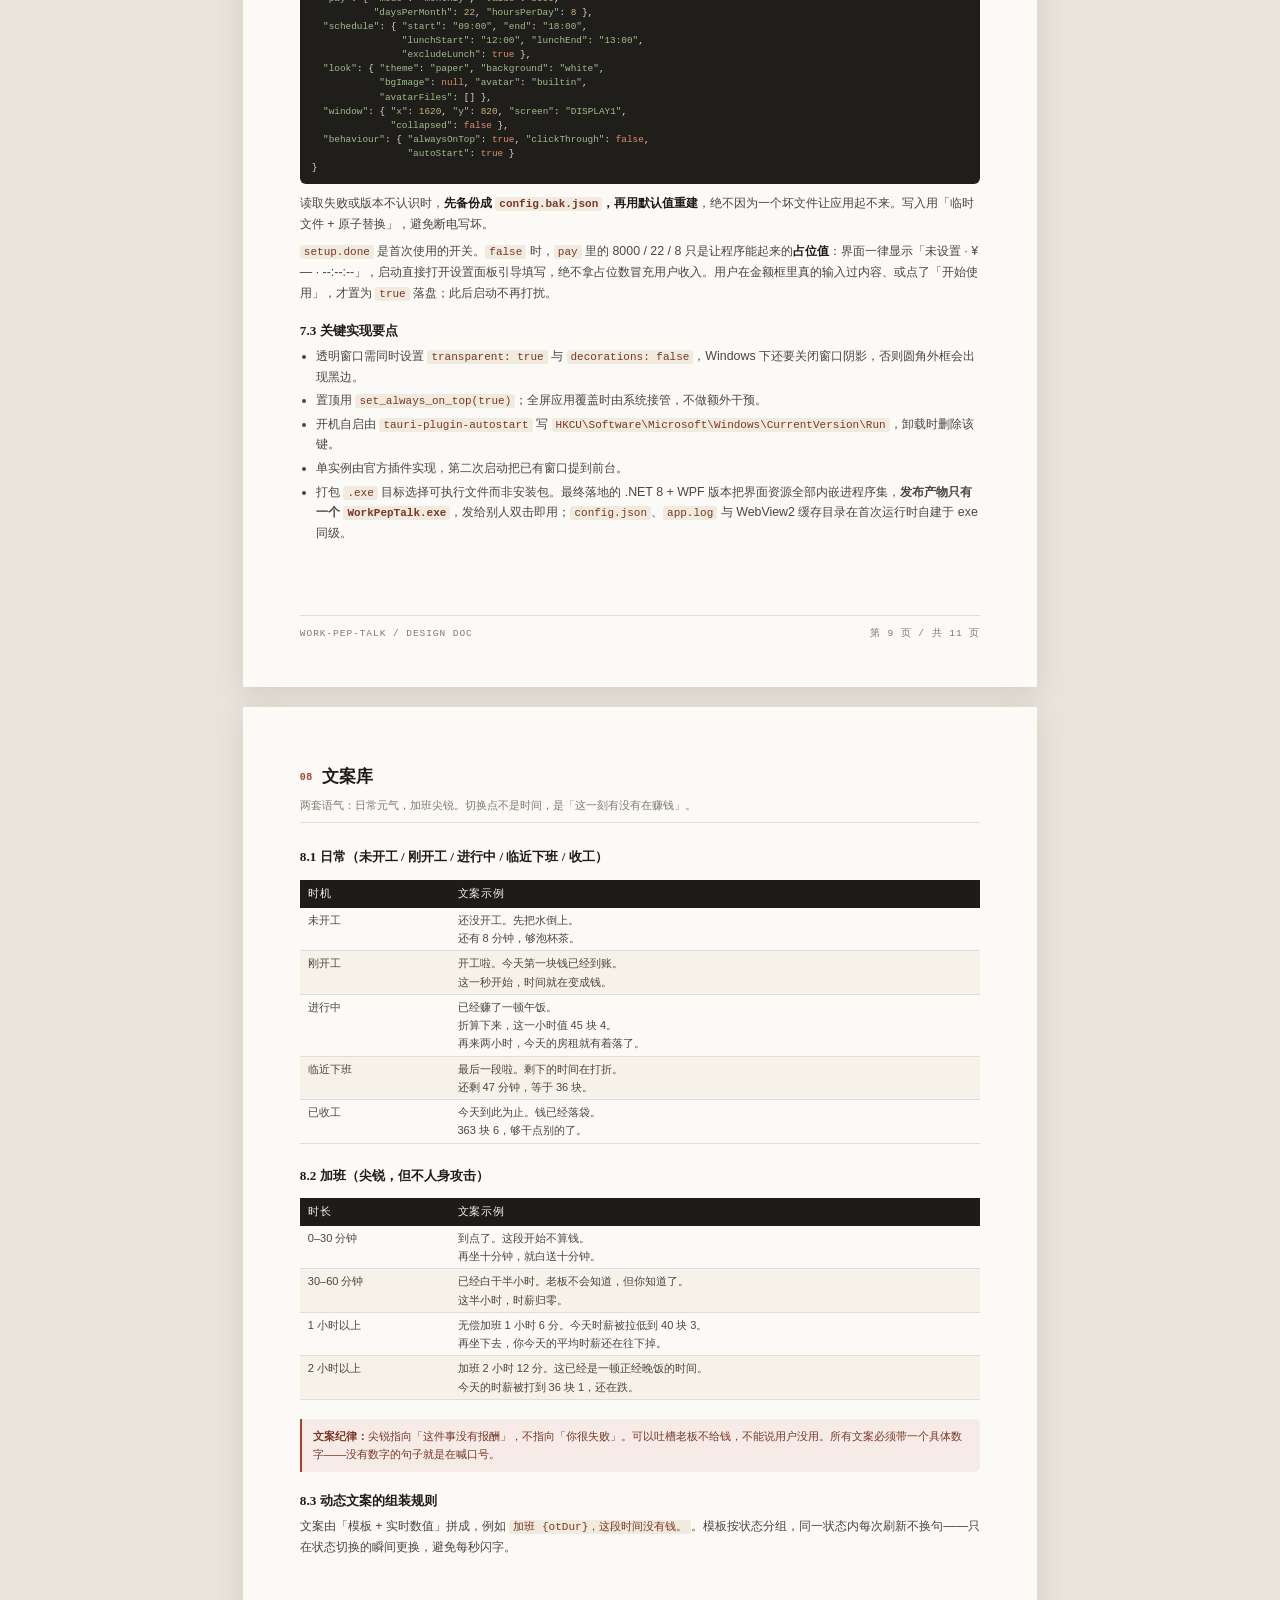
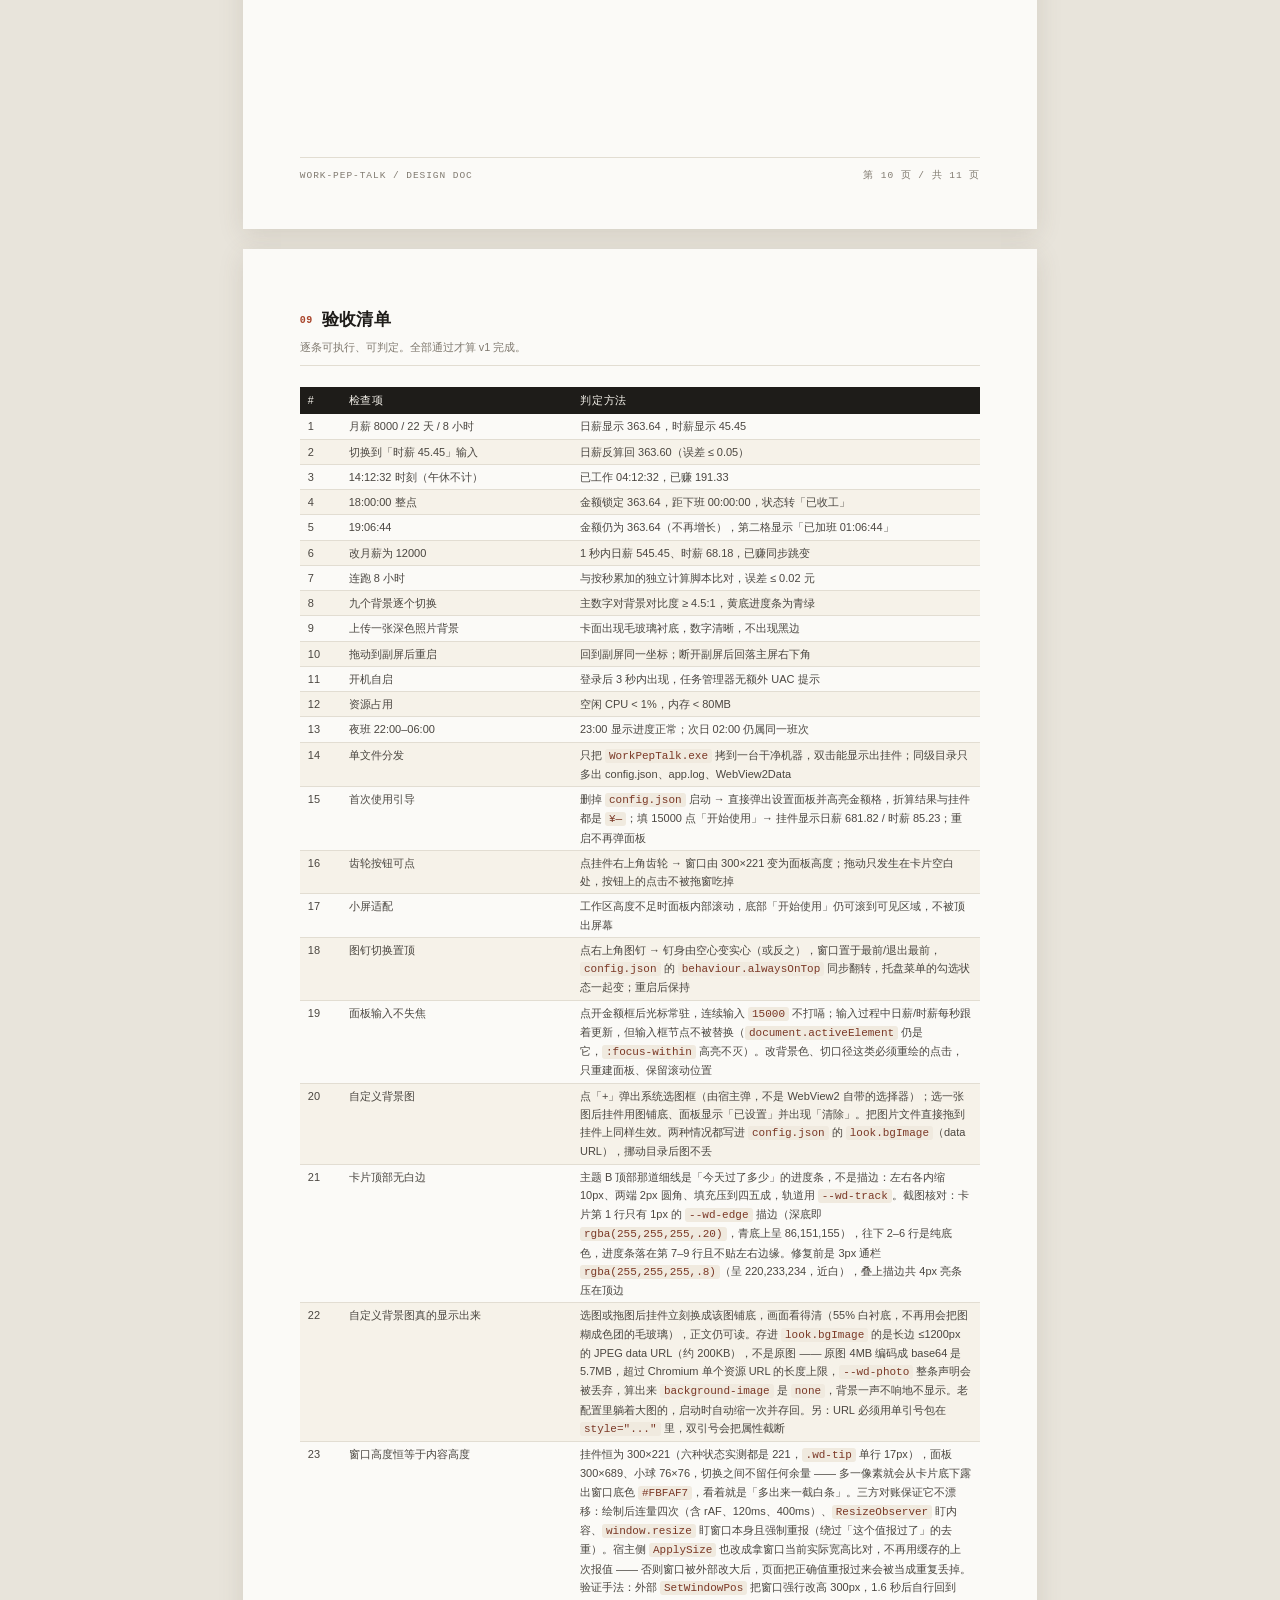
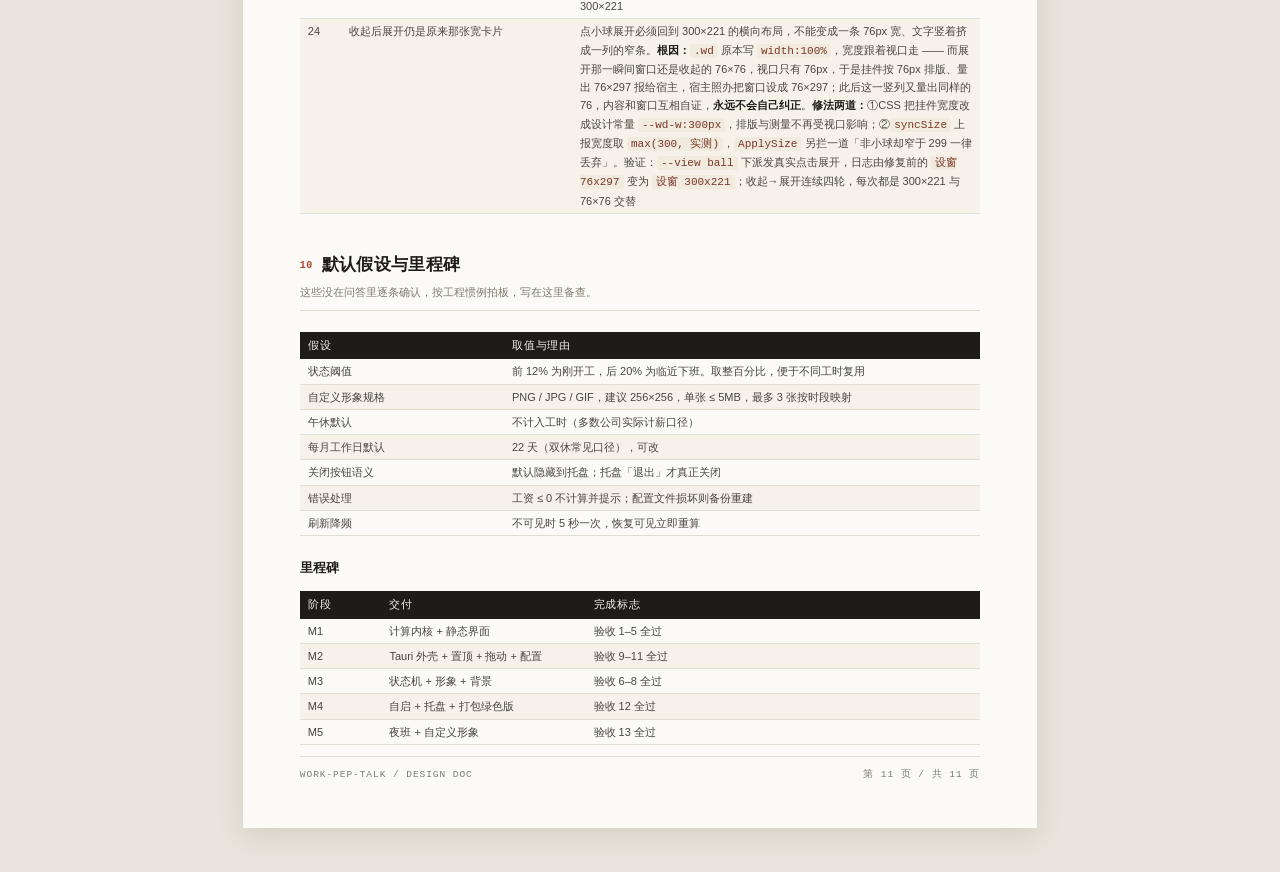
==== commit 36c5d675: "修复收起后展开变成窄竖条：挂件宽度改为设计常量 .wd 原本 width:100%，宽度跟着视口走。从小球（窗口 76x76）展开时视口只有 76px，挂件按 76px 排版、量出 76x297 报给" ====
--- a/上班鼓励器-设计书-v1.html
+++ b/上班鼓励器-设计书-v1.html
@@ -537,6 +537,7 @@
       <tr><td>21</td><td>卡片顶部无白边</td><td>主题 B 顶部那道细线是「今天过了多少」的进度条，不是描边：左右各内缩 10px、两端 2px 圆角、填充压到四五成，轨道用 <code>--wd-track</code>。截图核对：卡片第 1 行只有 1px 的 <code>--wd-edge</code> 描边（深底即 <code>rgba(255,255,255,.20)</code>，青底上呈 86,151,155），往下 2–6 行是纯底色，进度条落在第 7–9 行且不贴左右边缘。修复前是 3px 通栏 <code>rgba(255,255,255,.8)</code>（呈 220,233,234，近白），叠上描边共 4px 亮条压在顶边</td></tr>
       <tr><td>22</td><td>自定义背景图真的显示出来</td><td>选图或拖图后挂件立刻换成该图铺底，画面看得清（55% 白衬底，不再用会把图糊成色团的毛玻璃），正文仍可读。存进 <code>look.bgImage</code> 的是长边 ≤1200px 的 JPEG data URL（约 200KB），不是原图 —— 原图 4MB 编码成 base64 是 5.7MB，超过 Chromium 单个资源 URL 的长度上限，<code>--wd-photo</code> 整条声明会被丢弃，算出来 <code>background-image</code> 是 <code>none</code>，背景一声不响地不显示。老配置里躺着大图的，启动时自动缩一次并存回。另：URL 必须用单引号包在 <code>style="..."</code> 里，双引号会把属性截断</td></tr>
       <tr><td>23</td><td>窗口高度恒等于内容高度</td><td>挂件恒为 300×221（六种状态实测都是 221，<code>.wd-tip</code> 单行 17px），面板 300×689、小球 76×76，切换之间不留任何余量 —— 多一像素就会从卡片底下露出窗口底色 <code>#FBFAF7</code>，看着就是「多出来一截白条」。三方对账保证它不漂移：绘制后连量四次（含 rAF、120ms、400ms）、<code>ResizeObserver</code> 盯内容、<code>window.resize</code> 盯窗口本身且强制重报（绕过「这个值报过了」的去重）。宿主侧 <code>ApplySize</code> 也改成拿窗口当前实际宽高比对，不再用缓存的上次报值 —— 否则窗口被外部改大后，页面把正确值重报过来会被当成重复丢掉。验证手法：外部 <code>SetWindowPos</code> 把窗口强行改高 300px，1.6 秒后自行回到 300×221</td></tr>
+      <tr><td>24</td><td>收起后展开仍是原来那张宽卡片</td><td>点小球展开必须回到 300×221 的横向布局，不能变成一条 76px 宽、文字竖着挤成一列的窄条。<b>根因：</b><code>.wd</code> 原本写 <code>width:100%</code>，宽度跟着视口走 —— 而展开那一瞬间窗口还是收起的 76×76，视口只有 76px，于是挂件按 76px 排版、量出 76×297 报给宿主，宿主照办把窗口设成 76×297；此后这一竖列又量出同样的 76，内容和窗口互相自证，<b>永远不会自己纠正</b>。<b>修法两道：</b>①CSS 把挂件宽度改成设计常量 <code>--wd-w:300px</code>，排版与测量不再受视口影响；②<code>syncSize</code> 上报宽度取 <code>max(300, 实测)</code>，<code>ApplySize</code> 另拦一道「非小球却窄于 299 一律丢弃」。验证：<code>--view ball</code> 下派发真实点击展开，日志由修复前的 <code>设窗 76x297</code> 变为 <code>设窗 300x221</code>；收起→展开连续四轮，每次都是 300×221 与 76×76 交替</td></tr>
     </tbody>
   </table>
 
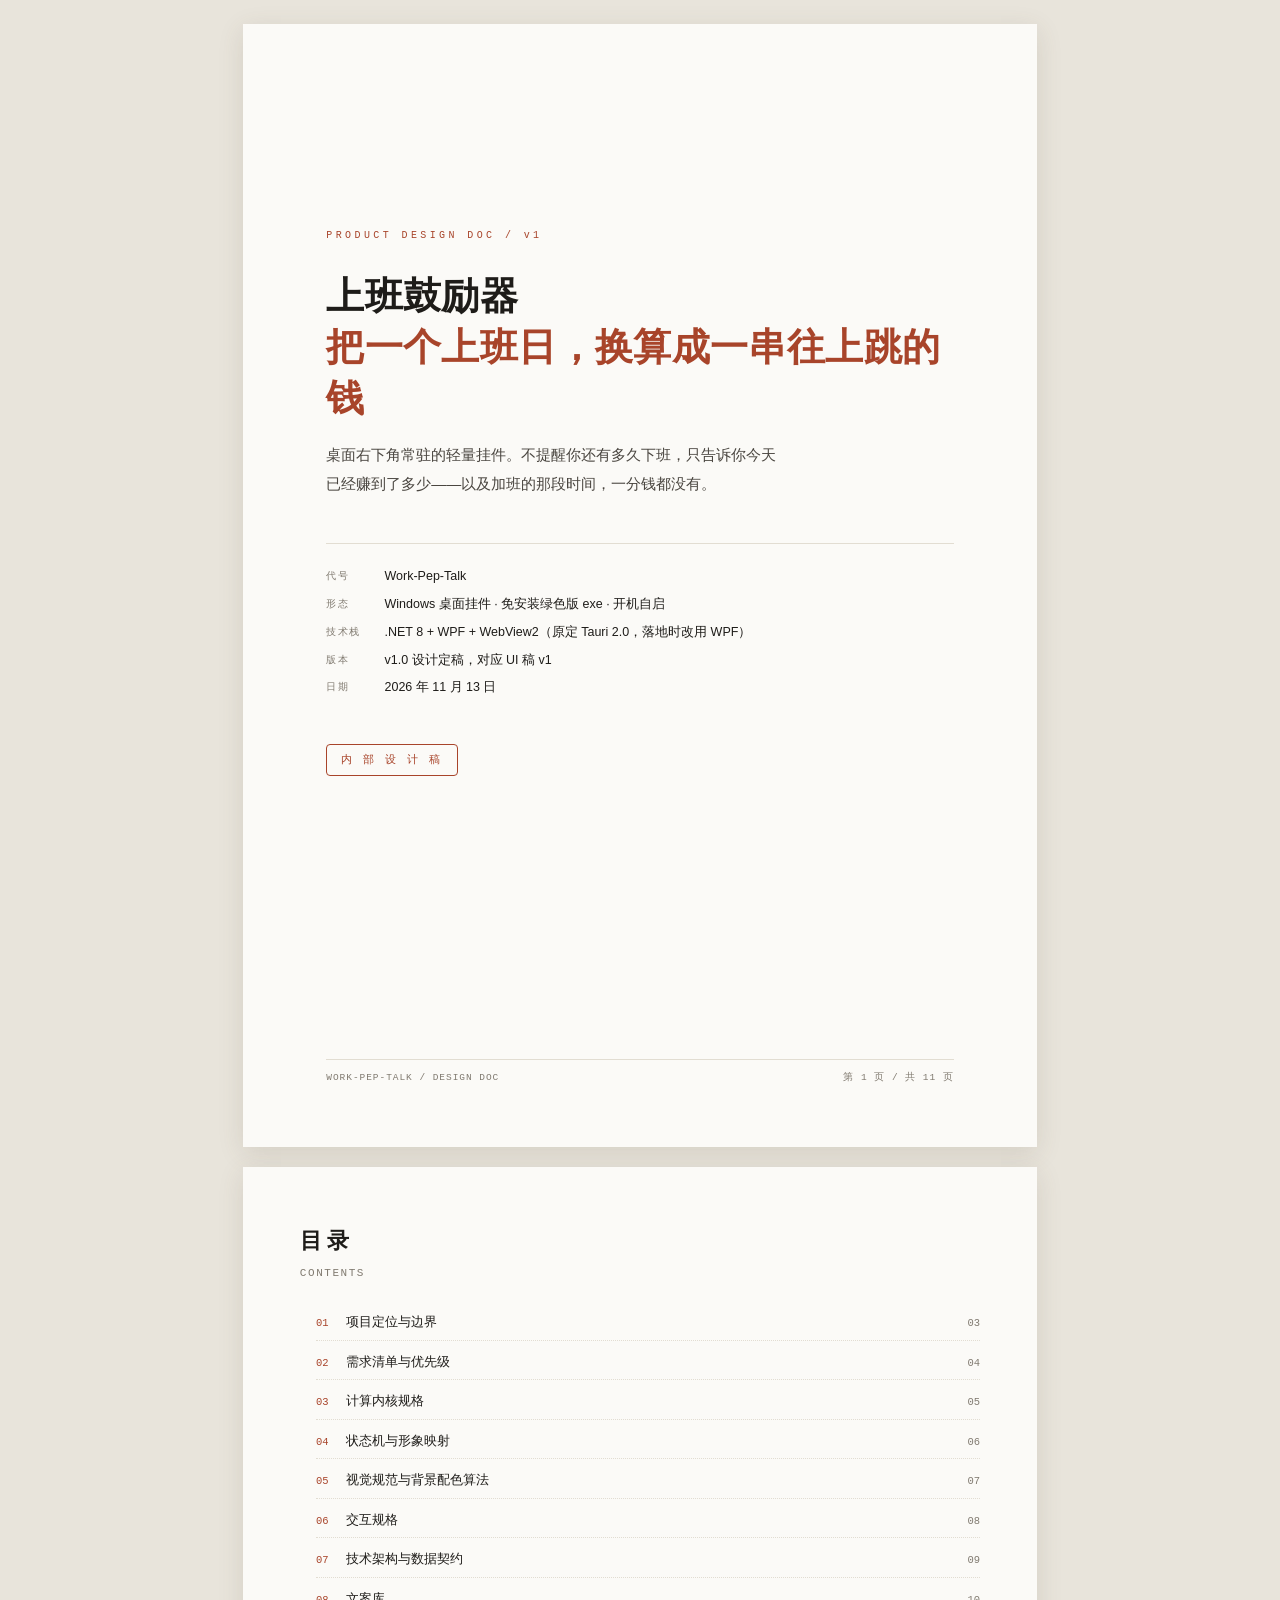
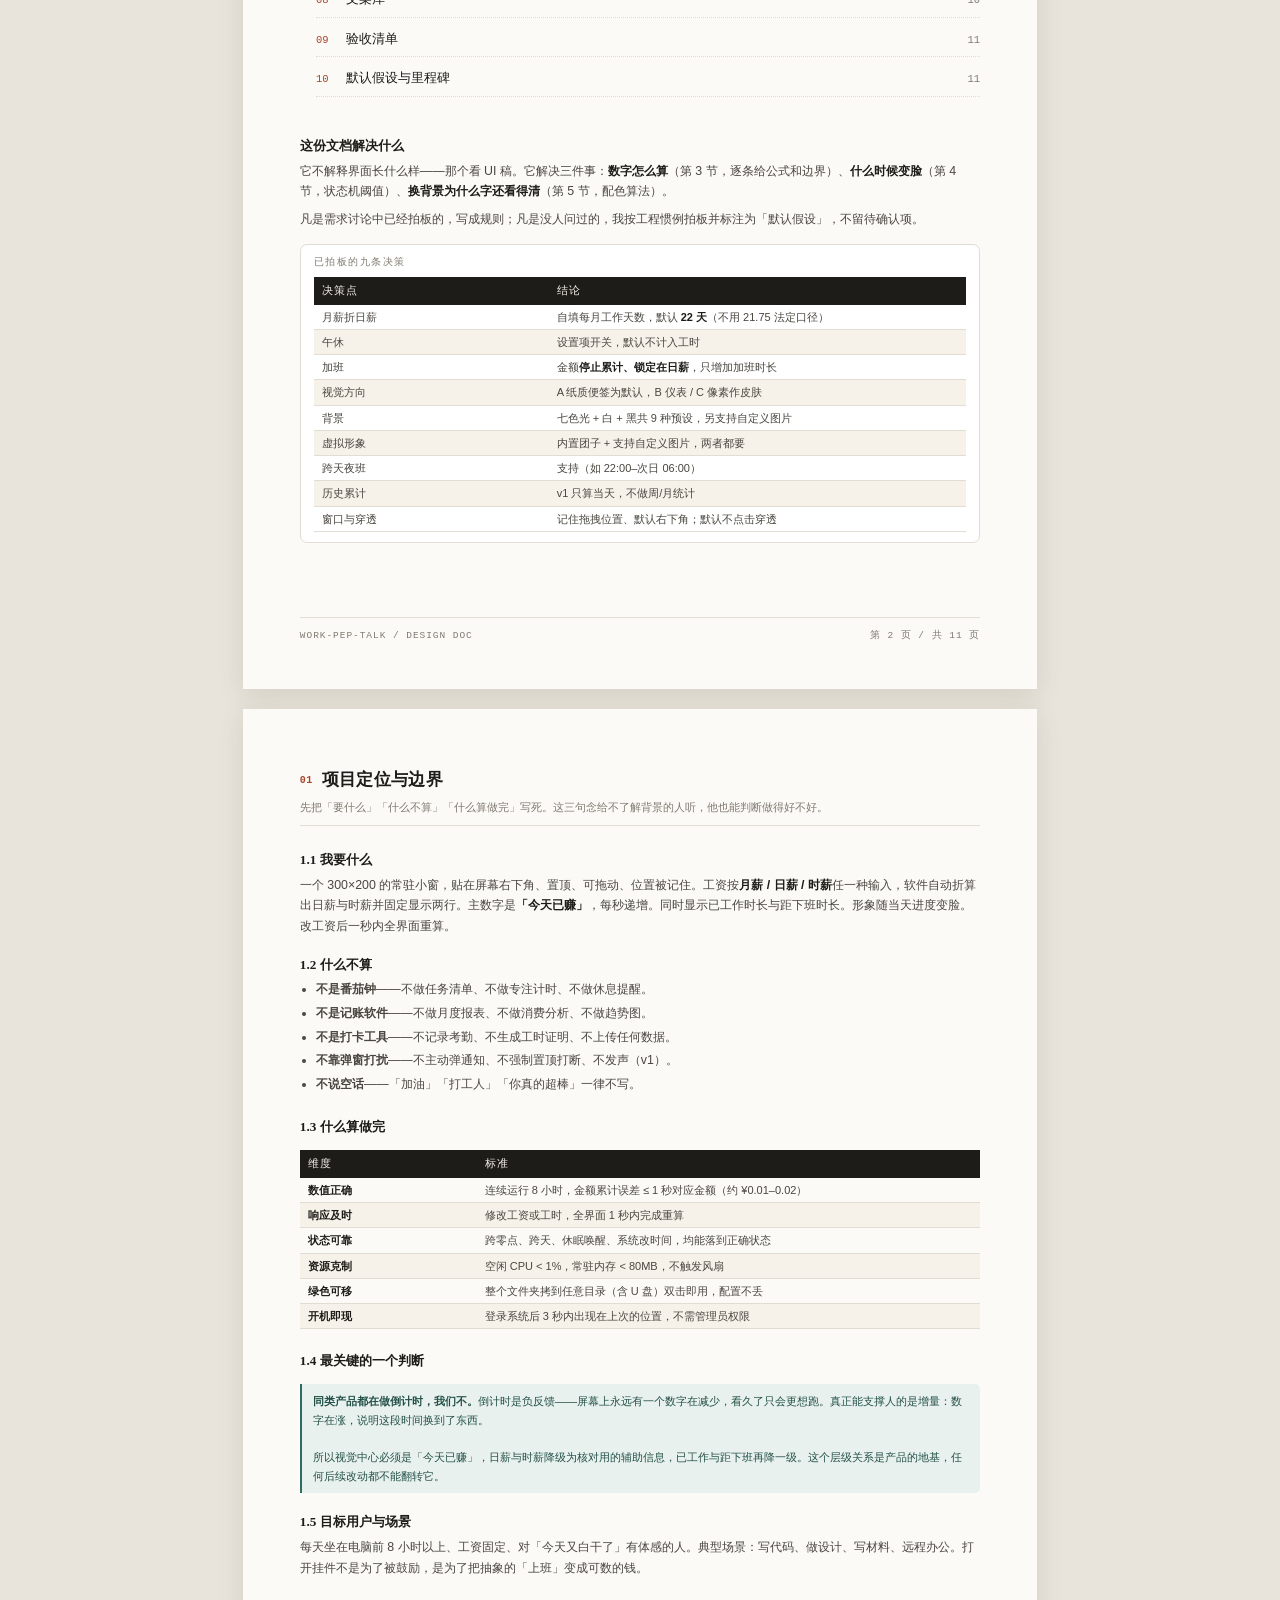
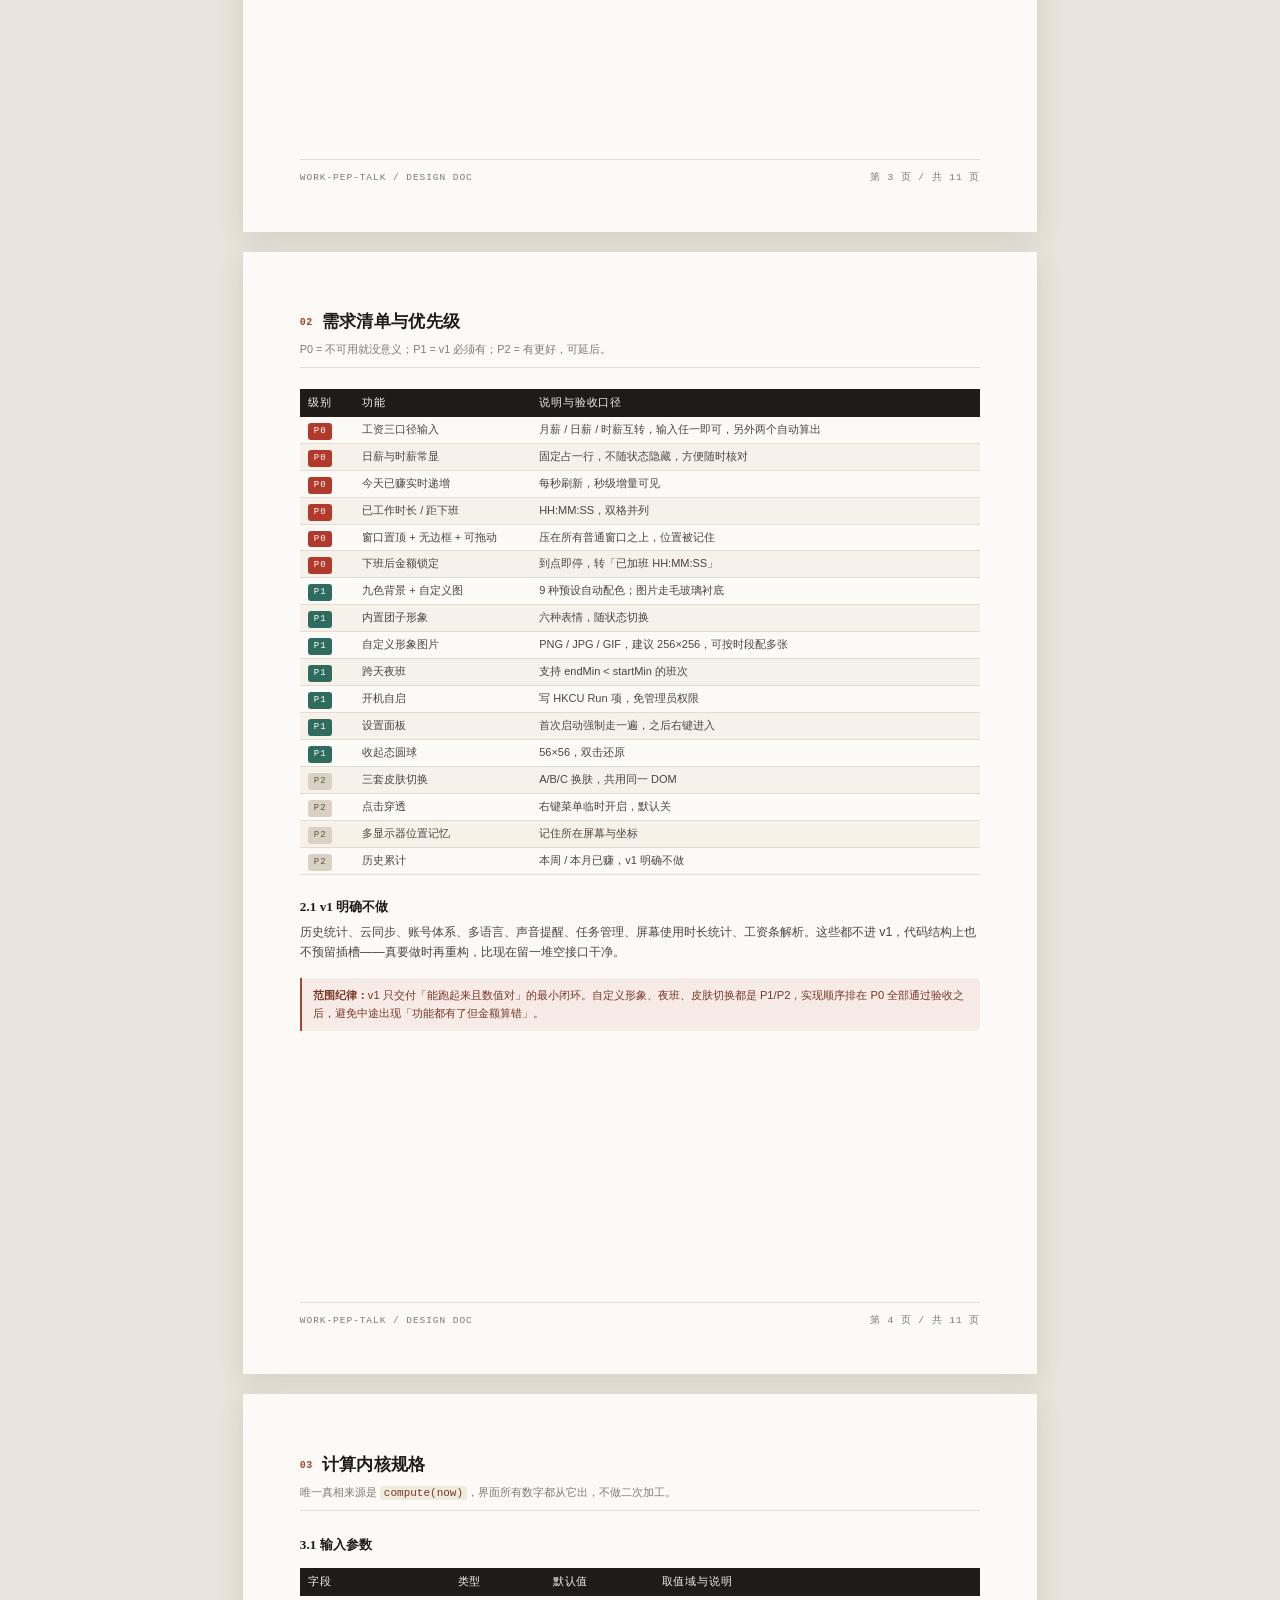
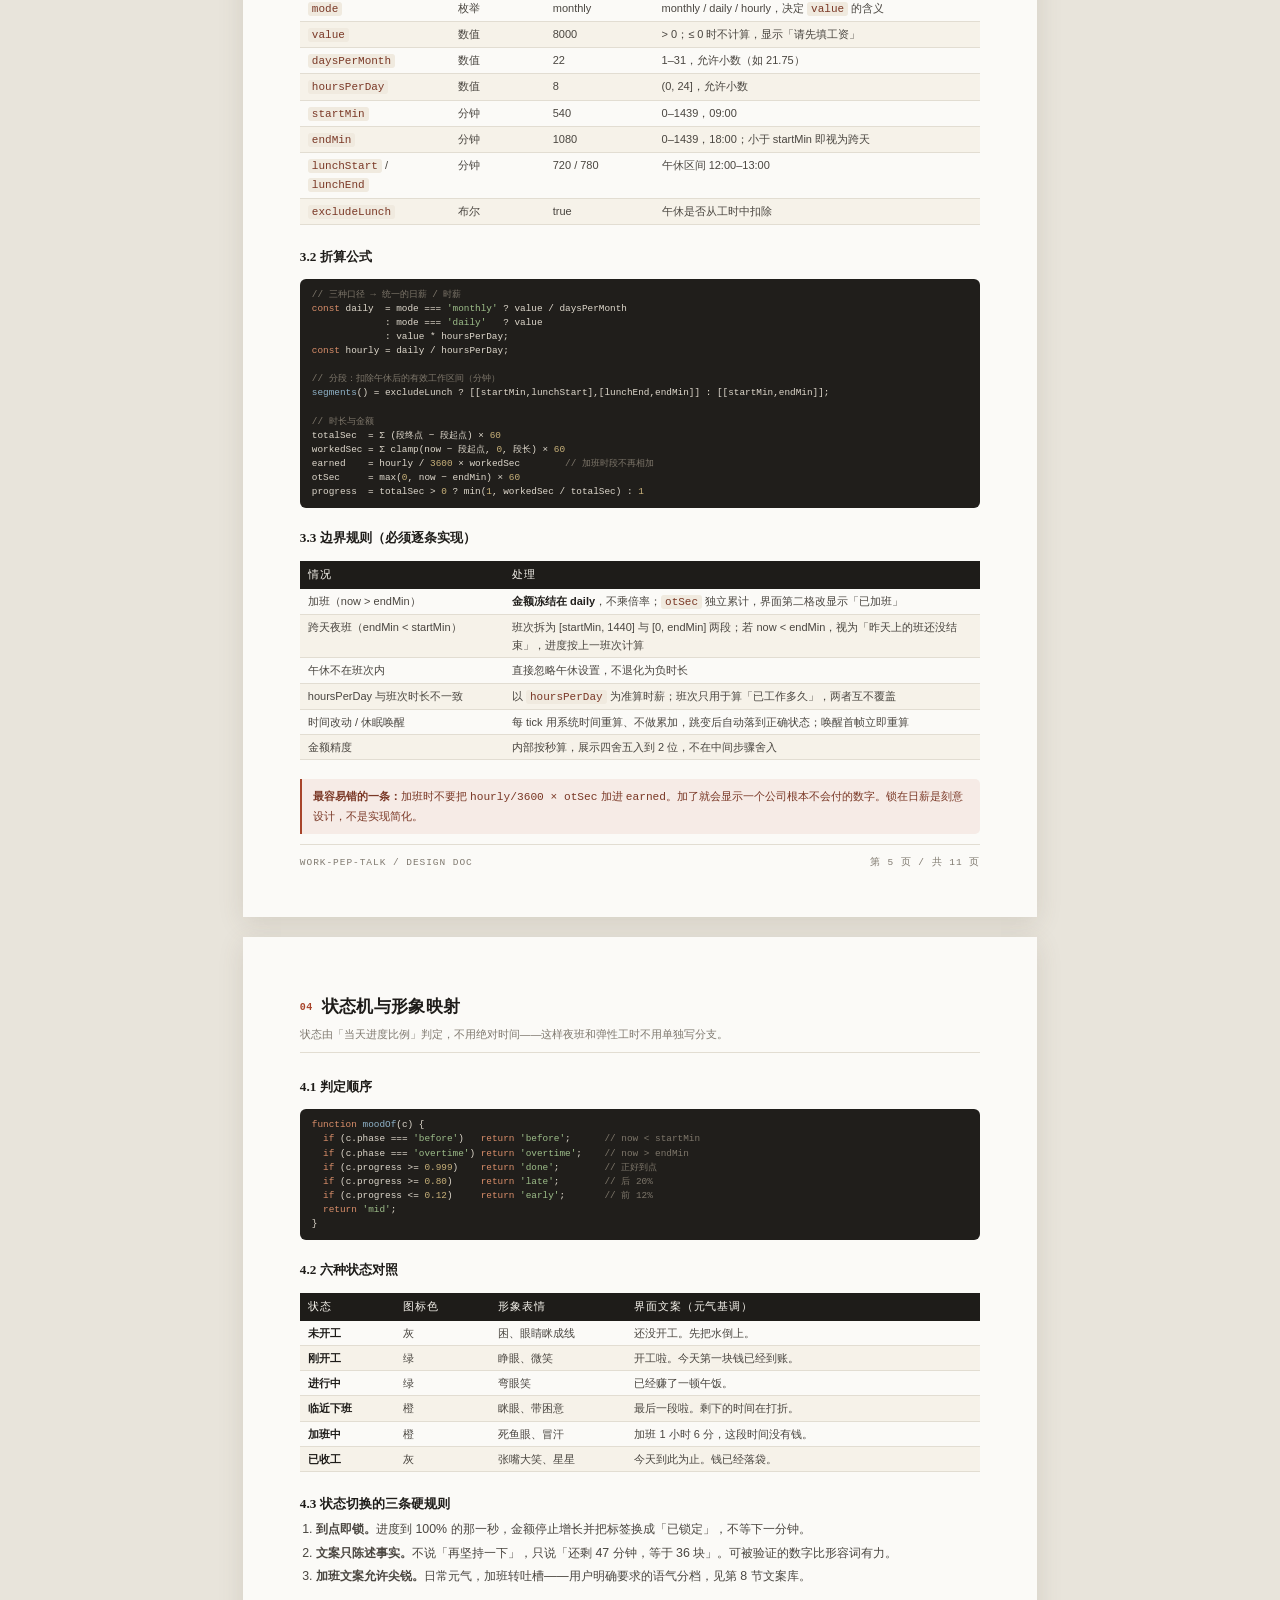
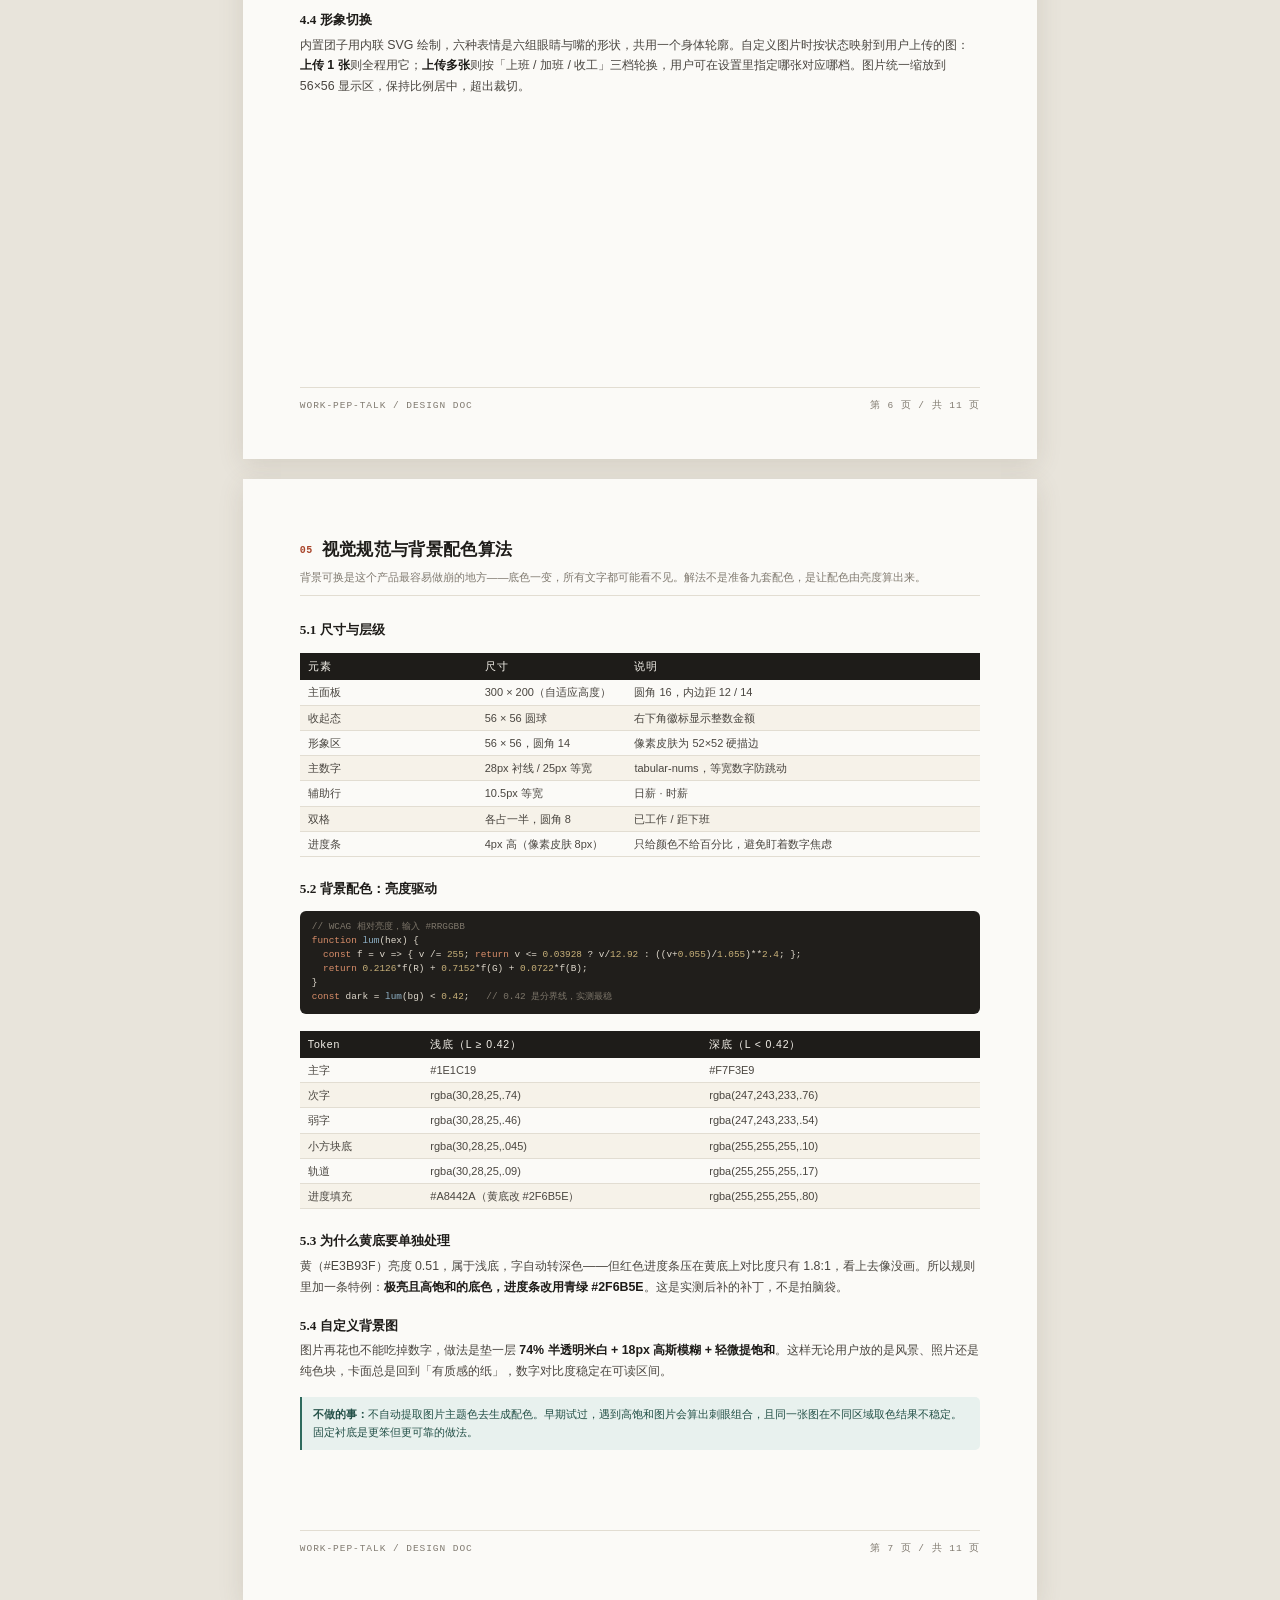
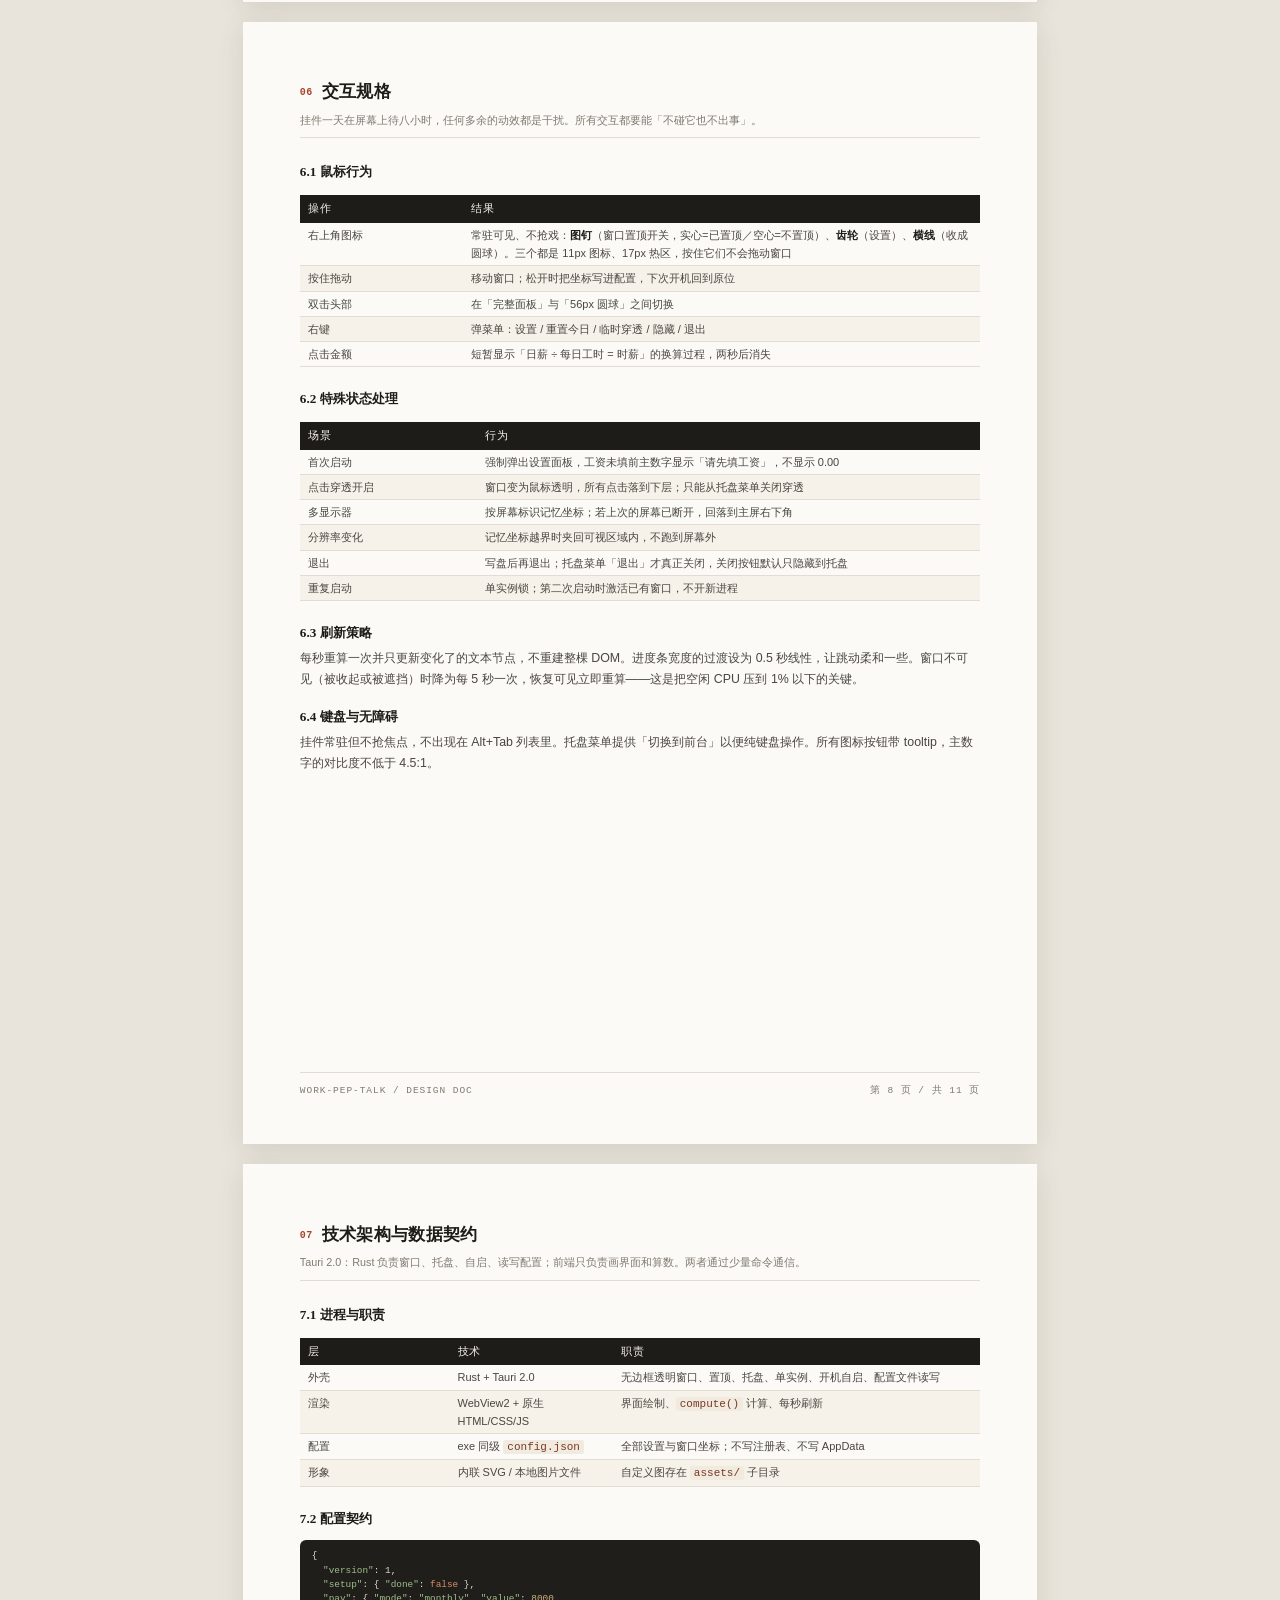
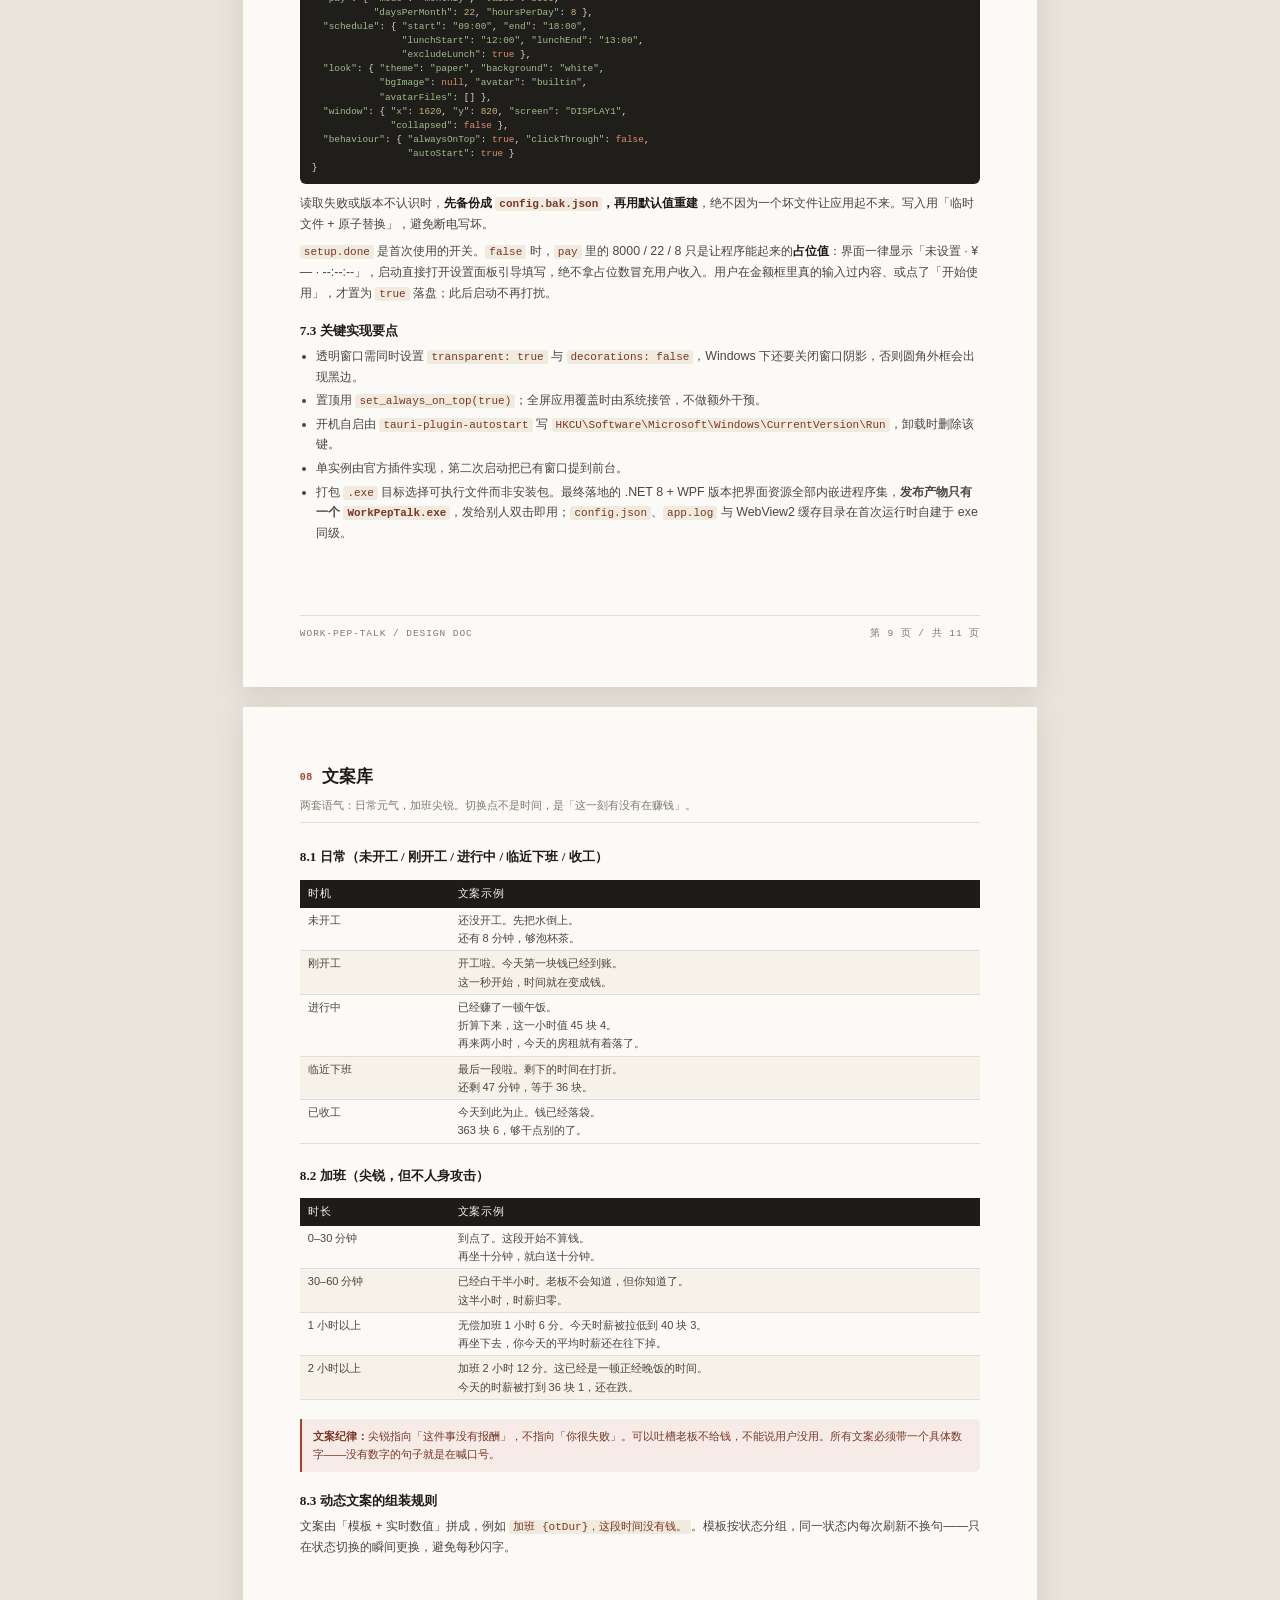
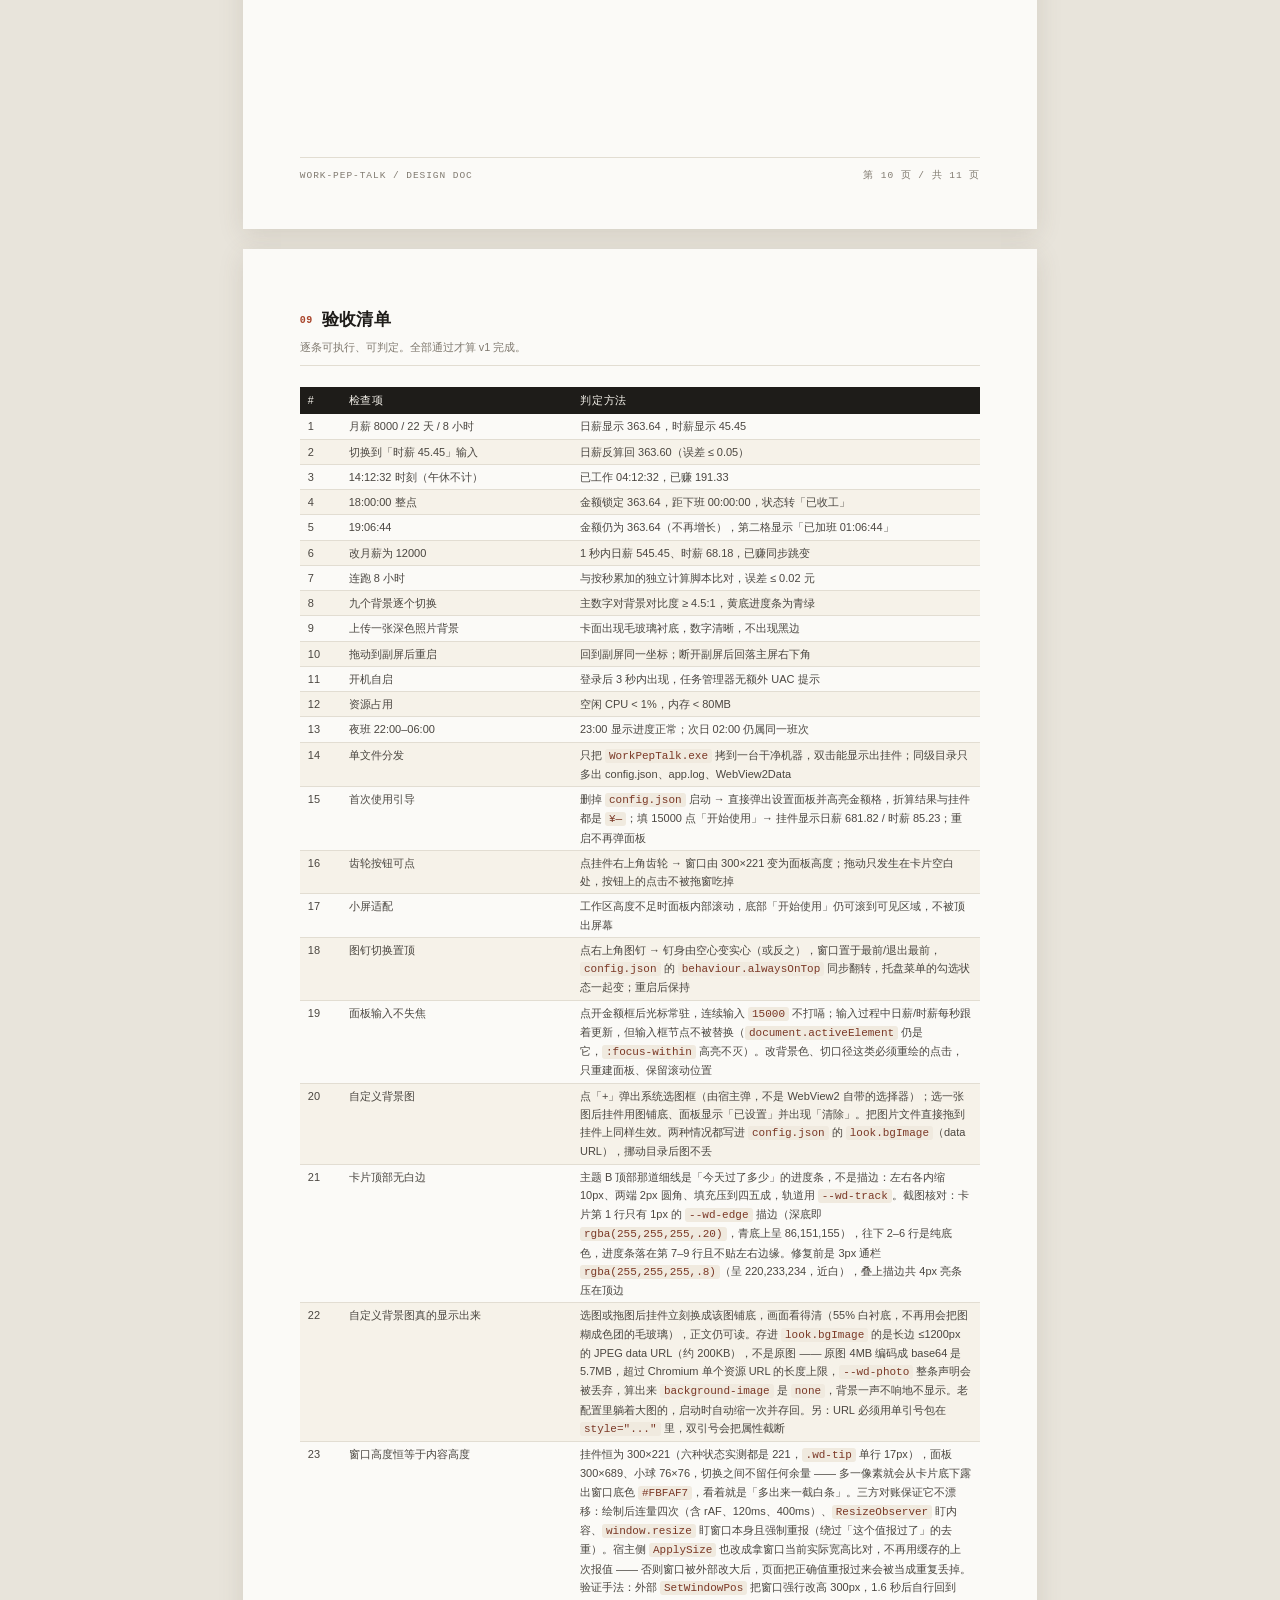
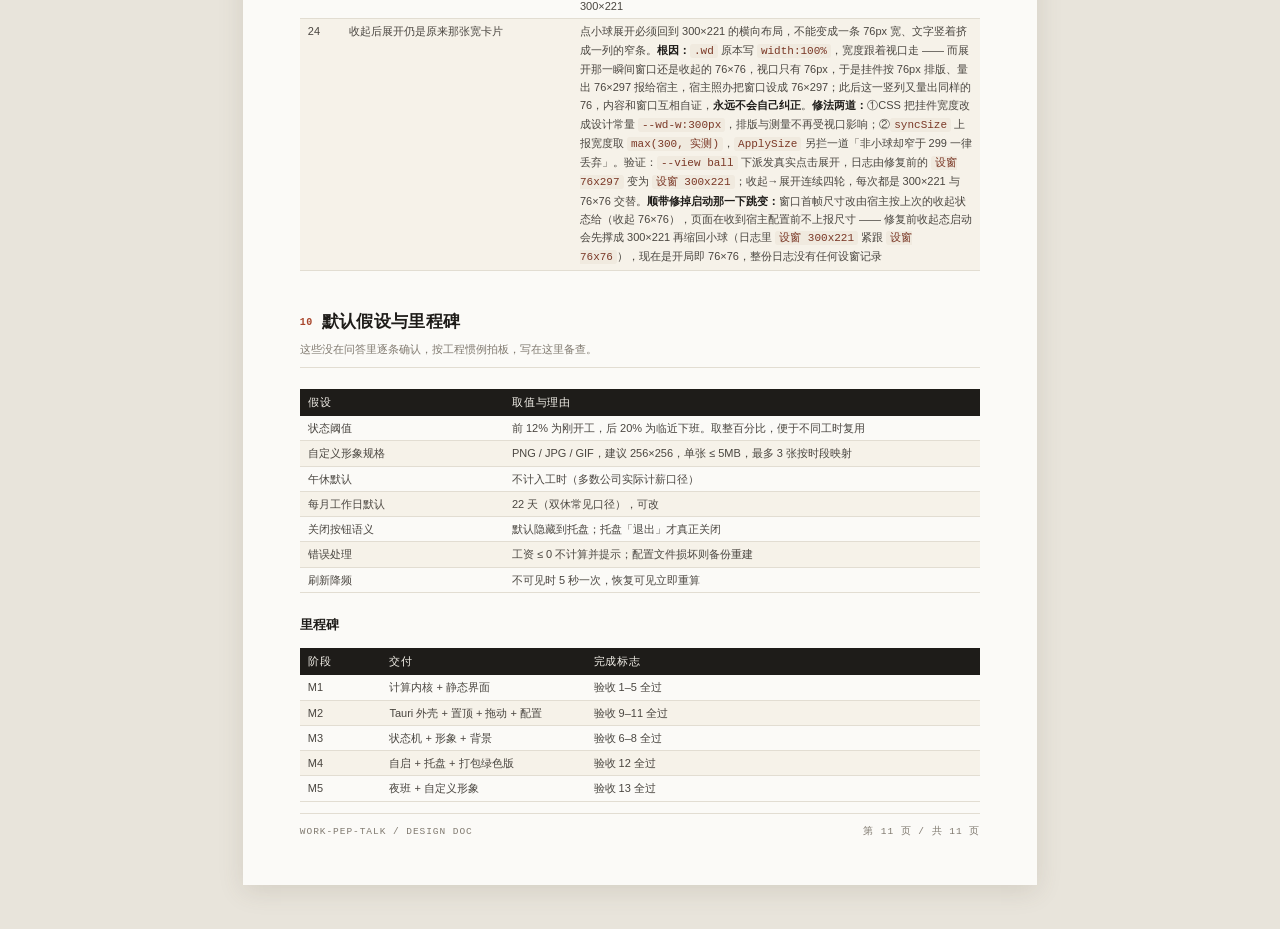
==== commit a55ceda7: "启动首帧按收起状态给尺寸，消除闪一下白块 收起态启动时：XAML 写死 300x223，页面首帧又按默认挂件量出 300x221 上报， 窗口先撑大再缩回小球（日志可见 设窗 300x221 紧跟 设" ====
--- a/上班鼓励器-设计书-v1.html
+++ b/上班鼓励器-设计书-v1.html
@@ -537,7 +537,7 @@
       <tr><td>21</td><td>卡片顶部无白边</td><td>主题 B 顶部那道细线是「今天过了多少」的进度条，不是描边：左右各内缩 10px、两端 2px 圆角、填充压到四五成，轨道用 <code>--wd-track</code>。截图核对：卡片第 1 行只有 1px 的 <code>--wd-edge</code> 描边（深底即 <code>rgba(255,255,255,.20)</code>，青底上呈 86,151,155），往下 2–6 行是纯底色，进度条落在第 7–9 行且不贴左右边缘。修复前是 3px 通栏 <code>rgba(255,255,255,.8)</code>（呈 220,233,234，近白），叠上描边共 4px 亮条压在顶边</td></tr>
       <tr><td>22</td><td>自定义背景图真的显示出来</td><td>选图或拖图后挂件立刻换成该图铺底，画面看得清（55% 白衬底，不再用会把图糊成色团的毛玻璃），正文仍可读。存进 <code>look.bgImage</code> 的是长边 ≤1200px 的 JPEG data URL（约 200KB），不是原图 —— 原图 4MB 编码成 base64 是 5.7MB，超过 Chromium 单个资源 URL 的长度上限，<code>--wd-photo</code> 整条声明会被丢弃，算出来 <code>background-image</code> 是 <code>none</code>，背景一声不响地不显示。老配置里躺着大图的，启动时自动缩一次并存回。另：URL 必须用单引号包在 <code>style="..."</code> 里，双引号会把属性截断</td></tr>
       <tr><td>23</td><td>窗口高度恒等于内容高度</td><td>挂件恒为 300×221（六种状态实测都是 221，<code>.wd-tip</code> 单行 17px），面板 300×689、小球 76×76，切换之间不留任何余量 —— 多一像素就会从卡片底下露出窗口底色 <code>#FBFAF7</code>，看着就是「多出来一截白条」。三方对账保证它不漂移：绘制后连量四次（含 rAF、120ms、400ms）、<code>ResizeObserver</code> 盯内容、<code>window.resize</code> 盯窗口本身且强制重报（绕过「这个值报过了」的去重）。宿主侧 <code>ApplySize</code> 也改成拿窗口当前实际宽高比对，不再用缓存的上次报值 —— 否则窗口被外部改大后，页面把正确值重报过来会被当成重复丢掉。验证手法：外部 <code>SetWindowPos</code> 把窗口强行改高 300px，1.6 秒后自行回到 300×221</td></tr>
-      <tr><td>24</td><td>收起后展开仍是原来那张宽卡片</td><td>点小球展开必须回到 300×221 的横向布局，不能变成一条 76px 宽、文字竖着挤成一列的窄条。<b>根因：</b><code>.wd</code> 原本写 <code>width:100%</code>，宽度跟着视口走 —— 而展开那一瞬间窗口还是收起的 76×76，视口只有 76px，于是挂件按 76px 排版、量出 76×297 报给宿主，宿主照办把窗口设成 76×297；此后这一竖列又量出同样的 76，内容和窗口互相自证，<b>永远不会自己纠正</b>。<b>修法两道：</b>①CSS 把挂件宽度改成设计常量 <code>--wd-w:300px</code>，排版与测量不再受视口影响；②<code>syncSize</code> 上报宽度取 <code>max(300, 实测)</code>，<code>ApplySize</code> 另拦一道「非小球却窄于 299 一律丢弃」。验证：<code>--view ball</code> 下派发真实点击展开，日志由修复前的 <code>设窗 76x297</code> 变为 <code>设窗 300x221</code>；收起→展开连续四轮，每次都是 300×221 与 76×76 交替</td></tr>
+      <tr><td>24</td><td>收起后展开仍是原来那张宽卡片</td><td>点小球展开必须回到 300×221 的横向布局，不能变成一条 76px 宽、文字竖着挤成一列的窄条。<b>根因：</b><code>.wd</code> 原本写 <code>width:100%</code>，宽度跟着视口走 —— 而展开那一瞬间窗口还是收起的 76×76，视口只有 76px，于是挂件按 76px 排版、量出 76×297 报给宿主，宿主照办把窗口设成 76×297；此后这一竖列又量出同样的 76，内容和窗口互相自证，<b>永远不会自己纠正</b>。<b>修法两道：</b>①CSS 把挂件宽度改成设计常量 <code>--wd-w:300px</code>，排版与测量不再受视口影响；②<code>syncSize</code> 上报宽度取 <code>max(300, 实测)</code>，<code>ApplySize</code> 另拦一道「非小球却窄于 299 一律丢弃」。验证：<code>--view ball</code> 下派发真实点击展开，日志由修复前的 <code>设窗 76x297</code> 变为 <code>设窗 300x221</code>；收起→展开连续四轮，每次都是 300×221 与 76×76 交替。<b>顺带修掉启动那一下跳变：</b>窗口首帧尺寸改由宿主按上次的收起状态给（收起 76×76），页面在收到宿主配置前不上报尺寸 —— 修复前收起态启动会先撑成 300×221 再缩回小球（日志里 <code>设窗 300x221</code> 紧跟 <code>设窗 76x76</code>），现在是开局即 76×76，整份日志没有任何设窗记录</td></tr>
     </tbody>
   </table>
 
